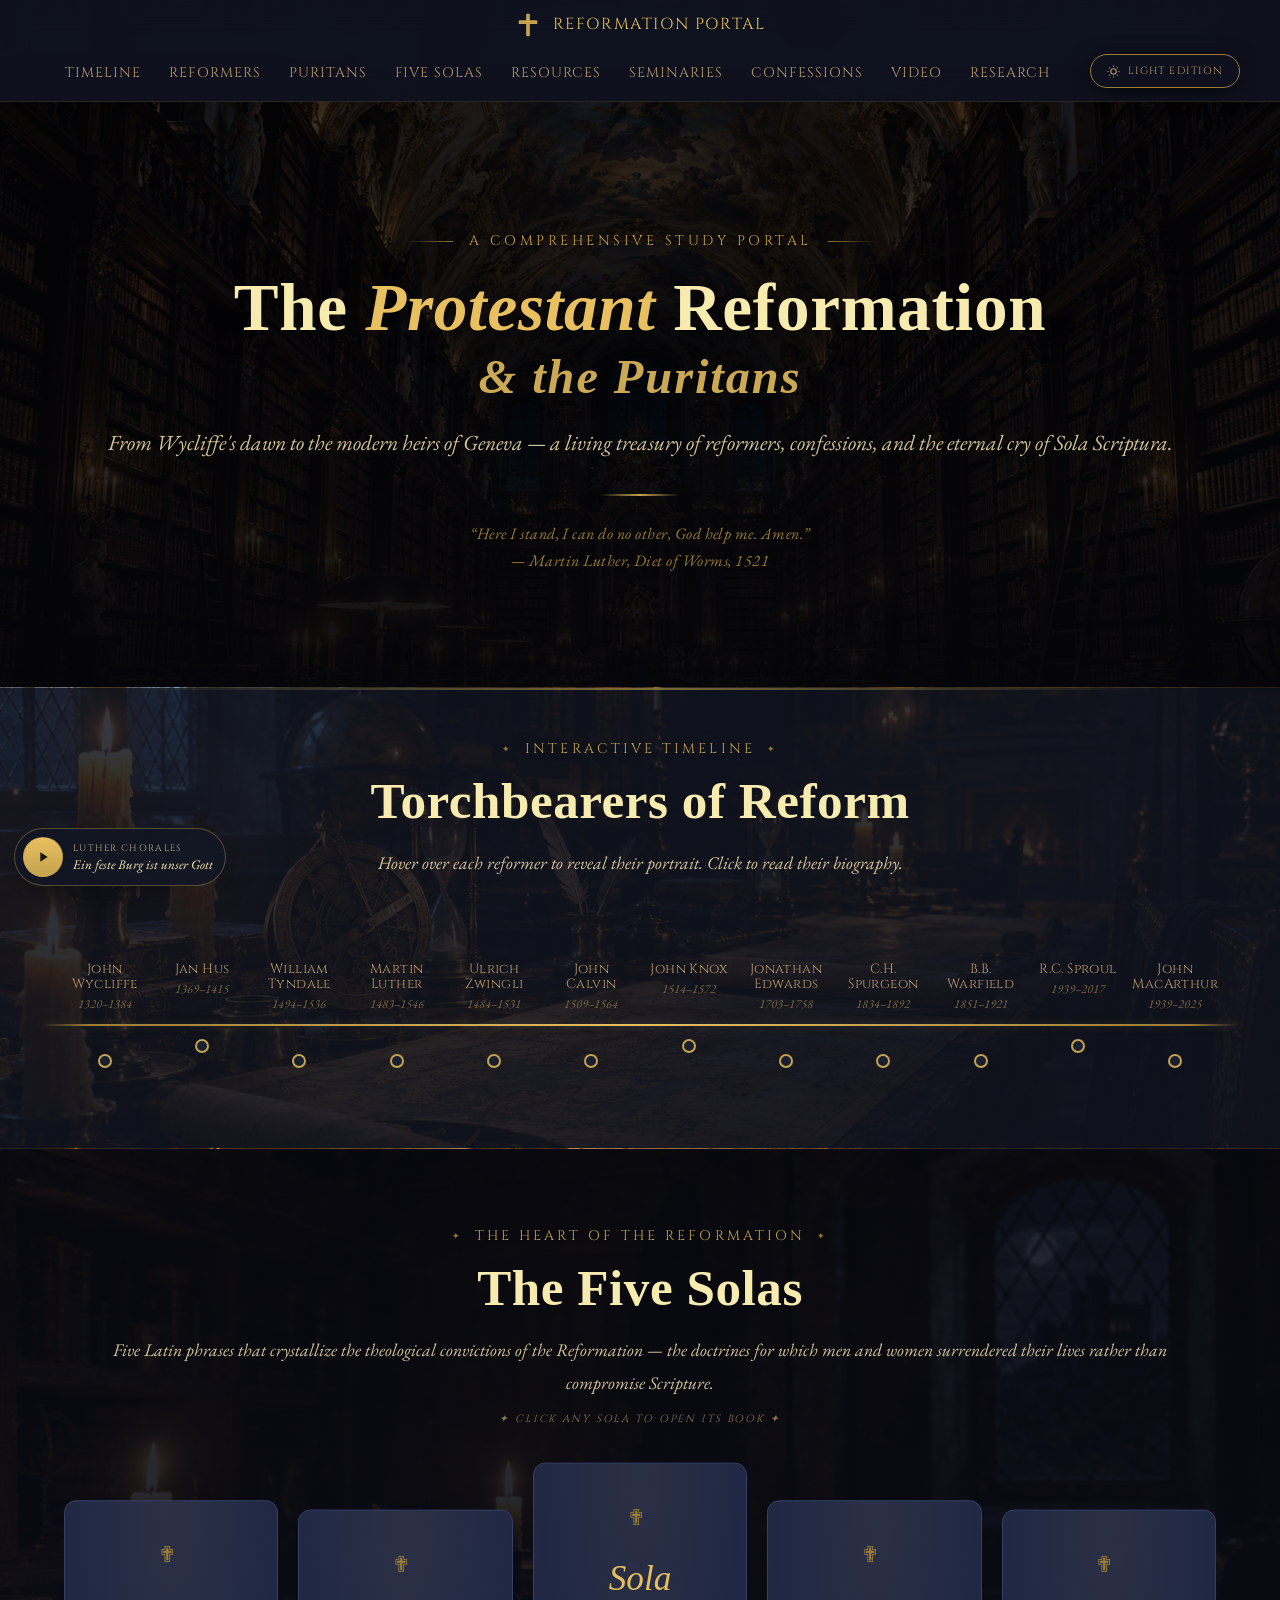
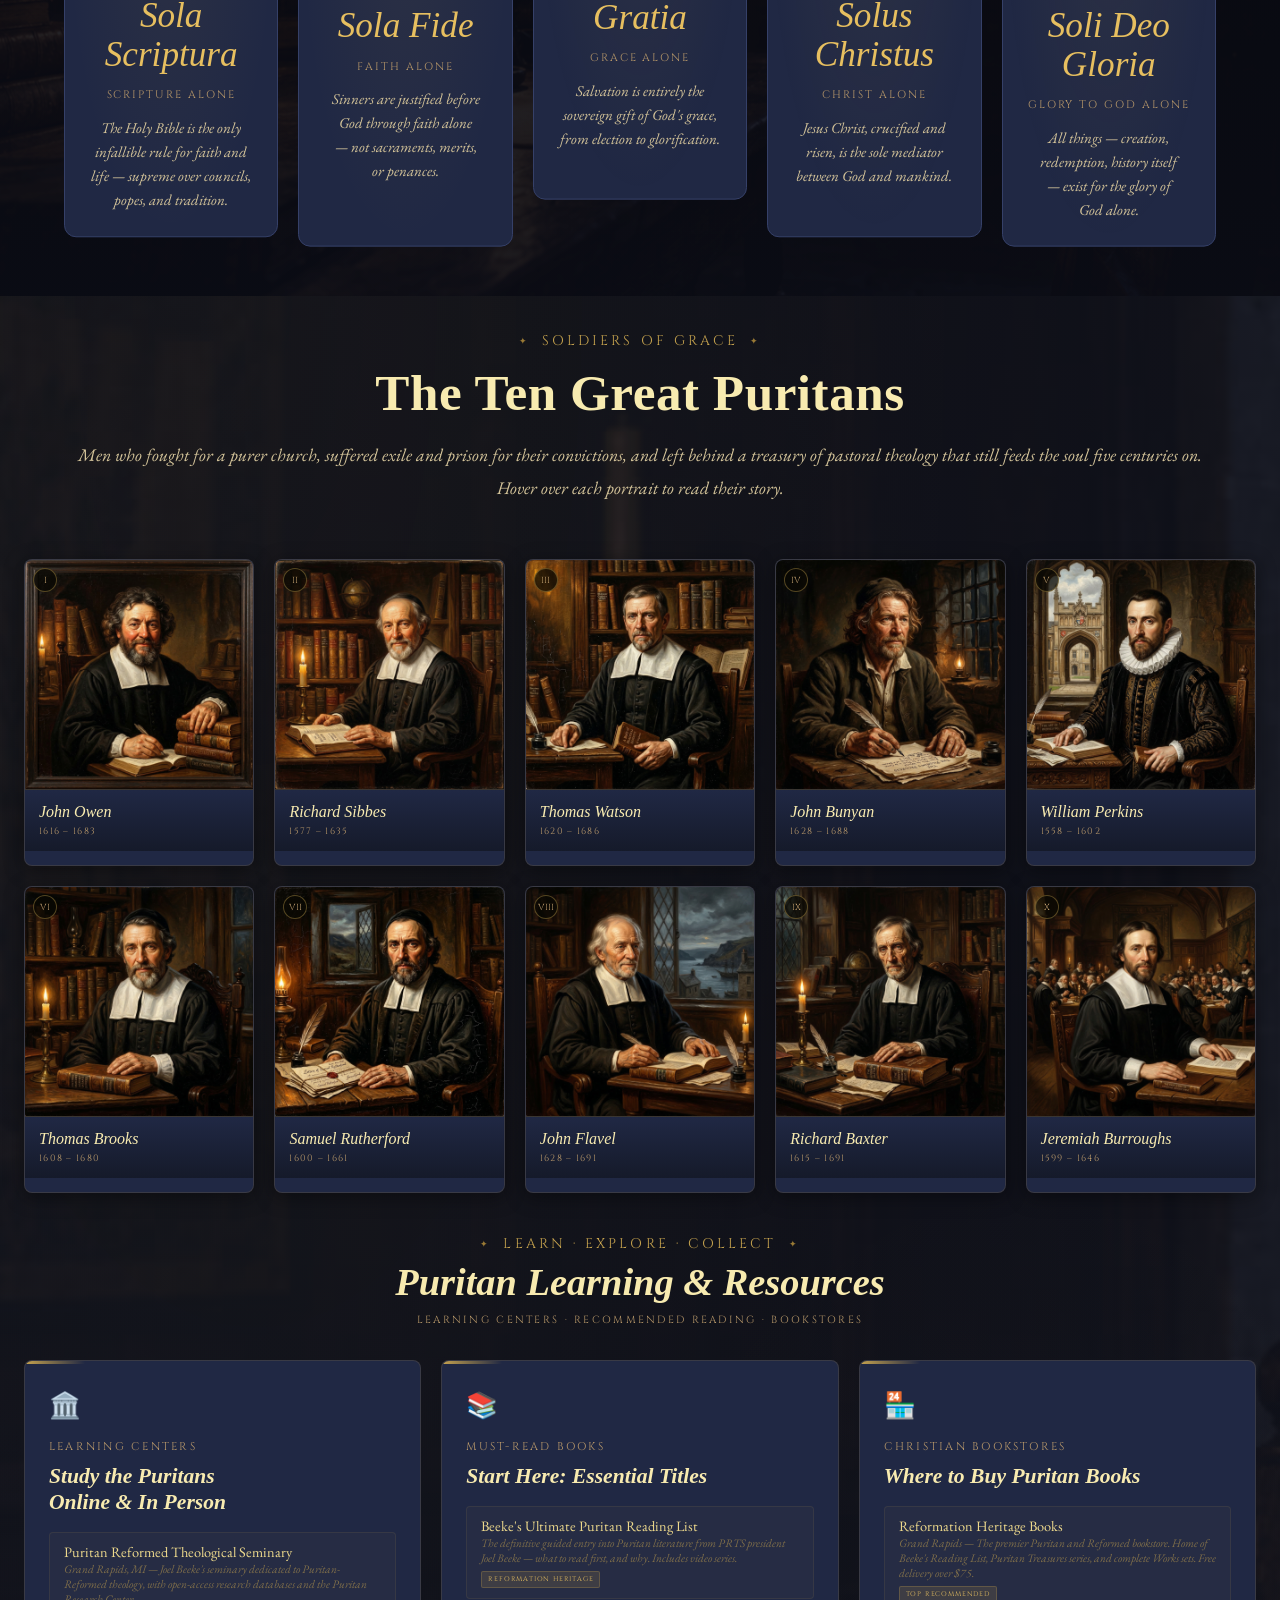
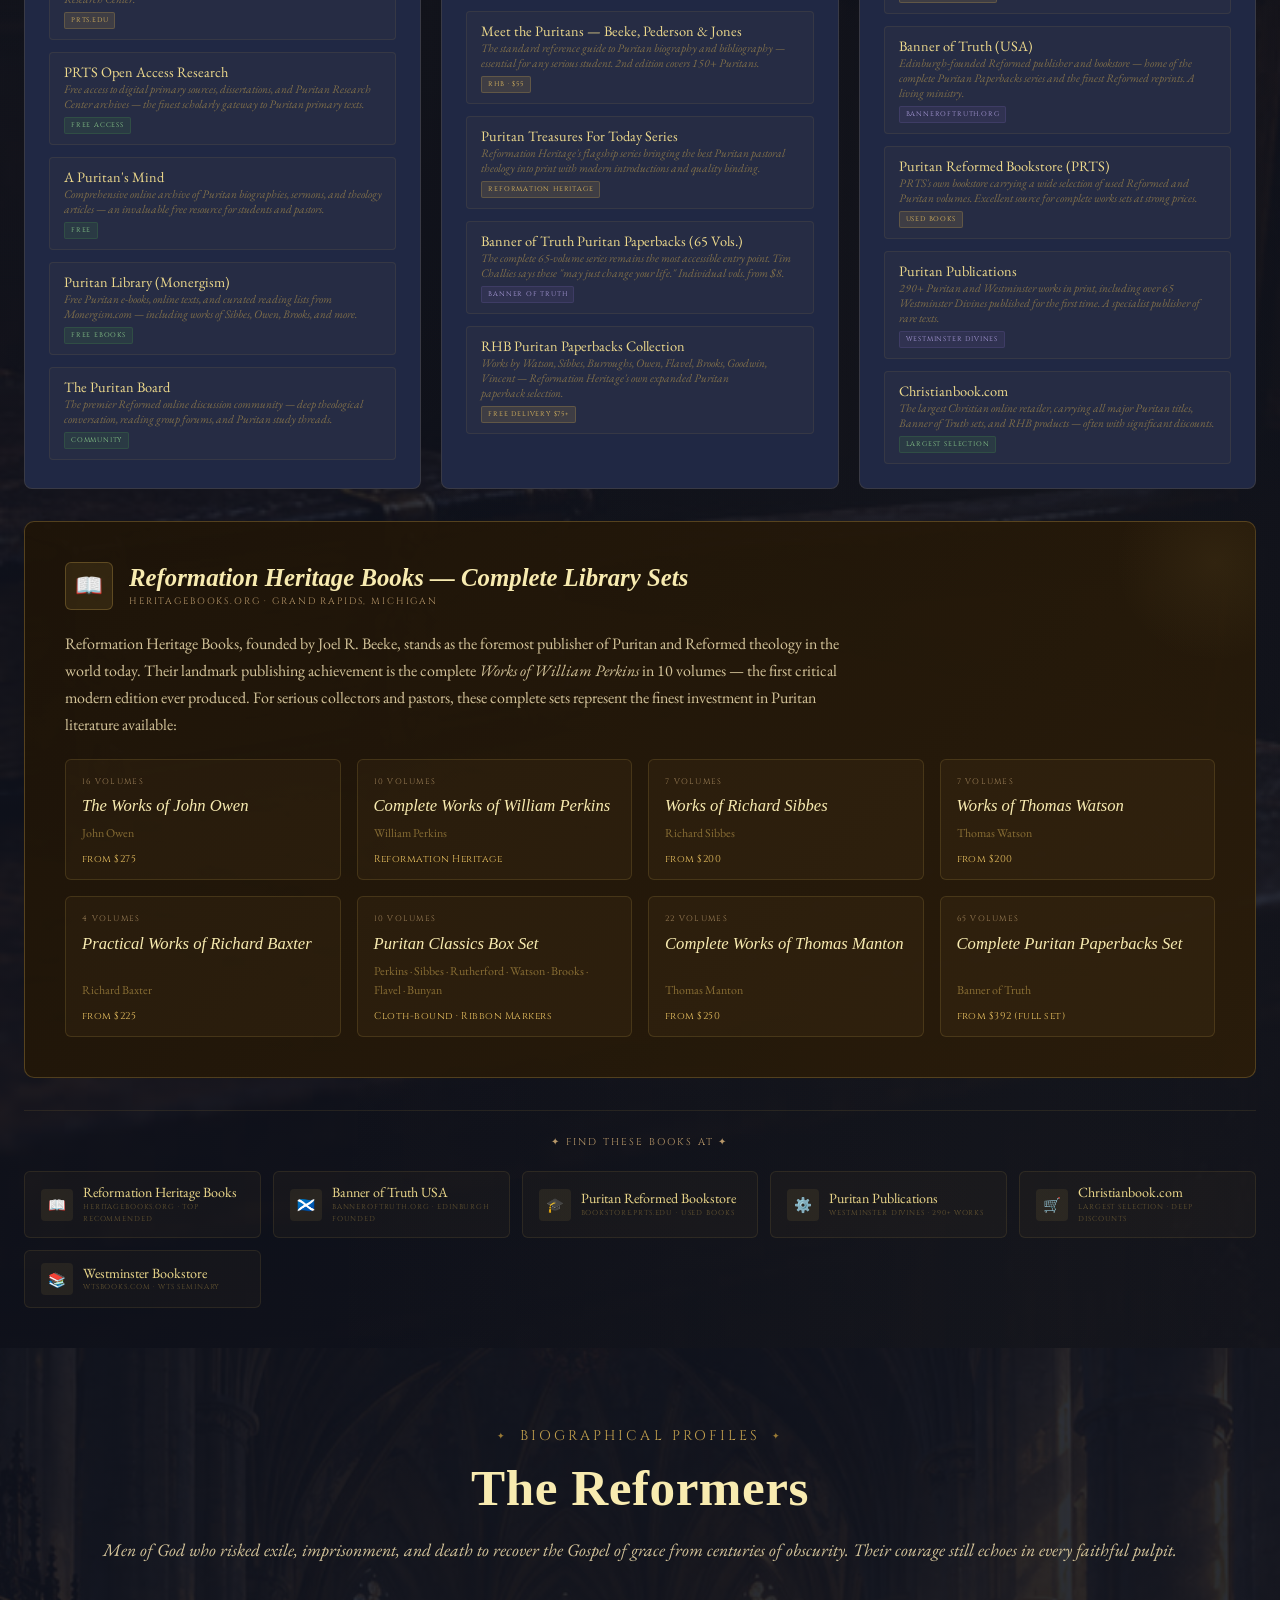
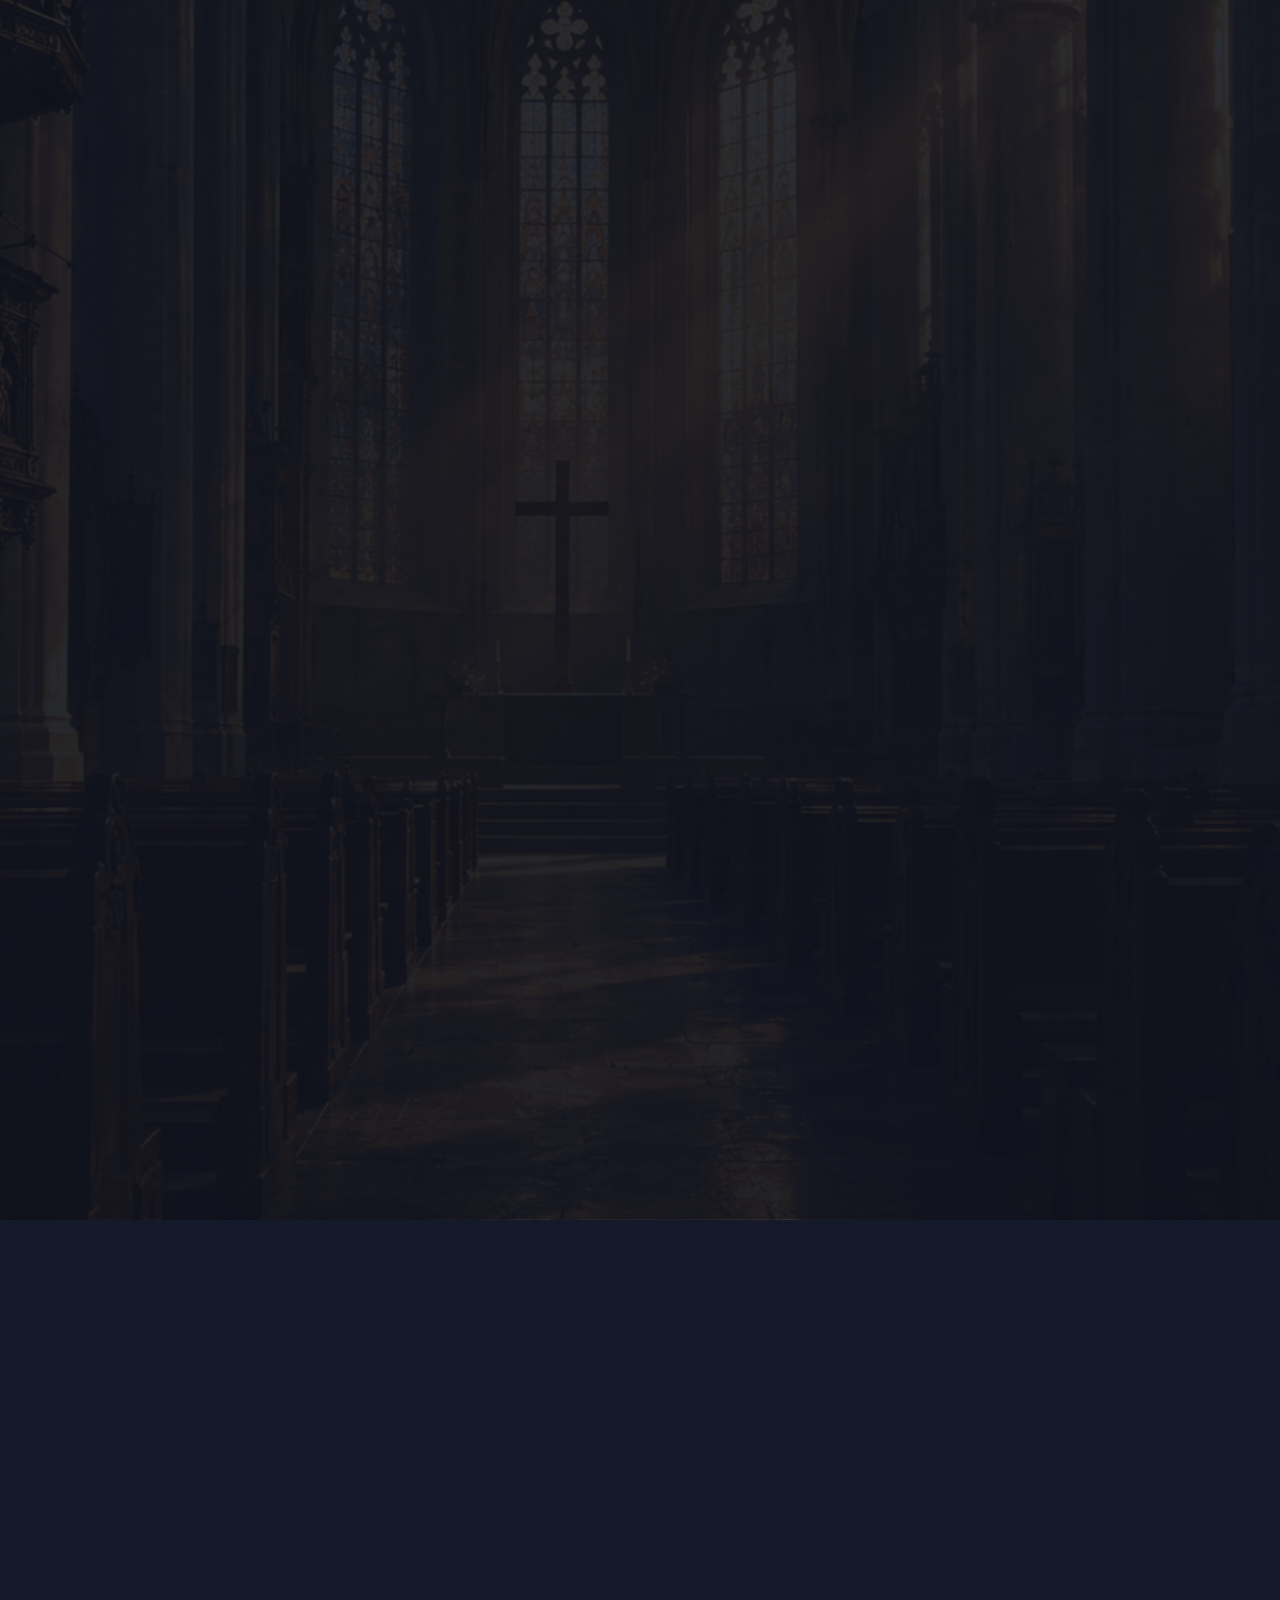
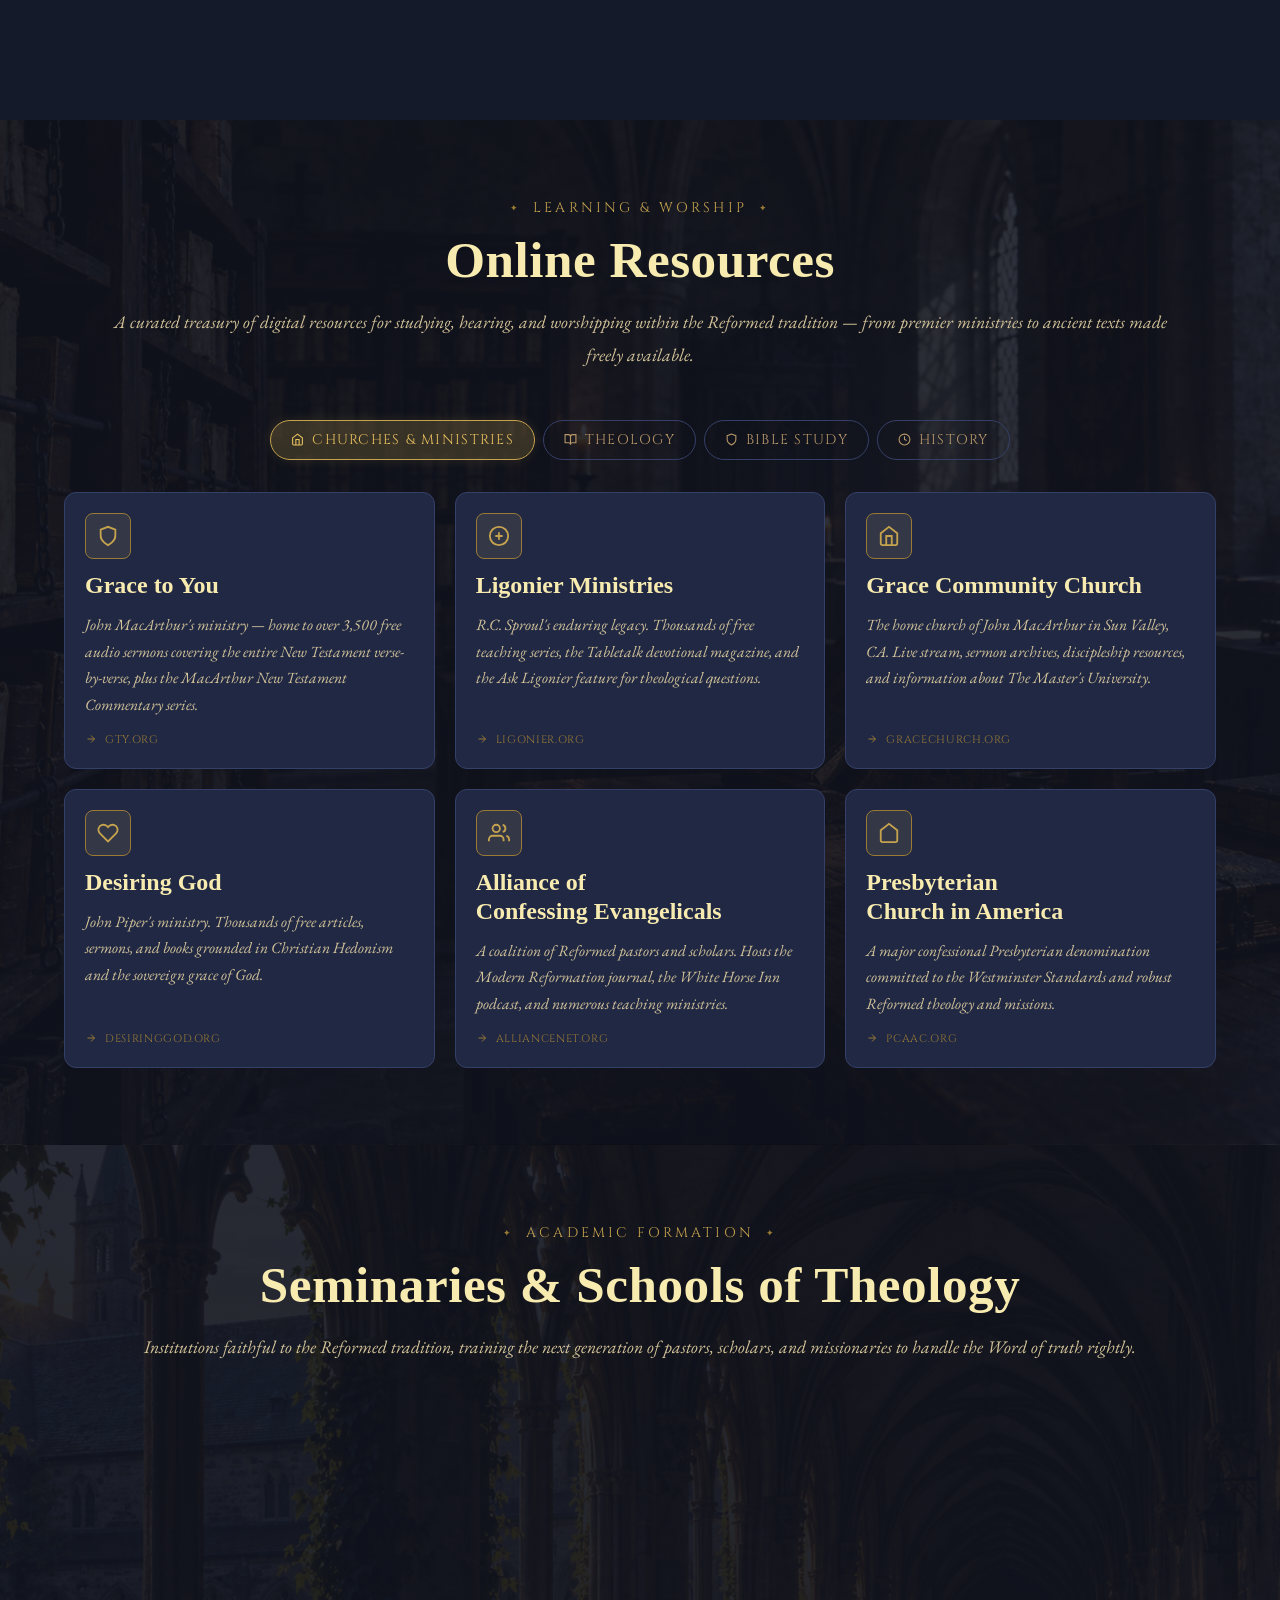
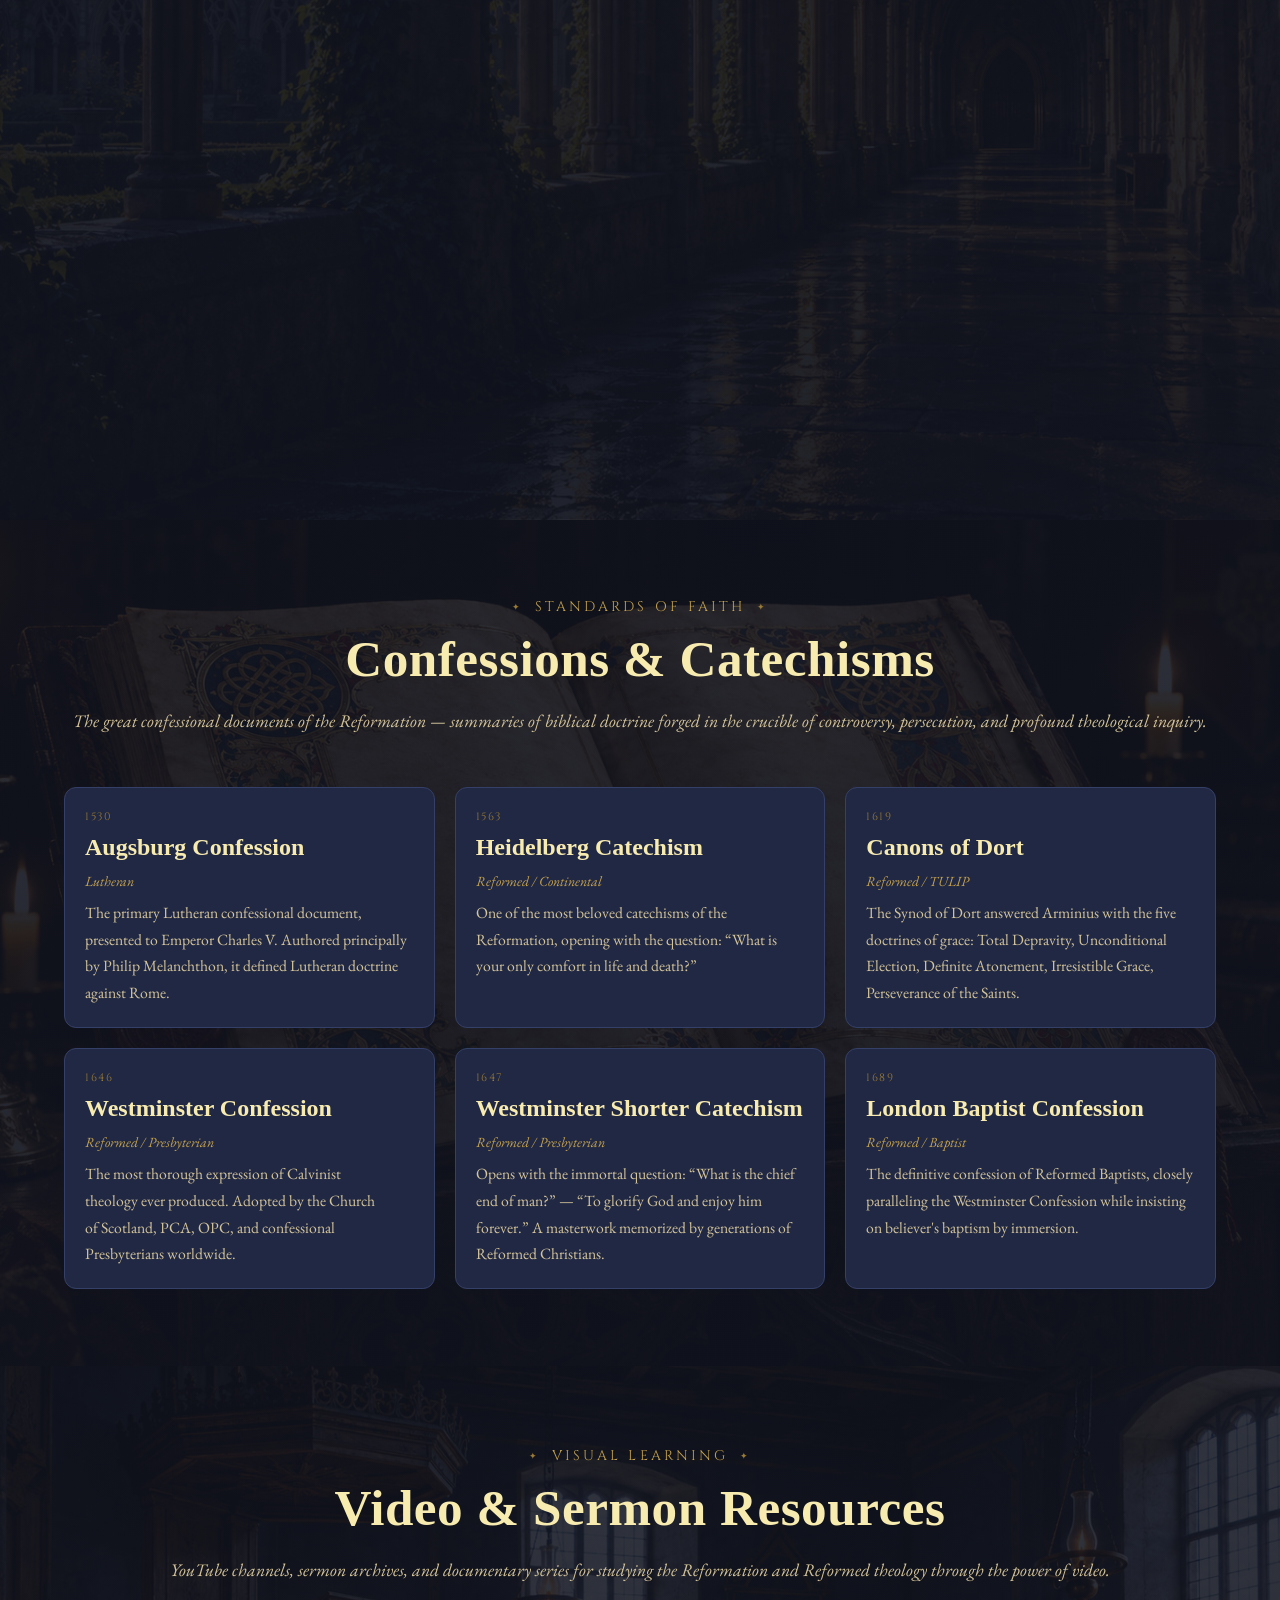
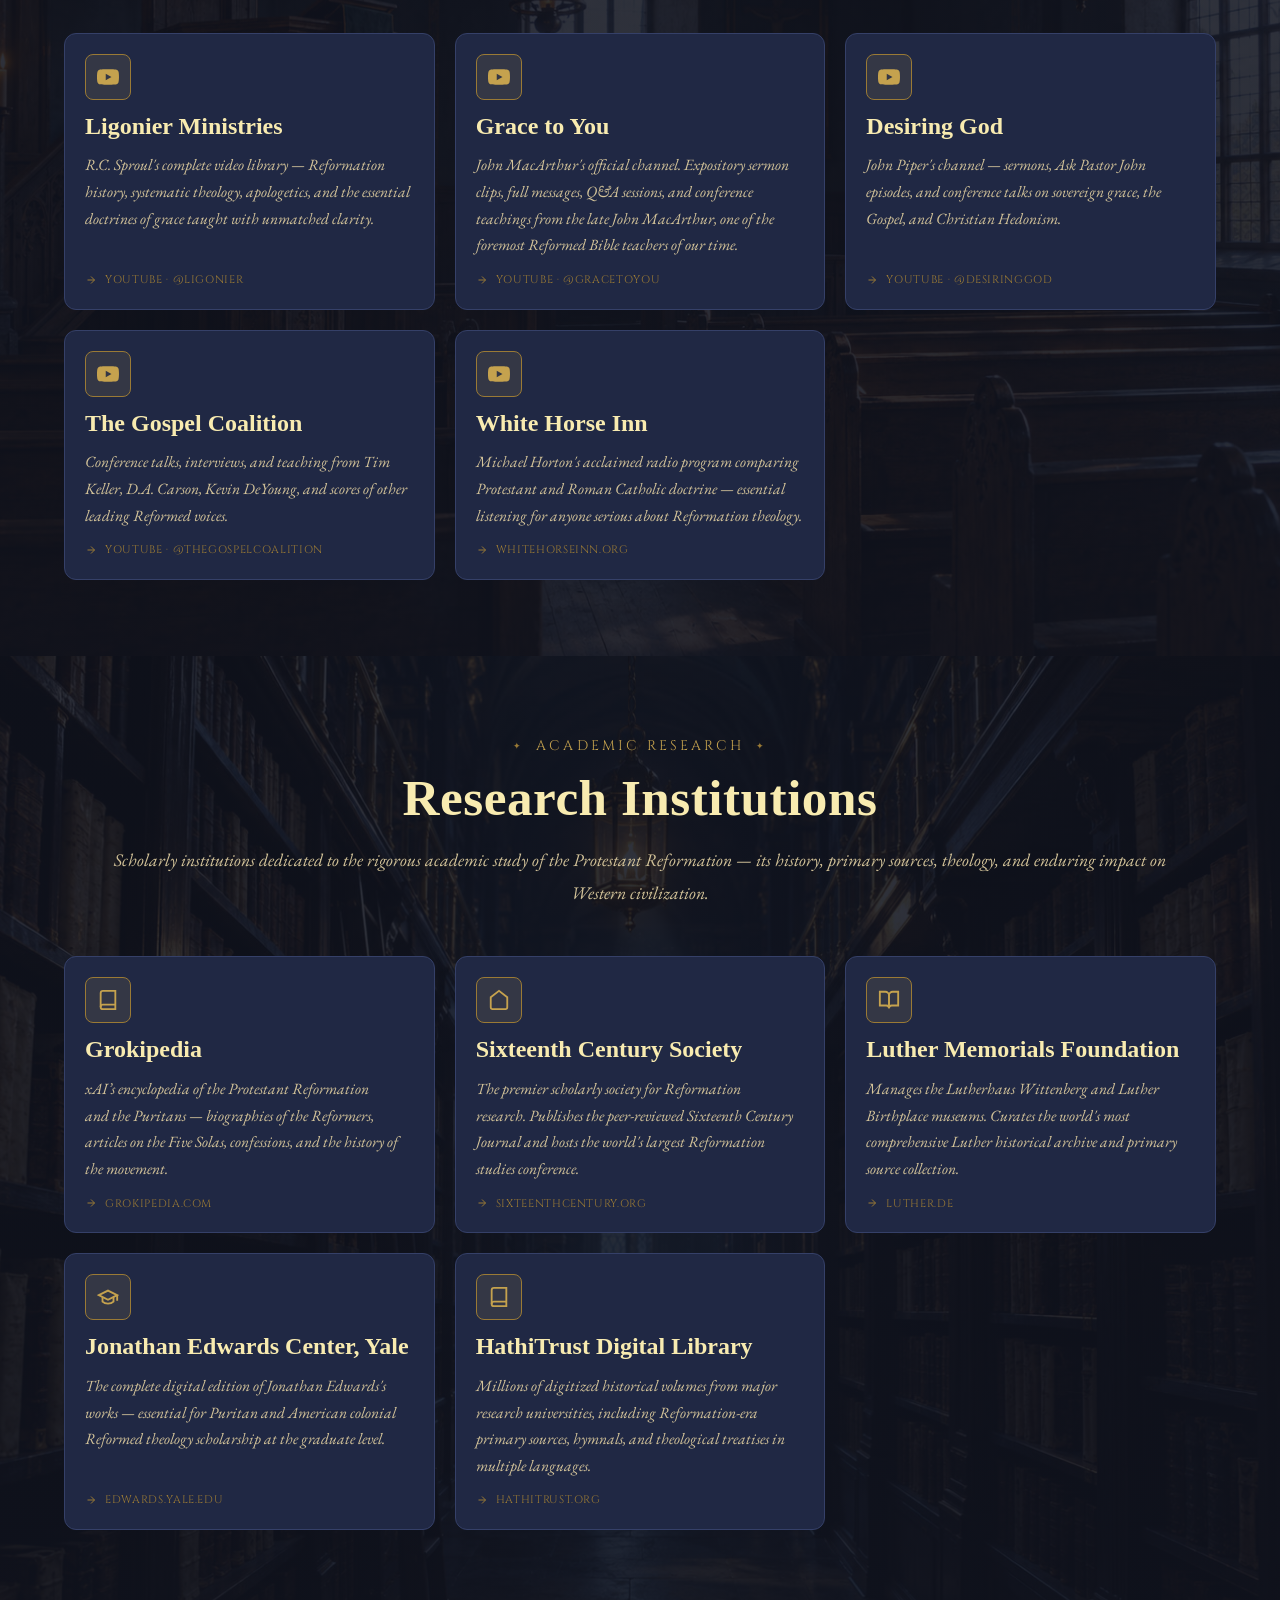
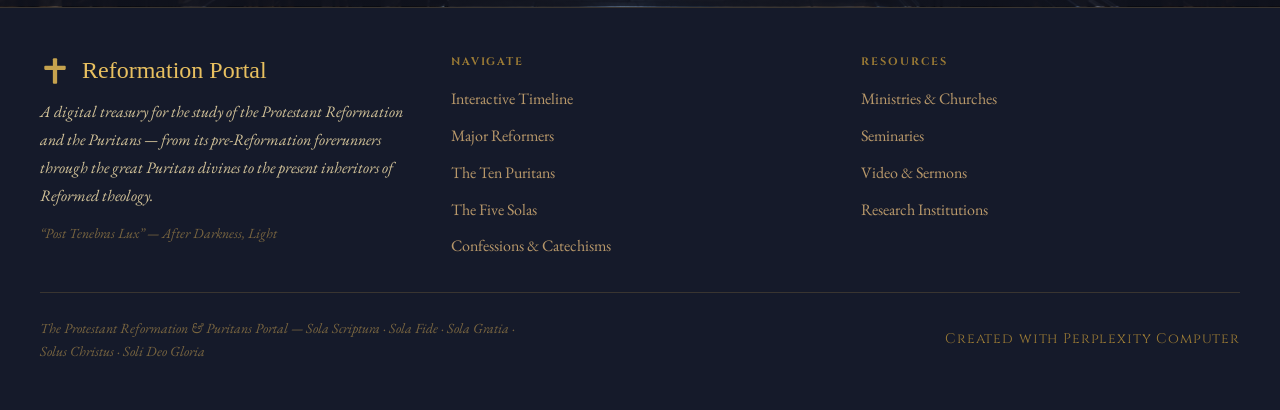
==== index.html @ d80cceb9 "Initial import from reformationportal.pplx.app" ====
<!DOCTYPE html>
<html lang="en" data-theme="dark">
<head>
<!--
   ______                            __
  / ____/___  ____ ___  ____  __  __/ /____  _____
 / /   / __ \/ __ `__ \/ __ \/ / / / __/ _ \/ ___/
/ /___/ /_/ / / / / / / /_/ / /_/ / /_/  __/ /
\____/\____/_/ /_/ /_/ .___/\__,_/\__/\___/_/
                    /_/
        Created with Perplexity Computer
        https://www.perplexity.ai/computer
-->
<meta name="generator" content="Perplexity Computer">
<meta name="author" content="Perplexity Computer">
<meta property="og:see_also" content="https://www.perplexity.ai/computer">
<link rel="author" href="https://www.perplexity.ai/computer">

<meta charset="UTF-8">
<meta name="viewport" content="width=device-width, initial-scale=1.0">
<title>The Protestant Reformation &amp; the Puritans — A Reformed Heritage Portal</title>
<meta name="description" content="A comprehensive portal on the Protestant Reformation and the Puritans — from John Wycliffe to John MacArthur. Interactive timeline, reformers, Puritan fathers, resources, seminaries, and research.">

<link rel="preconnect" href="https://fonts.googleapis.com">
<link rel="preconnect" href="https://fonts.gstatic.com" crossorigin>
<link rel="preconnect" href="https://api.fontshare.com" crossorigin>
<link rel="preconnect" href="https://fonts.googleapis.com">
<link rel="preconnect" href="https://fonts.gstatic.com" crossorigin>
<link href="https://api.fontshare.com/v2/css?f[]=boska@400,500,700&display=swap" rel="stylesheet">
<link href="https://fonts.googleapis.com/css2?family=EB+Garamond:ital,wght@0,400..800;1,400..800&family=Cinzel:wght@400;500;600&display=swap" rel="stylesheet">

<link rel="stylesheet" href="./base.css">
<link rel="stylesheet" href="./style.css">
<link rel="stylesheet" href="./book-modal.css">
<link rel="stylesheet" href="./puritans.css">
<link rel="stylesheet" href="./scene-bgs.css">
</head>
<body class="edition-dark">

<aside class="hymn-player" id="hymn-player" aria-label="Luther chorale background music">
  <button type="button" class="hymn-player-btn" id="hymn-toggle" aria-pressed="false" aria-label="Play Luther hymn strings">
    <svg class="icon-play" viewBox="0 0 24 24" aria-hidden="true"><path d="M8 5v14l11-7z"/></svg>
    <svg class="icon-pause" viewBox="0 0 24 24" aria-hidden="true"><path d="M6 5h4v14H6zm8 0h4v14h-4z"/></svg>
  </button>
  <div class="hymn-player-meta">
    <span class="hymn-player-kicker">Luther chorales</span>
    <span class="hymn-player-title">Ein feste Burg ist unser Gott</span>
  </div>
  <audio id="hymn-audio" autoplay playsinline preload="auto">
    <source src="./assets/hymn-ein-feste-burg.mp3" type="audio/mpeg">
  </audio>
</aside>

<!-- LUTHER ROSE BACKGROUND WATERMARK -->
<div class="luther-rose" aria-hidden="true"></div>

<!-- NAVIGATION -->
<nav class="site-nav" aria-label="Main navigation">
  <div class="nav-inner">
    <a href="#" class="nav-logo" aria-label="Reformation Portal Home">
      <svg width="26" height="26" viewBox="0 0 28 28" fill="none" aria-hidden="true">
        <rect x="12" y="2" width="4" height="24" rx="1" fill="#c5a24e"/>
        <rect x="4" y="9" width="20" height="4" rx="1" fill="#c5a24e"/>
      </svg>
      <span>Reformation Portal</span>
    </a>
    <ul class="nav-links" role="list">
      <li><a href="#timeline">Timeline</a></li>
      <li><a href="#reformers">Reformers</a></li>
      <li><a href="#puritans">Puritans</a></li>
      <li><a href="#five-solas">Five Solas</a></li>
      <li><a href="#resources">Resources</a></li>
      <li><a href="#seminaries">Seminaries</a></li>
      <li><a href="#confessions">Confessions</a></li>
      <li><a href="#youtube">Video</a></li>
      <li><a href="#research">Research</a></li>
    </ul>
    <a class="theme-toggle-dark" href="./index-light.html" aria-label="Switch to light theme">
      <svg width="13" height="13" viewBox="0 0 24 24" fill="none" stroke="currentColor" stroke-width="2"><circle cx="12" cy="12" r="5"/><path d="M12 1v2M12 21v2M4.22 4.22l1.42 1.42M18.36 18.36l1.42 1.42M1 12h2M21 12h2M4.22 19.78l1.42-1.42M18.36 5.64l1.42-1.42"/></svg>
      Light Edition
    </a>
  </div>
</nav>

<!-- HERO -->
<header class="hero" id="home">
  <div class="hero-bg" role="presentation"></div>
  <div class="hero-content">
    <p class="hero-eyebrow">A Comprehensive Study Portal</p>
    <h1 class="hero-title">The <span>Protestant</span> Reformation<br><span class="hero-subtitle-puritans">&amp; the Puritans</span></h1>
    <p class="hero-subtitle">
      From Wycliffe's dawn to the modern heirs of Geneva — a living treasury of reformers,
      confessions, and the eternal cry of <em>Sola Scriptura</em>.
    </p>
    <div class="gold-divider"></div>
    <p class="hero-verse">&ldquo;Here I stand, I can do no other, God help me. Amen.&rdquo;<br>— Martin Luther, Diet of Worms, 1521</p>
  </div>
</header>

<!-- TIMELINE -->
<section class="timeline-section" id="timeline">
  <div class="section-inner" style="padding: var(--space-10) var(--space-6) var(--space-4);">
    <div class="section-header" style="margin-bottom: var(--space-5);">
      <p class="section-eyebrow">Interactive Timeline</p>
      <h2 class="section-title">Torchbearers of Reform</h2>
      <p class="section-desc">Hover over each reformer to reveal their portrait. Click to read their biography.</p>
    </div>
  </div>
  <div class="timeline-container">
    <div class="timeline-track">
      <div class="timeline-items" role="list">

        <!-- 1. Wycliffe -->
        <a class="timeline-item" href="https://en.wikipedia.org/wiki/John_Wycliffe" target="_blank" rel="noopener noreferrer">
          <div class="tl-label"><span class="tl-name">John Wycliffe</span><span class="tl-date">1320–1384</span></div>
          <div class="tl-dot"></div>
          <div class="tl-tooltip">
            <div class="tl-tooltip-img-wrap">
              <span class="tl-era-badge">Pre-Reformation</span>
              <img src="./assets/wycliffe.png" alt="John Wycliffe" loading="lazy">
            </div>
            <div class="tl-tooltip-body">
              <span class="tl-tooltip-name">John Wycliffe</span>
              <p class="tl-tooltip-desc">Morning Star of the Reformation. First English Bible translator.</p>
              <a class="tl-tooltip-link" href="https://en.wikipedia.org/wiki/John_Wycliffe" target="_blank" rel="noopener noreferrer">Read biography →</a>
            </div>
          </div>
        </a>

        <!-- 2. Jan Hus -->
        <a class="timeline-item" href="https://en.wikipedia.org/wiki/Jan_Hus" target="_blank" rel="noopener noreferrer">
          <div class="tl-label"><span class="tl-name">Jan Hus</span><span class="tl-date">1369–1415</span></div>
          <div class="tl-dot"></div>
          <div class="tl-tooltip">
            <div class="tl-tooltip-img-wrap">
              <span class="tl-era-badge">Pre-Reformation</span>
              <img src="./assets/hus.png" alt="Jan Hus" loading="lazy">
            </div>
            <div class="tl-tooltip-body">
              <span class="tl-tooltip-name">Jan Hus</span>
              <p class="tl-tooltip-desc">Czech martyr burned at the Council of Constance.</p>
              <a class="tl-tooltip-link" href="https://en.wikipedia.org/wiki/Jan_Hus" target="_blank" rel="noopener noreferrer">Read biography →</a>
            </div>
          </div>
        </a>

        <!-- 3. Tyndale -->
        <a class="timeline-item" href="https://en.wikipedia.org/wiki/William_Tyndale" target="_blank" rel="noopener noreferrer">
          <div class="tl-label"><span class="tl-name">William Tyndale</span><span class="tl-date">1494–1536</span></div>
          <div class="tl-dot"></div>
          <div class="tl-tooltip">
            <div class="tl-tooltip-img-wrap">
              <span class="tl-era-badge">English Reformation</span>
              <img src="./assets/tyndale.png" alt="William Tyndale" loading="lazy">
            </div>
            <div class="tl-tooltip-body">
              <span class="tl-tooltip-name">William Tyndale</span>
              <p class="tl-tooltip-desc">First printed English New Testament. Martyred for his work.</p>
              <a class="tl-tooltip-link" href="https://en.wikipedia.org/wiki/William_Tyndale" target="_blank" rel="noopener noreferrer">Read biography →</a>
            </div>
          </div>
        </a>

        <!-- 4. Luther -->
        <a class="timeline-item" href="https://en.wikipedia.org/wiki/Martin_Luther" target="_blank" rel="noopener noreferrer">
          <div class="tl-label"><span class="tl-name">Martin Luther</span><span class="tl-date">1483–1546</span></div>
          <div class="tl-dot"></div>
          <div class="tl-tooltip">
            <div class="tl-tooltip-img-wrap">
              <span class="tl-era-badge">German Reformation</span>
              <img src="./assets/luther.png" alt="Martin Luther" loading="lazy">
            </div>
            <div class="tl-tooltip-body">
              <span class="tl-tooltip-name">Martin Luther</span>
              <p class="tl-tooltip-desc">95 Theses ignited the Reformation. Translated the German Bible.</p>
              <a class="tl-tooltip-link" href="https://en.wikipedia.org/wiki/Martin_Luther" target="_blank" rel="noopener noreferrer">Read biography →</a>
            </div>
          </div>
        </a>

        <!-- 5. Zwingli -->
        <a class="timeline-item" href="https://en.wikipedia.org/wiki/Huldrych_Zwingli" target="_blank" rel="noopener noreferrer">
          <div class="tl-label"><span class="tl-name">Ulrich Zwingli</span><span class="tl-date">1484–1531</span></div>
          <div class="tl-dot"></div>
          <div class="tl-tooltip">
            <div class="tl-tooltip-img-wrap">
              <span class="tl-era-badge">Swiss Reformation</span>
              <img src="./assets/zwingli.png" alt="Ulrich Zwingli" loading="lazy">
            </div>
            <div class="tl-tooltip-body">
              <span class="tl-tooltip-name">Ulrich Zwingli</span>
              <p class="tl-tooltip-desc">Led the Reformation in Zurich. Died in battle defending Protestantism.</p>
              <a class="tl-tooltip-link" href="https://en.wikipedia.org/wiki/Huldrych_Zwingli" target="_blank" rel="noopener noreferrer">Read biography →</a>
            </div>
          </div>
        </a>

        <!-- 6. Calvin -->
        <a class="timeline-item" href="https://en.wikipedia.org/wiki/John_Calvin" target="_blank" rel="noopener noreferrer">
          <div class="tl-label"><span class="tl-name">John Calvin</span><span class="tl-date">1509–1564</span></div>
          <div class="tl-dot"></div>
          <div class="tl-tooltip">
            <div class="tl-tooltip-img-wrap">
              <span class="tl-era-badge">Reformed Theology</span>
              <img src="./assets/calvin.png" alt="John Calvin" loading="lazy">
            </div>
            <div class="tl-tooltip-body">
              <span class="tl-tooltip-name">John Calvin</span>
              <p class="tl-tooltip-desc">Institutes of the Christian Religion. Father of Calvinism.</p>
              <a class="tl-tooltip-link" href="https://en.wikipedia.org/wiki/John_Calvin" target="_blank" rel="noopener noreferrer">Read biography →</a>
            </div>
          </div>
        </a>

        <!-- 7. Knox -->
        <a class="timeline-item" href="https://en.wikipedia.org/wiki/John_Knox" target="_blank" rel="noopener noreferrer">
          <div class="tl-label"><span class="tl-name">John Knox</span><span class="tl-date">1514–1572</span></div>
          <div class="tl-dot"></div>
          <div class="tl-tooltip">
            <div class="tl-tooltip-img-wrap">
              <span class="tl-era-badge">Scottish Reformation</span>
              <img src="./assets/knox.png" alt="John Knox" loading="lazy">
            </div>
            <div class="tl-tooltip-body">
              <span class="tl-tooltip-name">John Knox</span>
              <p class="tl-tooltip-desc">Founder of Presbyterianism. Scotland's lion of Reform.</p>
              <a class="tl-tooltip-link" href="https://en.wikipedia.org/wiki/John_Knox" target="_blank" rel="noopener noreferrer">Read biography →</a>
            </div>
          </div>
        </a>

        <!-- 8. Edwards -->
        <a class="timeline-item" href="https://en.wikipedia.org/wiki/Jonathan_Edwards_(theologian)" target="_blank" rel="noopener noreferrer">
          <div class="tl-label"><span class="tl-name">Jonathan Edwards</span><span class="tl-date">1703–1758</span></div>
          <div class="tl-dot"></div>
          <div class="tl-tooltip">
            <div class="tl-tooltip-img-wrap">
              <span class="tl-era-badge">Great Awakening</span>
              <img src="./assets/edwards.png" alt="Jonathan Edwards" loading="lazy">
            </div>
            <div class="tl-tooltip-body">
              <span class="tl-tooltip-name">Jonathan Edwards</span>
              <p class="tl-tooltip-desc">America's greatest Puritan theologian. First Great Awakening.</p>
              <a class="tl-tooltip-link" href="https://en.wikipedia.org/wiki/Jonathan_Edwards_(theologian)" target="_blank" rel="noopener noreferrer">Read biography →</a>
            </div>
          </div>
        </a>

        <!-- 9. Spurgeon -->
        <a class="timeline-item" href="https://en.wikipedia.org/wiki/Charles_Spurgeon" target="_blank" rel="noopener noreferrer">
          <div class="tl-label"><span class="tl-name">C.H. Spurgeon</span><span class="tl-date">1834–1892</span></div>
          <div class="tl-dot"></div>
          <div class="tl-tooltip">
            <div class="tl-tooltip-img-wrap">
              <span class="tl-era-badge">Victorian Era</span>
              <img src="./assets/spurgeon.png" alt="Charles Spurgeon" loading="lazy">
            </div>
            <div class="tl-tooltip-body">
              <span class="tl-tooltip-name">Charles Spurgeon</span>
              <p class="tl-tooltip-desc">Prince of Preachers. Preached to 10 million people.</p>
              <a class="tl-tooltip-link" href="https://en.wikipedia.org/wiki/Charles_Spurgeon" target="_blank" rel="noopener noreferrer">Read biography →</a>
            </div>
          </div>
        </a>

        <!-- 10. Warfield -->
        <a class="timeline-item" href="https://banneroftruth.org/us/about/banner-authors/b-b-warfield/" target="_blank" rel="noopener noreferrer">
          <div class="tl-label"><span class="tl-name">B.B. Warfield</span><span class="tl-date">1851–1921</span></div>
          <div class="tl-dot"></div>
          <div class="tl-tooltip">
            <div class="tl-tooltip-img-wrap">
              <span class="tl-era-badge">Old Princeton</span>
              <img src="./assets/warfield.png" alt="B.B. Warfield" loading="lazy">
            </div>
            <div class="tl-tooltip-body">
              <span class="tl-tooltip-name">B.B. Warfield</span>
              <p class="tl-tooltip-desc">Princeton's defender of biblical inerrancy and sovereignty.</p>
              <a class="tl-tooltip-link" href="https://banneroftruth.org/us/about/banner-authors/b-b-warfield/" target="_blank" rel="noopener noreferrer">Read biography →</a>
            </div>
          </div>
        </a>

        <!-- 11. R.C. Sproul -->
        <a class="timeline-item" href="https://learn.ligonier.org/articles/r-c-sproul-man-called-god" target="_blank" rel="noopener noreferrer">
          <div class="tl-label"><span class="tl-name">R.C. Sproul</span><span class="tl-date">1939–2017</span></div>
          <div class="tl-dot"></div>
          <div class="tl-tooltip">
            <div class="tl-tooltip-img-wrap">
              <span class="tl-era-badge">Modern Reformed</span>
              <img src="./assets/sproul.png" alt="R.C. Sproul" loading="lazy">
            </div>
            <div class="tl-tooltip-body">
              <span class="tl-tooltip-name">R.C. Sproul</span>
              <p class="tl-tooltip-desc">Founder of Ligonier Ministries. Champion of the holiness of God.</p>
              <a class="tl-tooltip-link" href="https://learn.ligonier.org/articles/r-c-sproul-man-called-god" target="_blank" rel="noopener noreferrer">Read biography →</a>
            </div>
          </div>
        </a>

        <!-- 12. MacArthur -->
        <a class="timeline-item" href="https://www.gracechurch.org/leader/macarthur/john" target="_blank" rel="noopener noreferrer">
          <div class="tl-label"><span class="tl-name">John MacArthur</span><span class="tl-date">1939–2025</span></div>
          <div class="tl-dot"></div>
          <div class="tl-tooltip">
            <div class="tl-tooltip-img-wrap">
              <span class="tl-era-badge">Modern Reformed</span>
              <img src="./assets/macarthur.png" alt="John MacArthur" loading="lazy">
            </div>
            <div class="tl-tooltip-body">
              <span class="tl-tooltip-name">John MacArthur</span>
              <p class="tl-tooltip-desc">Pastor, author, president of The Master's Seminary. Grace to You.</p>
              <a class="tl-tooltip-link" href="https://www.gracechurch.org/leader/macarthur/john" target="_blank" rel="noopener noreferrer">Read biography →</a>
            </div>
          </div>
        </a>

      </div><!-- .timeline-items -->
    </div><!-- .timeline-track -->
  </div><!-- .timeline-container -->
</section>

<!-- FIVE SOLAS -->
<section class="section section--dark" id="five-solas">
  <div class="solas-study-bg" aria-hidden="true">
    <video autoplay muted loop playsinline preload="metadata" poster="./assets/luther-study-poster.png">
      <source src="./assets/luther-study.mp4" type="video/mp4">
    </video>
  </div>
  <div class="section-inner">
    <div class="section-header">
      <p class="section-eyebrow">The Heart of the Reformation</p>
      <h2 class="section-title">The Five Solas</h2>
      <p class="section-desc">Five Latin phrases that crystallize the theological convictions of the Reformation — the doctrines for which men and women surrendered their lives rather than compromise Scripture.<br><span style="font-family:'Cinzel',serif;font-size:0.65rem;letter-spacing:0.18em;text-transform:uppercase;color:var(--gold-muted,#b8986a);opacity:0.75;">✦ Click any sola to open its book ✦</span></p>
    </div>
    <div class="solas-grid reveal-stagger">
      <div class="sola-card reveal" data-sola="scriptura" title="Click to open the Book of Sola Scriptura">
        <div class="ornament-cross">✟</div>
        <span class="sola-latin">Sola Scriptura</span>
        <span class="sola-meaning">Scripture Alone</span>
        <p class="sola-desc">The Holy Bible is the only infallible rule for faith and life — supreme over councils, popes, and tradition.</p>
      </div>
      <div class="sola-card reveal" data-sola="fide" title="Click to open the Book of Sola Fide">
        <div class="ornament-cross">✟</div>
        <span class="sola-latin">Sola Fide</span>
        <span class="sola-meaning">Faith Alone</span>
        <p class="sola-desc">Sinners are justified before God through faith alone — not sacraments, merits, or penances.</p>
      </div>
      <div class="sola-card reveal" data-sola="gratia" title="Click to open the Book of Sola Gratia">
        <div class="ornament-cross">✟</div>
        <span class="sola-latin">Sola Gratia</span>
        <span class="sola-meaning">Grace Alone</span>
        <p class="sola-desc">Salvation is entirely the sovereign gift of God's grace, from election to glorification.</p>
      </div>
      <div class="sola-card reveal" data-sola="christus" title="Click to open the Book of Solus Christus">
        <div class="ornament-cross">✟</div>
        <span class="sola-latin">Solus Christus</span>
        <span class="sola-meaning">Christ Alone</span>
        <p class="sola-desc">Jesus Christ, crucified and risen, is the sole mediator between God and mankind.</p>
      </div>
      <div class="sola-card reveal" data-sola="gloria" title="Click to open the Book of Soli Deo Gloria">
        <div class="ornament-cross">✟</div>
        <span class="sola-latin">Soli Deo Gloria</span>
        <span class="sola-meaning">Glory to God Alone</span>
        <p class="sola-desc">All things — creation, redemption, history itself — exist for the glory of God alone.</p>
      </div>
    </div>
  </div>
</section>

<!-- ════════════════════════════════════════════════════════
     TOP 10 PURITANS SECTION
     ════════════════════════════════════════════════════════ -->
<section class="puritans-section section" id="puritans">
  <div class="section-inner">
    <div class="section-header">
      <p class="section-eyebrow">Soldiers of Grace</p>
      <h2 class="section-title">The Ten Great Puritans</h2>
      <p class="section-desc">Men who fought for a purer church, suffered exile and prison for their convictions, and left behind a treasury of pastoral theology that still feeds the soul five centuries on. <em>Hover over each portrait to read their story.</em></p>
    </div>
  </div>

  <!-- Puritan Cards Grid -->
  <div class="puritans-grid reveal-stagger">

    <!-- 1. John Owen -->
    <div class="puritan-card reveal" tabindex="0" aria-label="John Owen — hover to read biography">
      <div class="puritan-card-inner">
        <div class="puritan-card-front">
          <span class="puritan-num-badge">I</span>
          <img src="./assets/puritan-owen.png" alt="John Owen, Puritan theologian" loading="lazy">
          <div class="puritan-front-info">
            <span class="puritan-front-name">John Owen</span>
            <span class="puritan-front-dates">1616 – 1683</span>
          </div>
          <span class="puritan-front-hint">Hover to Explore</span>
        </div>
        <div class="puritan-card-back">
          <div class="puritan-back-rule"><span class="puritan-back-rule-icon">✟</span></div>
          <span class="puritan-back-name">John Owen</span>
          <span class="puritan-back-title">The Prince of the Puritans · Oxford · England</span>
          <p class="puritan-back-bio">Called the Prince of Puritans, Owen served as Vice-Chancellor of Oxford under Cromwell, championed Congregationalism, and wrote over 80 volumes of theology. His works on sin, the Holy Spirit, and Christ remain unequalled in depth and pastoral warmth.</p>
          <blockquote class="puritan-back-quote">"He who has slight thoughts of sin never had great thoughts of God."</blockquote>
          <a class="puritan-back-cta" href="https://en.wikipedia.org/wiki/John_Owen_(theologian)" target="_blank" rel="noopener noreferrer">✦ Read Biography</a>
        </div>
      </div>
    </div>

    <!-- 2. Richard Sibbes -->
    <div class="puritan-card reveal" tabindex="0" aria-label="Richard Sibbes — hover to read biography">
      <div class="puritan-card-inner">
        <div class="puritan-card-front">
          <span class="puritan-num-badge">II</span>
          <img src="./assets/puritan-sibbes.png" alt="Richard Sibbes, Puritan preacher" loading="lazy">
          <div class="puritan-front-info">
            <span class="puritan-front-name">Richard Sibbes</span>
            <span class="puritan-front-dates">1577 – 1635</span>
          </div>
          <span class="puritan-front-hint">Hover to Explore</span>
        </div>
        <div class="puritan-card-back">
          <div class="puritan-back-rule"><span class="puritan-back-rule-icon">✟</span></div>
          <span class="puritan-back-name">Richard Sibbes</span>
          <span class="puritan-back-title">The Sweet Dropper · Cambridge · England</span>
          <p class="puritan-back-bio">Known as "The Sweet Dropper" for his tender, comforting preaching, Sibbes revived Cambridge with his lectures at Holy Trinity. His <em>Bruised Reed</em> converted many and deeply influenced Puritanism's pastoral warmth and evangelical tone.</p>
          <blockquote class="puritan-back-quote">"God loves with a love of compassion; he pities our infirmities."</blockquote>
          <a class="puritan-back-cta" href="https://en.wikipedia.org/wiki/Richard_Sibbes" target="_blank" rel="noopener noreferrer">✦ Read Biography</a>
        </div>
      </div>
    </div>

    <!-- 3. Thomas Watson -->
    <div class="puritan-card reveal" tabindex="0" aria-label="Thomas Watson — hover to read biography">
      <div class="puritan-card-inner">
        <div class="puritan-card-front">
          <span class="puritan-num-badge">III</span>
          <img src="./assets/puritan-watson.png" alt="Thomas Watson, Westminster divine" loading="lazy">
          <div class="puritan-front-info">
            <span class="puritan-front-name">Thomas Watson</span>
            <span class="puritan-front-dates">1620 – 1686</span>
          </div>
          <span class="puritan-front-hint">Hover to Explore</span>
        </div>
        <div class="puritan-card-back">
          <div class="puritan-back-rule"><span class="puritan-back-rule-icon">✟</span></div>
          <span class="puritan-back-name">Thomas Watson</span>
          <span class="puritan-back-title">Westminster Divine · London · England</span>
          <p class="puritan-back-bio">A Westminster Assembly participant ejected in 1662, Watson's <em>A Body of Practical Divinity</em> remains the most accessible exposition of the Westminster Shorter Catechism. His vivid, aphoristic style makes deep theology instantly graspable.</p>
          <blockquote class="puritan-back-quote">"Thankfulness is the tune of heaven."</blockquote>
          <a class="puritan-back-cta" href="https://en.wikipedia.org/wiki/Thomas_Watson_(Puritan)" target="_blank" rel="noopener noreferrer">✦ Read Biography</a>
        </div>
      </div>
    </div>

    <!-- 4. John Bunyan -->
    <div class="puritan-card reveal" tabindex="0" aria-label="John Bunyan — hover to read biography">
      <div class="puritan-card-inner">
        <div class="puritan-card-front">
          <span class="puritan-num-badge">IV</span>
          <img src="./assets/puritan-bunyan.png" alt="John Bunyan, author of Pilgrim's Progress" loading="lazy">
          <div class="puritan-front-info">
            <span class="puritan-front-name">John Bunyan</span>
            <span class="puritan-front-dates">1628 – 1688</span>
          </div>
          <span class="puritan-front-hint">Hover to Explore</span>
        </div>
        <div class="puritan-card-back">
          <div class="puritan-back-rule"><span class="puritan-back-rule-icon">✟</span></div>
          <span class="puritan-back-name">John Bunyan</span>
          <span class="puritan-back-title">Tinker-Preacher · Bedford · England</span>
          <p class="puritan-back-bio">A tinker who became the greatest Puritan storyteller. Imprisoned twelve years for unlicensed preaching, Bunyan wrote <em>The Pilgrim's Progress</em> — the most widely read book after the Bible. His courage and creativity remain an unmatched legacy.</p>
          <blockquote class="puritan-back-quote">"You have not lived today until you have done something for someone who can never repay you."</blockquote>
          <a class="puritan-back-cta" href="https://en.wikipedia.org/wiki/John_Bunyan" target="_blank" rel="noopener noreferrer">✦ Read Biography</a>
        </div>
      </div>
    </div>

    <!-- 5. William Perkins -->
    <div class="puritan-card reveal" tabindex="0" aria-label="William Perkins — hover to read biography">
      <div class="puritan-card-inner">
        <div class="puritan-card-front">
          <span class="puritan-num-badge">V</span>
          <img src="./assets/puritan-perkins.png" alt="William Perkins, Father of Puritanism" loading="lazy">
          <div class="puritan-front-info">
            <span class="puritan-front-name">William Perkins</span>
            <span class="puritan-front-dates">1558 – 1602</span>
          </div>
          <span class="puritan-front-hint">Hover to Explore</span>
        </div>
        <div class="puritan-card-back">
          <div class="puritan-back-rule"><span class="puritan-back-rule-icon">✟</span></div>
          <span class="puritan-back-name">William Perkins</span>
          <span class="puritan-back-title">Father of Puritanism · Cambridge · England</span>
          <p class="puritan-back-bio">Converted from a life of drunkenness at Cambridge, Perkins became the foundational architect of Puritan theology. His <em>Art of Prophesying</em> shaped a generation of preachers; his complete works now run to ten volumes from Reformation Heritage Books.</p>
          <blockquote class="puritan-back-quote">"The Word of God alone is the foundation of all learning."</blockquote>
          <a class="puritan-back-cta" href="https://en.wikipedia.org/wiki/William_Perkins_(theologian)" target="_blank" rel="noopener noreferrer">✦ Read Biography</a>
        </div>
      </div>
    </div>

    <!-- 6. Thomas Brooks -->
    <div class="puritan-card reveal" tabindex="0" aria-label="Thomas Brooks — hover to read biography">
      <div class="puritan-card-inner">
        <div class="puritan-card-front">
          <span class="puritan-num-badge">VI</span>
          <img src="./assets/puritan-brooks.png" alt="Thomas Brooks, Puritan preacher" loading="lazy">
          <div class="puritan-front-info">
            <span class="puritan-front-name">Thomas Brooks</span>
            <span class="puritan-front-dates">1608 – 1680</span>
          </div>
          <span class="puritan-front-hint">Hover to Explore</span>
        </div>
        <div class="puritan-card-back">
          <div class="puritan-back-rule"><span class="puritan-back-rule-icon">✟</span></div>
          <span class="puritan-back-name">Thomas Brooks</span>
          <span class="puritan-back-title">London Preacher · England</span>
          <p class="puritan-back-bio">Beloved London preacher and prolific writer, Brooks excelled in diagnosing the devices of Satan and prescribing gospel remedies. His <em>Precious Remedies Against Satan's Devices</em> is arguably the most practically useful book the Puritans ever wrote.</p>
          <blockquote class="puritan-back-quote">"Satan promises the best but pays with the worst."</blockquote>
          <a class="puritan-back-cta" href="https://en.wikipedia.org/wiki/Thomas_Brooks_(Puritan)" target="_blank" rel="noopener noreferrer">✦ Read Biography</a>
        </div>
      </div>
    </div>

    <!-- 7. Samuel Rutherford -->
    <div class="puritan-card reveal" tabindex="0" aria-label="Samuel Rutherford — hover to read biography">
      <div class="puritan-card-inner">
        <div class="puritan-card-front">
          <span class="puritan-num-badge">VII</span>
          <img src="./assets/puritan-rutherford.png" alt="Samuel Rutherford, Scottish Covenanter" loading="lazy">
          <div class="puritan-front-info">
            <span class="puritan-front-name">Samuel Rutherford</span>
            <span class="puritan-front-dates">1600 – 1661</span>
          </div>
          <span class="puritan-front-hint">Hover to Explore</span>
        </div>
        <div class="puritan-card-back">
          <div class="puritan-back-rule"><span class="puritan-back-rule-icon">✟</span></div>
          <span class="puritan-back-name">Samuel Rutherford</span>
          <span class="puritan-back-title">Scottish Covenanter · St Andrews · Scotland</span>
          <p class="puritan-back-bio">Exiled to Aberdeen for preaching, Rutherford wrote letters from banishment that became among the most treasured spiritual correspondence in Christian history. C.H. Spurgeon said reading his letters felt like walking through a garden of spices.</p>
          <blockquote class="puritan-back-quote">"The cross of Christ is the sweetest burden that ever I bore."</blockquote>
          <a class="puritan-back-cta" href="https://en.wikipedia.org/wiki/Samuel_Rutherford" target="_blank" rel="noopener noreferrer">✦ Read Biography</a>
        </div>
      </div>
    </div>

    <!-- 8. John Flavel -->
    <div class="puritan-card reveal" tabindex="0" aria-label="John Flavel — hover to read biography">
      <div class="puritan-card-inner">
        <div class="puritan-card-front">
          <span class="puritan-num-badge">VIII</span>
          <img src="./assets/puritan-flavel.png" alt="John Flavel, Puritan minister" loading="lazy">
          <div class="puritan-front-info">
            <span class="puritan-front-name">John Flavel</span>
            <span class="puritan-front-dates">1628 – 1691</span>
          </div>
          <span class="puritan-front-hint">Hover to Explore</span>
        </div>
        <div class="puritan-card-back">
          <div class="puritan-back-rule"><span class="puritan-back-rule-icon">✟</span></div>
          <span class="puritan-back-name">John Flavel</span>
          <span class="puritan-back-title">Dartmouth Minister · Devon · England</span>
          <p class="puritan-back-bio">Twice ejected from his Dartmouth parish, Flavel preached in fields and ships and left six volumes of extraordinary pastoral theology. <em>The Mystery of Providence</em> remains Tim Challies' top Puritan Paperback recommendation for its life-changing perspective on God's sovereignty in ordinary events.</p>
          <blockquote class="puritan-back-quote">"The deeper we see into our own hearts, the higher we see God."</blockquote>
          <a class="puritan-back-cta" href="https://en.wikipedia.org/wiki/John_Flavel" target="_blank" rel="noopener noreferrer">✦ Explore Works</a>
        </div>
      </div>
    </div>

    <!-- 9. Richard Baxter -->
    <div class="puritan-card reveal" tabindex="0" aria-label="Richard Baxter — hover to read biography">
      <div class="puritan-card-inner">
        <div class="puritan-card-front">
          <span class="puritan-num-badge">IX</span>
          <img src="./assets/puritan-baxter.png" alt="Richard Baxter, Reformed Pastor" loading="lazy">
          <div class="puritan-front-info">
            <span class="puritan-front-name">Richard Baxter</span>
            <span class="puritan-front-dates">1615 – 1691</span>
          </div>
          <span class="puritan-front-hint">Hover to Explore</span>
        </div>
        <div class="puritan-card-back">
          <div class="puritan-back-rule"><span class="puritan-back-rule-icon">✟</span></div>
          <span class="puritan-back-name">Richard Baxter</span>
          <span class="puritan-back-title">The Reformed Pastor · Kidderminster · England</span>
          <p class="puritan-back-bio">Despite lifelong illness, Baxter transformed Kidderminster from irreligion to a model of gospel-saturated community. <em>The Reformed Pastor</em> remains the gold standard of pastoral theology, and <em>The Saints' Everlasting Rest</em> his meditation on heaven written while ill on horseback.</p>
          <blockquote class="puritan-back-quote">"Preach as a dying man to dying men."</blockquote>
          <a class="puritan-back-cta" href="https://en.wikipedia.org/wiki/Richard_Baxter" target="_blank" rel="noopener noreferrer">✦ Explore Works</a>
        </div>
      </div>
    </div>

    <!-- 10. Jeremiah Burroughs -->
    <div class="puritan-card reveal" tabindex="0" aria-label="Jeremiah Burroughs — hover to read biography">
      <div class="puritan-card-inner">
        <div class="puritan-card-front">
          <span class="puritan-num-badge">X</span>
          <img src="./assets/puritan-burroughs.png" alt="Jeremiah Burroughs, Puritan Independent" loading="lazy">
          <div class="puritan-front-info">
            <span class="puritan-front-name">Jeremiah Burroughs</span>
            <span class="puritan-front-dates">1599 – 1646</span>
          </div>
          <span class="puritan-front-hint">Hover to Explore</span>
        </div>
        <div class="puritan-card-back">
          <div class="puritan-back-rule"><span class="puritan-back-rule-icon">✟</span></div>
          <span class="puritan-back-name">Jeremiah Burroughs</span>
          <span class="puritan-back-title">Westminster Independent · London · England</span>
          <p class="puritan-back-bio">One of the most popular preachers of his age, Burroughs was called "the reconciler" for his irenic spirit amid Puritan controversies. His <em>Rare Jewel of Christian Contentment</em> is among the most personally transformative books the Puritans produced — a masterwork on Philippians 4:11.</p>
          <blockquote class="puritan-back-quote">"Contentment is a sweet, inward, quiet gracious frame of spirit, freely submitting to God's disposal."</blockquote>
          <a class="puritan-back-cta" href="https://en.wikipedia.org/wiki/Jeremiah_Burroughs" target="_blank" rel="noopener noreferrer">✦ Explore Works</a>
        </div>
      </div>
    </div>

  </div><!-- /puritans-grid -->


  <!-- ════ PURITAN RESOURCES ════ -->
  <div class="puritan-resources">

    <p class="section-eyebrow" style="text-align:center;margin-bottom:0.25rem;">Learn · Explore · Collect</p>
    <h3 class="puritan-resources-title">Puritan Learning & Resources</h3>
    <span class="puritan-res-eyebrow">Learning Centers · Recommended Reading · Bookstores</span>

    <!-- Three panels: Learning Centers / Recommended Sets / Bookstores -->
    <div class="puritan-res-grid">

      <!-- Panel 1: Puritan Learning Centers -->
      <div class="puritan-res-panel">
        <span class="puritan-res-panel-icon">🏛️</span>
        <span class="puritan-res-panel-title">Learning Centers</span>
        <h4 class="puritan-res-panel-heading">Study the Puritans Online & In Person</h4>
        <ul class="puritan-res-list">
          <li>
            <a class="puritan-res-link" href="https://prts.edu" target="_blank" rel="noopener noreferrer">
              <span class="puritan-res-link-name">Puritan Reformed Theological Seminary</span>
              <span class="puritan-res-link-desc">Grand Rapids, MI — Joel Beeke's seminary dedicated to Puritan-Reformed theology, with open-access research databases and the Puritan Research Center.</span>
              <span class="puritan-res-link-badge badge-heritage">prts.edu</span>
            </a>
          </li>
          <li>
            <a class="puritan-res-link" href="https://www.prts.edu/library" target="_blank" rel="noopener noreferrer">
              <span class="puritan-res-link-name">PRTS Open Access Research</span>
              <span class="puritan-res-link-desc">Free access to digital primary sources, dissertations, and Puritan Research Center archives — the finest scholarly gateway to Puritan primary texts.</span>
              <span class="puritan-res-link-badge badge-free">Free Access</span>
            </a>
          </li>
          <li>
            <a class="puritan-res-link" href="https://www.apuritansmind.com" target="_blank" rel="noopener noreferrer">
              <span class="puritan-res-link-name">A Puritan's Mind</span>
              <span class="puritan-res-link-desc">Comprehensive online archive of Puritan biographies, sermons, and theology articles — an invaluable free resource for students and pastors.</span>
              <span class="puritan-res-link-badge badge-free">Free</span>
            </a>
          </li>
          <li>
            <a class="puritan-res-link" href="https://www.puritanlibrary.com" target="_blank" rel="noopener noreferrer">
              <span class="puritan-res-link-name">Puritan Library (Monergism)</span>
              <span class="puritan-res-link-desc">Free Puritan e-books, online texts, and curated reading lists from Monergism.com — including works of Sibbes, Owen, Brooks, and more.</span>
              <span class="puritan-res-link-badge badge-free">Free eBooks</span>
            </a>
          </li>
          <li>
            <a class="puritan-res-link" href="https://www.puritanboard.com" target="_blank" rel="noopener noreferrer">
              <span class="puritan-res-link-name">The Puritan Board</span>
              <span class="puritan-res-link-desc">The premier Reformed online discussion community — deep theological conversation, reading group forums, and Puritan study threads.</span>
              <span class="puritan-res-link-badge badge-free">Community</span>
            </a>
          </li>
        </ul>
      </div>

      <!-- Panel 2: Recommended Books & Sets -->
      <div class="puritan-res-panel">
        <span class="puritan-res-panel-icon">📚</span>
        <span class="puritan-res-panel-title">Must-Read Books</span>
        <h4 class="puritan-res-panel-heading">Start Here: Essential Titles</h4>
        <ul class="puritan-res-list">
          <li>
            <a class="puritan-res-link" href="https://heritagebooks.org/categories/beekes-ultimate-puritan-reading-list.html" target="_blank" rel="noopener noreferrer">
              <span class="puritan-res-link-name">Beeke's Ultimate Puritan Reading List</span>
              <span class="puritan-res-link-desc">The definitive guided entry into Puritan literature from PRTS president Joel Beeke — what to read first, and why. Includes video series.</span>
              <span class="puritan-res-link-badge badge-heritage">Reformation Heritage</span>
            </a>
          </li>
          <li>
            <a class="puritan-res-link" href="https://heritagebooks.org/products/meet-the-puritans-hardcover" target="_blank" rel="noopener noreferrer">
              <span class="puritan-res-link-name">Meet the Puritans — Beeke, Pederson & Jones</span>
              <span class="puritan-res-link-desc">The standard reference guide to Puritan biography and bibliography — essential for any serious student. 2nd edition covers 150+ Puritans.</span>
              <span class="puritan-res-link-badge badge-heritage">RHB · $55</span>
            </a>
          </li>
          <li>
            <a class="puritan-res-link" href="https://heritagebooks.org/PuritanTreasures" target="_blank" rel="noopener noreferrer">
              <span class="puritan-res-link-name">Puritan Treasures For Today Series</span>
              <span class="puritan-res-link-desc">Reformation Heritage's flagship series bringing the best Puritan pastoral theology into print with modern introductions and quality binding.</span>
              <span class="puritan-res-link-badge badge-heritage">Reformation Heritage</span>
            </a>
          </li>
          <li>
            <a class="puritan-res-link" href="https://banneroftruth.org/us/store/series/puritan-paperbacks/" target="_blank" rel="noopener noreferrer">
              <span class="puritan-res-link-name">Banner of Truth Puritan Paperbacks (65 Vols.)</span>
              <span class="puritan-res-link-desc">The complete 65-volume series remains the most accessible entry point. Tim Challies says these "may just change your life." Individual vols. from $8.</span>
              <span class="puritan-res-link-badge badge-print">Banner of Truth</span>
            </a>
          </li>
          <li>
            <a class="puritan-res-link" href="https://heritagebooks.org/categories/christian-living/puritan-paperbacks.html" target="_blank" rel="noopener noreferrer">
              <span class="puritan-res-link-name">RHB Puritan Paperbacks Collection</span>
              <span class="puritan-res-link-desc">Works by Watson, Sibbes, Burroughs, Owen, Flavel, Brooks, Goodwin, Vincent — Reformation Heritage's own expanded Puritan paperback selection.</span>
              <span class="puritan-res-link-badge badge-heritage">Free Delivery $75+</span>
            </a>
          </li>
        </ul>
      </div>

      <!-- Panel 3: Bookstores -->
      <div class="puritan-res-panel">
        <span class="puritan-res-panel-icon">🏪</span>
        <span class="puritan-res-panel-title">Christian Bookstores</span>
        <h4 class="puritan-res-panel-heading">Where to Buy Puritan Books</h4>
        <ul class="puritan-res-list">
          <li>
            <a class="puritan-res-link" href="https://heritagebooks.org" target="_blank" rel="noopener noreferrer">
              <span class="puritan-res-link-name">Reformation Heritage Books</span>
              <span class="puritan-res-link-desc">Grand Rapids — The premier Puritan and Reformed bookstore. Home of Beeke's Reading List, Puritan Treasures series, and complete Works sets. Free delivery over $75.</span>
              <span class="puritan-res-link-badge badge-heritage">Top Recommended</span>
            </a>
          </li>
          <li>
            <a class="puritan-res-link" href="https://banneroftruth.org/us/" target="_blank" rel="noopener noreferrer">
              <span class="puritan-res-link-name">Banner of Truth (USA)</span>
              <span class="puritan-res-link-desc">Edinburgh-founded Reformed publisher and bookstore — home of the complete Puritan Paperbacks series and the finest Reformed reprints. A living ministry.</span>
              <span class="puritan-res-link-badge badge-print">banneroftruth.org</span>
            </a>
          </li>
          <li>
            <a class="puritan-res-link" href="https://bookstore.prts.edu" target="_blank" rel="noopener noreferrer">
              <span class="puritan-res-link-name">Puritan Reformed Bookstore (PRTS)</span>
              <span class="puritan-res-link-desc">PRTS's own bookstore carrying a wide selection of used Reformed and Puritan volumes. Excellent source for complete works sets at strong prices.</span>
              <span class="puritan-res-link-badge badge-heritage">Used Books</span>
            </a>
          </li>
          <li>
            <a class="puritan-res-link" href="https://www.puritanpublications.com/shop/" target="_blank" rel="noopener noreferrer">
              <span class="puritan-res-link-name">Puritan Publications</span>
              <span class="puritan-res-link-desc">290+ Puritan and Westminster works in print, including over 65 Westminster Divines published for the first time. A specialist publisher of rare texts.</span>
              <span class="puritan-res-link-badge badge-print">Westminster Divines</span>
            </a>
          </li>
          <li>
            <a class="puritan-res-link" href="https://www.christianbook.com" target="_blank" rel="noopener noreferrer">
              <span class="puritan-res-link-name">Christianbook.com</span>
              <span class="puritan-res-link-desc">The largest Christian online retailer, carrying all major Puritan titles, Banner of Truth sets, and RHB products — often with significant discounts.</span>
              <span class="puritan-res-link-badge badge-free">Largest Selection</span>
            </a>
          </li>
        </ul>
      </div>

    </div><!-- /puritan-res-grid -->

    <!-- Heritage Books Feature Box -->
    <div class="heritage-feature">
      <div class="heritage-feature-top">
        <div class="heritage-logo-mark">📖</div>
        <div>
          <h4 class="heritage-feature-heading">Reformation Heritage Books — Complete Library Sets</h4>
          <span class="heritage-feature-sub">heritagebooks.org · Grand Rapids, Michigan</span>
        </div>
      </div>
      <p class="heritage-feature-desc">
        Reformation Heritage Books, founded by Joel R. Beeke, stands as the foremost publisher of Puritan and Reformed theology in the world today. Their landmark publishing achievement is the complete <em>Works of William Perkins</em> in 10 volumes — the first critical modern edition ever produced. For serious collectors and pastors, these complete sets represent the finest investment in Puritan literature available:
      </p>
      <div class="book-sets-grid">
        <a class="book-set-card" href="https://heritagebooks.org/categories/works-sets.html" target="_blank" rel="noopener noreferrer">
          <span class="book-set-vols">16 Volumes</span>
          <span class="book-set-title">The Works of John Owen</span>
          <span class="book-set-author">John Owen</span>
          <span class="book-set-price">from $275</span>
        </a>
        <a class="book-set-card" href="https://heritagebooks.org/categories/works-sets.html" target="_blank" rel="noopener noreferrer">
          <span class="book-set-vols">10 Volumes</span>
          <span class="book-set-title">Complete Works of William Perkins</span>
          <span class="book-set-author">William Perkins</span>
          <span class="book-set-price">Reformation Heritage</span>
        </a>
        <a class="book-set-card" href="https://heritagebooks.org/categories/works-sets.html" target="_blank" rel="noopener noreferrer">
          <span class="book-set-vols">7 Volumes</span>
          <span class="book-set-title">Works of Richard Sibbes</span>
          <span class="book-set-author">Richard Sibbes</span>
          <span class="book-set-price">from $200</span>
        </a>
        <a class="book-set-card" href="https://heritagebooks.org/categories/works-sets.html" target="_blank" rel="noopener noreferrer">
          <span class="book-set-vols">7 Volumes</span>
          <span class="book-set-title">Works of Thomas Watson</span>
          <span class="book-set-author">Thomas Watson</span>
          <span class="book-set-price">from $200</span>
        </a>
        <a class="book-set-card" href="https://heritagebooks.org/categories/works-sets.html" target="_blank" rel="noopener noreferrer">
          <span class="book-set-vols">4 Volumes</span>
          <span class="book-set-title">Practical Works of Richard Baxter</span>
          <span class="book-set-author">Richard Baxter</span>
          <span class="book-set-price">from $225</span>
        </a>
        <a class="book-set-card" href="https://heritagebooks.org/products/puritan-classics-box-set-10-volume-set.html" target="_blank" rel="noopener noreferrer">
          <span class="book-set-vols">10 Volumes</span>
          <span class="book-set-title">Puritan Classics Box Set</span>
          <span class="book-set-author">Perkins · Sibbes · Rutherford · Watson · Brooks · Flavel · Bunyan</span>
          <span class="book-set-price">Cloth-bound · Ribbon Markers</span>
        </a>
        <a class="book-set-card" href="https://bookstore.prts.edu" target="_blank" rel="noopener noreferrer">
          <span class="book-set-vols">22 Volumes</span>
          <span class="book-set-title">Complete Works of Thomas Manton</span>
          <span class="book-set-author">Thomas Manton</span>
          <span class="book-set-price">from $250</span>
        </a>
        <a class="book-set-card" href="https://banneroftruth.org/us/store/series/puritan-paperbacks/" target="_blank" rel="noopener noreferrer">
          <span class="book-set-vols">65 Volumes</span>
          <span class="book-set-title">Complete Puritan Paperbacks Set</span>
          <span class="book-set-author">Banner of Truth</span>
          <span class="book-set-price">from $392 (full set)</span>
        </a>
      </div>
    </div><!-- /heritage-feature -->

    <!-- Quick bookstores strip -->
    <div class="bookstores-strip">
      <span class="bookstores-eyebrow">✦ Find These Books At ✦</span>
      <div class="bookstores-grid">
        <a class="bookstore-pill" href="https://heritagebooks.org" target="_blank" rel="noopener noreferrer">
          <div class="bookstore-pill-icon">📖</div>
          <div class="bookstore-pill-info">
            <span class="bookstore-pill-name">Reformation Heritage Books</span>
            <span class="bookstore-pill-tag">heritagebooks.org · Top Recommended</span>
          </div>
        </a>
        <a class="bookstore-pill" href="https://banneroftruth.org/us/" target="_blank" rel="noopener noreferrer">
          <div class="bookstore-pill-icon">🏴󠁧󠁢󠁳󠁣󠁴󠁿</div>
          <div class="bookstore-pill-info">
            <span class="bookstore-pill-name">Banner of Truth USA</span>
            <span class="bookstore-pill-tag">banneroftruth.org · Edinburgh Founded</span>
          </div>
        </a>
        <a class="bookstore-pill" href="https://bookstore.prts.edu" target="_blank" rel="noopener noreferrer">
          <div class="bookstore-pill-icon">🎓</div>
          <div class="bookstore-pill-info">
            <span class="bookstore-pill-name">Puritan Reformed Bookstore</span>
            <span class="bookstore-pill-tag">bookstore.prts.edu · Used Books</span>
          </div>
        </a>
        <a class="bookstore-pill" href="https://www.puritanpublications.com/shop/" target="_blank" rel="noopener noreferrer">
          <div class="bookstore-pill-icon">⚙️</div>
          <div class="bookstore-pill-info">
            <span class="bookstore-pill-name">Puritan Publications</span>
            <span class="bookstore-pill-tag">Westminster Divines · 290+ Works</span>
          </div>
        </a>
        <a class="bookstore-pill" href="https://www.christianbook.com" target="_blank" rel="noopener noreferrer">
          <div class="bookstore-pill-icon">🛒</div>
          <div class="bookstore-pill-info">
            <span class="bookstore-pill-name">Christianbook.com</span>
            <span class="bookstore-pill-tag">Largest Selection · Deep Discounts</span>
          </div>
        </a>
        <a class="bookstore-pill" href="https://www.wtsbooks.com" target="_blank" rel="noopener noreferrer">
          <div class="bookstore-pill-icon">📚</div>
          <div class="bookstore-pill-info">
            <span class="bookstore-pill-name">Westminster Bookstore</span>
            <span class="bookstore-pill-tag">wtsbooks.com · WTS Seminary</span>
          </div>
        </a>
      </div>
    </div>

  </div><!-- /puritan-resources -->
</section>


<!-- REFORMERS -->
<section class="section section--medium" id="reformers">
  <div class="section-inner">
    <div class="section-header">
      <p class="section-eyebrow">Biographical Profiles</p>
      <h2 class="section-title">The Reformers</h2>
      <p class="section-desc">Men of God who risked exile, imprisonment, and death to recover the Gospel of grace from centuries of obscurity. Their courage still echoes in every faithful pulpit.</p>
    </div>
    <div class="reformers-grid">
      <div class="reformer-card reveal">
        <div class="reformer-card-inner">
          <div class="reformer-card-front">
            <img class="reformer-card-img" src="./assets/wycliffe.png" alt="John Wycliffe" loading="lazy">
            <div class="reformer-card-front-info">
              <span class="reformer-card-front-era">Pre-Reformation</span>
              <h3 class="reformer-card-front-name">John Wycliffe</h3>
              <span class="reformer-card-front-dates">c. 1320–1384 · England</span>
            </div>
          </div>
          <div class="reformer-card-back">
            <div>
              <span class="reformer-card-back-era">Pre-Reformation</span>
              <h3 class="reformer-card-back-name">John Wycliffe</h3>
              <span class="reformer-card-back-dates">c. 1320–1384 · England</span>
              <p class="reformer-card-back-desc">The &ldquo;Morning Star of the Reformation&rdquo; challenged papal authority and translated the Bible into Middle English so that plowboys might read God's Word for themselves.</p>
            </div>
            <a class="reformer-card-back-link" href="https://en.wikipedia.org/wiki/John_Wycliffe" target="_blank" rel="noopener noreferrer">
              Read Biography
              <svg width="11" height="11" viewBox="0 0 24 24" fill="none" stroke="currentColor" stroke-width="2.5"><path d="M5 12h14M12 5l7 7-7 7"/></svg>
            </a>
          </div>
        </div>
      </div>
      <div class="reformer-card reveal">
        <div class="reformer-card-inner">
          <div class="reformer-card-front">
            <img class="reformer-card-img" src="./assets/hus.png" alt="Jan Hus" loading="lazy">
            <div class="reformer-card-front-info">
              <span class="reformer-card-front-era">Pre-Reformation</span>
              <h3 class="reformer-card-front-name">Jan Hus</h3>
              <span class="reformer-card-front-dates">c. 1369–1415 · Bohemia</span>
            </div>
          </div>
          <div class="reformer-card-back">
            <div>
              <span class="reformer-card-back-era">Pre-Reformation</span>
              <h3 class="reformer-card-back-name">Jan Hus</h3>
              <span class="reformer-card-back-dates">c. 1369–1415 · Bohemia</span>
              <p class="reformer-card-back-desc">Czech theologian and martyr who was burned at the Council of Constance. A century later Luther declared, &ldquo;We are all Hussites without knowing it.&rdquo;</p>
            </div>
            <a class="reformer-card-back-link" href="https://en.wikipedia.org/wiki/Jan_Hus" target="_blank" rel="noopener noreferrer">
              Read Biography
              <svg width="11" height="11" viewBox="0 0 24 24" fill="none" stroke="currentColor" stroke-width="2.5"><path d="M5 12h14M12 5l7 7-7 7"/></svg>
            </a>
          </div>
        </div>
      </div>
      <div class="reformer-card reveal">
        <div class="reformer-card-inner">
          <div class="reformer-card-front">
            <img class="reformer-card-img" src="./assets/tyndale.png" alt="William Tyndale" loading="lazy">
            <div class="reformer-card-front-info">
              <span class="reformer-card-front-era">English Reformation</span>
              <h3 class="reformer-card-front-name">William Tyndale</h3>
              <span class="reformer-card-front-dates">c. 1494–1536 · England</span>
            </div>
          </div>
          <div class="reformer-card-back">
            <div>
              <span class="reformer-card-back-era">English Reformation</span>
              <h3 class="reformer-card-back-name">William Tyndale</h3>
              <span class="reformer-card-back-dates">c. 1494–1536 · England</span>
              <p class="reformer-card-back-desc">Produced the first printed New Testament in English from original Greek sources. Strangled and burned at the stake, his dying prayer was answered within a year.</p>
            </div>
            <a class="reformer-card-back-link" href="https://en.wikipedia.org/wiki/William_Tyndale" target="_blank" rel="noopener noreferrer">
              Read Biography
              <svg width="11" height="11" viewBox="0 0 24 24" fill="none" stroke="currentColor" stroke-width="2.5"><path d="M5 12h14M12 5l7 7-7 7"/></svg>
            </a>
          </div>
        </div>
      </div>
      <div class="reformer-card reveal">
        <div class="reformer-card-inner">
          <div class="reformer-card-front">
            <img class="reformer-card-img" src="./assets/luther.png" alt="Martin Luther" loading="lazy">
            <div class="reformer-card-front-info">
              <span class="reformer-card-front-era">German Reformation</span>
              <h3 class="reformer-card-front-name">Martin Luther</h3>
              <span class="reformer-card-front-dates">1483–1546 · Germany</span>
            </div>
          </div>
          <div class="reformer-card-back">
            <div>
              <span class="reformer-card-back-era">German Reformation</span>
              <h3 class="reformer-card-back-name">Martin Luther</h3>
              <span class="reformer-card-back-dates">1483–1546 · Germany</span>
              <p class="reformer-card-back-desc">Augustinian monk whose 95 Theses (1517) broke open the Reformation. His German Bible translation gave a nation its language and its faith.</p>
            </div>
            <a class="reformer-card-back-link" href="https://en.wikipedia.org/wiki/Martin_Luther" target="_blank" rel="noopener noreferrer">
              Read Biography
              <svg width="11" height="11" viewBox="0 0 24 24" fill="none" stroke="currentColor" stroke-width="2.5"><path d="M5 12h14M12 5l7 7-7 7"/></svg>
            </a>
          </div>
        </div>
      </div>
      <div class="reformer-card reveal">
        <div class="reformer-card-inner">
          <div class="reformer-card-front">
            <img class="reformer-card-img" src="./assets/zwingli.png" alt="Ulrich Zwingli" loading="lazy">
            <div class="reformer-card-front-info">
              <span class="reformer-card-front-era">Swiss Reformation</span>
              <h3 class="reformer-card-front-name">Ulrich Zwingli</h3>
              <span class="reformer-card-front-dates">1484–1531 · Switzerland</span>
            </div>
          </div>
          <div class="reformer-card-back">
            <div>
              <span class="reformer-card-back-era">Swiss Reformation</span>
              <h3 class="reformer-card-back-name">Ulrich Zwingli</h3>
              <span class="reformer-card-back-dates">1484–1531 · Switzerland</span>
              <p class="reformer-card-back-desc">Led the Reformation in Zurich by preaching through entire books of the Bible. Died on the battlefield defending Protestant cantons at Kappel.</p>
            </div>
            <a class="reformer-card-back-link" href="https://en.wikipedia.org/wiki/Huldrych_Zwingli" target="_blank" rel="noopener noreferrer">
              Read Biography
              <svg width="11" height="11" viewBox="0 0 24 24" fill="none" stroke="currentColor" stroke-width="2.5"><path d="M5 12h14M12 5l7 7-7 7"/></svg>
            </a>
          </div>
        </div>
      </div>
      <div class="reformer-card reveal">
        <div class="reformer-card-inner">
          <div class="reformer-card-front">
            <img class="reformer-card-img" src="./assets/calvin.png" alt="John Calvin" loading="lazy">
            <div class="reformer-card-front-info">
              <span class="reformer-card-front-era">Reformed Theology</span>
              <h3 class="reformer-card-front-name">John Calvin</h3>
              <span class="reformer-card-front-dates">1509–1564 · France/Geneva</span>
            </div>
          </div>
          <div class="reformer-card-back">
            <div>
              <span class="reformer-card-back-era">Reformed Theology</span>
              <h3 class="reformer-card-back-name">John Calvin</h3>
              <span class="reformer-card-back-dates">1509–1564 · France/Geneva</span>
              <p class="reformer-card-back-desc">The great systematizer of Reformed theology. His <em>Institutes of the Christian Religion</em> remains the most influential work of Protestant theology ever written.</p>
            </div>
            <a class="reformer-card-back-link" href="https://en.wikipedia.org/wiki/John_Calvin" target="_blank" rel="noopener noreferrer">
              Read Biography
              <svg width="11" height="11" viewBox="0 0 24 24" fill="none" stroke="currentColor" stroke-width="2.5"><path d="M5 12h14M12 5l7 7-7 7"/></svg>
            </a>
          </div>
        </div>
      </div>
      <div class="reformer-card reveal">
        <div class="reformer-card-inner">
          <div class="reformer-card-front">
            <img class="reformer-card-img" src="./assets/knox.png" alt="John Knox" loading="lazy">
            <div class="reformer-card-front-info">
              <span class="reformer-card-front-era">Scottish Reformation</span>
              <h3 class="reformer-card-front-name">John Knox</h3>
              <span class="reformer-card-front-dates">c. 1514–1572 · Scotland</span>
            </div>
          </div>
          <div class="reformer-card-back">
            <div>
              <span class="reformer-card-back-era">Scottish Reformation</span>
              <h3 class="reformer-card-back-name">John Knox</h3>
              <span class="reformer-card-back-dates">c. 1514–1572 · Scotland</span>
              <p class="reformer-card-back-desc">Brought Calvinism to Scotland and founded Presbyterianism. Queen Mary of Scots famously declared she feared Knox's prayers more than a foreign army.</p>
            </div>
            <a class="reformer-card-back-link" href="https://en.wikipedia.org/wiki/John_Knox" target="_blank" rel="noopener noreferrer">
              Read Biography
              <svg width="11" height="11" viewBox="0 0 24 24" fill="none" stroke="currentColor" stroke-width="2.5"><path d="M5 12h14M12 5l7 7-7 7"/></svg>
            </a>
          </div>
        </div>
      </div>
      <div class="reformer-card reveal">
        <div class="reformer-card-inner">
          <div class="reformer-card-front">
            <img class="reformer-card-img" src="./assets/edwards.png" alt="Jonathan Edwards" loading="lazy">
            <div class="reformer-card-front-info">
              <span class="reformer-card-front-era">First Great Awakening</span>
              <h3 class="reformer-card-front-name">Jonathan Edwards</h3>
              <span class="reformer-card-front-dates">1703–1758 · America</span>
            </div>
          </div>
          <div class="reformer-card-back">
            <div>
              <span class="reformer-card-back-era">First Great Awakening</span>
              <h3 class="reformer-card-back-name">Jonathan Edwards</h3>
              <span class="reformer-card-back-dates">1703–1758 · America</span>
              <p class="reformer-card-back-desc">America's greatest theologian-philosopher. His revival preaching sparked the First Great Awakening, and his <em>Religious Affections</em> remains the definitive anatomy of true conversion.</p>
            </div>
            <a class="reformer-card-back-link" href="https://en.wikipedia.org/wiki/Jonathan_Edwards_(theologian)" target="_blank" rel="noopener noreferrer">
              Read Biography
              <svg width="11" height="11" viewBox="0 0 24 24" fill="none" stroke="currentColor" stroke-width="2.5"><path d="M5 12h14M12 5l7 7-7 7"/></svg>
            </a>
          </div>
        </div>
      </div>
      <div class="reformer-card reveal">
        <div class="reformer-card-inner">
          <div class="reformer-card-front">
            <img class="reformer-card-img" src="./assets/spurgeon.png" alt="Charles Spurgeon" loading="lazy">
            <div class="reformer-card-front-info">
              <span class="reformer-card-front-era">Victorian Era</span>
              <h3 class="reformer-card-front-name">Charles Spurgeon</h3>
              <span class="reformer-card-front-dates">1834–1892 · England</span>
            </div>
          </div>
          <div class="reformer-card-back">
            <div>
              <span class="reformer-card-back-era">Victorian Era</span>
              <h3 class="reformer-card-back-name">Charles Spurgeon</h3>
              <span class="reformer-card-back-dates">1834–1892 · England</span>
              <p class="reformer-card-back-desc">The &ldquo;Prince of Preachers.&rdquo; Preached to over ten million souls in his lifetime. His 63 volumes of sermons remain the most widely read preaching in church history.</p>
            </div>
            <a class="reformer-card-back-link" href="https://en.wikipedia.org/wiki/Charles_Spurgeon" target="_blank" rel="noopener noreferrer">
              Read Biography
              <svg width="11" height="11" viewBox="0 0 24 24" fill="none" stroke="currentColor" stroke-width="2.5"><path d="M5 12h14M12 5l7 7-7 7"/></svg>
            </a>
          </div>
        </div>
      </div>
      <div class="reformer-card reveal">
        <div class="reformer-card-inner">
          <div class="reformer-card-front">
            <img class="reformer-card-img" src="./assets/warfield.png" alt="B.B. Warfield" loading="lazy">
            <div class="reformer-card-front-info">
              <span class="reformer-card-front-era">Old Princeton</span>
              <h3 class="reformer-card-front-name">B.B. Warfield</h3>
              <span class="reformer-card-front-dates">1851–1921 · America</span>
            </div>
          </div>
          <div class="reformer-card-back">
            <div>
              <span class="reformer-card-back-era">Old Princeton</span>
              <h3 class="reformer-card-back-name">B.B. Warfield</h3>
              <span class="reformer-card-back-dates">1851–1921 · America</span>
              <p class="reformer-card-back-desc">Princeton Seminary's formidable defender of biblical inerrancy. His writings on inspiration, Calvinism, and soteriology remain standard references in Reformed scholarship.</p>
            </div>
            <a class="reformer-card-back-link" href="https://banneroftruth.org/us/about/banner-authors/b-b-warfield/" target="_blank" rel="noopener noreferrer">
              Read Biography
              <svg width="11" height="11" viewBox="0 0 24 24" fill="none" stroke="currentColor" stroke-width="2.5"><path d="M5 12h14M12 5l7 7-7 7"/></svg>
            </a>
          </div>
        </div>
      </div>
      <div class="reformer-card reveal">
        <div class="reformer-card-inner">
          <div class="reformer-card-front">
            <img class="reformer-card-img" src="./assets/sproul.png" alt="R.C. Sproul" loading="lazy">
            <div class="reformer-card-front-info">
              <span class="reformer-card-front-era">Modern Reformed</span>
              <h3 class="reformer-card-front-name">R.C. Sproul</h3>
              <span class="reformer-card-front-dates">1939–2017 · America</span>
            </div>
          </div>
          <div class="reformer-card-back">
            <div>
              <span class="reformer-card-back-era">Modern Reformed</span>
              <h3 class="reformer-card-back-name">R.C. Sproul</h3>
              <span class="reformer-card-back-dates">1939–2017 · America</span>
              <p class="reformer-card-back-desc">Founder of Ligonier Ministries and one of the 20th century's most gifted theological communicators. His landmark book <em>The Holiness of God</em> has transformed countless lives.</p>
            </div>
            <a class="reformer-card-back-link" href="https://learn.ligonier.org/articles/r-c-sproul-man-called-god" target="_blank" rel="noopener noreferrer">
              Read Biography
              <svg width="11" height="11" viewBox="0 0 24 24" fill="none" stroke="currentColor" stroke-width="2.5"><path d="M5 12h14M12 5l7 7-7 7"/></svg>
            </a>
          </div>
        </div>
      </div>
      <div class="reformer-card reveal">
        <div class="reformer-card-inner">
          <div class="reformer-card-front">
            <img class="reformer-card-img" src="./assets/macarthur.png" alt="John MacArthur" loading="lazy">
            <div class="reformer-card-front-info">
              <span class="reformer-card-front-era">Modern Expository</span>
              <h3 class="reformer-card-front-name">John MacArthur</h3>
              <span class="reformer-card-front-dates">1939–2025 · America</span>
            </div>
          </div>
          <div class="reformer-card-back">
            <div>
              <span class="reformer-card-back-era">Modern Expository</span>
              <h3 class="reformer-card-back-name">John MacArthur</h3>
              <span class="reformer-card-back-dates">1939–2025 · America</span>
              <p class="reformer-card-back-desc">Pastor-teacher of Grace Community Church for over fifty years. Author of the MacArthur Study Bible and more than 150 books. President of The Master's Seminary.</p>
            </div>
            <a class="reformer-card-back-link" href="https://www.gracechurch.org/leader/macarthur/john" target="_blank" rel="noopener noreferrer">
              Read Biography
              <svg width="11" height="11" viewBox="0 0 24 24" fill="none" stroke="currentColor" stroke-width="2.5"><path d="M5 12h14M12 5l7 7-7 7"/></svg>
            </a>
          </div>
        </div>
      </div>
    </div>
  </div>
</section>

<!-- FEATURED QUOTE -->
<section class="section section--dark">
  <div class="section-inner">
    <div class="quote-block reveal">
      <p class="quote-text">Unless I am convinced by the testimony of the Scriptures or by clear reason — for I do not trust either in the pope or in councils alone, since it is well known that they have often erred and contradicted themselves — I am bound by the Scriptures I have quoted and my conscience is captive to the Word of God. I cannot and will not recant anything, since it is neither safe nor right to go against conscience.</p>
      <p class="quote-attribution">— Martin Luther, Diet of Worms, April 18, 1521</p>
    </div>
  </div>
</section>

<!-- RESOURCES (TABBED) -->
<section class="section section--medium" id="resources">
  <div class="section-inner">
    <div class="section-header">
      <p class="section-eyebrow">Learning &amp; Worship</p>
      <h2 class="section-title">Online Resources</h2>
      <p class="section-desc">A curated treasury of digital resources for studying, hearing, and worshipping within the Reformed tradition — from premier ministries to ancient texts made freely available.</p>
    </div>

    <div class="resource-tabs" role="tablist">
      <button class="resource-tab active" role="tab" aria-selected="true" data-tab="churches">
        <svg width="13" height="13" viewBox="0 0 24 24" fill="none" stroke="currentColor" stroke-width="2"><path d="M3 9l9-7 9 7v11a2 2 0 0 1-2 2H5a2 2 0 0 1-2-2z"/><polyline points="9 22 9 12 15 12 15 22"/></svg>
        Churches &amp; Ministries
      </button>
      <button class="resource-tab" role="tab" aria-selected="false" data-tab="theology">
        <svg width="13" height="13" viewBox="0 0 24 24" fill="none" stroke="currentColor" stroke-width="2"><path d="M2 3h6a4 4 0 0 1 4 4v14a3 3 0 0 0-3-3H2z"/><path d="M22 3h-6a4 4 0 0 0-4 4v14a3 3 0 0 1 3-3h7z"/></svg>
        Theology
      </button>
      <button class="resource-tab" role="tab" aria-selected="false" data-tab="bible">
        <svg width="13" height="13" viewBox="0 0 24 24" fill="none" stroke="currentColor" stroke-width="2"><path d="M12 22s8-4 8-10V5l-8-3-8 3v7c0 6 8 10 8 10z"/></svg>
        Bible Study
      </button>
      <button class="resource-tab" role="tab" aria-selected="false" data-tab="history">
        <svg width="13" height="13" viewBox="0 0 24 24" fill="none" stroke="currentColor" stroke-width="2"><circle cx="12" cy="12" r="10"/><polyline points="12 6 12 12 16 14"/></svg>
        History
      </button>
    </div>

    <!-- Churches Panel — gty.org and ligonier.org featured first -->
    <div id="panel-churches" class="resource-panel active" role="tabpanel">

      <a class="resource-card" href="https://www.gty.org" target="_blank" rel="noopener noreferrer">
        <div class="resource-card-icon"><svg width="22" height="22" viewBox="0 0 24 24" fill="none" stroke="currentColor" stroke-width="2"><path d="M12 22s8-4 8-10V5l-8-3-8 3v7c0 6 8 10 8 10z"/></svg></div>
        <h3 class="resource-card-title">Grace to You</h3>
        <p class="resource-card-desc">John MacArthur's ministry — home to over 3,500 free audio sermons covering the entire New Testament verse-by-verse, plus the MacArthur New Testament Commentary series.</p>
        <span class="resource-card-url"><svg width="12" height="12" viewBox="0 0 24 24" fill="none" stroke="currentColor" stroke-width="2"><path d="M5 12h14M12 5l7 7-7 7"/></svg> gty.org</span>
      </a>

      <a class="resource-card" href="https://www.ligonier.org" target="_blank" rel="noopener noreferrer">
        <div class="resource-card-icon"><svg width="22" height="22" viewBox="0 0 24 24" fill="none" stroke="currentColor" stroke-width="2"><circle cx="12" cy="12" r="10"/><line x1="12" y1="8" x2="12" y2="16"/><line x1="8" y1="12" x2="16" y2="12"/></svg></div>
        <h3 class="resource-card-title">Ligonier Ministries</h3>
        <p class="resource-card-desc">R.C. Sproul's enduring legacy. Thousands of free teaching series, the Tabletalk devotional magazine, and the Ask Ligonier feature for theological questions.</p>
        <span class="resource-card-url"><svg width="12" height="12" viewBox="0 0 24 24" fill="none" stroke="currentColor" stroke-width="2"><path d="M5 12h14M12 5l7 7-7 7"/></svg> ligonier.org</span>
      </a>

      <a class="resource-card" href="https://www.gracechurch.org" target="_blank" rel="noopener noreferrer">
        <div class="resource-card-icon"><svg width="22" height="22" viewBox="0 0 24 24" fill="none" stroke="currentColor" stroke-width="2"><path d="M3 9l9-7 9 7v11a2 2 0 0 1-2 2H5a2 2 0 0 1-2-2z"/><polyline points="9 22 9 12 15 12 15 22"/></svg></div>
        <h3 class="resource-card-title">Grace Community Church</h3>
        <p class="resource-card-desc">The home church of John MacArthur in Sun Valley, CA. Live stream, sermon archives, discipleship resources, and information about The Master's University.</p>
        <span class="resource-card-url"><svg width="12" height="12" viewBox="0 0 24 24" fill="none" stroke="currentColor" stroke-width="2"><path d="M5 12h14M12 5l7 7-7 7"/></svg> gracechurch.org</span>
      </a>

      <a class="resource-card" href="https://www.desiringgod.org" target="_blank" rel="noopener noreferrer">
        <div class="resource-card-icon"><svg width="22" height="22" viewBox="0 0 24 24" fill="none" stroke="currentColor" stroke-width="2"><path d="M20.84 4.61a5.5 5.5 0 0 0-7.78 0L12 5.67l-1.06-1.06a5.5 5.5 0 0 0-7.78 7.78l1.06 1.06L12 21.23l7.78-7.78 1.06-1.06a5.5 5.5 0 0 0 0-7.78z"/></svg></div>
        <h3 class="resource-card-title">Desiring God</h3>
        <p class="resource-card-desc">John Piper's ministry. Thousands of free articles, sermons, and books grounded in Christian Hedonism and the sovereign grace of God.</p>
        <span class="resource-card-url"><svg width="12" height="12" viewBox="0 0 24 24" fill="none" stroke="currentColor" stroke-width="2"><path d="M5 12h14M12 5l7 7-7 7"/></svg> desiringgod.org</span>
      </a>

      <a class="resource-card" href="https://www.alliancenet.org" target="_blank" rel="noopener noreferrer">
        <div class="resource-card-icon"><svg width="22" height="22" viewBox="0 0 24 24" fill="none" stroke="currentColor" stroke-width="2"><path d="M17 21v-2a4 4 0 0 0-4-4H5a4 4 0 0 0-4 4v2"/><circle cx="9" cy="7" r="4"/><path d="M23 21v-2a4 4 0 0 0-3-3.87M16 3.13a4 4 0 0 1 0 7.75"/></svg></div>
        <h3 class="resource-card-title">Alliance of Confessing Evangelicals</h3>
        <p class="resource-card-desc">A coalition of Reformed pastors and scholars. Hosts the Modern Reformation journal, the White Horse Inn podcast, and numerous teaching ministries.</p>
        <span class="resource-card-url"><svg width="12" height="12" viewBox="0 0 24 24" fill="none" stroke="currentColor" stroke-width="2"><path d="M5 12h14M12 5l7 7-7 7"/></svg> alliancenet.org</span>
      </a>

      <a class="resource-card" href="https://www.pcaac.org" target="_blank" rel="noopener noreferrer">
        <div class="resource-card-icon"><svg width="22" height="22" viewBox="0 0 24 24" fill="none" stroke="currentColor" stroke-width="2"><path d="M3 9l9-7 9 7v11a2 2 0 0 1-2 2H5a2 2 0 0 1-2-2z"/></svg></div>
        <h3 class="resource-card-title">Presbyterian Church in America</h3>
        <p class="resource-card-desc">A major confessional Presbyterian denomination committed to the Westminster Standards and robust Reformed theology and missions.</p>
        <span class="resource-card-url"><svg width="12" height="12" viewBox="0 0 24 24" fill="none" stroke="currentColor" stroke-width="2"><path d="M5 12h14M12 5l7 7-7 7"/></svg> pcaac.org</span>
      </a>

    </div>

    <!-- Theology Panel -->
    <div id="panel-theology" class="resource-panel" role="tabpanel">
      <a class="resource-card" href="https://www.monergism.com" target="_blank" rel="noopener noreferrer">
        <div class="resource-card-icon"><svg width="22" height="22" viewBox="0 0 24 24" fill="none" stroke="currentColor" stroke-width="2"><path d="M2 3h6a4 4 0 0 1 4 4v14a3 3 0 0 0-3-3H2z"/><path d="M22 3h-6a4 4 0 0 0-4 4v14a3 3 0 0 1 3-3h7z"/></svg></div>
        <h3 class="resource-card-title">Monergism</h3>
        <p class="resource-card-desc">The largest free repository of Reformed and Calvinist theology online. Thousands of articles, books, and audio by the finest Reformed scholars ever assembled in one place.</p>
        <span class="resource-card-url"><svg width="12" height="12" viewBox="0 0 24 24" fill="none" stroke="currentColor" stroke-width="2"><path d="M5 12h14M12 5l7 7-7 7"/></svg> monergism.com</span>
      </a>
      <a class="resource-card" href="https://www.ccel.org" target="_blank" rel="noopener noreferrer">
        <div class="resource-card-icon"><svg width="22" height="22" viewBox="0 0 24 24" fill="none" stroke="currentColor" stroke-width="2"><path d="M4 19.5A2.5 2.5 0 0 1 6.5 17H20"/><path d="M6.5 2H20v20H6.5A2.5 2.5 0 0 1 4 19.5v-15A2.5 2.5 0 0 1 6.5 2z"/></svg></div>
        <h3 class="resource-card-title">Christian Classics Ethereal Library</h3>
        <p class="resource-card-desc">Free access to thousands of classic Christian books — Calvin's Institutes, Luther's Works, Puritan writings, church fathers, and centuries of devotional literature.</p>
        <span class="resource-card-url"><svg width="12" height="12" viewBox="0 0 24 24" fill="none" stroke="currentColor" stroke-width="2"><path d="M5 12h14M12 5l7 7-7 7"/></svg> ccel.org</span>
      </a>
      <a class="resource-card" href="https://www.thegospelcoalition.org" target="_blank" rel="noopener noreferrer">
        <div class="resource-card-icon"><svg width="22" height="22" viewBox="0 0 24 24" fill="none" stroke="currentColor" stroke-width="2"><polygon points="12 2 2 7 12 12 22 7 12 2"/><polyline points="2 17 12 22 22 17"/><polyline points="2 12 12 17 22 12"/></svg></div>
        <h3 class="resource-card-title">The Gospel Coalition</h3>
        <p class="resource-card-desc">A network of Reformed evangelical churches. Thousands of articles, conference messages, and resources from Tim Keller, D.A. Carson, Kevin DeYoung, and many others.</p>
        <span class="resource-card-url"><svg width="12" height="12" viewBox="0 0 24 24" fill="none" stroke="currentColor" stroke-width="2"><path d="M5 12h14M12 5l7 7-7 7"/></svg> thegospelcoalition.org</span>
      </a>
      <a class="resource-card" href="https://www.reformed.org" target="_blank" rel="noopener noreferrer">
        <div class="resource-card-icon"><svg width="22" height="22" viewBox="0 0 24 24" fill="none" stroke="currentColor" stroke-width="2"><rect x="3" y="3" width="7" height="7"/><rect x="14" y="3" width="7" height="7"/><rect x="14" y="14" width="7" height="7"/><rect x="3" y="14" width="7" height="7"/></svg></div>
        <h3 class="resource-card-title">The Reformed Reader</h3>
        <p class="resource-card-desc">Extensive archive of Reformed theology articles, book reviews, and links to confessional Reformed resources including creeds and catechisms.</p>
        <span class="resource-card-url"><svg width="12" height="12" viewBox="0 0 24 24" fill="none" stroke="currentColor" stroke-width="2"><path d="M5 12h14M12 5l7 7-7 7"/></svg> reformed.org</span>
      </a>
    </div>

    <!-- Bible Study Panel -->
    <div id="panel-bible" class="resource-panel" role="tabpanel">
      <a class="resource-card" href="https://www.biblegateway.com" target="_blank" rel="noopener noreferrer">
        <div class="resource-card-icon"><svg width="22" height="22" viewBox="0 0 24 24" fill="none" stroke="currentColor" stroke-width="2"><path d="M4 19.5A2.5 2.5 0 0 1 6.5 17H20"/><path d="M6.5 2H20v20H6.5A2.5 2.5 0 0 1 4 19.5v-15A2.5 2.5 0 0 1 6.5 2z"/></svg></div>
        <h3 class="resource-card-title">Bible Gateway</h3>
        <p class="resource-card-desc">Online Bible in over 200 versions. Search the Reformation-era KJV, the ESV, NASB, and even Luther's German Bible — with powerful search and cross-reference tools.</p>
        <span class="resource-card-url"><svg width="12" height="12" viewBox="0 0 24 24" fill="none" stroke="currentColor" stroke-width="2"><path d="M5 12h14M12 5l7 7-7 7"/></svg> biblegateway.com</span>
      </a>
      <a class="resource-card" href="https://www.esv.org" target="_blank" rel="noopener noreferrer">
        <div class="resource-card-icon"><svg width="22" height="22" viewBox="0 0 24 24" fill="none" stroke="currentColor" stroke-width="2"><path d="M12 22s8-4 8-10V5l-8-3-8 3v7c0 6 8 10 8 10z"/></svg></div>
        <h3 class="resource-card-title">ESV Bible Online</h3>
        <p class="resource-card-desc">The English Standard Version — a word-for-word translation widely used in Reformed churches worldwide. Free reading plans, audio Bible, and study notes.</p>
        <span class="resource-card-url"><svg width="12" height="12" viewBox="0 0 24 24" fill="none" stroke="currentColor" stroke-width="2"><path d="M5 12h14M12 5l7 7-7 7"/></svg> esv.org</span>
      </a>
      <a class="resource-card" href="https://www.blueletterbible.org" target="_blank" rel="noopener noreferrer">
        <div class="resource-card-icon"><svg width="22" height="22" viewBox="0 0 24 24" fill="none" stroke="currentColor" stroke-width="2"><circle cx="11" cy="11" r="8"/><line x1="21" y1="21" x2="16.65" y2="16.65"/></svg></div>
        <h3 class="resource-card-title">Blue Letter Bible</h3>
        <p class="resource-card-desc">The gold standard for original language study. Hebrew and Greek lexicons, Strong's concordance, and commentaries by Spurgeon, Calvin, and Matthew Henry.</p>
        <span class="resource-card-url"><svg width="12" height="12" viewBox="0 0 24 24" fill="none" stroke="currentColor" stroke-width="2"><path d="M5 12h14M12 5l7 7-7 7"/></svg> blueletterbible.org</span>
      </a>
      <a class="resource-card" href="https://www.studylight.org" target="_blank" rel="noopener noreferrer">
        <div class="resource-card-icon"><svg width="22" height="22" viewBox="0 0 24 24" fill="none" stroke="currentColor" stroke-width="2"><circle cx="12" cy="12" r="5"/><path d="M12 1v2M12 21v2M4.22 4.22l1.42 1.42M18.36 18.36l1.42 1.42M1 12h2M21 12h2M4.22 19.78l1.42-1.42M18.36 5.64l1.42-1.42"/></svg></div>
        <h3 class="resource-card-title">Study Light</h3>
        <p class="resource-card-desc">Cross-references, parallel Bibles, and 40+ commentaries. Excellent for Reformed expository study with access to classic Puritan and Reformation commentators.</p>
        <span class="resource-card-url"><svg width="12" height="12" viewBox="0 0 24 24" fill="none" stroke="currentColor" stroke-width="2"><path d="M5 12h14M12 5l7 7-7 7"/></svg> studylight.org</span>
      </a>
    </div>

    <!-- History Panel -->
    <div id="panel-history" class="resource-panel" role="tabpanel">
      <a class="resource-card" href="https://grokipedia.com/page/Protestant_Reformation" target="_blank" rel="noopener noreferrer">
        <div class="resource-card-icon"><svg width="22" height="22" viewBox="0 0 24 24" fill="none" stroke="currentColor" stroke-width="2"><circle cx="12" cy="12" r="10"/><polyline points="12 6 12 12 16 14"/></svg></div>
        <h3 class="resource-card-title">Britannica — The Reformation</h3>
        <p class="resource-card-desc">Encyclopædia Britannica's comprehensive historical overview, with scholarly articles on every key reformer, event, and theological controversy of the 16th century.</p>
        <span class="resource-card-url"><svg width="12" height="12" viewBox="0 0 24 24" fill="none" stroke="currentColor" stroke-width="2"><path d="M5 12h14M12 5l7 7-7 7"/></svg> britannica.com</span>
      </a>
      <a class="resource-card" href="https://www.spurgeon.org" target="_blank" rel="noopener noreferrer">
        <div class="resource-card-icon"><svg width="22" height="22" viewBox="0 0 24 24" fill="none" stroke="currentColor" stroke-width="2"><path d="M2 3h6a4 4 0 0 1 4 4v14a3 3 0 0 0-3-3H2z"/><path d="M22 3h-6a4 4 0 0 0-4 4v14a3 3 0 0 1 3-3h7z"/></svg></div>
        <h3 class="resource-card-title">Spurgeon Archive</h3>
        <p class="resource-card-desc">The most comprehensive Spurgeon resource on the internet. Over 3,000 sermons, his autobiography, letters, and the complete Metropolitan Tabernacle Pulpit.</p>
        <span class="resource-card-url"><svg width="12" height="12" viewBox="0 0 24 24" fill="none" stroke="currentColor" stroke-width="2"><path d="M5 12h14M12 5l7 7-7 7"/></svg> spurgeon.org</span>
      </a>
      <a class="resource-card" href="https://edwards.yale.edu" target="_blank" rel="noopener noreferrer">
        <div class="resource-card-icon"><svg width="22" height="22" viewBox="0 0 24 24" fill="none" stroke="currentColor" stroke-width="2"><path d="M22 10v6M2 10l10-5 10 5-10 5z"/><path d="M6 12v5c3 3 9 3 12 0v-5"/></svg></div>
        <h3 class="resource-card-title">Jonathan Edwards Center at Yale</h3>
        <p class="resource-card-desc">The complete digital works of Jonathan Edwards — including unpublished sermons, personal notebooks, and the definitive 26-volume Yale edition online.</p>
        <span class="resource-card-url"><svg width="12" height="12" viewBox="0 0 24 24" fill="none" stroke="currentColor" stroke-width="2"><path d="M5 12h14M12 5l7 7-7 7"/></svg> edwards.yale.edu</span>
      </a>
      <a class="resource-card" href="https://archive.org/search?query=protestant+reformation" target="_blank" rel="noopener noreferrer">
        <div class="resource-card-icon"><svg width="22" height="22" viewBox="0 0 24 24" fill="none" stroke="currentColor" stroke-width="2"><rect x="2" y="3" width="20" height="14" rx="2"/><path d="M8 21h8M12 17v4"/></svg></div>
        <h3 class="resource-card-title">Internet Archive — Reformation</h3>
        <p class="resource-card-desc">Thousands of freely downloadable books on the Protestant Reformation — rare 16th-century texts, Luther's complete works, and Puritan classics.</p>
        <span class="resource-card-url"><svg width="12" height="12" viewBox="0 0 24 24" fill="none" stroke="currentColor" stroke-width="2"><path d="M5 12h14M12 5l7 7-7 7"/></svg> archive.org</span>
      </a>
    </div>

  </div>
</section>

<!-- SEMINARIES -->
<section class="section section--dark" id="seminaries">
  <div class="section-inner">
    <div class="section-header">
      <p class="section-eyebrow">Academic Formation</p>
      <h2 class="section-title">Seminaries &amp; Schools of Theology</h2>
      <p class="section-desc">Institutions faithful to the Reformed tradition, training the next generation of pastors, scholars, and missionaries to handle the Word of truth rightly.</p>
    </div>
    <div class="resource-panel active" style="display:grid;grid-template-columns:repeat(auto-fill,minmax(300px,1fr));gap:var(--space-5);">
      <a class="resource-card reveal" href="https://www.tms.edu" target="_blank" rel="noopener noreferrer">
        <div class="resource-card-icon"><svg width="22" height="22" viewBox="0 0 24 24" fill="none" stroke="currentColor" stroke-width="2"><path d="M22 10v6M2 10l10-5 10 5-10 5z"/><path d="M6 12v5c3 3 9 3 12 0v-5"/></svg></div>
        <h3 class="resource-card-title">The Master's Seminary</h3>
        <p class="resource-card-desc">Founded by John MacArthur in Sun Valley, CA. World-class graduate theological education focused on expository preaching and Reformed biblical theology.</p>
        <span class="resource-card-url"><svg width="12" height="12" viewBox="0 0 24 24" fill="none" stroke="currentColor" stroke-width="2"><path d="M5 12h14M12 5l7 7-7 7"/></svg> tms.edu</span>
      </a>
      <a class="resource-card reveal" href="https://www.rts.edu" target="_blank" rel="noopener noreferrer">
        <div class="resource-card-icon"><svg width="22" height="22" viewBox="0 0 24 24" fill="none" stroke="currentColor" stroke-width="2"><path d="M22 10v6M2 10l10-5 10 5-10 5z"/><path d="M6 12v5c3 3 9 3 12 0v-5"/></svg></div>
        <h3 class="resource-card-title">Reformed Theological Seminary</h3>
        <p class="resource-card-desc">Multi-campus Reformed seminary committed to the Westminster Standards. A premier institution for confessional Presbyterian and Reformed ministry training.</p>
        <span class="resource-card-url"><svg width="12" height="12" viewBox="0 0 24 24" fill="none" stroke="currentColor" stroke-width="2"><path d="M5 12h14M12 5l7 7-7 7"/></svg> rts.edu</span>
      </a>
      <a class="resource-card reveal" href="https://www.wts.edu" target="_blank" rel="noopener noreferrer">
        <div class="resource-card-icon"><svg width="22" height="22" viewBox="0 0 24 24" fill="none" stroke="currentColor" stroke-width="2"><path d="M22 10v6M2 10l10-5 10 5-10 5z"/><path d="M6 12v5c3 3 9 3 12 0v-5"/></svg></div>
        <h3 class="resource-card-title">Westminster Theological Seminary</h3>
        <p class="resource-card-desc">Philadelphia's bastion of Reformed orthodoxy, founded by J. Gresham Machen. Home of presuppositional apologetics and the biblical theology tradition of Geerhardus Vos.</p>
        <span class="resource-card-url"><svg width="12" height="12" viewBox="0 0 24 24" fill="none" stroke="currentColor" stroke-width="2"><path d="M5 12h14M12 5l7 7-7 7"/></svg> wts.edu</span>
      </a>
      <a class="resource-card reveal" href="https://www.calvinseminary.edu" target="_blank" rel="noopener noreferrer">
        <div class="resource-card-icon"><svg width="22" height="22" viewBox="0 0 24 24" fill="none" stroke="currentColor" stroke-width="2"><path d="M22 10v6M2 10l10-5 10 5-10 5z"/><path d="M6 12v5c3 3 9 3 12 0v-5"/></svg></div>
        <h3 class="resource-card-title">Calvin Theological Seminary</h3>
        <p class="resource-card-desc">Seminary of the Christian Reformed Church in Grand Rapids, MI. A distinguished tradition in Dutch Reformed theology, named for John Calvin himself.</p>
        <span class="resource-card-url"><svg width="12" height="12" viewBox="0 0 24 24" fill="none" stroke="currentColor" stroke-width="2"><path d="M5 12h14M12 5l7 7-7 7"/></svg> calvinseminary.edu</span>
      </a>
      <a class="resource-card reveal" href="https://www.covenantseminary.edu" target="_blank" rel="noopener noreferrer">
        <div class="resource-card-icon"><svg width="22" height="22" viewBox="0 0 24 24" fill="none" stroke="currentColor" stroke-width="2"><path d="M22 10v6M2 10l10-5 10 5-10 5z"/><path d="M6 12v5c3 3 9 3 12 0v-5"/></svg></div>
        <h3 class="resource-card-title">Covenant Theological Seminary</h3>
        <p class="resource-card-desc">Official seminary of the PCA in St. Louis. Emphasizes covenant theology and hermeneutics in service of confessional Presbyterian ministry and world missions.</p>
        <span class="resource-card-url"><svg width="12" height="12" viewBox="0 0 24 24" fill="none" stroke="currentColor" stroke-width="2"><path d="M5 12h14M12 5l7 7-7 7"/></svg> covenantseminary.edu</span>
      </a>
      <a class="resource-card reveal" href="https://www.sbts.edu" target="_blank" rel="noopener noreferrer">
        <div class="resource-card-icon"><svg width="22" height="22" viewBox="0 0 24 24" fill="none" stroke="currentColor" stroke-width="2"><path d="M22 10v6M2 10l10-5 10 5-10 5z"/><path d="M6 12v5c3 3 9 3 12 0v-5"/></svg></div>
        <h3 class="resource-card-title">Southern Baptist Theological Seminary</h3>
        <p class="resource-card-desc">Under Al Mohler's leadership, returned to confessional Reformed Baptist theology. One of the most consequential theological turnarounds in modern evangelical history.</p>
        <span class="resource-card-url"><svg width="12" height="12" viewBox="0 0 24 24" fill="none" stroke="currentColor" stroke-width="2"><path d="M5 12h14M12 5l7 7-7 7"/></svg> sbts.edu</span>
      </a>
    </div>
  </div>
</section>

<!-- CONFESSIONS -->
<section class="section section--medium" id="confessions">
  <div class="section-inner">
    <div class="section-header">
      <p class="section-eyebrow">Standards of Faith</p>
      <h2 class="section-title">Confessions &amp; Catechisms</h2>
      <p class="section-desc">The great confessional documents of the Reformation — summaries of biblical doctrine forged in the crucible of controversy, persecution, and profound theological inquiry.</p>
    </div>
    <div class="confessions-grid">
      <a class="confession-card reveal" href="https://grokipedia.com/page/Augsburg_Confession" target="_blank" rel="noopener noreferrer">
        <span class="confession-year">1530</span>
        <h3 class="confession-name">Augsburg Confession</h3>
        <span class="confession-tradition">Lutheran</span>
        <p class="confession-desc">The primary Lutheran confessional document, presented to Emperor Charles V. Authored principally by Philip Melanchthon, it defined Lutheran doctrine against Rome.</p>
      </a>
      <a class="confession-card reveal" href="https://grokipedia.com/page/Heidelberg_Catechism" target="_blank" rel="noopener noreferrer">
        <span class="confession-year">1563</span>
        <h3 class="confession-name">Heidelberg Catechism</h3>
        <span class="confession-tradition">Reformed / Continental</span>
        <p class="confession-desc">One of the most beloved catechisms of the Reformation, opening with the question: &ldquo;What is your only comfort in life and death?&rdquo;</p>
      </a>
      <a class="confession-card reveal" href="https://grokipedia.com/page/Canons_of_Dort" target="_blank" rel="noopener noreferrer">
        <span class="confession-year">1619</span>
        <h3 class="confession-name">Canons of Dort</h3>
        <span class="confession-tradition">Reformed / TULIP</span>
        <p class="confession-desc">The Synod of Dort answered Arminius with the five doctrines of grace: Total Depravity, Unconditional Election, Definite Atonement, Irresistible Grace, Perseverance of the Saints.</p>
      </a>
      <a class="confession-card reveal" href="https://grokipedia.com/page/Westminster_Confession_of_Faith" target="_blank" rel="noopener noreferrer">
        <span class="confession-year">1646</span>
        <h3 class="confession-name">Westminster Confession</h3>
        <span class="confession-tradition">Reformed / Presbyterian</span>
        <p class="confession-desc">The most thorough expression of Calvinist theology ever produced. Adopted by the Church of Scotland, PCA, OPC, and confessional Presbyterians worldwide.</p>
      </a>
      <a class="confession-card reveal" href="https://grokipedia.com/page/Westminster_Shorter_Catechism" target="_blank" rel="noopener noreferrer">
        <span class="confession-year">1647</span>
        <h3 class="confession-name">Westminster Shorter Catechism</h3>
        <span class="confession-tradition">Reformed / Presbyterian</span>
        <p class="confession-desc">Opens with the immortal question: &ldquo;What is the chief end of man?&rdquo; — &ldquo;To glorify God and enjoy him forever.&rdquo; A masterwork memorized by generations of Reformed Christians.</p>
      </a>
      <a class="confession-card reveal" href="https://www.the1689confession.com/" target="_blank" rel="noopener noreferrer">
        <span class="confession-year">1689</span>
        <h3 class="confession-name">London Baptist Confession</h3>
        <span class="confession-tradition">Reformed / Baptist</span>
        <p class="confession-desc">The definitive confession of Reformed Baptists, closely paralleling the Westminster Confession while insisting on believer's baptism by immersion.</p>
      </a>
    </div>
  </div>
</section>

<!-- YOUTUBE -->
<section class="section section--dark" id="youtube">
  <div class="section-inner">
    <div class="section-header">
      <p class="section-eyebrow">Visual Learning</p>
      <h2 class="section-title">Video &amp; Sermon Resources</h2>
      <p class="section-desc">YouTube channels, sermon archives, and documentary series for studying the Reformation and Reformed theology through the power of video.</p>
    </div>
    <div class="resource-panel active" style="display:grid;grid-template-columns:repeat(auto-fill,minmax(300px,1fr));gap:var(--space-5);">
      <a class="resource-card reveal" href="https://www.youtube.com/@ligonier" target="_blank" rel="noopener noreferrer">
        <div class="resource-card-icon"><svg width="22" height="22" viewBox="0 0 24 24" fill="currentColor" style="color:var(--color-accent)"><path d="M23.498 6.186a3.016 3.016 0 0 0-2.122-2.136C19.505 3.545 12 3.545 12 3.545s-7.505 0-9.377.505A3.017 3.017 0 0 0 .502 6.186C0 8.07 0 12 0 12s0 3.93.502 5.814a3.016 3.016 0 0 0 2.122 2.136c1.871.505 9.376.505 9.376.505s7.505 0 9.377-.505a3.015 3.015 0 0 0 2.122-2.136C24 15.93 24 12 24 12s0-3.93-.502-5.814zM9.545 15.568V8.432L15.818 12l-6.273 3.568z"/></svg></div>
        <h3 class="resource-card-title">Ligonier Ministries</h3>
        <p class="resource-card-desc">R.C. Sproul's complete video library — Reformation history, systematic theology, apologetics, and the essential doctrines of grace taught with unmatched clarity.</p>
        <span class="resource-card-url"><svg width="12" height="12" viewBox="0 0 24 24" fill="none" stroke="currentColor" stroke-width="2"><path d="M5 12h14M12 5l7 7-7 7"/></svg> YouTube · @ligonier</span>
      </a>
      <a class="resource-card reveal" href="https://www.youtube.com/@gracetoyou" target="_blank" rel="noopener noreferrer">
        <div class="resource-card-icon"><svg width="22" height="22" viewBox="0 0 24 24" fill="currentColor" style="color:var(--color-accent)"><path d="M23.498 6.186a3.016 3.016 0 0 0-2.122-2.136C19.505 3.545 12 3.545 12 3.545s-7.505 0-9.377.505A3.017 3.017 0 0 0 .502 6.186C0 8.07 0 12 0 12s0 3.93.502 5.814a3.016 3.016 0 0 0 2.122 2.136c1.871.505 9.376.505 9.376.505s7.505 0 9.377-.505a3.015 3.015 0 0 0 2.122-2.136C24 15.93 24 12 24 12s0-3.93-.502-5.814zM9.545 15.568V8.432L15.818 12l-6.273 3.568z"/></svg></div>
        <h3 class="resource-card-title">Grace to You</h3>
        <p class="resource-card-desc">John MacArthur's official channel. Expository sermon clips, full messages, Q&amp;A sessions, and conference teachings from the late John MacArthur, one of the foremost Reformed Bible teachers of our time.</p>
        <span class="resource-card-url"><svg width="12" height="12" viewBox="0 0 24 24" fill="none" stroke="currentColor" stroke-width="2"><path d="M5 12h14M12 5l7 7-7 7"/></svg> YouTube · @gracetoyou</span>
      </a>
      <a class="resource-card reveal" href="https://www.youtube.com/@desiringGod" target="_blank" rel="noopener noreferrer">
        <div class="resource-card-icon"><svg width="22" height="22" viewBox="0 0 24 24" fill="currentColor" style="color:var(--color-accent)"><path d="M23.498 6.186a3.016 3.016 0 0 0-2.122-2.136C19.505 3.545 12 3.545 12 3.545s-7.505 0-9.377.505A3.017 3.017 0 0 0 .502 6.186C0 8.07 0 12 0 12s0 3.93.502 5.814a3.016 3.016 0 0 0 2.122 2.136c1.871.505 9.376.505 9.376.505s7.505 0 9.377-.505a3.015 3.015 0 0 0 2.122-2.136C24 15.93 24 12 24 12s0-3.93-.502-5.814zM9.545 15.568V8.432L15.818 12l-6.273 3.568z"/></svg></div>
        <h3 class="resource-card-title">Desiring God</h3>
        <p class="resource-card-desc">John Piper's channel — sermons, Ask Pastor John episodes, and conference talks on sovereign grace, the Gospel, and Christian Hedonism.</p>
        <span class="resource-card-url"><svg width="12" height="12" viewBox="0 0 24 24" fill="none" stroke="currentColor" stroke-width="2"><path d="M5 12h14M12 5l7 7-7 7"/></svg> YouTube · @desiringGod</span>
      </a>
      <a class="resource-card reveal" href="https://www.youtube.com/@TheGospelCoalition" target="_blank" rel="noopener noreferrer">
        <div class="resource-card-icon"><svg width="22" height="22" viewBox="0 0 24 24" fill="currentColor" style="color:var(--color-accent)"><path d="M23.498 6.186a3.016 3.016 0 0 0-2.122-2.136C19.505 3.545 12 3.545 12 3.545s-7.505 0-9.377.505A3.017 3.017 0 0 0 .502 6.186C0 8.07 0 12 0 12s0 3.93.502 5.814a3.016 3.016 0 0 0 2.122 2.136c1.871.505 9.376.505 9.376.505s7.505 0 9.377-.505a3.015 3.015 0 0 0 2.122-2.136C24 15.93 24 12 24 12s0-3.93-.502-5.814zM9.545 15.568V8.432L15.818 12l-6.273 3.568z"/></svg></div>
        <h3 class="resource-card-title">The Gospel Coalition</h3>
        <p class="resource-card-desc">Conference talks, interviews, and teaching from Tim Keller, D.A. Carson, Kevin DeYoung, and scores of other leading Reformed voices.</p>
        <span class="resource-card-url"><svg width="12" height="12" viewBox="0 0 24 24" fill="none" stroke="currentColor" stroke-width="2"><path d="M5 12h14M12 5l7 7-7 7"/></svg> YouTube · @TheGospelCoalition</span>
      </a>
      <a class="resource-card reveal" href="https://www.whitehorseinn.org/" target="_blank" rel="noopener noreferrer">
        <div class="resource-card-icon"><svg width="22" height="22" viewBox="0 0 24 24" fill="currentColor" style="color:var(--color-accent)"><path d="M23.498 6.186a3.016 3.016 0 0 0-2.122-2.136C19.505 3.545 12 3.545 12 3.545s-7.505 0-9.377.505A3.017 3.017 0 0 0 .502 6.186C0 8.07 0 12 0 12s0 3.93.502 5.814a3.016 3.016 0 0 0 2.122 2.136c1.871.505 9.376.505 9.376.505s7.505 0 9.377-.505a3.015 3.015 0 0 0 2.122-2.136C24 15.93 24 12 24 12s0-3.93-.502-5.814zM9.545 15.568V8.432L15.818 12l-6.273 3.568z"/></svg></div>
        <h3 class="resource-card-title">White Horse Inn</h3>
        <p class="resource-card-desc">Michael Horton's acclaimed radio program comparing Protestant and Roman Catholic doctrine — essential listening for anyone serious about Reformation theology.</p>
        <span class="resource-card-url"><svg width="12" height="12" viewBox="0 0 24 24" fill="none" stroke="currentColor" stroke-width="2"><path d="M5 12h14M12 5l7 7-7 7"/></svg> whitehorseinn.org</span>
      </a>
    </div>
  </div>
</section>

<!-- RESEARCH -->
<section class="section section--medium" id="research">
  <div class="section-inner">
    <div class="section-header">
      <p class="section-eyebrow">Academic Research</p>
      <h2 class="section-title">Research Institutions</h2>
      <p class="section-desc">Scholarly institutions dedicated to the rigorous academic study of the Protestant Reformation — its history, primary sources, theology, and enduring impact on Western civilization.</p>
    </div>
    <div class="resource-panel active" style="display:grid;grid-template-columns:repeat(auto-fill,minmax(300px,1fr));gap:var(--space-5);">
            <a class="resource-card reveal" href="https://grokipedia.com/page/Protestant_Reformation" target="_blank" rel="noopener noreferrer">
        <div class="resource-card-icon"><svg width="22" height="22" viewBox="0 0 24 24" fill="none" stroke="currentColor" stroke-width="2"><path d="M4 19.5A2.5 2.5 0 0 1 6.5 17H20"/><path d="M6.5 2H20v20H6.5A2.5 2.5 0 0 1 4 19.5v-15A2.5 2.5 0 0 1 6.5 2z"/></svg></div>
        <h3 class="resource-card-title">Grokipedia</h3>
        <p class="resource-card-desc">xAI&rsquo;s encyclopedia of the Protestant Reformation and the Puritans &mdash; biographies of the Reformers, articles on the Five Solas, confessions, and the history of the movement.</p>
        <span class="resource-card-url"><svg width="12" height="12" viewBox="0 0 24 24" fill="none" stroke="currentColor" stroke-width="2"><path d="M5 12h14M12 5l7 7-7 7"/></svg> grokipedia.com</span>
      </a>
<a class="resource-card reveal" href="https://www.sixteenthcentury.org" target="_blank" rel="noopener noreferrer">
        <div class="resource-card-icon"><svg width="22" height="22" viewBox="0 0 24 24" fill="none" stroke="currentColor" stroke-width="2"><path d="M3 9l9-7 9 7v11a2 2 0 0 1-2 2H5a2 2 0 0 1-2-2z"/></svg></div>
        <h3 class="resource-card-title">Sixteenth Century Society</h3>
        <p class="resource-card-desc">The premier scholarly society for Reformation research. Publishes the peer-reviewed <em>Sixteenth Century Journal</em> and hosts the world's largest Reformation studies conference.</p>
        <span class="resource-card-url"><svg width="12" height="12" viewBox="0 0 24 24" fill="none" stroke="currentColor" stroke-width="2"><path d="M5 12h14M12 5l7 7-7 7"/></svg> sixteenthcentury.org</span>
      </a>
      <a class="resource-card reveal" href="https://www.luther.de" target="_blank" rel="noopener noreferrer">
        <div class="resource-card-icon"><svg width="22" height="22" viewBox="0 0 24 24" fill="none" stroke="currentColor" stroke-width="2"><path d="M2 3h6a4 4 0 0 1 4 4v14a3 3 0 0 0-3-3H2z"/><path d="M22 3h-6a4 4 0 0 0-4 4v14a3 3 0 0 1 3-3h7z"/></svg></div>
        <h3 class="resource-card-title">Luther Memorials Foundation</h3>
        <p class="resource-card-desc">Manages the Lutherhaus Wittenberg and Luther Birthplace museums. Curates the world's most comprehensive Luther historical archive and primary source collection.</p>
        <span class="resource-card-url"><svg width="12" height="12" viewBox="0 0 24 24" fill="none" stroke="currentColor" stroke-width="2"><path d="M5 12h14M12 5l7 7-7 7"/></svg> luther.de</span>
      </a>
      <a class="resource-card reveal" href="https://edwards.yale.edu" target="_blank" rel="noopener noreferrer">
        <div class="resource-card-icon"><svg width="22" height="22" viewBox="0 0 24 24" fill="none" stroke="currentColor" stroke-width="2"><path d="M22 10v6M2 10l10-5 10 5-10 5z"/><path d="M6 12v5c3 3 9 3 12 0v-5"/></svg></div>
        <h3 class="resource-card-title">Jonathan Edwards Center, Yale</h3>
        <p class="resource-card-desc">The complete digital edition of Jonathan Edwards's works — essential for Puritan and American colonial Reformed theology scholarship at the graduate level.</p>
        <span class="resource-card-url"><svg width="12" height="12" viewBox="0 0 24 24" fill="none" stroke="currentColor" stroke-width="2"><path d="M5 12h14M12 5l7 7-7 7"/></svg> edwards.yale.edu</span>
      </a>
      <a class="resource-card reveal" href="https://www.hathitrust.org" target="_blank" rel="noopener noreferrer">
        <div class="resource-card-icon"><svg width="22" height="22" viewBox="0 0 24 24" fill="none" stroke="currentColor" stroke-width="2"><path d="M4 19.5A2.5 2.5 0 0 1 6.5 17H20"/><path d="M6.5 2H20v20H6.5A2.5 2.5 0 0 1 4 19.5v-15A2.5 2.5 0 0 1 6.5 2z"/></svg></div>
        <h3 class="resource-card-title">HathiTrust Digital Library</h3>
        <p class="resource-card-desc">Millions of digitized historical volumes from major research universities, including Reformation-era primary sources, hymnals, and theological treatises in multiple languages.</p>
        <span class="resource-card-url"><svg width="12" height="12" viewBox="0 0 24 24" fill="none" stroke="currentColor" stroke-width="2"><path d="M5 12h14M12 5l7 7-7 7"/></svg> hathitrust.org</span>
      </a>
    </div>
  </div>
</section>

<!-- FOOTER -->
<footer class="site-footer">
  <div class="footer-inner">
    <div class="footer-brand">
      <div style="display:flex;align-items:center;gap:0.75rem;">
        <svg width="30" height="30" viewBox="0 0 28 28" fill="none" aria-hidden="true">
          <rect x="12" y="2" width="4" height="24" rx="1" fill="#c5a24e"/>
          <rect x="4" y="9" width="20" height="4" rx="1" fill="#c5a24e"/>
        </svg>
        <span class="footer-brand-name">Reformation Portal</span>
      </div>
      <p class="footer-brand-desc">A digital treasury for the study of the Protestant Reformation and the Puritans — from its pre-Reformation forerunners through the great Puritan divines to the present inheritors of Reformed theology.</p>
      <p style="font-family:var(--font-body);font-size:var(--text-xs);color:var(--color-text-faint);font-style:italic;">&ldquo;Post Tenebras Lux&rdquo; — After Darkness, Light</p>
    </div>
    <div class="footer-col">
      <h4>Navigate</h4>
      <ul role="list">
        <li><a href="#timeline">Interactive Timeline</a></li>
        <li><a href="#reformers">Major Reformers</a></li>
        <li><a href="#puritans">The Ten Puritans</a></li>
                <li><a href="#five-solas">The Five Solas</a></li>
        <li><a href="#confessions">Confessions &amp; Catechisms</a></li>
      </ul>
    </div>
    <div class="footer-col">
      <h4>Resources</h4>
      <ul role="list">
        <li><a href="#resources">Ministries &amp; Churches</a></li>
        <li><a href="#seminaries">Seminaries</a></li>
        <li><a href="#youtube">Video &amp; Sermons</a></li>
        <li><a href="#research">Research Institutions</a></li>
      </ul>
    </div>
  </div>
  <div class="footer-bottom">
    <p class="footer-bottom-text">The Protestant Reformation &amp; Puritans Portal — <em>Sola Scriptura · Sola Fide · Sola Gratia · Solus Christus · Soli Deo Gloria</em></p>
    <p class="footer-credit"><a href="https://www.perplexity.ai/computer" target="_blank" rel="noopener noreferrer">Created with Perplexity Computer</a></p>
  </div>
</footer>

<!-- JAVASCRIPT -->
<script>
(function () {
  'use strict';

  // ---- Tab switching ----
  document.querySelectorAll('.resource-tab').forEach(tab => {
    tab.addEventListener('click', () => {
      document.querySelectorAll('.resource-tab').forEach(t => {
        t.classList.remove('active');
        t.setAttribute('aria-selected', 'false');
      });
      document.querySelectorAll('.resource-panel').forEach(p => p.classList.remove('active'));
      tab.classList.add('active');
      tab.setAttribute('aria-selected', 'true');
      const panel = document.getElementById('panel-' + tab.dataset.tab);
      if (panel) panel.classList.add('active');
    });
  });

  // ---- Scroll reveal ----
  if ('IntersectionObserver' in window) {
    const observer = new IntersectionObserver(entries => {
      entries.forEach(entry => {
        if (entry.isIntersecting) {
          entry.target.classList.add('visible');
          observer.unobserve(entry.target);
        }
      });
    }, { threshold: 0.08, rootMargin: '0px 0px -30px 0px' });
    document.querySelectorAll('.reveal').forEach(el => observer.observe(el));
  } else {
    document.querySelectorAll('.reveal').forEach(el => el.classList.add('visible'));
  }

  // ---- Timeline: entry animation ----
  const tlItems = document.querySelectorAll('.timeline-item');
  tlItems.forEach((item, i) => {
    item.style.opacity = '0';
    item.style.transform = 'translateY(12px)';
    setTimeout(() => {
      item.style.transition = 'opacity 450ms ease, transform 450ms ease';
      item.style.opacity = '1';
      item.style.transform = 'translateY(0)';
    }, 300 + i * 55);
  });

  // ---- Timeline tooltip: edge-clamp to prevent off-screen ----
  tlItems.forEach(item => {
    const tooltip = item.querySelector('.tl-tooltip');
    if (!tooltip) return;

    const clampTooltip = () => {
      const rect = item.getBoundingClientRect();
      const containerRect = item.closest('.timeline-container').getBoundingClientRect();
      const ttW = 170;
      const half = ttW / 2;
      const center = rect.left + rect.width / 2;
      const minX = containerRect.left + 8;
      const maxX = containerRect.right - 8;
      let shift = 0;
      if (center - half < minX) shift = -(center - half - minX);
      else if (center + half > maxX) shift = -(center + half - maxX);
      tooltip.style.transform = `translateX(calc(-50% + ${shift}px)) translateY(0) scale(1)`;
    };

    item.addEventListener('mouseenter', () => { requestAnimationFrame(clampTooltip); });
    item.addEventListener('mouseleave', () => { tooltip.style.transform = ''; });
  });

  // ---- PARALLAX ENGINE ----
  const prefersReducedMotion = window.matchMedia('(prefers-reduced-motion: reduce)').matches;
  if (!prefersReducedMotion) {
    const heroBg     = document.querySelector('.hero-bg');
    const lutherRose = document.querySelector('.luther-rose');
    const sectionHeaders = document.querySelectorAll('.section-header');
    const solaCards  = document.querySelectorAll('.sola-card');

    let ticking = false;
    let lastY = window.scrollY;

    function applyParallax() {
      const scrollY = window.scrollY;

      // Hero background — moves up at 40% of scroll speed (Ken Burns feel)
      if (heroBg) {
        const offset = scrollY * 0.42;
        heroBg.style.transform = `scale(1.12) translateY(${offset * 0.55}px)`;
      }

      // Luther Rose — slow counter-scroll + gentle rotation
      if (lutherRose) {
        const roseY   = scrollY * 0.18;
        const roseRot = scrollY * 0.012;
        lutherRose.style.transform =
          `translate(-50%, calc(-50% + ${roseY}px)) rotate(${roseRot}deg)`;
      }

      // Section headers — subtle upward drift as section enters view
      sectionHeaders.forEach(header => {
        const rect = header.getBoundingClientRect();
        const vh   = window.innerHeight;
        if (rect.top < vh && rect.bottom > 0) {
          const progress = (vh - rect.top) / (vh + rect.height);
          const drift = (progress - 0.5) * -28;
          header.style.transform = `translateY(${drift}px)`;
        }
      });

      // Sola cards — staggered depth parallax
      solaCards.forEach((card, i) => {
        const rect = card.getBoundingClientRect();
        const vh   = window.innerHeight;
        if (rect.top < vh && rect.bottom > 0) {
          const depth   = 0.03 + (i % 3) * 0.015;
          const centerY = rect.top + rect.height / 2 - vh / 2;
          card.style.transform = `translateY(${centerY * depth * -1}px)`;
        }
      });

      // Luther study video — scroll with the Five Solas section; hide the rose
      const fiveSolas = document.getElementById('five-solas');
      const studyVid  = document.querySelector('#five-solas .solas-study-bg video');
      if (fiveSolas) {
        const rect = fiveSolas.getBoundingClientRect();
        const vh   = window.innerHeight;
        const inView = rect.top < vh && rect.bottom > 0;
        if (lutherRose) lutherRose.style.opacity = inView ? '0' : '';
        if (studyVid && inView) {
          const progress = (vh - rect.top) / (vh + rect.height);
          studyVid.style.transform = `translateY(${(progress - 0.5) * 48}px) scale(1.14)`;
        }
      }

      ticking = false;
    }

    window.addEventListener('scroll', () => {
      if (!ticking) {
        requestAnimationFrame(applyParallax);
        ticking = true;
      }
    }, { passive: true });

    // Initial call
    applyParallax();
  }

})();
</script>

<!-- BOOK MODAL -->
<script src="./solas-content.js"></script>
<script src="./book-modal.js"></script>


  <!-- Mobile tap-to-flip for reformer cards -->
  <script>
  (function() {
    if (window.matchMedia('(hover: none)').matches) {
      document.querySelectorAll('.reformer-card').forEach(function(card) {
        card.addEventListener('click', function(e) {
          // If clicking the back link, allow navigation
          if (e.target.closest('.reformer-card-back-link')) return;
          e.preventDefault();
          card.classList.toggle('flipped');
        });
      });
    }
  })();
  </script>
<script src="./hymn-player.js"></script>
</body>
</html>
---- base.css ----
*, *::before, *::after { box-sizing: border-box; margin: 0; padding: 0; }

html {
  -moz-text-size-adjust: none;
  -webkit-text-size-adjust: none;
  text-size-adjust: none;
  -webkit-font-smoothing: antialiased;
  -moz-osx-font-smoothing: grayscale;
  text-rendering: optimizeLegibility;
  scroll-behavior: smooth;
  hanging-punctuation: first last;
  scroll-padding-top: 4rem;
}

body {
  min-height: 100dvh;
  line-height: 1.6;
  font-family: var(--font-body, serif);
  font-size: var(--text-base);
  color: var(--color-text);
  background-color: var(--color-bg);
}

img, picture, video, canvas, svg { display: block; max-width: 100%; height: auto; }
ul[role="list"], ol[role="list"] { list-style: none; }
input, button, textarea, select { font: inherit; color: inherit; }

h1, h2, h3, h4, h5, h6 { text-wrap: balance; line-height: 1.15; }
p, li, figcaption { text-wrap: pretty; max-width: 72ch; }

::selection {
  background: oklch(from var(--color-accent) l c h / 0.3);
  color: var(--color-text);
}

:focus-visible {
  outline: 2px solid var(--color-accent);
  outline-offset: 3px;
  border-radius: 3px;
}

@media (prefers-reduced-motion: reduce) {
  *, *::before, *::after {
    animation-duration: 0.01ms !important;
    animation-iteration-count: 1 !important;
    transition-duration: 0.01ms !important;
    scroll-behavior: auto !important;
  }
}

button { cursor: pointer; background: none; border: none; }
table { border-collapse: collapse; width: 100%; }

a, button, [role="button"], [role="link"], input, textarea, select {
  transition: color 180ms cubic-bezier(0.16, 1, 0.3, 1),
              background 180ms cubic-bezier(0.16, 1, 0.3, 1),
              border-color 180ms cubic-bezier(0.16, 1, 0.3, 1),
              box-shadow 180ms cubic-bezier(0.16, 1, 0.3, 1),
              opacity 180ms cubic-bezier(0.16, 1, 0.3, 1),
              transform 180ms cubic-bezier(0.16, 1, 0.3, 1);
}

.sr-only {
  position: absolute; width: 1px; height: 1px; padding: 0; margin: -1px;
  overflow: hidden; clip: rect(0, 0, 0, 0); white-space: nowrap; border-width: 0;
}
---- style.css ----
/* ============================================================
   PROTESTANT REFORMATION PORTAL — Design Tokens & Styles
   Palette: Slate Blue + Gold (Illuminated Medieval Bible)
   ============================================================ */

:root {
  /* Type Scale */
  --text-xs:   clamp(0.75rem,  0.7rem  + 0.25vw, 0.875rem);
  --text-sm:   clamp(0.875rem, 0.8rem  + 0.35vw, 1rem);
  --text-base: clamp(1rem,     0.95rem + 0.25vw, 1.125rem);
  --text-lg:   clamp(1.125rem, 1rem    + 0.75vw, 1.5rem);
  --text-xl:   clamp(1.5rem,   1.2rem  + 1.25vw, 2.25rem);
  --text-2xl:  clamp(2rem,     1.2rem  + 2.5vw,  3.5rem);
  --text-3xl:  clamp(2.5rem,   1rem    + 4vw,    5rem);

  /* Spacing */
  --space-1:  0.25rem;
  --space-2:  0.5rem;
  --space-3:  0.75rem;
  --space-4:  1rem;
  --space-5:  1.25rem;
  --space-6:  1.5rem;
  --space-8:  2rem;
  --space-10: 2.5rem;
  --space-12: 3rem;
  --space-16: 4rem;
  --space-20: 5rem;
  --space-24: 6rem;

  /* Palette — Slate Blue + Gold */
  --color-bg:             #191e30;
  --color-surface:        #202844;
  --color-surface-2:      #273054;
  --color-surface-3:      #151a2a;
  --color-border:         #354068;
  --color-divider:        rgba(197, 162, 78, 0.2);

  /* Gold Text */
  --color-text:           #edd98c;
  --color-text-bright:    #f8ebb0;
  --color-text-muted:     #b8986a;
  --color-text-faint:     #7a6640;
  --color-text-body:      #d4c49a;

  /* Accent Gold */
  --color-accent:         #c5a24e;
  --color-accent-bright:  #e8c060;
  --color-accent-dim:     #9a7a35;
  --color-accent-glow:    rgba(197, 162, 78, 0.12);
  --color-accent-glow-strong: rgba(197, 162, 78, 0.22);

  /* Radius */
  --radius-sm: 0.25rem;
  --radius-md: 0.5rem;
  --radius-lg: 0.75rem;
  --radius-xl: 1rem;

  /* Transitions */
  --ease: cubic-bezier(0.16, 1, 0.3, 1);
  --ease-bounce: cubic-bezier(0.34, 1.56, 0.64, 1);

  /* Shadows */
  --shadow-sm: 0 1px 3px rgba(0,0,0,0.4);
  --shadow-md: 0 4px 20px rgba(0,0,0,0.55);
  --shadow-lg: 0 12px 48px rgba(0,0,0,0.65);
  --shadow-gold: 0 0 24px rgba(197, 162, 78, 0.18);
  --shadow-gold-strong: 0 0 40px rgba(197, 162, 78, 0.35);

  /* Fonts */
  --font-display: 'Boska', 'Cormorant Garamond', Georgia, serif;
  --font-body: 'EB Garamond', 'Palatino Linotype', Georgia, serif;
  --font-ui: 'Cinzel', 'Trajan Pro', Georgia, serif;

  /* Content */
  --content-default: 1200px;
}

/* ============================================================
   THEME TOGGLE
   ============================================================ */

.theme-toggle-dark {
  position: static;
  flex-shrink: 0;
  z-index: 999;
  display: flex;
  align-items: center;
  gap: 8px;
  padding: 8px 16px;
  background: rgba(15, 18, 30, 0.92);
  backdrop-filter: blur(12px);
  border: 1.5px solid var(--color-accent-dim);
  border-radius: 999px;
  font-family: var(--font-ui);
  font-size: 0.65rem;
  letter-spacing: 0.1em;
  text-transform: uppercase;
  color: var(--color-text-muted);
  cursor: pointer;
  box-shadow: var(--shadow-md);
  transition: all 220ms var(--ease);
  text-decoration: none;
}
.theme-toggle-dark:hover {
  background: var(--color-accent-dim);
  color: var(--color-bg);
  border-color: var(--color-accent);
  transform: translateY(-1px);
  box-shadow: var(--shadow-gold-strong);
}
.theme-toggle-dark svg { flex-shrink: 0; }

/* ============================================================
   NAVIGATION
   ============================================================ */

.site-nav {
  position: sticky;
  top: 0;
  z-index: 100;
  background: rgba(15, 18, 30, 0.97);
  backdrop-filter: blur(16px);
  border-bottom: 1px solid rgba(197, 162, 78, 0.15);
  padding: var(--space-3) var(--space-6);
}

.nav-inner {
  max-width: var(--content-default);
  margin: 0 auto;
  display: flex;
  align-items: center;
  justify-content: center;
  flex-wrap: wrap;
  gap: var(--space-4);
}

.nav-logo {
  display: flex;
  align-items: center;
  gap: var(--space-3);
  text-decoration: none;
  color: var(--color-accent-bright);
  font-family: var(--font-ui);
  font-size: var(--text-sm);
  letter-spacing: 0.1em;
  text-transform: uppercase;
}

.nav-links {
  display: flex;
  align-items: center;
  justify-content: center;
  gap: var(--space-1);
  list-style: none;
  flex-wrap: wrap;
  flex: 1 1 auto;
}

.nav-links a {
  text-decoration: none;
  color: var(--color-text-muted);
  font-family: var(--font-ui);
  font-size: var(--text-xs);
  letter-spacing: 0.07em;
  text-transform: uppercase;
  padding: var(--space-2) var(--space-3);
  border-radius: var(--radius-sm);
  transition: color 200ms var(--ease), background 200ms var(--ease);
}

.nav-links a:hover {
  color: var(--color-accent-bright);
  background: var(--color-accent-glow);
}

/* ============================================================
   HERO SECTION
   ============================================================ */

/* ============================================================
   LUTHER ROSE — fixed watermark behind all content
   ============================================================ */

.luther-rose {
  position: fixed;
  top: 50%;
  left: 50%;
  width: min(700px, 80vw);
  height: min(700px, 80vw);
  transform: translate(-50%, -50%);
  background-image: url('./assets/luther-rose-dark.png');
  background-size: contain;
  background-repeat: no-repeat;
  background-position: center;
  opacity: 0.055;
  pointer-events: none;
  z-index: 0;
  will-change: transform;
  transition: opacity 0.3s ease;
}

/* Parallax layers */
.parallax-bg   { will-change: transform; }
.parallax-slow { will-change: transform; }
.parallax-med  { will-change: transform; }

/* Section headers get subtle upward drift */
.section-header { will-change: transform; }

.hero {
  position: relative;
  min-height: 65vh;
  display: flex;
  align-items: center;
  overflow: hidden;
}

.hero-bg {
  position: absolute;
  inset: 0;
  background-image: url('./assets/hero.png');
  background-size: cover;
  background-position: center top;
  filter: brightness(0.42) saturate(0.85);
  transform: scale(1.05);
  transition: transform 8s ease;
}

.hero:hover .hero-bg {
  transform: scale(1.08);
}

.hero-bg::after {
  content: '';
  position: absolute;
  inset: 0;
  background: linear-gradient(
    to bottom,
    rgba(12, 14, 24, 0.42) 0%,
    rgba(12, 14, 24, 0.62) 55%,
    rgba(12, 14, 24, 0.96) 100%
  );
}

.hero-content {
  position: relative;
  z-index: 2;
  max-width: var(--content-default);
  margin: 0 auto;
  padding: var(--space-20) var(--space-6) var(--space-16);
  text-align: center;
}

.hero-eyebrow {
  font-family: var(--font-ui);
  font-size: var(--text-xs);
  letter-spacing: 0.25em;
  text-transform: uppercase;
  color: var(--color-accent);
  margin-bottom: var(--space-5);
  display: flex;
  align-items: center;
  justify-content: center;
  gap: var(--space-4);
}

.hero-eyebrow::before,
.hero-eyebrow::after {
  content: '';
  display: block;
  width: 48px;
  height: 1px;
  background: linear-gradient(90deg, transparent, var(--color-accent));
  opacity: 0.7;
}

.hero-eyebrow::after {
  background: linear-gradient(90deg, var(--color-accent), transparent);
}

.hero-title {
  font-family: var(--font-display);
  font-size: var(--text-3xl);
  color: var(--color-text-bright);
  margin-bottom: var(--space-5);
  line-height: 1.08;
  text-shadow: 0 2px 30px rgba(0,0,0,0.6);
  letter-spacing: 0.01em;
}

.hero-title span {
  color: var(--color-accent-bright);
  font-style: italic;
}

.hero-subtitle {
  font-family: var(--font-body);
  font-size: clamp(1.1rem, 1rem + 0.5vw, 1.35rem);
  color: var(--color-text-body);
  max-width: 60ch;
  margin: 0 auto var(--space-8);
  font-style: italic;
  line-height: 1.8;
}

.hero-verse {
  font-family: var(--font-body);
  font-size: var(--text-sm);
  color: var(--color-accent-dim);
  font-style: italic;
  letter-spacing: 0.03em;
  line-height: 1.7;
}

/* ============================================================
   SECTION LAYOUT
   ============================================================ */

.section {
  padding: clamp(var(--space-12), 6vw, var(--space-20)) var(--space-6);
}

.section-inner {
  max-width: var(--content-default);
  margin: 0 auto;
  padding-left: var(--space-6);
  padding-right: var(--space-6);
}

.section-header {
  display: flex;
  flex-direction: column;
  align-items: center;
  text-align: center;
  width: 100%;
  margin-left: auto;
  margin-right: auto;
  margin-bottom: var(--space-12);
}

.section-eyebrow {
  font-family: var(--font-ui);
  font-size: var(--text-xs);
  letter-spacing: 0.22em;
  text-transform: uppercase;
  color: var(--color-accent);
  margin-bottom: var(--space-3);
  display: flex;
  align-items: center;
  justify-content: center;
  gap: var(--space-3);
}

.section-eyebrow::before,
.section-eyebrow::after {
  content: '✦';
  color: var(--color-accent-dim);
  font-size: 0.65em;
}

.section-title {
  font-family: var(--font-display);
  font-size: var(--text-2xl);
  color: var(--color-text-bright);
  margin-bottom: var(--space-4);
  line-height: 1.15;
  letter-spacing: 0.01em;
  text-align: center;
  width: 100%;
}

.section-desc {
  font-family: var(--font-body);
  font-size: clamp(1rem, 0.95rem + 0.2vw, 1.15rem);
  color: var(--color-text-body);
  max-width: 62ch;
  margin: 0 auto;
  font-style: italic;
  line-height: 1.85;
}

.section--dark  { background: var(--color-surface-3); }
.section--medium { background: var(--color-surface); }

.gold-divider {
  width: 80px;
  height: 2px;
  background: linear-gradient(90deg, transparent, var(--color-accent), transparent);
  margin: var(--space-6) auto;
}

/* ============================================================
   TIMELINE — ENHANCED WITH PARALLAX + HOVER EFFECTS
   ============================================================ */

.timeline-section {
  background: var(--color-surface-3);
  border-top: 1px solid var(--color-divider);
  border-bottom: 1px solid var(--color-divider);
  overflow: visible;
  position: relative;
}

/* Atmospheric glow behind whole section */
.timeline-section::before {
  content: '';
  position: absolute;
  top: 0; left: 50%; transform: translateX(-50%);
  width: 80%;
  height: 2px;
  background: linear-gradient(90deg, transparent, var(--color-accent-bright), transparent);
  opacity: 0.5;
}

.timeline-container {
  position: relative;
  padding: var(--space-6) var(--space-6) var(--space-16);
  overflow-x: hidden;
  overflow-y: visible;
  display: flex;
  flex-direction: column;
  align-items: center;
}

.timeline-scroll-hint { display: none; }

.timeline-track {
  position: relative;
  width: 100%;
  max-width: var(--content-default);
  min-width: 0;
  margin: 0 auto;
  padding: var(--space-8) var(--space-4) var(--space-4);
}

/* The horizontal line */
.timeline-track::before {
  content: '';
  position: absolute;
  top: 50%;
  left: 0;
  right: 0;
  height: 2px;
  background: linear-gradient(90deg,
    transparent,
    var(--color-accent-dim) 4%,
    var(--color-accent) 30%,
    var(--color-accent-bright) 50%,
    var(--color-accent) 70%,
    var(--color-accent-dim) 96%,
    transparent
  );
  transform: translateY(-50%);
  margin-top: 18px;
  box-shadow: 0 0 8px rgba(197,162,78,0.25);
}

.timeline-items {
  display: flex;
  align-items: flex-start;
  justify-content: space-between;
  position: relative;
}

/* ---- TIMELINE ITEM ---- */
.timeline-item {
  display: flex;
  flex-direction: column;
  align-items: center;
  position: relative;
  flex: 1;
  cursor: pointer;
  text-decoration: none;
  padding: 0 4px;
}

/* Dot */
.timeline-item .tl-dot {
  width: 14px;
  height: 14px;
  border-radius: 50%;
  border: 2px solid var(--color-accent);
  background: var(--color-bg);
  margin-top: var(--space-8);
  position: relative;
  z-index: 2;
  transition: transform 280ms var(--ease-bounce), background 220ms var(--ease), box-shadow 220ms var(--ease);
  flex-shrink: 0;
}

/* Pulse ring on dot */
.timeline-item .tl-dot::after {
  content: '';
  position: absolute;
  inset: -5px;
  border-radius: 50%;
  border: 1px solid var(--color-accent);
  opacity: 0;
  transform: scale(0.8);
  transition: opacity 280ms var(--ease), transform 280ms var(--ease);
}

.timeline-item:hover .tl-dot {
  transform: scale(1.6);
  background: var(--color-accent);
  box-shadow: 0 0 16px rgba(197,162,78,0.7), 0 0 32px rgba(197,162,78,0.3);
}

.timeline-item:hover .tl-dot::after {
  opacity: 0.4;
  transform: scale(1.6);
}

/* Label above */
.timeline-item .tl-label {
  order: -1;
  text-align: center;
  margin-bottom: var(--space-2);
  transition: transform 280ms var(--ease);
}

.timeline-item:hover .tl-label {
  transform: translateY(-3px);
}

.tl-name {
  display: block;
  font-family: var(--font-ui);
  font-size: clamp(0.78rem, 0.57rem + 0.33vw, 0.975rem);
  color: var(--color-text-muted);
  letter-spacing: 0.03em;
  white-space: normal;
  max-width: 6.6rem;
  line-height: 1.15;
  margin-bottom: 2px;
  transition: color 220ms var(--ease);
}

.tl-date {
  display: block;
  font-family: var(--font-body);
  font-size: clamp(0.75rem, 0.6rem + 0.225vw, 0.9rem);
  color: var(--color-text-faint);
  white-space: nowrap;
  font-style: italic;
}

.timeline-item:hover .tl-name {
  color: var(--color-accent-bright);
}

/* ---- TOOLTIP CARD — Dramatic reveal with parallax lift ---- */
.tl-tooltip {
  position: absolute;
  top: calc(100% + 16px);
  left: 50%;
  transform: translateX(-50%) translateY(12px) scale(0.95);
  width: 170px;
  background: var(--color-surface-2);
  border: 1px solid var(--color-accent-dim);
  border-radius: var(--radius-lg);
  overflow: hidden;
  opacity: 0;
  pointer-events: none;
  transition:
    opacity 280ms var(--ease),
    transform 320ms var(--ease-bounce),
    box-shadow 280ms var(--ease);
  z-index: 200;
  box-shadow: var(--shadow-lg), 0 0 0 rgba(197,162,78,0);
}

.timeline-item:hover .tl-tooltip {
  opacity: 1;
  transform: translateX(-50%) translateY(0) scale(1);
  box-shadow: var(--shadow-lg), var(--shadow-gold-strong);
}

/* Portrait: parallax zoom on hover */
.tl-tooltip-img-wrap {
  position: relative;
  width: 100%;
  height: 145px;
  overflow: hidden;
}

.tl-tooltip img {
  width: 100%;
  height: 100%;
  object-fit: cover;
  object-position: top center;
  transform: scale(1.08);
  transition: transform 600ms var(--ease), filter 300ms var(--ease);
  filter: saturate(0.8) brightness(0.95);
}

.timeline-item:hover .tl-tooltip img {
  transform: scale(1);
  filter: saturate(1) brightness(1);
}

/* Gold shimmer sweep across image on hover */
.tl-tooltip-img-wrap::after {
  content: '';
  position: absolute;
  top: 0; left: -100%; width: 60%; height: 100%;
  background: linear-gradient(105deg, transparent 40%, rgba(255,220,120,0.15) 50%, transparent 60%);
  transition: left 600ms var(--ease);
  pointer-events: none;
}

.timeline-item:hover .tl-tooltip-img-wrap::after {
  left: 150%;
}

.tl-tooltip-body {
  padding: var(--space-3) var(--space-3) var(--space-2);
  border-top: 1px solid var(--color-divider);
  background: linear-gradient(to bottom, var(--color-surface-2), var(--color-surface-3));
}

.tl-tooltip-name {
  font-family: var(--font-display);
  font-size: clamp(0.85rem, 0.75rem + 0.3vw, 1rem);
  color: var(--color-text-bright);
  display: block;
  margin-bottom: 3px;
  line-height: 1.2;
}

.tl-tooltip-desc {
  font-family: var(--font-body);
  font-size: 0.72rem;
  color: var(--color-text-muted);
  line-height: 1.5;
  font-style: italic;
  max-width: 100%;
}

.tl-tooltip-link {
  display: inline-flex;
  align-items: center;
  gap: 3px;
  margin-top: var(--space-2);
  font-family: var(--font-ui);
  font-size: 0.58rem;
  letter-spacing: 0.1em;
  text-transform: uppercase;
  color: var(--color-accent);
  text-decoration: none;
  transition: color 200ms var(--ease), gap 200ms var(--ease);
}

.tl-tooltip-link:hover { color: var(--color-accent-bright); gap: 5px; }

/* Era badge on tooltip */
.tl-era-badge {
  position: absolute;
  top: var(--space-2);
  right: var(--space-2);
  background: rgba(15,18,30,0.75);
  border: 1px solid var(--color-accent-dim);
  border-radius: 9999px;
  padding: 2px 7px;
  font-family: var(--font-ui);
  font-size: 0.55rem;
  letter-spacing: 0.08em;
  text-transform: uppercase;
  color: var(--color-accent);
  backdrop-filter: blur(4px);
}

/* ============================================================
   REFORMERS GRID
   ============================================================ */

.reformers-grid {
  display: grid;
  grid-template-columns: repeat(auto-fill, minmax(260px, 1fr));
  gap: var(--space-6);
}

.reformer-card {
  background: var(--color-surface);
  border: 1px solid var(--color-border);
  border-radius: var(--radius-lg);
  overflow: hidden;
  text-decoration: none;
  display: flex;
  flex-direction: column;
  transition: transform 240ms var(--ease), box-shadow 240ms var(--ease), border-color 240ms var(--ease);
  position: relative;
}

.reformer-card:hover {
  transform: translateY(-5px);
  box-shadow: var(--shadow-lg), var(--shadow-gold);
  border-color: var(--color-accent-dim);
}

.reformer-card-img-wrap {
  position: relative;
  overflow: hidden;
  height: 225px;
}

.reformer-card-img {
  width: 100%;
  height: 100%;
  object-fit: cover;
  object-position: top center;
  filter: saturate(0.82);
  transition: filter 300ms var(--ease), transform 400ms var(--ease);
}

.reformer-card:hover .reformer-card-img {
  filter: saturate(1);
  transform: scale(1.04);
}

/* Gradient overlay on image bottom */
.reformer-card-img-wrap::after {
  content: '';
  position: absolute;
  bottom: 0; left: 0; right: 0;
  height: 60%;
  background: linear-gradient(to bottom, transparent, rgba(15,18,30,0.6));
  pointer-events: none;
}

.reformer-card-body {
  padding: var(--space-4) var(--space-5);
  flex: 1;
  display: flex;
  flex-direction: column;
  gap: var(--space-2);
  border-top: 1px solid var(--color-divider);
}

.reformer-card-era {
  font-family: var(--font-ui);
  font-size: 0.68rem;
  letter-spacing: 0.12em;
  text-transform: uppercase;
  color: var(--color-accent-dim);
}

.reformer-card-name {
  font-family: var(--font-display);
  font-size: var(--text-lg);
  color: var(--color-text-bright);
  line-height: 1.2;
}

.reformer-card-dates {
  font-family: var(--font-body);
  font-size: var(--text-xs);
  color: var(--color-text-faint);
  font-style: italic;
}

.reformer-card-desc {
  font-family: var(--font-body);
  font-size: clamp(0.875rem, 0.82rem + 0.2vw, 1rem);
  color: var(--color-text-body);
  line-height: 1.7;
  margin-top: var(--space-1);
  max-width: 100%;
}

.reformer-card-link {
  display: inline-flex;
  align-items: center;
  gap: var(--space-2);
  margin-top: auto;
  padding-top: var(--space-3);
  font-family: var(--font-ui);
  font-size: 0.68rem;
  letter-spacing: 0.1em;
  text-transform: uppercase;
  color: var(--color-accent);
  text-decoration: none;
  border-top: 1px solid var(--color-divider);
  transition: color 200ms var(--ease), gap 200ms var(--ease);
}

.reformer-card:hover .reformer-card-link {
  color: var(--color-accent-bright);
  gap: var(--space-3);
}

.reformer-card-link svg {
  transition: transform 220ms var(--ease);
}

.reformer-card:hover .reformer-card-link svg {
  transform: translateX(4px);
}

/* ============================================================
   RESOURCE CARDS
   ============================================================ */

.resource-card {
  background: var(--color-surface);
  border: 1px solid var(--color-border);
  border-radius: var(--radius-lg);
  padding: var(--space-5);
  display: flex;
  flex-direction: column;
  gap: var(--space-3);
  text-decoration: none;
  transition: transform 220ms var(--ease), border-color 220ms var(--ease), box-shadow 220ms var(--ease);
  position: relative;
  overflow: hidden;
}

.resource-card::after {
  content: '';
  position: absolute;
  bottom: 0; left: 0; right: 0;
  height: 2px;
  background: linear-gradient(90deg, transparent, var(--color-accent-dim), transparent);
  opacity: 0;
  transition: opacity 220ms var(--ease);
}

.resource-card:hover {
  transform: translateY(-3px);
  border-color: var(--color-accent-dim);
  box-shadow: var(--shadow-md), var(--shadow-gold);
}

.resource-card:hover::after { opacity: 1; }

.resource-card-icon {
  width: 46px;
  height: 46px;
  border-radius: var(--radius-md);
  background: var(--color-accent-glow);
  border: 1px solid var(--color-accent-dim);
  display: flex;
  align-items: center;
  justify-content: center;
  flex-shrink: 0;
  transition: background 220ms var(--ease);
}

.resource-card:hover .resource-card-icon {
  background: var(--color-accent-glow-strong);
}

.resource-card-icon svg { color: var(--color-accent); }

.resource-card-title {
  font-family: var(--font-display);
  font-size: var(--text-lg);
  color: var(--color-text-bright);
  line-height: 1.2;
}

.resource-card-desc {
  font-family: var(--font-body);
  font-size: clamp(0.875rem, 0.82rem + 0.2vw, 1rem);
  color: var(--color-text-body);
  line-height: 1.7;
  font-style: italic;
  max-width: 100%;
}

.resource-card-url {
  font-family: var(--font-ui);
  font-size: 0.68rem;
  color: var(--color-accent-dim);
  letter-spacing: 0.06em;
  text-transform: uppercase;
  margin-top: auto;
  display: flex;
  align-items: center;
  gap: var(--space-2);
  transition: color 200ms var(--ease);
}

.resource-card:hover .resource-card-url { color: var(--color-accent); }

.resource-card-url svg {
  transition: transform 220ms var(--ease);
}
.resource-card:hover .resource-card-url svg { transform: translateX(4px); }

/* ============================================================
   RESOURCE TABS
   ============================================================ */

.resource-tabs {
  display: flex;
  gap: var(--space-2);
  flex-wrap: wrap;
  margin-bottom: var(--space-8);
  justify-content: center;
}

.resource-tab {
  display: flex;
  align-items: center;
  gap: var(--space-2);
  padding: var(--space-2) var(--space-5);
  border-radius: 9999px;
  border: 1px solid var(--color-border);
  background: transparent;
  font-family: var(--font-ui);
  font-size: var(--text-xs);
  letter-spacing: 0.09em;
  text-transform: uppercase;
  color: var(--color-text-muted);
  cursor: pointer;
  transition: all 220ms var(--ease);
}

.resource-tab:hover {
  border-color: var(--color-accent-dim);
  color: var(--color-text);
  background: var(--color-accent-glow);
}

.resource-tab.active {
  border-color: var(--color-accent);
  color: var(--color-accent-bright);
  background: var(--color-accent-glow-strong);
  box-shadow: 0 0 12px rgba(197,162,78,0.15);
}

.resource-panel { display: none; }

.resource-panel.active {
  display: grid;
  grid-template-columns: repeat(auto-fill, minmax(300px, 1fr));
  gap: var(--space-5);
  animation: panelFadeIn 320ms var(--ease);
}

@keyframes panelFadeIn {
  from { opacity: 0; transform: translateY(12px); }
  to   { opacity: 1; transform: translateY(0); }
}

/* ============================================================
   FIVE SOLAS
   ============================================================ */

.solas-grid {
  display: grid;
  grid-template-columns: repeat(auto-fill, minmax(200px, 1fr));
  gap: var(--space-5);
}

.sola-card {
  background: var(--color-surface);
  border: 1px solid var(--color-border);
  border-radius: var(--radius-lg);
  padding: var(--space-6);
  text-align: center;
  display: flex;
  flex-direction: column;
  align-items: center;
  gap: var(--space-3);
  position: relative;
  overflow: hidden;
  transition: transform 240ms var(--ease), box-shadow 240ms var(--ease), border-color 240ms var(--ease);
}

.sola-card::before {
  content: '';
  position: absolute;
  inset: 0;
  background: radial-gradient(ellipse at 50% 0%, rgba(197,162,78,0.07), transparent 70%);
  pointer-events: none;
}

.sola-card:hover {
  transform: translateY(-5px);
  box-shadow: var(--shadow-md), var(--shadow-gold);
  border-color: var(--color-accent-dim);
}

.sola-latin {
  font-family: var(--font-display);
  font-size: var(--text-xl);
  font-style: italic;
  color: var(--color-accent-bright);
  line-height: 1.1;
}

.sola-meaning {
  font-family: var(--font-ui);
  font-size: 0.68rem;
  letter-spacing: 0.18em;
  text-transform: uppercase;
  color: var(--color-text-muted);
}

.sola-desc {
  font-family: var(--font-body);
  font-size: clamp(0.875rem, 0.82rem + 0.15vw, 0.95rem);
  color: var(--color-text-body);
  font-style: italic;
  line-height: 1.6;
  max-width: 100%;
}

/* ============================================================
   CONFESSIONS
   ============================================================ */

.confessions-grid {
  display: grid;
  grid-template-columns: repeat(auto-fill, minmax(280px, 1fr));
  gap: var(--space-5);
}

.confession-card {
  background: var(--color-surface);
  border: 1px solid var(--color-border);
  border-radius: var(--radius-lg);
  padding: var(--space-5);
  text-decoration: none;
  display: flex;
  flex-direction: column;
  gap: var(--space-2);
  transition: transform 220ms var(--ease), border-color 220ms var(--ease), box-shadow 220ms var(--ease);
}

.confession-card:hover {
  transform: translateY(-3px);
  border-color: var(--color-accent-dim);
  box-shadow: var(--shadow-md), var(--shadow-gold);
}

.confession-year {
  font-family: var(--font-ui);
  font-size: 0.68rem;
  letter-spacing: 0.14em;
  text-transform: uppercase;
  color: var(--color-accent-dim);
}

.confession-name {
  font-family: var(--font-display);
  font-size: var(--text-lg);
  color: var(--color-text-bright);
  line-height: 1.2;
}

.confession-tradition {
  font-family: var(--font-body);
  font-size: var(--text-xs);
  color: var(--color-accent);
  font-style: italic;
}

.confession-desc {
  font-family: var(--font-body);
  font-size: clamp(0.875rem, 0.82rem + 0.2vw, 1rem);
  color: var(--color-text-body);
  line-height: 1.7;
  max-width: 100%;
}

/* ============================================================
   QUOTE BLOCK
   ============================================================ */

.quote-block {
  background: linear-gradient(135deg, var(--color-surface) 0%, var(--color-surface-3) 100%);
  border-left: 3px solid var(--color-accent);
  padding: var(--space-10) var(--space-12);
  max-width: 820px;
  margin: 0 auto;
  border-radius: 0 var(--radius-xl) var(--radius-xl) 0;
  position: relative;
}

.quote-block::before {
  content: '\201C';
  position: absolute;
  top: -20px;
  left: 24px;
  font-family: var(--font-display);
  font-size: 8rem;
  color: var(--color-accent);
  opacity: 0.18;
  line-height: 1;
}

.quote-text {
  font-family: var(--font-display);
  font-size: clamp(1.1rem, 0.95rem + 0.6vw, 1.4rem);
  font-style: italic;
  color: var(--color-text-bright);
  line-height: 1.7;
  margin-bottom: var(--space-5);
}

.quote-attribution {
  font-family: var(--font-ui);
  font-size: 0.7rem;
  letter-spacing: 0.14em;
  text-transform: uppercase;
  color: var(--color-accent-dim);
}

/* ============================================================
   FOOTER
   ============================================================ */

.site-footer {
  background: var(--color-surface-3);
  border-top: 1px solid var(--color-divider);
  padding: var(--space-12) var(--space-6);
}

.footer-inner {
  max-width: var(--content-default);
  margin: 0 auto;
  display: grid;
  grid-template-columns: 1fr 1fr 1fr;
  gap: var(--space-8);
}

.footer-brand {
  display: flex;
  flex-direction: column;
  gap: var(--space-3);
}

.footer-brand-name {
  font-family: var(--font-display);
  font-size: var(--text-lg);
  color: var(--color-accent-bright);
  line-height: 1.2;
}

.footer-brand-desc {
  font-family: var(--font-body);
  font-size: var(--text-sm);
  color: var(--color-text-body);
  font-style: italic;
  line-height: 1.75;
  max-width: 100%;
}

.footer-col h4 {
  font-family: var(--font-ui);
  font-size: 0.68rem;
  letter-spacing: 0.18em;
  text-transform: uppercase;
  color: var(--color-accent-dim);
  margin-bottom: var(--space-4);
}

.footer-col ul { list-style: none; display: flex; flex-direction: column; gap: var(--space-2); }

.footer-col ul a {
  text-decoration: none;
  font-family: var(--font-body);
  font-size: var(--text-sm);
  color: var(--color-text-muted);
  transition: color 180ms var(--ease);
}

.footer-col ul a:hover { color: var(--color-accent); }

.footer-bottom {
  max-width: var(--content-default);
  margin: var(--space-8) auto 0;
  padding-top: var(--space-6);
  border-top: 1px solid var(--color-divider);
  display: flex;
  justify-content: space-between;
  align-items: center;
  flex-wrap: wrap;
  gap: var(--space-4);
}

.footer-bottom-text {
  font-family: var(--font-body);
  font-size: var(--text-xs);
  color: var(--color-text-faint);
  font-style: italic;
}

.footer-credit {
  font-family: var(--font-ui);
  font-size: var(--text-xs);
  letter-spacing: 0.06em;
  color: var(--color-text-faint);
}

.footer-credit a {
  color: var(--color-accent-dim);
  text-decoration: none;
  transition: color 180ms var(--ease);
}

.footer-credit a:hover { color: var(--color-accent); }

/* ============================================================
   SCROLL REVEAL
   ============================================================ */

.reveal {
  opacity: 0;
  transform: translateY(22px);
  transition: opacity 650ms var(--ease), transform 650ms var(--ease);
}

.reveal.visible {
  opacity: 1;
  transform: translateY(0);
}

/* Stagger children of a grid */
.reveal-stagger > *:nth-child(1) { transition-delay: 0ms; }
.reveal-stagger > *:nth-child(2) { transition-delay: 60ms; }
.reveal-stagger > *:nth-child(3) { transition-delay: 120ms; }
.reveal-stagger > *:nth-child(4) { transition-delay: 180ms; }
.reveal-stagger > *:nth-child(5) { transition-delay: 240ms; }
.reveal-stagger > *:nth-child(6) { transition-delay: 300ms; }

/* ============================================================
   RESPONSIVE
   ============================================================ */

@media (max-width: 768px) {
  .nav-links { display: none; }
  .footer-inner { grid-template-columns: 1fr; }
  .tl-tooltip { display: none; }
  .quote-block { padding: var(--space-8) var(--space-6); }
}

@media (max-width: 480px) {
  .solas-grid { grid-template-columns: 1fr 1fr; }
  .resource-tab { padding: var(--space-2) var(--space-3); font-size: 0.62rem; }
}

/* ============================================================
   UTILITIES
   ============================================================ */

.ornament-cross {
  text-align: center;
  font-size: 1.4rem;
  color: var(--color-accent-dim);
  margin: var(--space-3) 0;
  letter-spacing: 0.4em;
}

/* ============================================================
   HERO SUBTITLE — Puritans line
   ============================================================ */
.hero-subtitle-puritans {
  display: block;
  font-size: 0.72em;
  letter-spacing: 0.04em;
  opacity: 0.88;
  color: #f8ebb0;
  line-height: 1.1;
  margin-top: 0.1em;
}

/* ============================================================
   REFORMER CARDS — 3D Flip on Hover (matches Puritan pattern)
   ============================================================ */

/* Override old anchor tag to become a flip wrapper */
.reformer-card {
  position: relative;
  aspect-ratio: 3/4;
  perspective: 1200px;
  cursor: pointer;
  text-decoration: none;
  /* Remove old styles */
  background: transparent !important;
  border: none !important;
  box-shadow: none !important;
  padding: 0 !important;
  display: block;
}

.reformer-card-inner {
  position: relative;
  width: 100%;
  height: 100%;
  transform-style: preserve-3d;
  transition: transform 0.65s cubic-bezier(0.34, 1.2, 0.64, 1);
  border-radius: 8px;
}

.reformer-card:hover .reformer-card-inner,
.reformer-card:focus-within .reformer-card-inner {
  transform: rotateY(180deg);
}

/* Front & Back shared */
.reformer-card-front,
.reformer-card-back {
  position: absolute;
  inset: 0;
  border-radius: 8px;
  backface-visibility: hidden;
  -webkit-backface-visibility: hidden;
  overflow: hidden;
}

/* Front face — portrait image */
.reformer-card-front {
  background: var(--color-surface, #202844);
  border: 1px solid rgba(197,162,78,0.18);
  box-shadow: 0 4px 24px rgba(0,0,0,0.45);
}

.reformer-card-front img {
  width: 100%;
  height: 72%;
  object-fit: cover;
  object-position: top center;
  display: block;
  transition: transform 0.4s ease;
}

.reformer-card:hover .reformer-card-front img {
  transform: scale(1.06);
}

.reformer-card-front-info {
  padding: 0.7rem 0.9rem 0.8rem;
  background: linear-gradient(to bottom, rgba(21,26,42,0.0) 0%, #151a2a 100%);
}

.reformer-card-front-era {
  display: block;
  font-family: 'Cinzel', serif;
  font-size: 0.6rem;
  letter-spacing: 0.1em;
  text-transform: uppercase;
  color: #c5a24e;
  margin-bottom: 0.2rem;
}

.reformer-card-front-name {
  font-family: 'Boska', serif;
  font-size: 1.05rem;
  color: #f8ebb0;
  margin: 0 0 0.1rem;
  line-height: 1.15;
}

.reformer-card-front-dates {
  font-family: 'EB Garamond', serif;
  font-size: 0.75rem;
  color: #b8986a;
  font-style: italic;
}

/* Back face — bio info */
.reformer-card-back {
  transform: rotateY(180deg);
  background: linear-gradient(160deg, #202844 0%, #151a2a 100%);
  border: 1px solid rgba(197,162,78,0.35);
  box-shadow: 0 8px 32px rgba(0,0,0,0.6);
  display: flex;
  flex-direction: column;
  justify-content: space-between;
  padding: 1.1rem 1.05rem 1rem;
}

/* Ornamental top line */
.reformer-card-back::before {
  content: '';
  position: absolute;
  top: 0; left: 0; right: 0;
  height: 2px;
  background: linear-gradient(90deg, transparent, #c5a24e, transparent);
}

.reformer-card-back-era {
  display: block;
  font-family: 'Cinzel', serif;
  font-size: 0.58rem;
  letter-spacing: 0.12em;
  text-transform: uppercase;
  color: #c5a24e;
  margin-bottom: 0.3rem;
}

.reformer-card-back-name {
  font-family: 'Boska', serif;
  font-size: 1.1rem;
  color: #f8ebb0;
  margin: 0 0 0.15rem;
  line-height: 1.2;
}

.reformer-card-back-dates {
  font-family: 'EB Garamond', serif;
  font-size: 0.72rem;
  color: #b8986a;
  font-style: italic;
  margin-bottom: 0.65rem;
}

.reformer-card-back-desc {
  font-family: 'EB Garamond', serif;
  font-size: 0.82rem;
  line-height: 1.55;
  color: #d4c49a;
  flex: 1;
  overflow: hidden;
  display: -webkit-box;
  -webkit-line-clamp: 5;
  -webkit-box-orient: vertical;
}

.reformer-card-back-link {
  display: inline-flex;
  align-items: center;
  gap: 0.35rem;
  margin-top: 0.75rem;
  padding: 0.4rem 0.8rem;
  background: rgba(197,162,78,0.12);
  border: 1px solid rgba(197,162,78,0.4);
  border-radius: 4px;
  font-family: 'Cinzel', serif;
  font-size: 0.62rem;
  letter-spacing: 0.08em;
  text-transform: uppercase;
  color: #e8c060;
  text-decoration: none;
  transition: background 0.2s, border-color 0.2s, color 0.2s;
  align-self: flex-start;
}

.reformer-card-back-link:hover {
  background: rgba(197,162,78,0.22);
  border-color: rgba(197,162,78,0.7);
  color: #f8ebb0;
}

/* Responsive — mobile: touch tap triggers flip */
@media (max-width: 600px) {
  .reformer-card:hover .reformer-card-inner {
    transform: none;
  }
  .reformer-card.flipped .reformer-card-inner {
    transform: rotateY(180deg);
  }
}

.book-grok-link {
  margin-top: 1.1em;
  font-family: Cinzel, serif;
  font-size: 0.78rem;
  letter-spacing: 0.04em;
}
.book-grok-link a {
  color: #c5a24e;
  text-decoration: none;
  border-bottom: 1px solid rgba(197,162,78,0.45);
}
.book-grok-link a:hover { color: #f8ebb0; }


/* ============================================================
   LIBRARY ATMOSPHERE + CENTERED GOLDEN HEADERS
   ============================================================ */
body {
  background-image:
    linear-gradient(180deg, rgba(16,19,30,0.90) 0%, rgba(16,19,30,0.86) 45%, rgba(16,19,30,0.93) 100%),
    url('./assets/library-bg-dark.png');
  background-attachment: fixed;
  background-size: cover;
  background-position: center top;
}

.hero-content p,
.section-header p,
.hero-title,
.section-title,
.hero-eyebrow,
.section-eyebrow,
.hero-verse {
  max-width: none;
  margin-left: auto;
  margin-right: auto;
  text-align: center;
}

.section-desc,
.hero-subtitle {
  max-width: 62ch;
}

.hero-title {
  width: 100%;
}

/* ============================================================
   FIVE SOLAS — Luther's study video background
   ============================================================ */
#five-solas {
  position: relative;
  overflow: hidden;
  background: #0c0e16;
  isolation: isolate;
}
.solas-study-bg {
  position: absolute;
  inset: 0;
  z-index: 0;
  pointer-events: none;
  overflow: hidden;
}
.solas-study-bg video {
  width: 100%;
  height: 120%;
  object-fit: cover;
  object-position: center;
  display: block;
  filter: brightness(0.42) saturate(0.8);
  transform: scale(1.14);
  will-change: transform;
}
.solas-study-bg::after {
  content: '';
  position: absolute;
  inset: 0;
  background: linear-gradient(
    180deg,
    rgba(12, 14, 24, 0.58) 0%,
    rgba(12, 14, 24, 0.70) 45%,
    rgba(12, 14, 24, 0.82) 100%
  );
}
#five-solas .section-inner {
  position: relative;
  z-index: 1;
}
@media (prefers-reduced-motion: reduce) {
  .solas-study-bg video { display: none; }
  .solas-study-bg {
    background: url('./assets/luther-study-poster.png') center / cover no-repeat;
    filter: brightness(0.45);
  }
}
---- book-modal.css ----
/* ============================================================
   BOOK MODAL — Animated Scripture Book
   Dark Theme variant (overrides for light theme in book-modal-light.css)
   ============================================================ */

/* ── Variables ─────────────────────────────────────── */
:root {
  --book-cover-dark:   #1a1208;
  --book-cover-mid:    #2a1e0a;
  --book-cover-light:  #3a2c12;
  --book-gold:         #c5a24e;
  --book-gold-bright:  #f0d080;
  --book-gold-dim:     #8a6a28;
  --book-page:         #f5eedc;
  --book-page-dark:    #e8dfc8;
  --book-ink:          #1a120a;
  --book-ink-mid:      #3a2c1e;
  --book-spine-w:      48px;
  --book-open-w:       min(900px, 94vw);
  --book-h:            min(620px, 85vh);
  --ease-spring:       cubic-bezier(0.34, 1.56, 0.64, 1);
  --ease-out:          cubic-bezier(0.16, 1, 0.3, 1);
}

/* ── Backdrop ──────────────────────────────────────── */
.book-backdrop {
  position: fixed;
  inset: 0;
  z-index: 9000;
  background: rgba(8, 6, 3, 0);
  backdrop-filter: blur(0px) brightness(1);
  -webkit-backdrop-filter: blur(0px) brightness(1);
  transition: background 0.55s var(--ease-out),
              backdrop-filter 0.55s var(--ease-out),
              -webkit-backdrop-filter 0.55s var(--ease-out);
  display: flex;
  align-items: center;
  justify-content: center;
  pointer-events: none;
  opacity: 0;
}

.book-backdrop.is-open {
  pointer-events: all;
  opacity: 1;
  background: rgba(8, 6, 3, 0.82);
  backdrop-filter: blur(12px) brightness(0.4);
  -webkit-backdrop-filter: blur(12px) brightness(0.4);
}

/* ── Book Container ────────────────────────────────── */
.book-container {
  position: relative;
  width: var(--book-open-w);
  height: var(--book-h);
  perspective: 2000px;
  transform-style: preserve-3d;
  /* initial: closed book = narrow spine width, centered */
  transform: scale(0.6) translateY(40px);
  opacity: 0;
  transition: transform 0.65s var(--ease-spring),
              opacity 0.45s var(--ease-out);
}

.book-backdrop.is-open .book-container {
  transform: scale(1) translateY(0);
  opacity: 1;
}

/* Close button */
.book-close {
  position: absolute;
  top: -18px;
  right: -18px;
  z-index: 9100;
  width: 40px;
  height: 40px;
  border-radius: 50%;
  background: var(--book-cover-dark);
  border: 2px solid var(--book-gold);
  color: var(--book-gold);
  font-size: 1.2rem;
  cursor: pointer;
  display: flex;
  align-items: center;
  justify-content: center;
  transition: background 0.2s, transform 0.2s;
  line-height: 1;
}
.book-close:hover {
  background: var(--book-gold);
  color: var(--book-cover-dark);
  transform: rotate(90deg) scale(1.1);
}

/* ── Book Structure ────────────────────────────────── */
.book {
  width: 100%;
  height: 100%;
  position: relative;
  transform-style: preserve-3d;
  display: grid;
  grid-template-columns: var(--book-spine-w) 1fr 1fr;
  border-radius: 4px 6px 6px 4px;
  box-shadow:
    -8px 4px 40px rgba(0,0,0,0.7),
     4px 8px 60px rgba(0,0,0,0.6),
     0 0 0 1px rgba(197,162,78,0.15);
}

/* ── Spine ─────────────────────────────────────────── */
.book-spine {
  background: linear-gradient(180deg,
    var(--book-cover-light) 0%,
    var(--book-cover-dark) 40%,
    #0e0b05 60%,
    var(--book-cover-dark) 100%
  );
  border-radius: 4px 0 0 4px;
  display: flex;
  flex-direction: column;
  align-items: center;
  justify-content: center;
  gap: 6px;
  padding: 20px 0;
  position: relative;
  overflow: hidden;
  /* Spine ribbing */
  box-shadow:
    inset -3px 0 8px rgba(0,0,0,0.6),
    inset 2px 0 4px rgba(197,162,78,0.1);
}

/* Spine ribs */
.book-spine::before,
.book-spine::after {
  content: '';
  position: absolute;
  left: 4px; right: 4px;
  height: 2px;
  background: linear-gradient(90deg, transparent, var(--book-gold-dim), transparent);
  border-radius: 1px;
}
.book-spine::before { top: 24px; }
.book-spine::after  { bottom: 24px; }

.spine-title {
  writing-mode: vertical-rl;
  text-orientation: mixed;
  transform: rotate(180deg);
  font-family: 'IM Fell English', serif;
  font-size: 0.62rem;
  letter-spacing: 0.18em;
  color: var(--book-gold);
  text-transform: uppercase;
  opacity: 0.85;
  max-height: 160px;
  overflow: hidden;
}

.spine-cross {
  font-size: 1rem;
  color: var(--book-gold);
  opacity: 0.6;
}

/* ── Left Page (Summary) ────────────────────────────── */
.book-page-left,
.book-page-right {
  background: linear-gradient(160deg, var(--book-page) 0%, var(--book-page-dark) 100%);
  position: relative;
  overflow: hidden;
  padding: 36px 32px 36px 28px;
  display: flex;
  flex-direction: column;
}

/* Parchment texture overlay */
.book-page-left::before,
.book-page-right::before {
  content: '';
  position: absolute;
  inset: 0;
  background-image:
    url("data:image/svg+xml,%3Csvg xmlns='http://www.w3.org/2000/svg' width='300' height='300'%3E%3Cfilter id='n'%3E%3CfeTurbulence type='fractalNoise' baseFrequency='0.9' numOctaves='4' stitchTiles='stitch'/%3E%3CfeColorMatrix type='saturate' values='0'/%3E%3C/filter%3E%3Crect width='300' height='300' filter='url(%23n)' opacity='0.04'/%3E%3C/svg%3E");
  opacity: 0.5;
  pointer-events: none;
}

/* Page inner margin rule */
.book-page-left::after {
  content: '';
  position: absolute;
  top: 32px; bottom: 32px;
  right: 0;
  width: 1px;
  background: linear-gradient(180deg, transparent, rgba(160,130,80,0.25) 20%, rgba(160,130,80,0.25) 80%, transparent);
}

/* Left page gutter shadow (spine-side) */
.book-page-left {
  padding-left: 36px;
  box-shadow: inset 8px 0 16px -8px rgba(0,0,0,0.18);
}

/* Right page gutter shadow */
.book-page-right {
  padding-right: 36px;
  box-shadow: inset -4px 0 12px -6px rgba(0,0,0,0.12);
  border-radius: 0 6px 6px 0;
}

/* Page numbers */
.page-num {
  position: absolute;
  bottom: 16px;
  font-family: 'EB Garamond', serif;
  font-size: 0.72rem;
  color: var(--book-ink-mid);
  opacity: 0.5;
  letter-spacing: 0.05em;
}
.book-page-left  .page-num { right: 18px; }
.book-page-right .page-num { left: 18px; }

/* ── Left Page Content ──────────────────────────────── */
.book-sola-title-wrap {
  margin-bottom: 18px;
  text-align: center;
  flex-shrink: 0;
}

.book-sola-icon {
  font-size: 1.4rem;
  color: var(--book-gold-dim);
  display: block;
  margin-bottom: 6px;
  opacity: 0.7;
}

.book-sola-latin {
  display: block;
  font-family: 'IM Fell English', serif;
  font-style: italic;
  font-size: clamp(1.25rem, 2.2vw, 1.65rem);
  color: var(--book-ink);
  line-height: 1.1;
  letter-spacing: 0.01em;
}

.book-sola-english {
  display: block;
  font-family: 'Cinzel', serif;
  font-size: clamp(0.58rem, 1vw, 0.72rem);
  letter-spacing: 0.22em;
  text-transform: uppercase;
  color: var(--book-gold-dim);
  margin-top: 4px;
}

.book-title-rule {
  width: 60%;
  height: 1px;
  background: linear-gradient(90deg, transparent, var(--book-gold-dim), transparent);
  margin: 10px auto 0;
  opacity: 0.5;
}

/* Summary text — scroll if overflow */
.book-summary-scroll {
  flex: 1;
  overflow-y: auto;
  scrollbar-width: thin;
  scrollbar-color: rgba(160,130,80,0.3) transparent;
  padding-right: 4px;
}
.book-summary-scroll::-webkit-scrollbar { width: 4px; }
.book-summary-scroll::-webkit-scrollbar-track { background: transparent; }
.book-summary-scroll::-webkit-scrollbar-thumb { background: rgba(160,130,80,0.3); border-radius: 2px; }

.book-summary {
  font-family: 'EB Garamond', serif;
  font-size: clamp(0.78rem, 1.2vw, 0.93rem);
  line-height: 1.75;
  color: var(--book-ink);
  text-align: justify;
  hyphens: auto;
}

.book-summary p + p { margin-top: 0.9em; }
.book-summary em { font-style: italic; color: var(--book-ink-mid); }

/* Drop cap */
.book-summary .drop-cap::first-letter {
  float: left;
  font-family: 'IM Fell English', serif;
  font-size: 3.6em;
  line-height: 0.78;
  padding-right: 5px;
  padding-top: 4px;
  color: var(--book-gold-dim);
}

/* ── Right Page Content (Verses) ───────────────────── */
.book-verses-header {
  text-align: center;
  margin-bottom: 16px;
  flex-shrink: 0;
}

.book-verses-eyebrow {
  font-family: 'Cinzel', serif;
  font-size: 0.58rem;
  letter-spacing: 0.25em;
  text-transform: uppercase;
  color: var(--book-gold-dim);
  opacity: 0.7;
}

.book-verses-title {
  font-family: 'IM Fell English', serif;
  font-size: clamp(0.9rem, 1.5vw, 1.1rem);
  color: var(--book-ink);
  margin-top: 4px;
  font-style: italic;
}

.book-verses-rule {
  width: 50%;
  height: 1px;
  background: linear-gradient(90deg, transparent, var(--book-gold-dim), transparent);
  margin: 8px auto 0;
  opacity: 0.45;
}

.book-verses-scroll {
  flex: 1;
  overflow-y: auto;
  scrollbar-width: thin;
  scrollbar-color: rgba(160,130,80,0.3) transparent;
  padding-right: 2px;
}
.book-verses-scroll::-webkit-scrollbar { width: 4px; }
.book-verses-scroll::-webkit-scrollbar-thumb { background: rgba(160,130,80,0.3); border-radius: 2px; }

.book-verse {
  margin-bottom: 20px;
  padding-left: 14px;
  border-left: 2px solid rgba(160,130,80,0.35);
  position: relative;
  /* Animate in with a quill-writing effect */
  opacity: 0;
  transform: translateY(6px);
}

.book-verse.verse-appear {
  animation: verseAppear 0.5s var(--ease-out) forwards;
}

@keyframes verseAppear {
  to { opacity: 1; transform: translateY(0); }
}

.verse-ref {
  display: block;
  font-family: 'Cinzel', serif;
  font-size: 0.62rem;
  letter-spacing: 0.15em;
  text-transform: uppercase;
  color: var(--book-gold-dim);
  margin-bottom: 5px;
}

.verse-text {
  font-family: 'EB Garamond', serif;
  font-size: clamp(0.8rem, 1.2vw, 0.92rem);
  line-height: 1.7;
  color: var(--book-ink);
  font-style: italic;
  text-align: justify;
  hyphens: auto;
}

/* LSB translation note */
.verse-translation {
  display: block;
  margin-top: 5px;
  font-family: 'Cinzel', serif;
  font-size: 0.52rem;
  letter-spacing: 0.1em;
  color: var(--book-gold-dim);
  opacity: 0.55;
  text-transform: uppercase;
}

/* ── Page-turn animation on open ───────────────────── */
.book-page-left,
.book-page-right {
  transform-origin: left center;
  opacity: 0;
  transform: rotateY(-25deg) scaleX(0.8);
  transition:
    opacity 0.5s var(--ease-out),
    transform 0.65s var(--ease-out);
}

.book-backdrop.is-open .book-page-left {
  opacity: 1;
  transform: rotateY(0deg) scaleX(1);
  transition-delay: 0.15s;
}

.book-backdrop.is-open .book-page-right {
  opacity: 1;
  transform: rotateY(0deg) scaleX(1);
  transition-delay: 0.25s;
  transform-origin: right center;
}

/* ── Sola card — indicate clickability ──────────────── */
.sola-card {
  cursor: pointer;
}

.sola-card::after {
  content: 'Open Book';
  position: absolute;
  bottom: 14px;
  right: 16px;
  font-family: 'Cinzel', serif;
  font-size: 0.52rem;
  letter-spacing: 0.18em;
  text-transform: uppercase;
  color: var(--gold-bright, #e8c060);
  opacity: 0;
  transition: opacity 0.3s;
}

.sola-card:hover::after {
  opacity: 0.65;
}

/* ── Candlelight / ink-writing shimmer on text ──────── */
@keyframes inkWrite {
  from { clip-path: inset(0 100% 0 0); }
  to   { clip-path: inset(0 0% 0 0); }
}

.book-summary .ink-write {
  display: inline;
  animation: inkWrite 1.4s var(--ease-out) forwards;
  animation-delay: 0.3s;
}

/* ── Sola card hover glow pulse (open hint) ─────────── */
@keyframes bookPulse {
  0%, 100% { box-shadow: 0 0 0 0 rgba(197,162,78,0); }
  50%       { box-shadow: 0 0 18px 4px rgba(197,162,78,0.18); }
}

.sola-card:focus-visible {
  outline: 2px solid var(--book-gold);
  outline-offset: 3px;
}

/* ── Responsive: stack on small screens ─────────────── */
@media (max-width: 700px) {
  :root {
    --book-spine-w: 28px;
    --book-h: min(90vh, 680px);
  }

  .book {
    grid-template-columns: var(--book-spine-w) 1fr;
    grid-template-rows: 1fr 1fr;
    overflow: hidden;
  }

  .book-spine {
    grid-column: 1;
    grid-row: 1 / span 2;
  }

  .book-page-left  { grid-column: 2; grid-row: 1; }
  .book-page-right { grid-column: 2; grid-row: 2; border-radius: 0 0 6px 0; }

  .book-page-left,
  .book-page-right {
    padding: 20px 16px 20px 16px;
  }

  .book-summary, .verse-text {
    font-size: 0.78rem;
  }
}
---- puritans.css ----
/* ============================================================
   PURITANS SECTION — Interactive Cards + Resources
   ============================================================ */

/* ── Section layout ─────────────────────────────────── */
.puritans-section {
  background: var(--color-dark, #151a2a);
  padding: var(--space-10, 5rem) 0;
  position: relative;
  overflow: hidden;
}

/* Subtle aged parchment pattern overlay */
.puritans-section::before {
  content: '';
  position: absolute;
  inset: 0;
  background-image: radial-gradient(ellipse at 20% 0%, rgba(197,162,78,0.04) 0%, transparent 50%),
                    radial-gradient(ellipse at 80% 100%, rgba(197,162,78,0.03) 0%, transparent 50%);
  pointer-events: none;
}

/* ── Grid of 10 Puritan cards ───────────────────────── */
.puritans-grid {
  display: grid;
  grid-template-columns: repeat(auto-fill, minmax(220px, 1fr));
  gap: var(--space-5, 1.5rem);
  max-width: 1280px;
  margin: 0 auto;
  padding: 0 var(--space-6, 2rem);
}

@media (min-width: 900px) {
  .puritans-grid {
    grid-template-columns: repeat(5, 1fr);
  }
}
@media (min-width: 1200px) {
  .puritans-grid {
    grid-template-columns: repeat(5, 1fr);
  }
}
@media (max-width: 700px) {
  .puritans-grid {
    grid-template-columns: repeat(2, 1fr);
    gap: var(--space-4, 1rem);
    padding: 0 var(--space-4, 1rem);
  }
}

/* ── Puritan Card — flip on hover ───────────────────── */
.puritan-card {
  position: relative;
  aspect-ratio: 3/4;
  perspective: 1200px;
  cursor: pointer;
}

.puritan-card-inner {
  position: relative;
  width: 100%;
  height: 100%;
  transform-style: preserve-3d;
  transition: transform 0.65s cubic-bezier(0.34, 1.2, 0.64, 1);
  border-radius: 8px;
}

.puritan-card:hover .puritan-card-inner,
.puritan-card:focus-within .puritan-card-inner {
  transform: rotateY(180deg);
}

/* Front face */
.puritan-card-front,
.puritan-card-back {
  position: absolute;
  inset: 0;
  border-radius: 8px;
  backface-visibility: hidden;
  -webkit-backface-visibility: hidden;
  overflow: hidden;
}

/* Front: portrait image */
.puritan-card-front {
  background: var(--color-surface, #202844);
  border: 1px solid rgba(197,162,78,0.15);
  box-shadow: 0 4px 20px rgba(0,0,0,0.4);
}

.puritan-card-front img {
  width: 100%;
  height: 75%;
  object-fit: cover;
  object-position: top center;
  display: block;
  transition: transform 0.4s ease;
}

.puritan-card:hover .puritan-card-front img {
  transform: scale(1.04);
}

/* Front: name plate */
.puritan-front-info {
  padding: 12px 14px;
  background: linear-gradient(180deg, var(--color-surface, #202844) 0%, var(--color-dark, #151a2a) 100%);
  border-top: 1px solid rgba(197,162,78,0.2);
}

.puritan-front-name {
  display: block;
  font-family: 'Boska', serif;
  font-style: italic;
  font-size: clamp(0.8rem, 1.3vw, 1rem);
  color: var(--gold-bright, #f8ebb0);
  line-height: 1.2;
}

.puritan-front-dates {
  display: block;
  font-family: 'Cinzel', serif;
  font-size: 0.58rem;
  letter-spacing: 0.14em;
  color: var(--gold-muted, #b8986a);
  margin-top: 3px;
  text-transform: uppercase;
}

/* Hover hint badge */
.puritan-front-hint {
  position: absolute;
  top: 10px;
  right: 10px;
  background: rgba(197,162,78,0.85);
  color: #0e0a04;
  font-family: 'Cinzel', serif;
  font-size: 0.45rem;
  letter-spacing: 0.12em;
  text-transform: uppercase;
  padding: 3px 7px;
  border-radius: 2px;
  opacity: 0;
  transform: translateY(-4px);
  transition: opacity 0.25s, transform 0.25s;
}

.puritan-card:hover .puritan-front-hint {
  opacity: 1;
  transform: translateY(0);
}

/* Back face */
.puritan-card-back {
  transform: rotateY(180deg);
  background: linear-gradient(160deg, #1e1508 0%, #2a1c0a 50%, #1a1206 100%);
  border: 1px solid rgba(197,162,78,0.35);
  box-shadow: 0 4px 30px rgba(0,0,0,0.5), inset 0 0 40px rgba(197,162,78,0.04);
  display: flex;
  flex-direction: column;
  padding: 16px 14px 12px;
  gap: 8px;
}

/* Back: decorative top rule */
.puritan-back-rule {
  display: flex;
  align-items: center;
  gap: 6px;
  margin-bottom: 2px;
}
.puritan-back-rule::before,
.puritan-back-rule::after {
  content: '';
  flex: 1;
  height: 1px;
  background: linear-gradient(90deg, transparent, rgba(197,162,78,0.4));
}
.puritan-back-rule::after {
  background: linear-gradient(90deg, rgba(197,162,78,0.4), transparent);
}
.puritan-back-rule-icon {
  font-size: 0.7rem;
  color: var(--gold-muted, #b8986a);
}

.puritan-back-name {
  font-family: 'Boska', serif;
  font-style: italic;
  font-size: clamp(0.85rem, 1.4vw, 1.05rem);
  color: var(--gold-bright, #f8ebb0);
  line-height: 1.15;
  text-align: center;
}

.puritan-back-title {
  font-family: 'Cinzel', serif;
  font-size: 0.5rem;
  letter-spacing: 0.18em;
  text-transform: uppercase;
  color: var(--gold-muted, #b8986a);
  text-align: center;
  opacity: 0.8;
}

.puritan-back-bio {
  font-family: 'EB Garamond', serif;
  font-size: clamp(0.68rem, 1vw, 0.82rem);
  line-height: 1.6;
  color: #d4c49a;
  flex: 1;
  overflow: hidden;
  /* Fade out bottom if overflow */
  -webkit-mask-image: linear-gradient(180deg, black 70%, transparent 100%);
  mask-image: linear-gradient(180deg, black 70%, transparent 100%);
}

.puritan-back-quote {
  font-family: 'EB Garamond', serif;
  font-style: italic;
  font-size: 0.68rem;
  color: rgba(197,162,78,0.75);
  line-height: 1.4;
  border-left: 2px solid rgba(197,162,78,0.3);
  padding-left: 8px;
  margin: 2px 0;
}

.puritan-back-cta {
  display: inline-flex;
  align-items: center;
  gap: 5px;
  font-family: 'Cinzel', serif;
  font-size: 0.5rem;
  letter-spacing: 0.14em;
  text-transform: uppercase;
  color: var(--gold-bright, #e8c060);
  text-decoration: none;
  padding: 5px 10px;
  border: 1px solid rgba(197,162,78,0.3);
  border-radius: 2px;
  margin-top: auto;
  align-self: center;
  transition: background 0.2s, color 0.2s;
}
.puritan-back-cta:hover {
  background: rgba(197,162,78,0.15);
  border-color: rgba(197,162,78,0.6);
}

/* ── Resources sections ─────────────────────────────── */
.puritan-resources {
  max-width: 1280px;
  margin: var(--space-10, 5rem) auto 0;
  padding: 0 var(--space-6, 2rem);
}

.puritan-resources-title {
  font-family: 'Boska', serif;
  font-style: italic;
  font-size: clamp(1.6rem, 3vw, 2.4rem);
  color: var(--gold-bright, #f8ebb0);
  text-align: center;
  margin-bottom: var(--space-2, 0.5rem);
}

.puritan-res-eyebrow {
  font-family: 'Cinzel', serif;
  font-size: 0.65rem;
  letter-spacing: 0.22em;
  text-transform: uppercase;
  color: var(--gold-muted, #b8986a);
  text-align: center;
  display: block;
  margin-bottom: var(--space-8, 3rem);
}

/* Three-column resource panels */
.puritan-res-grid {
  display: grid;
  grid-template-columns: repeat(3, 1fr);
  gap: var(--space-5, 1.5rem);
}

@media (max-width: 900px) {
  .puritan-res-grid {
    grid-template-columns: 1fr;
  }
}

.puritan-res-panel {
  background: var(--color-surface, #202844);
  border: 1px solid rgba(197,162,78,0.15);
  border-radius: 8px;
  padding: var(--space-6, 2rem);
  position: relative;
  overflow: hidden;
  transition: border-color 0.3s, box-shadow 0.3s;
}

.puritan-res-panel:hover {
  border-color: rgba(197,162,78,0.35);
  box-shadow: 0 8px 40px rgba(0,0,0,0.3), 0 0 0 1px rgba(197,162,78,0.1);
}

/* Accent corner decoration */
.puritan-res-panel::before {
  content: '';
  position: absolute;
  top: 0; left: 0;
  width: 60px; height: 3px;
  background: linear-gradient(90deg, var(--color-accent, #c5a24e), transparent);
}

.puritan-res-panel-icon {
  font-size: 1.6rem;
  margin-bottom: var(--space-3, 0.75rem);
  display: block;
}

.puritan-res-panel-title {
  font-family: 'Cinzel', serif;
  font-size: 0.7rem;
  letter-spacing: 0.2em;
  text-transform: uppercase;
  color: var(--gold-muted, #b8986a);
  margin-bottom: var(--space-2, 0.5rem);
  display: block;
}

.puritan-res-panel-heading {
  font-family: 'Boska', serif;
  font-style: italic;
  font-size: clamp(1.1rem, 1.8vw, 1.35rem);
  color: var(--gold-bright, #f8ebb0);
  margin-bottom: var(--space-4, 1rem);
  line-height: 1.2;
}

/* Resource link list */
.puritan-res-list {
  list-style: none;
  padding: 0;
  margin: 0;
  display: flex;
  flex-direction: column;
  gap: var(--space-3, 0.75rem);
}

.puritan-res-list li {
  position: relative;
}

.puritan-res-link {
  display: flex;
  flex-direction: column;
  gap: 2px;
  padding: 10px 12px 10px 14px;
  background: rgba(197,162,78,0.04);
  border: 1px solid rgba(197,162,78,0.1);
  border-radius: 4px;
  text-decoration: none;
  transition: background 0.2s, border-color 0.2s, transform 0.15s;
  position: relative;
  overflow: hidden;
}

.puritan-res-link::before {
  content: '';
  position: absolute;
  left: 0; top: 0; bottom: 0;
  width: 2px;
  background: var(--color-accent, #c5a24e);
  transform: scaleY(0);
  transform-origin: bottom;
  transition: transform 0.25s var(--ease-out, ease);
}

.puritan-res-link:hover {
  background: rgba(197,162,78,0.09);
  border-color: rgba(197,162,78,0.3);
  transform: translateX(3px);
}

.puritan-res-link:hover::before {
  transform: scaleY(1);
}

.puritan-res-link-name {
  font-family: 'EB Garamond', serif;
  font-size: 0.9rem;
  color: var(--gold-text, #edd98c);
  line-height: 1.2;
}

.puritan-res-link-desc {
  font-family: 'EB Garamond', serif;
  font-size: 0.72rem;
  font-style: italic;
  color: rgba(197,162,78,0.55);
  line-height: 1.3;
}

.puritan-res-link-badge {
  display: inline-block;
  font-family: 'Cinzel', serif;
  font-size: 0.42rem;
  letter-spacing: 0.12em;
  text-transform: uppercase;
  padding: 2px 6px;
  border-radius: 2px;
  margin-top: 3px;
  align-self: flex-start;
}

.badge-heritage {
  background: rgba(197,162,78,0.15);
  color: var(--gold-bright, #e8c060);
  border: 1px solid rgba(197,162,78,0.25);
}

.badge-free {
  background: rgba(74,160,74,0.12);
  color: #8ecf8e;
  border: 1px solid rgba(74,160,74,0.2);
}

.badge-print {
  background: rgba(120,100,180,0.12);
  color: #b0a0e0;
  border: 1px solid rgba(120,100,180,0.2);
}

/* ── Heritage Books highlight box ───────────────────── */
.heritage-feature {
  margin-top: var(--space-8, 3rem);
  background: linear-gradient(135deg, rgba(30,20,8,0.95) 0%, rgba(42,28,10,0.95) 100%);
  border: 1px solid rgba(197,162,78,0.3);
  border-radius: 10px;
  padding: var(--space-7, 2.5rem);
  position: relative;
  overflow: hidden;
}

.heritage-feature::before {
  content: '';
  position: absolute;
  top: -60px; right: -60px;
  width: 200px; height: 200px;
  background: radial-gradient(circle, rgba(197,162,78,0.08) 0%, transparent 70%);
  pointer-events: none;
}

.heritage-feature-top {
  display: flex;
  align-items: center;
  gap: var(--space-4, 1rem);
  margin-bottom: var(--space-5, 1.5rem);
}

.heritage-logo-mark {
  width: 48px;
  height: 48px;
  background: rgba(197,162,78,0.12);
  border: 1px solid rgba(197,162,78,0.3);
  border-radius: 6px;
  display: flex;
  align-items: center;
  justify-content: center;
  font-size: 1.4rem;
  flex-shrink: 0;
}

.heritage-feature-heading {
  font-family: 'Boska', serif;
  font-style: italic;
  font-size: clamp(1.2rem, 2vw, 1.55rem);
  color: var(--gold-bright, #f8ebb0);
  line-height: 1.2;
}

.heritage-feature-sub {
  font-family: 'Cinzel', serif;
  font-size: 0.58rem;
  letter-spacing: 0.2em;
  text-transform: uppercase;
  color: var(--gold-muted, #b8986a);
  display: block;
  margin-top: 2px;
}

.heritage-feature-desc {
  font-family: 'EB Garamond', serif;
  font-size: clamp(0.88rem, 1.3vw, 1rem);
  line-height: 1.7;
  color: #d4c49a;
  margin-bottom: var(--space-5, 1.5rem);
  max-width: 800px;
}

/* Book sets grid */
.book-sets-grid {
  display: grid;
  grid-template-columns: repeat(auto-fill, minmax(220px, 1fr));
  gap: var(--space-4, 1rem);
}

.book-set-card {
  background: rgba(197,162,78,0.05);
  border: 1px solid rgba(197,162,78,0.18);
  border-radius: 6px;
  padding: var(--space-4, 1rem) var(--space-4, 1rem) var(--space-3, 0.75rem);
  display: flex;
  flex-direction: column;
  gap: var(--space-2, 0.5rem);
  transition: background 0.2s, border-color 0.2s, transform 0.2s;
  text-decoration: none;
}

.book-set-card:hover {
  background: rgba(197,162,78,0.1);
  border-color: rgba(197,162,78,0.4);
  transform: translateY(-3px);
  box-shadow: 0 8px 24px rgba(0,0,0,0.3);
}

.book-set-vols {
  font-family: 'Cinzel', serif;
  font-size: 0.5rem;
  letter-spacing: 0.16em;
  text-transform: uppercase;
  color: var(--gold-muted, #b8986a);
  opacity: 0.8;
}

.book-set-title {
  font-family: 'Boska', serif;
  font-style: italic;
  font-size: clamp(0.88rem, 1.3vw, 1.05rem);
  color: var(--gold-bright, #f8ebb0);
  line-height: 1.2;
  flex: 1;
}

.book-set-author {
  font-family: 'EB Garamond', serif;
  font-size: 0.75rem;
  color: rgba(197,162,78,0.6);
}

.book-set-price {
  font-family: 'Cinzel', serif;
  font-size: 0.62rem;
  color: var(--gold-bright, #e8c060);
  letter-spacing: 0.05em;
}

/* ── Bookstores section ─────────────────────────────── */
.bookstores-strip {
  margin-top: var(--space-8, 3rem);
  padding-top: var(--space-6, 2rem);
  border-top: 1px solid rgba(197,162,78,0.12);
}

.bookstores-eyebrow {
  font-family: 'Cinzel', serif;
  font-size: 0.62rem;
  letter-spacing: 0.22em;
  text-transform: uppercase;
  color: var(--gold-muted, #b8986a);
  text-align: center;
  display: block;
  margin-bottom: var(--space-5, 1.5rem);
}

.bookstores-grid {
  display: grid;
  grid-template-columns: repeat(auto-fill, minmax(200px, 1fr));
  gap: var(--space-3, 0.75rem);
}

.bookstore-pill {
  display: flex;
  align-items: center;
  gap: 10px;
  padding: 12px 16px;
  background: rgba(197,162,78,0.04);
  border: 1px solid rgba(197,162,78,0.12);
  border-radius: 6px;
  text-decoration: none;
  transition: background 0.2s, border-color 0.2s, transform 0.15s;
}

.bookstore-pill:hover {
  background: rgba(197,162,78,0.1);
  border-color: rgba(197,162,78,0.35);
  transform: translateY(-2px);
}

.bookstore-pill-icon {
  width: 32px;
  height: 32px;
  background: rgba(197,162,78,0.1);
  border-radius: 4px;
  display: flex;
  align-items: center;
  justify-content: center;
  font-size: 0.9rem;
  flex-shrink: 0;
}

.bookstore-pill-info {
  flex: 1;
  min-width: 0;
}

.bookstore-pill-name {
  display: block;
  font-family: 'EB Garamond', serif;
  font-size: 0.88rem;
  color: var(--gold-text, #edd98c);
  line-height: 1.2;
  white-space: nowrap;
  overflow: hidden;
  text-overflow: ellipsis;
}

.bookstore-pill-tag {
  display: block;
  font-family: 'Cinzel', serif;
  font-size: 0.45rem;
  letter-spacing: 0.12em;
  text-transform: uppercase;
  color: rgba(197,162,78,0.45);
  margin-top: 1px;
}

/* ── Number badge on puritan card ───────────────────── */
.puritan-num-badge {
  position: absolute;
  top: 8px;
  left: 8px;
  width: 24px;
  height: 24px;
  background: rgba(10,8,3,0.75);
  border: 1px solid rgba(197,162,78,0.4);
  border-radius: 50%;
  display: flex;
  align-items: center;
  justify-content: center;
  font-family: 'Cinzel', serif;
  font-size: 0.55rem;
  color: var(--gold-muted, #b8986a);
  z-index: 2;
}
---- scene-bgs.css ----
/* Section scene plates + Luther chorale player */

.edition-dark #timeline,
.edition-dark #reformers,
.edition-dark #puritans,
.edition-dark #resources,
.edition-dark #seminaries,
.edition-dark #confessions,
.edition-dark #youtube,
.edition-dark #research,
.edition-light #timeline,
.edition-light #reformers,
.edition-light #puritans,
.edition-light #resources,
.edition-light #seminaries,
.edition-light #confessions,
.edition-light #youtube,
.edition-light #research {
  position: relative;
  isolation: isolate;
  background-repeat: no-repeat;
  background-size: cover;
  background-position: center;
  background-attachment: scroll;
}

.edition-dark #timeline {
  background-image:
    linear-gradient(180deg, rgba(16,19,30,0.84) 0%, rgba(16,19,30,0.90) 100%),
    url('./assets/bg-timeline.jpg');
}
.edition-dark #reformers {
  background-image:
    linear-gradient(180deg, rgba(16,19,30,0.88) 0%, rgba(16,19,30,0.92) 100%),
    url('./assets/bg-reformers.jpg');
}
.edition-dark #puritans {
  background-image:
    linear-gradient(180deg, rgba(16,19,30,0.82) 0%, rgba(16,19,30,0.88) 100%),
    url('./assets/bg-puritans.jpg');
}
.edition-dark #resources {
  background-image:
    linear-gradient(180deg, rgba(16,19,30,0.86) 0%, rgba(16,19,30,0.90) 100%),
    url('./assets/bg-resources.jpg');
}
.edition-dark #seminaries {
  background-image:
    linear-gradient(180deg, rgba(16,19,30,0.90) 0%, rgba(16,19,30,0.93) 100%),
    url('./assets/bg-seminaries.jpg');
}
.edition-dark #confessions {
  background-image:
    linear-gradient(180deg, rgba(16,19,30,0.88) 0%, rgba(16,19,30,0.92) 100%),
    url('./assets/bg-confessions.jpg');
}
.edition-dark #youtube {
  background-image:
    linear-gradient(180deg, rgba(16,19,30,0.86) 0%, rgba(16,19,30,0.90) 100%),
    url('./assets/bg-youtube.jpg');
}
.edition-dark #research {
  background-image:
    linear-gradient(180deg, rgba(16,19,30,0.86) 0%, rgba(16,19,30,0.91) 100%),
    url('./assets/bg-research.jpg');
}

.edition-light #timeline {
  background-image:
    linear-gradient(180deg, rgba(242,237,227,0.86) 0%, rgba(236,228,210,0.90) 100%),
    url('./assets/bg-timeline.jpg');
}
.edition-light #reformers {
  background-image:
    linear-gradient(180deg, rgba(242,237,227,0.88) 0%, rgba(236,228,210,0.92) 100%),
    url('./assets/bg-reformers.jpg');
}
.edition-light #puritans {
  background-image:
    linear-gradient(180deg, rgba(242,237,227,0.84) 0%, rgba(236,228,210,0.90) 100%),
    url('./assets/bg-puritans.jpg');
}
.edition-light #resources {
  background-image:
    linear-gradient(180deg, rgba(242,237,227,0.86) 0%, rgba(236,228,210,0.90) 100%),
    url('./assets/bg-resources.jpg');
}
.edition-light #seminaries {
  background-image:
    linear-gradient(180deg, rgba(242,237,227,0.90) 0%, rgba(236,228,210,0.93) 100%),
    url('./assets/bg-seminaries.jpg');
}
.edition-light #confessions {
  background-image:
    linear-gradient(180deg, rgba(242,237,227,0.88) 0%, rgba(236,228,210,0.92) 100%),
    url('./assets/bg-confessions.jpg');
}
.edition-light #youtube {
  background-image:
    linear-gradient(180deg, rgba(242,237,227,0.86) 0%, rgba(236,228,210,0.90) 100%),
    url('./assets/bg-youtube.jpg');
}
.edition-light #research {
  background-image:
    linear-gradient(180deg, rgba(242,237,227,0.86) 0%, rgba(236,228,210,0.91) 100%),
    url('./assets/bg-research.jpg');
}

/* Hymn player */
.hymn-player {
  position: fixed;
  left: max(14px, env(safe-area-inset-left, 0px));
  bottom: max(14px, env(safe-area-inset-bottom, 0px));
  z-index: 240;
  display: flex;
  align-items: center;
  gap: 10px;
  max-width: min(340px, calc(100vw - 28px));
  padding: 8px 12px 8px 8px;
  border-radius: 999px;
  backdrop-filter: blur(14px);
  -webkit-backdrop-filter: blur(14px);
  box-shadow: 0 8px 28px rgba(0,0,0,0.28);
}
.edition-dark .hymn-player {
  background: rgba(18, 22, 36, 0.88);
  border: 1px solid rgba(197, 162, 78, 0.38);
  color: #f8ebb0;
}
.edition-light .hymn-player {
  background: rgba(255, 254, 249, 0.92);
  border: 1px solid rgba(160, 120, 50, 0.35);
  color: #2c2010;
}

.hymn-player-btn {
  flex: 0 0 auto;
  width: 40px;
  height: 40px;
  border-radius: 50%;
  border: 1px solid rgba(197, 162, 78, 0.55);
  background: linear-gradient(180deg, #e8c060, #c5a24e);
  color: #1a1408;
  cursor: pointer;
  display: grid;
  place-items: center;
  padding: 0;
}
.hymn-player-btn:focus-visible {
  outline: 2px solid #edd98c;
  outline-offset: 2px;
}
.hymn-player-btn svg {
  width: 16px;
  height: 16px;
  fill: currentColor;
}
.hymn-player-btn .icon-pause { display: none; }
.hymn-player.is-playing .icon-play { display: none; }
.hymn-player.is-playing .icon-pause { display: block; }

.hymn-player-meta {
  min-width: 0;
  display: flex;
  flex-direction: column;
  gap: 1px;
}
.hymn-player-kicker {
  font-family: Cinzel, serif;
  font-size: 0.58rem;
  letter-spacing: 0.14em;
  text-transform: uppercase;
  opacity: 0.72;
}
.hymn-player-title {
  font-family: "EB Garamond", serif;
  font-size: 0.82rem;
  font-style: italic;
  line-height: 1.25;
  white-space: nowrap;
  overflow: hidden;
  text-overflow: ellipsis;
}
.edition-dark .hymn-player-title { color: #f8ebb0; }
.edition-light .hymn-player-title { color: #5a4a30; }

@media (max-width: 480px) {
  .hymn-player {
    max-width: calc(100vw - 24px);
    padding: 7px 10px 7px 7px;
  }
  .hymn-player-title { font-size: 0.76rem; }
}

@media (prefers-reduced-motion: reduce) {
  .hymn-player { backdrop-filter: none; }
}
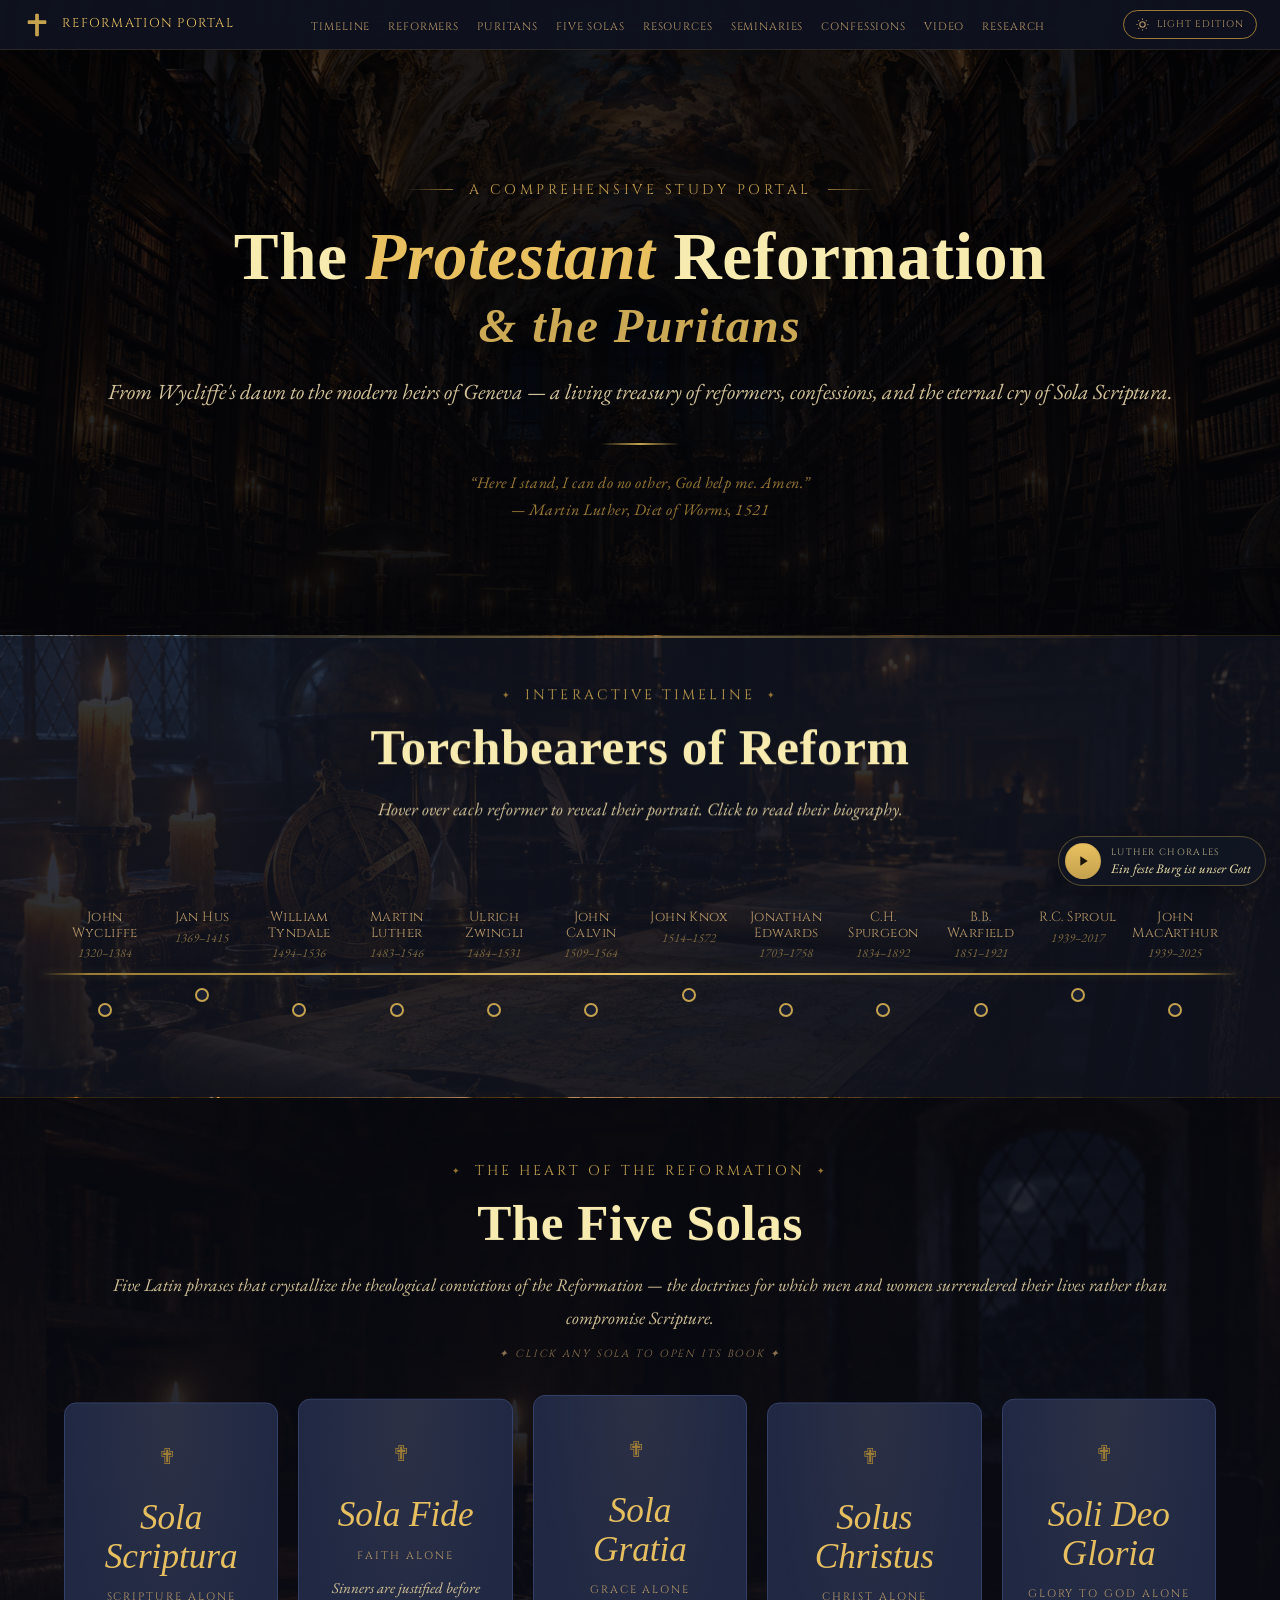
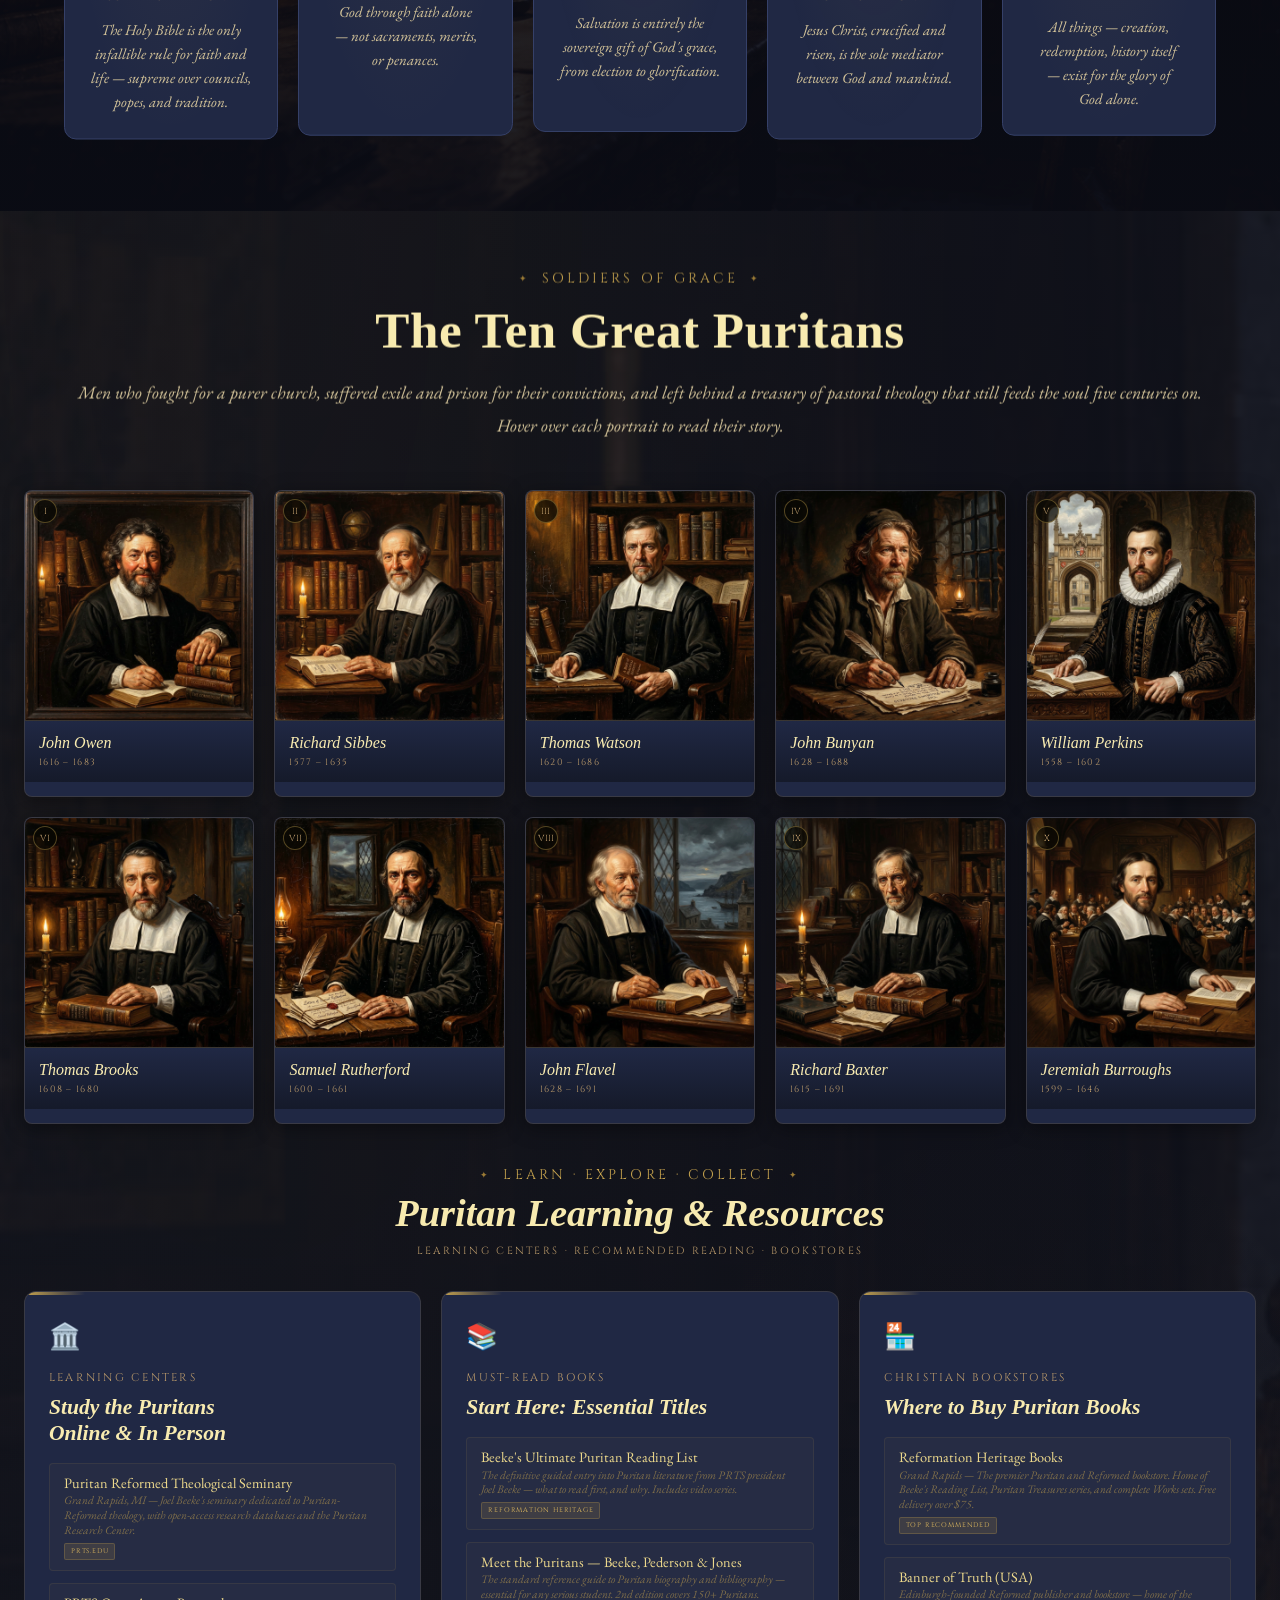
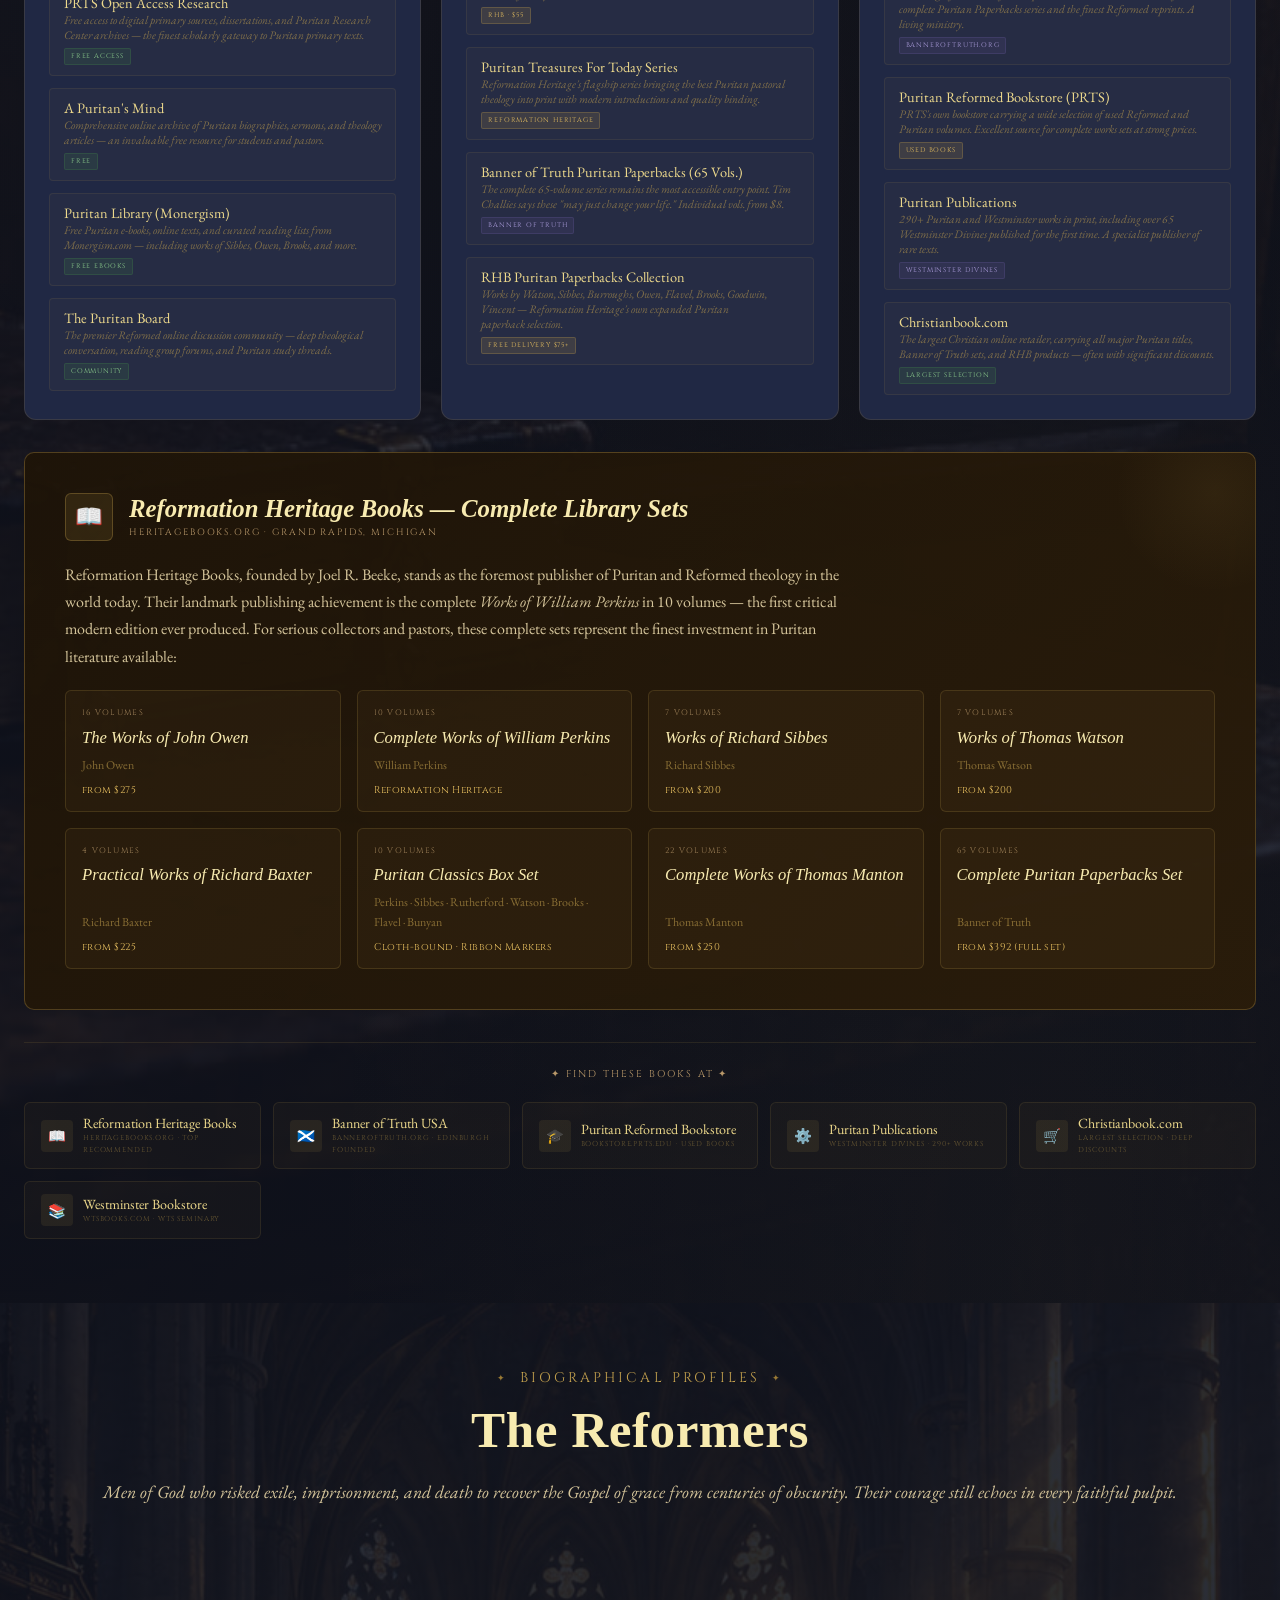
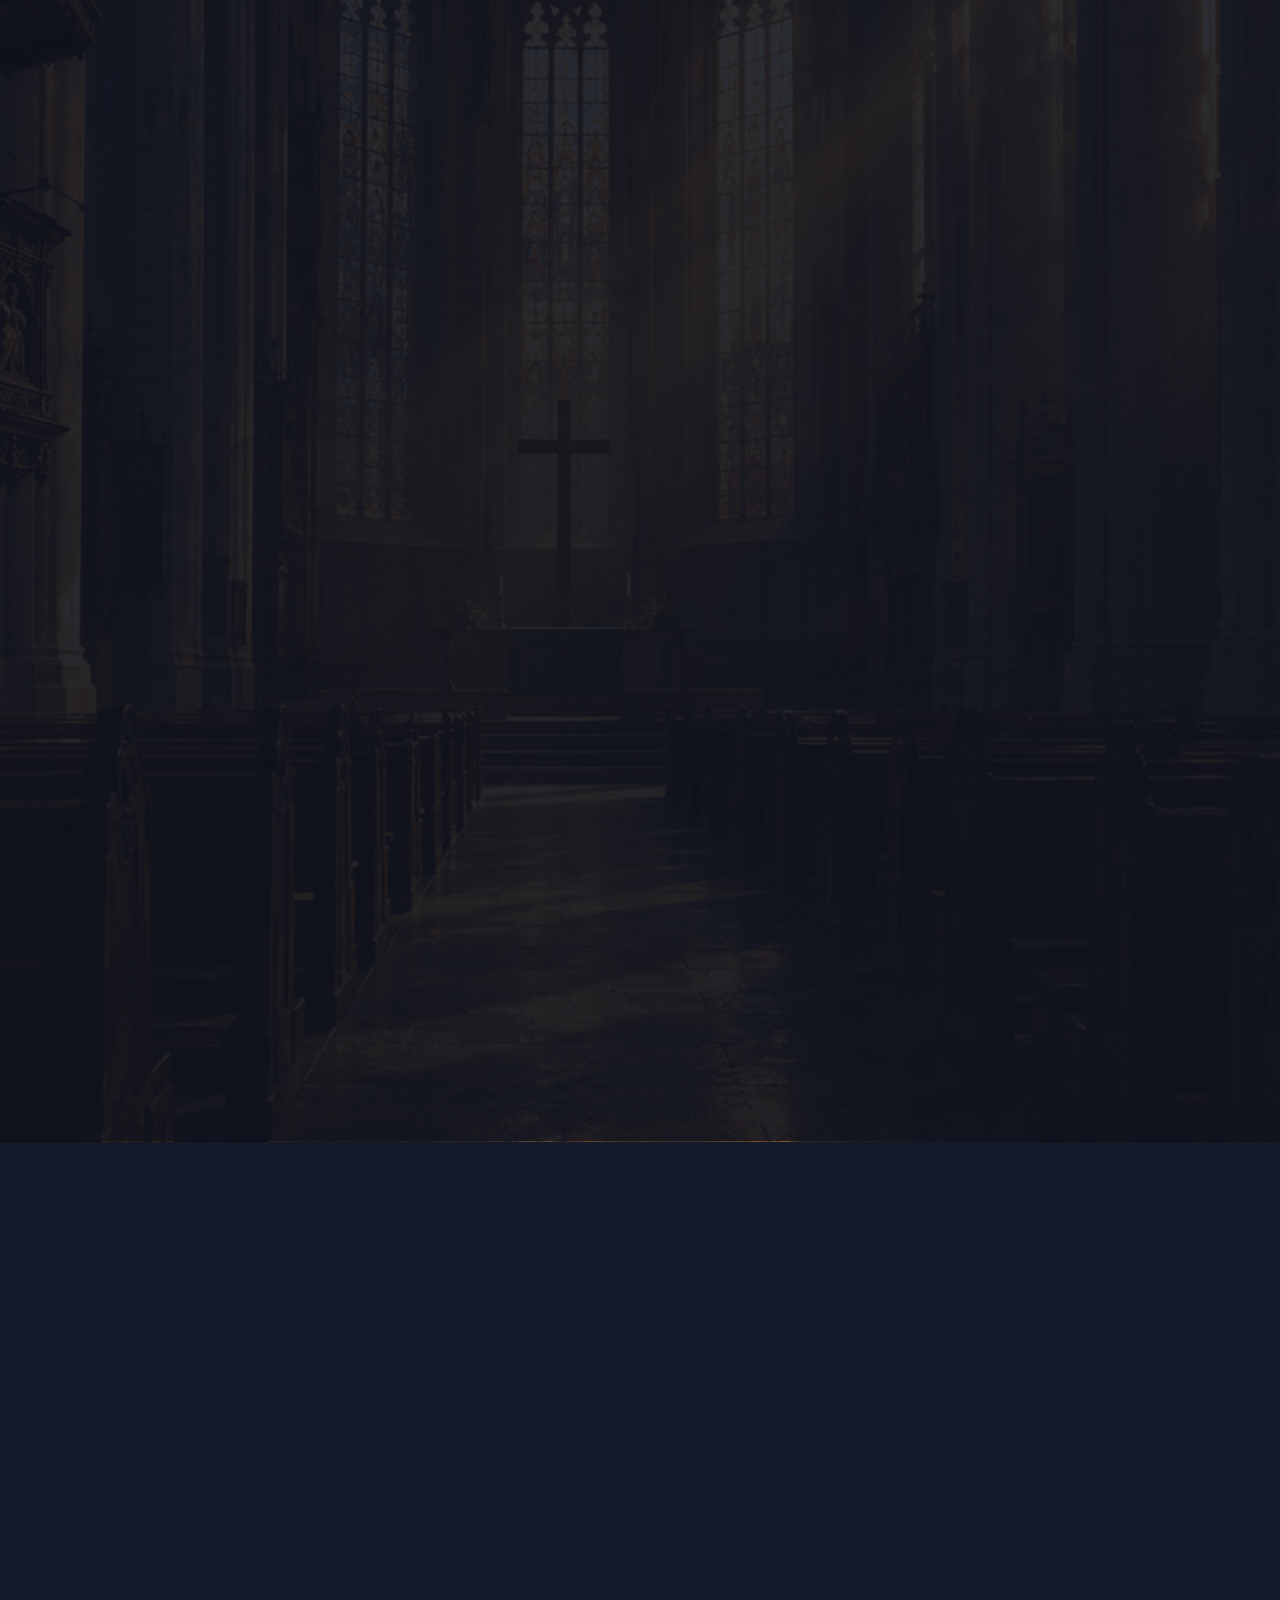
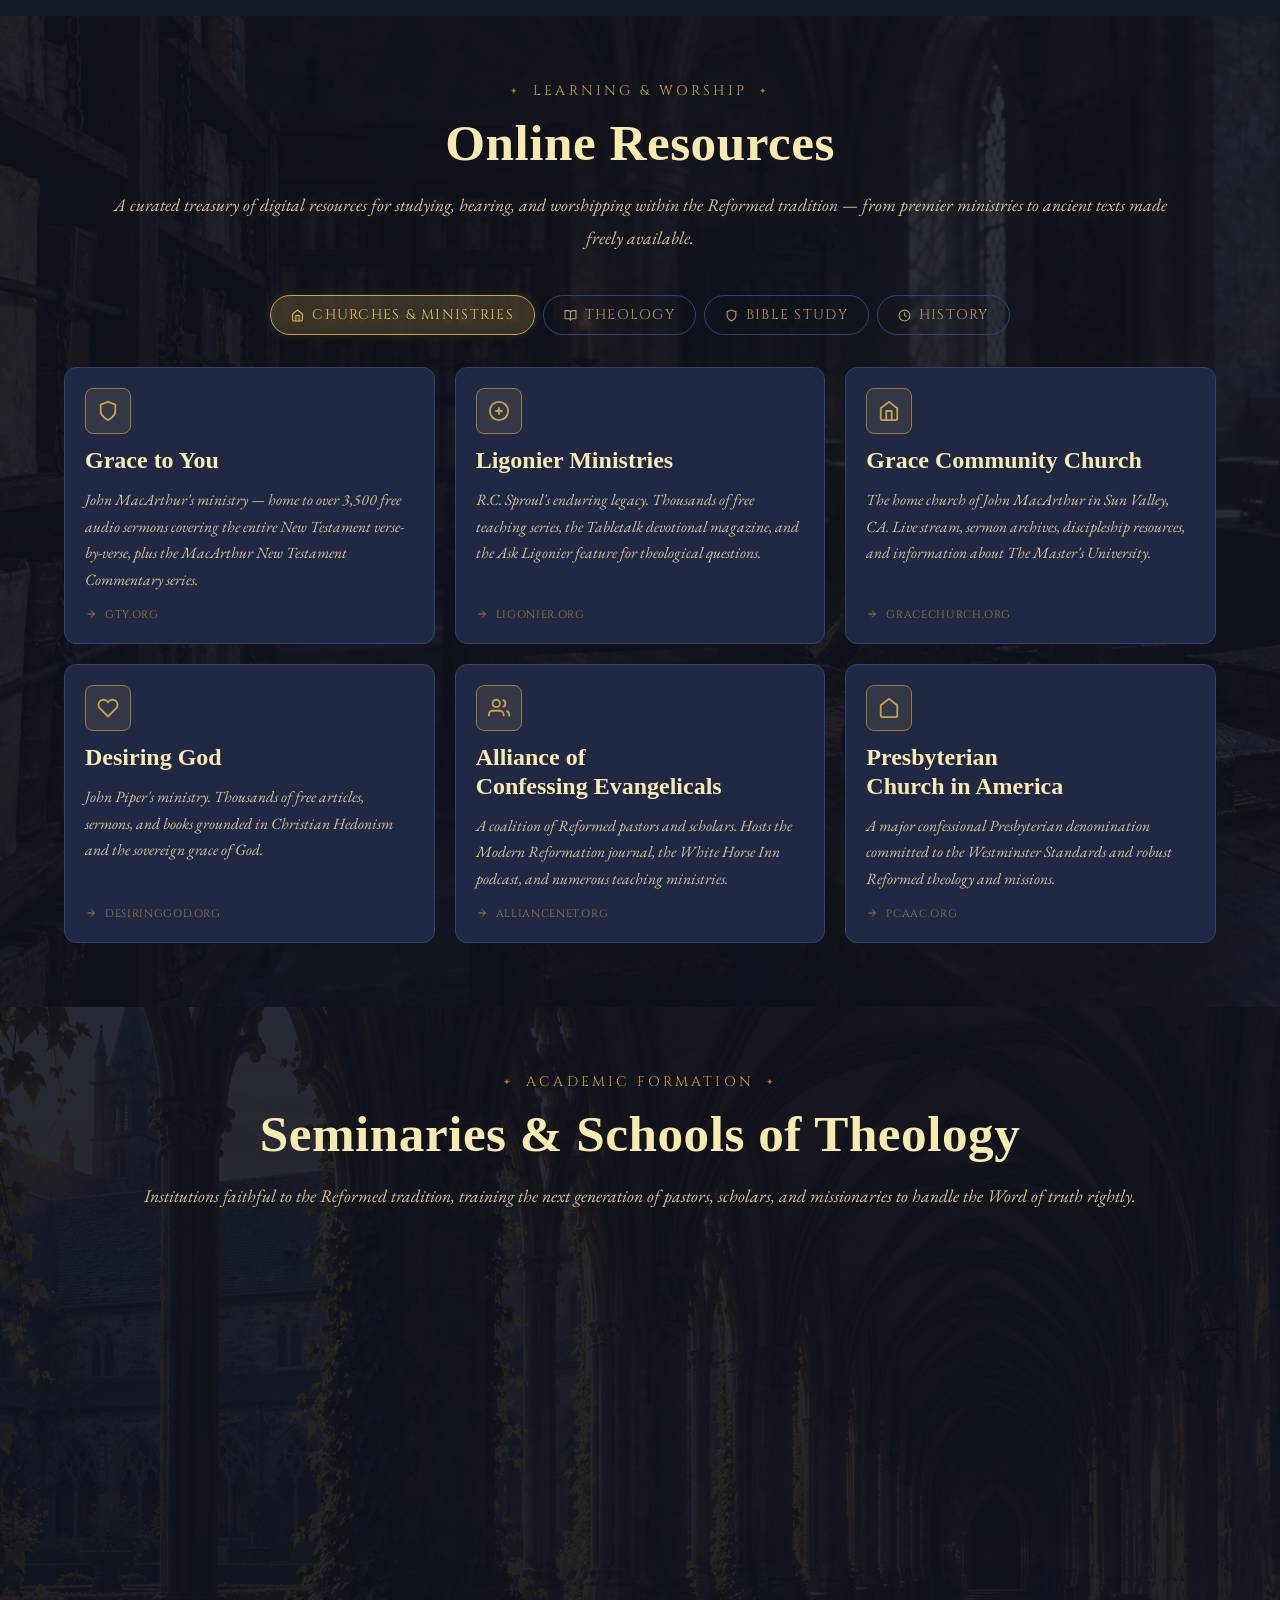
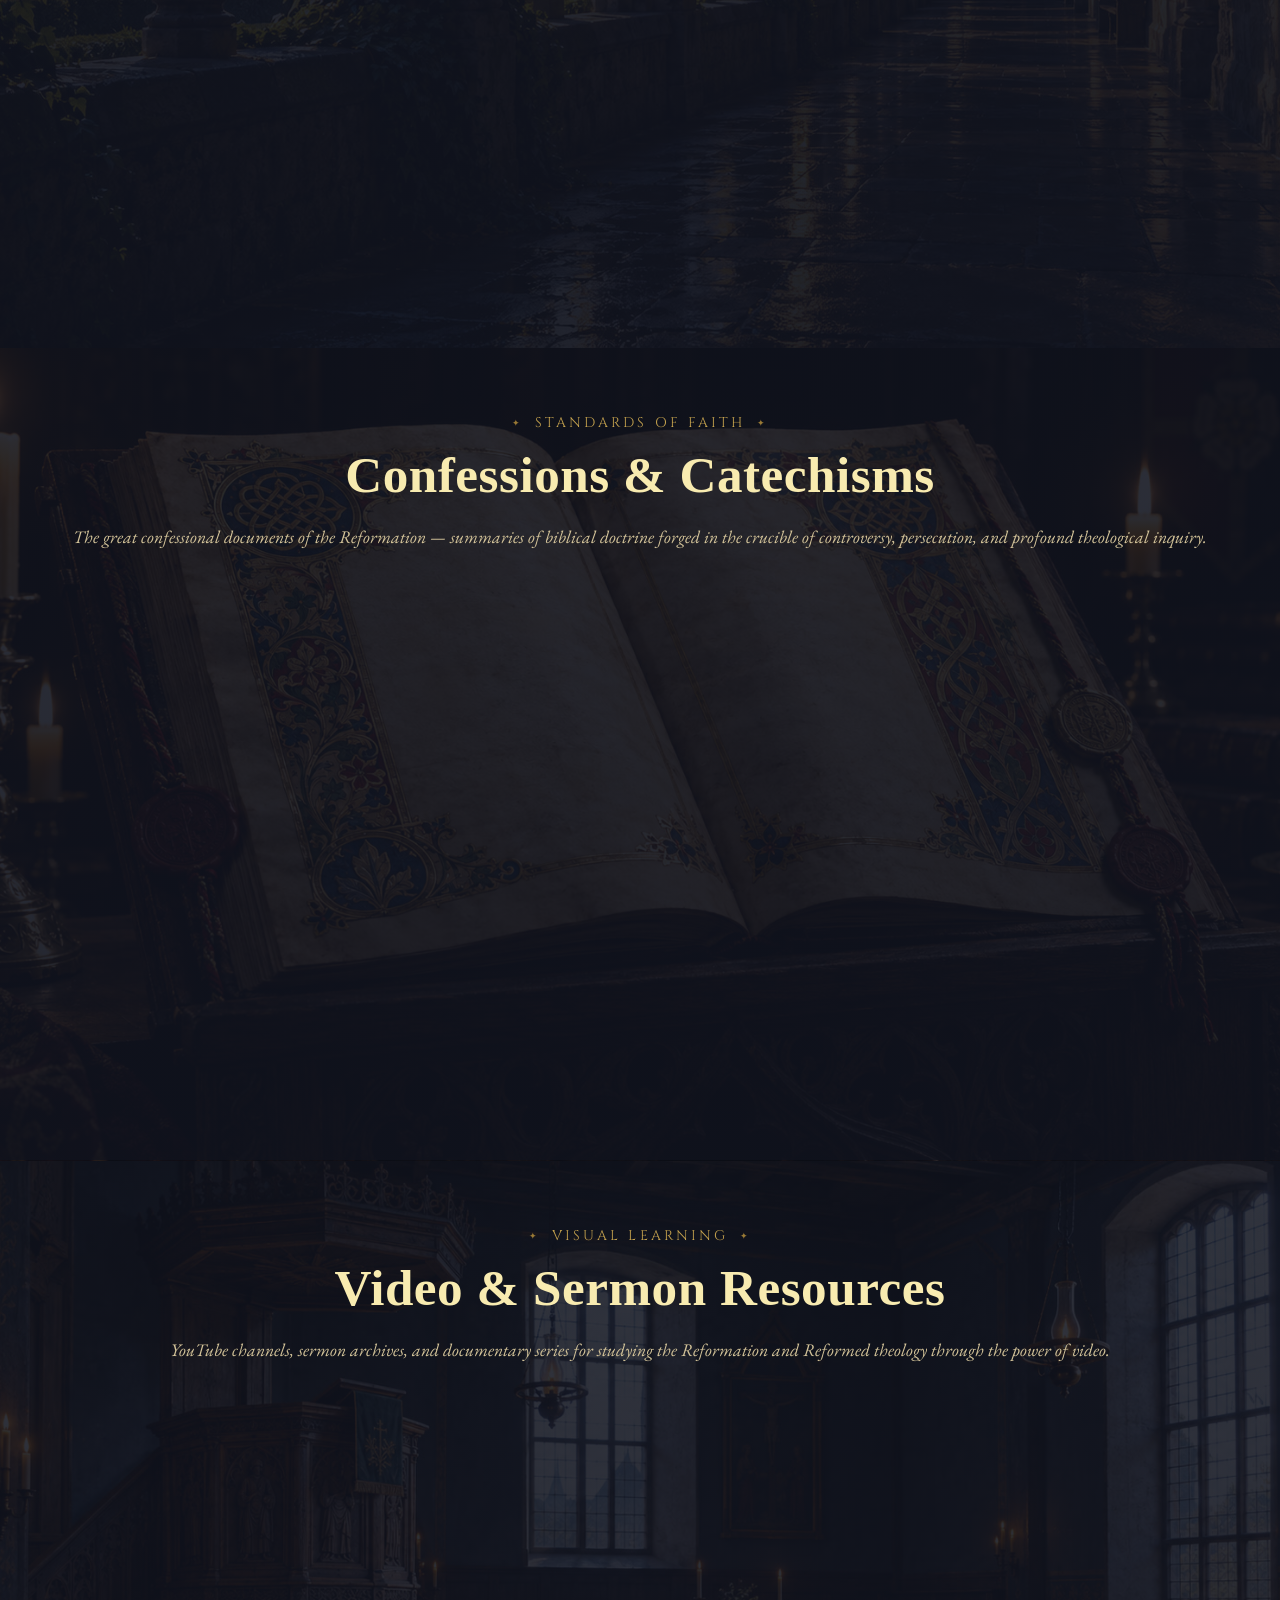
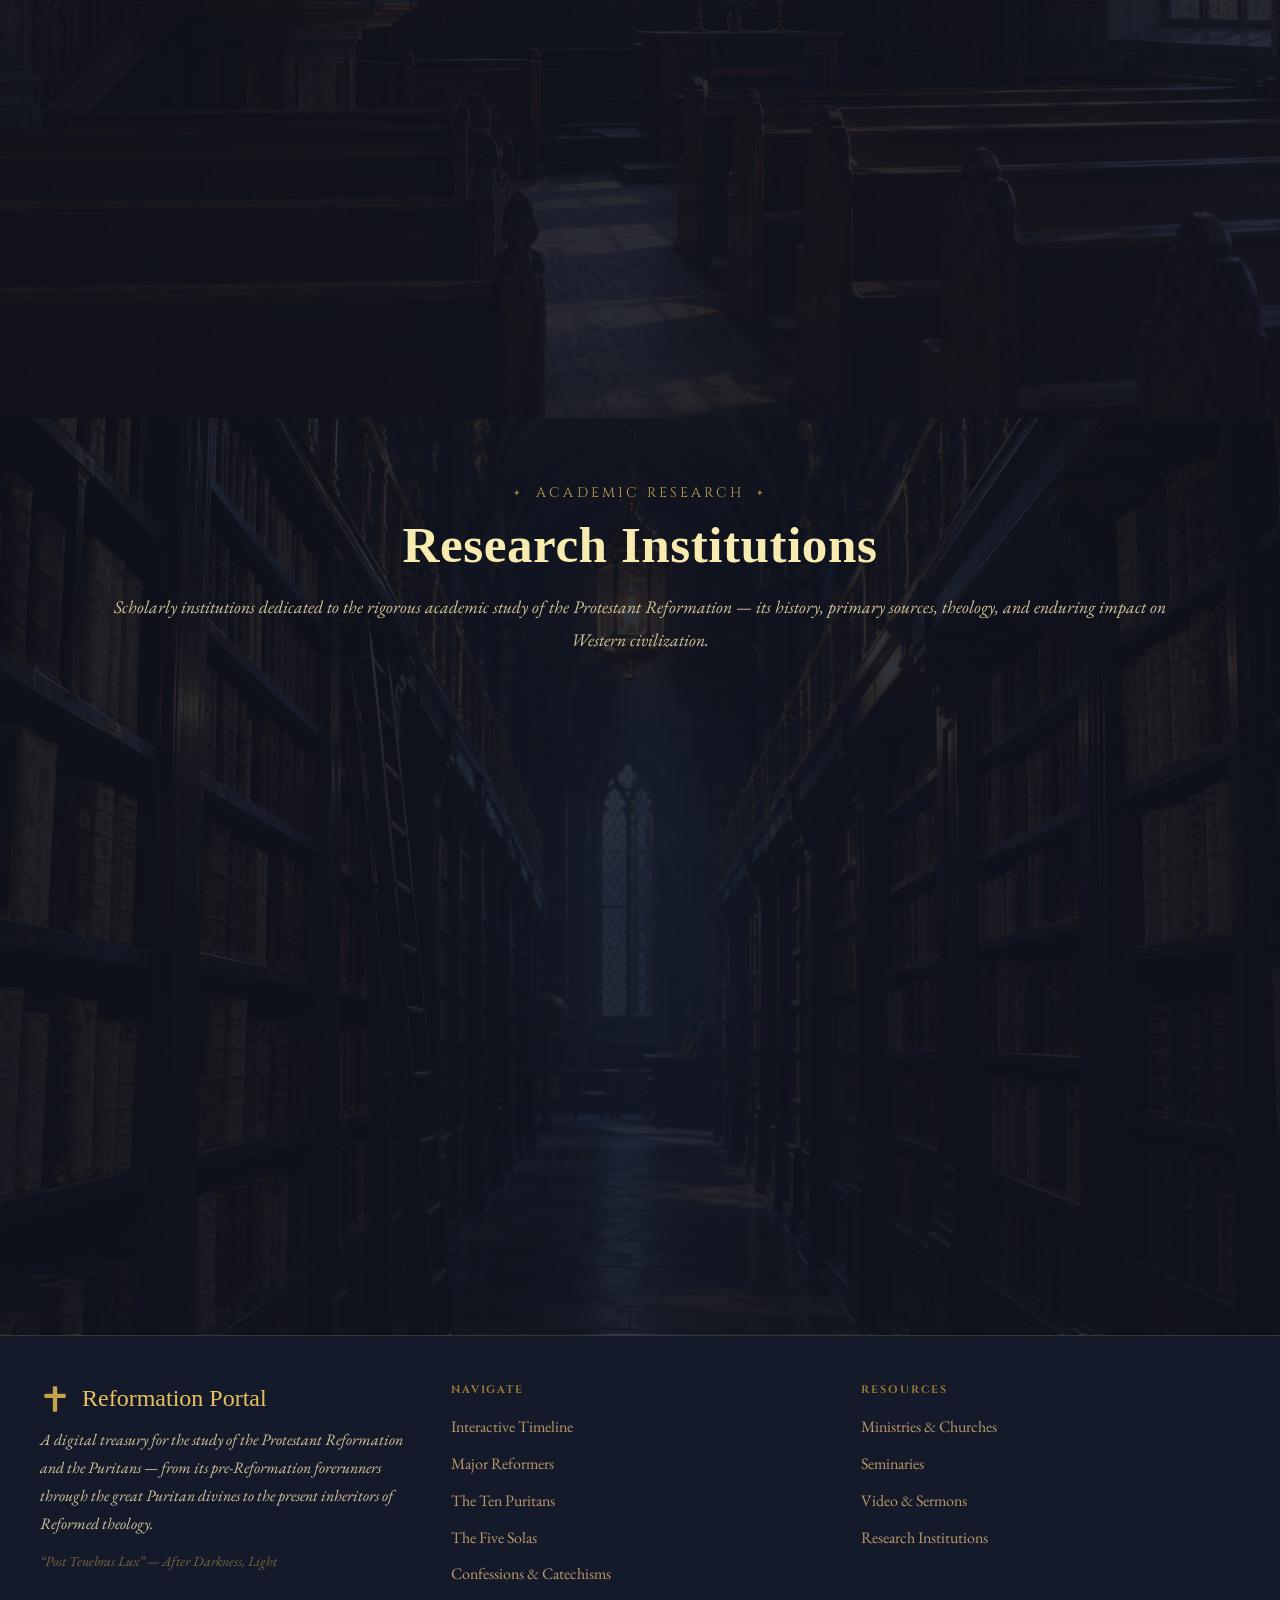
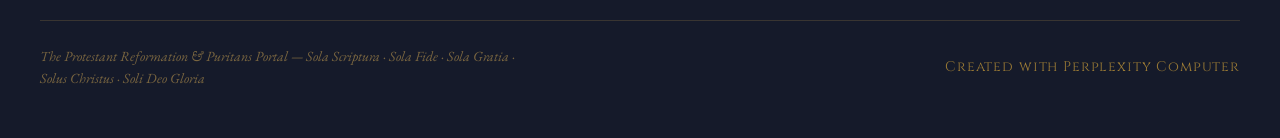
==== commit cf2208b6: "Streamline layout (one-row nav, tighter sections, light-edition legibility), fix timeline tooltips, " ====
--- a/index.html
+++ b/index.html
@@ -34,6 +34,7 @@
 <link rel="stylesheet" href="./book-modal.css">
 <link rel="stylesheet" href="./puritans.css">
 <link rel="stylesheet" href="./scene-bgs.css">
+<link rel="stylesheet" href="./streamline.css">
 </head>
 <body class="edition-dark">
 
@@ -46,9 +47,7 @@
     <span class="hymn-player-kicker">Luther chorales</span>
     <span class="hymn-player-title">Ein feste Burg ist unser Gott</span>
   </div>
-  <audio id="hymn-audio" autoplay playsinline preload="auto">
-    <source src="./assets/hymn-ein-feste-burg.mp3" type="audio/mpeg">
-  </audio>
+  <audio id="hymn-audio" playsinline preload="none"></audio>
 </aside>
 
 <!-- LUTHER ROSE BACKGROUND WATERMARK -->
@@ -122,7 +121,7 @@
             <div class="tl-tooltip-body">
               <span class="tl-tooltip-name">John Wycliffe</span>
               <p class="tl-tooltip-desc">Morning Star of the Reformation. First English Bible translator.</p>
-              <a class="tl-tooltip-link" href="https://en.wikipedia.org/wiki/John_Wycliffe" target="_blank" rel="noopener noreferrer">Read biography →</a>
+              <span class="tl-tooltip-link">Read biography →</span>
             </div>
           </div>
         </a>
@@ -139,7 +138,7 @@
             <div class="tl-tooltip-body">
               <span class="tl-tooltip-name">Jan Hus</span>
               <p class="tl-tooltip-desc">Czech martyr burned at the Council of Constance.</p>
-              <a class="tl-tooltip-link" href="https://en.wikipedia.org/wiki/Jan_Hus" target="_blank" rel="noopener noreferrer">Read biography →</a>
+              <span class="tl-tooltip-link">Read biography →</span>
             </div>
           </div>
         </a>
@@ -156,7 +155,7 @@
             <div class="tl-tooltip-body">
               <span class="tl-tooltip-name">William Tyndale</span>
               <p class="tl-tooltip-desc">First printed English New Testament. Martyred for his work.</p>
-              <a class="tl-tooltip-link" href="https://en.wikipedia.org/wiki/William_Tyndale" target="_blank" rel="noopener noreferrer">Read biography →</a>
+              <span class="tl-tooltip-link">Read biography →</span>
             </div>
           </div>
         </a>
@@ -173,7 +172,7 @@
             <div class="tl-tooltip-body">
               <span class="tl-tooltip-name">Martin Luther</span>
               <p class="tl-tooltip-desc">95 Theses ignited the Reformation. Translated the German Bible.</p>
-              <a class="tl-tooltip-link" href="https://en.wikipedia.org/wiki/Martin_Luther" target="_blank" rel="noopener noreferrer">Read biography →</a>
+              <span class="tl-tooltip-link">Read biography →</span>
             </div>
           </div>
         </a>
@@ -190,7 +189,7 @@
             <div class="tl-tooltip-body">
               <span class="tl-tooltip-name">Ulrich Zwingli</span>
               <p class="tl-tooltip-desc">Led the Reformation in Zurich. Died in battle defending Protestantism.</p>
-              <a class="tl-tooltip-link" href="https://en.wikipedia.org/wiki/Huldrych_Zwingli" target="_blank" rel="noopener noreferrer">Read biography →</a>
+              <span class="tl-tooltip-link">Read biography →</span>
             </div>
           </div>
         </a>
@@ -207,7 +206,7 @@
             <div class="tl-tooltip-body">
               <span class="tl-tooltip-name">John Calvin</span>
               <p class="tl-tooltip-desc">Institutes of the Christian Religion. Father of Calvinism.</p>
-              <a class="tl-tooltip-link" href="https://en.wikipedia.org/wiki/John_Calvin" target="_blank" rel="noopener noreferrer">Read biography →</a>
+              <span class="tl-tooltip-link">Read biography →</span>
             </div>
           </div>
         </a>
@@ -224,7 +223,7 @@
             <div class="tl-tooltip-body">
               <span class="tl-tooltip-name">John Knox</span>
               <p class="tl-tooltip-desc">Founder of Presbyterianism. Scotland's lion of Reform.</p>
-              <a class="tl-tooltip-link" href="https://en.wikipedia.org/wiki/John_Knox" target="_blank" rel="noopener noreferrer">Read biography →</a>
+              <span class="tl-tooltip-link">Read biography →</span>
             </div>
           </div>
         </a>
@@ -241,7 +240,7 @@
             <div class="tl-tooltip-body">
               <span class="tl-tooltip-name">Jonathan Edwards</span>
               <p class="tl-tooltip-desc">America's greatest Puritan theologian. First Great Awakening.</p>
-              <a class="tl-tooltip-link" href="https://en.wikipedia.org/wiki/Jonathan_Edwards_(theologian)" target="_blank" rel="noopener noreferrer">Read biography →</a>
+              <span class="tl-tooltip-link">Read biography →</span>
             </div>
           </div>
         </a>
@@ -258,7 +257,7 @@
             <div class="tl-tooltip-body">
               <span class="tl-tooltip-name">Charles Spurgeon</span>
               <p class="tl-tooltip-desc">Prince of Preachers. Preached to 10 million people.</p>
-              <a class="tl-tooltip-link" href="https://en.wikipedia.org/wiki/Charles_Spurgeon" target="_blank" rel="noopener noreferrer">Read biography →</a>
+              <span class="tl-tooltip-link">Read biography →</span>
             </div>
           </div>
         </a>
@@ -275,7 +274,7 @@
             <div class="tl-tooltip-body">
               <span class="tl-tooltip-name">B.B. Warfield</span>
               <p class="tl-tooltip-desc">Princeton's defender of biblical inerrancy and sovereignty.</p>
-              <a class="tl-tooltip-link" href="https://banneroftruth.org/us/about/banner-authors/b-b-warfield/" target="_blank" rel="noopener noreferrer">Read biography →</a>
+              <span class="tl-tooltip-link">Read biography →</span>
             </div>
           </div>
         </a>
@@ -292,7 +291,7 @@
             <div class="tl-tooltip-body">
               <span class="tl-tooltip-name">R.C. Sproul</span>
               <p class="tl-tooltip-desc">Founder of Ligonier Ministries. Champion of the holiness of God.</p>
-              <a class="tl-tooltip-link" href="https://learn.ligonier.org/articles/r-c-sproul-man-called-god" target="_blank" rel="noopener noreferrer">Read biography →</a>
+              <span class="tl-tooltip-link">Read biography →</span>
             </div>
           </div>
         </a>
@@ -309,7 +308,7 @@
             <div class="tl-tooltip-body">
               <span class="tl-tooltip-name">John MacArthur</span>
               <p class="tl-tooltip-desc">Pastor, author, president of The Master's Seminary. Grace to You.</p>
-              <a class="tl-tooltip-link" href="https://www.gracechurch.org/leader/macarthur/john" target="_blank" rel="noopener noreferrer">Read biography →</a>
+              <span class="tl-tooltip-link">Read biography →</span>
             </div>
           </div>
         </a>
@@ -1744,6 +1743,6 @@
     }
   })();
   </script>
-<script src="./hymn-player.js"></script>
+<script src="./hymn-player.js" defer></script>
 </body>
 </html>
--- a/streamline.css
+++ b/streamline.css
@@ -0,0 +1,79 @@
+/* ============================================================
+   STREAMLINE — cleaner layout layer (loaded last on both editions).
+   Reuses each edition's existing palette variables; no new colors.
+   ============================================================ */
+
+/* Navigation: one tidy row on desktop (logo · links · edition toggle) */
+.site-nav { padding: 10px var(--space-6); }
+.nav-inner {
+  justify-content: space-between;
+  gap: var(--space-4);
+}
+.nav-logo { flex: 0 0 auto; font-size: 0.8rem; }
+.nav-links { gap: 0; flex: 1 1 auto; }
+.nav-links a {
+  font-size: 0.68rem;
+  letter-spacing: 0.08em;
+  padding: 6px 9px;
+}
+.theme-toggle, .theme-toggle-dark {
+  position: static;
+  flex: 0 0 auto;
+  padding: 6px 12px;
+  font-size: 0.6rem;
+  box-shadow: none;
+}
+@media (min-width: 1100px) {
+  .nav-inner { flex-wrap: nowrap; max-width: 1280px; }
+  .nav-links { flex-wrap: nowrap; }
+}
+@media (max-width: 1099px) {
+  .nav-inner { justify-content: center; }
+}
+
+/* Calmer rhythm: slightly tighter sections and headers */
+.section { padding-top: clamp(3rem, 5vw, 4.5rem); padding-bottom: clamp(3rem, 5vw, 4.5rem); }
+.section-header { margin-bottom: var(--space-10); }
+.section-desc { max-width: 64ch; margin-left: auto; margin-right: auto; }
+
+/* Cards: consistent radius, softer chrome, aligned rows */
+.reformer-card, .resource-card, .confession-card, .sola-card, .puritan-res-panel {
+  border-radius: var(--radius-lg);
+}
+.solas-grid, .reformers-grid, .confessions-grid { align-items: stretch; }
+.sola-card { height: 100%; }
+.resource-tabs { gap: var(--space-2); margin-bottom: var(--space-8); }
+
+/* Hymn player: bottom-right, compact, theme-aware */
+.hymn-player {
+  left: auto;
+  right: max(14px, env(safe-area-inset-right, 0px));
+  max-width: min(290px, calc(100vw - 28px));
+  padding: 6px 14px 6px 6px;
+}
+.hymn-player-btn { width: 36px; height: 36px; }
+
+/* ---------- Light edition fixes (legibility) ---------- */
+.edition-light .hero-bg::after {
+  background:
+    radial-gradient(ellipse 60% 55% at 50% 46%, rgba(247,244,239,0.82) 0%, rgba(247,244,239,0.35) 70%, transparent 100%),
+    linear-gradient(to bottom, rgba(243,240,234,0.25) 0%, rgba(243,240,234,0.55) 100%);
+}
+.edition-light .hero-verse,
+.edition-light .hero-eyebrow { color: var(--color-text-muted); }
+
+.edition-light .puritan-res-panel {
+  background: var(--color-surface);
+  border-color: var(--color-border);
+  box-shadow: 0 2px 14px rgba(60, 40, 10, 0.06);
+}
+.edition-light .puritan-res-panel-title { color: var(--color-accent-dim); }
+.edition-light .puritan-res-panel-heading { color: var(--color-text-bright); }
+.edition-light .puritan-res-link {
+  background: var(--color-bg);
+  border-color: var(--color-border);
+}
+.edition-light .puritan-res-link:hover { background: var(--color-surface-2); }
+.edition-light .puritan-res-link-name { color: var(--color-text); }
+.edition-light .puritan-res-link-desc { color: var(--color-text-muted); }
+.edition-light .puritan-res-link-badge { color: var(--color-accent-dim); }
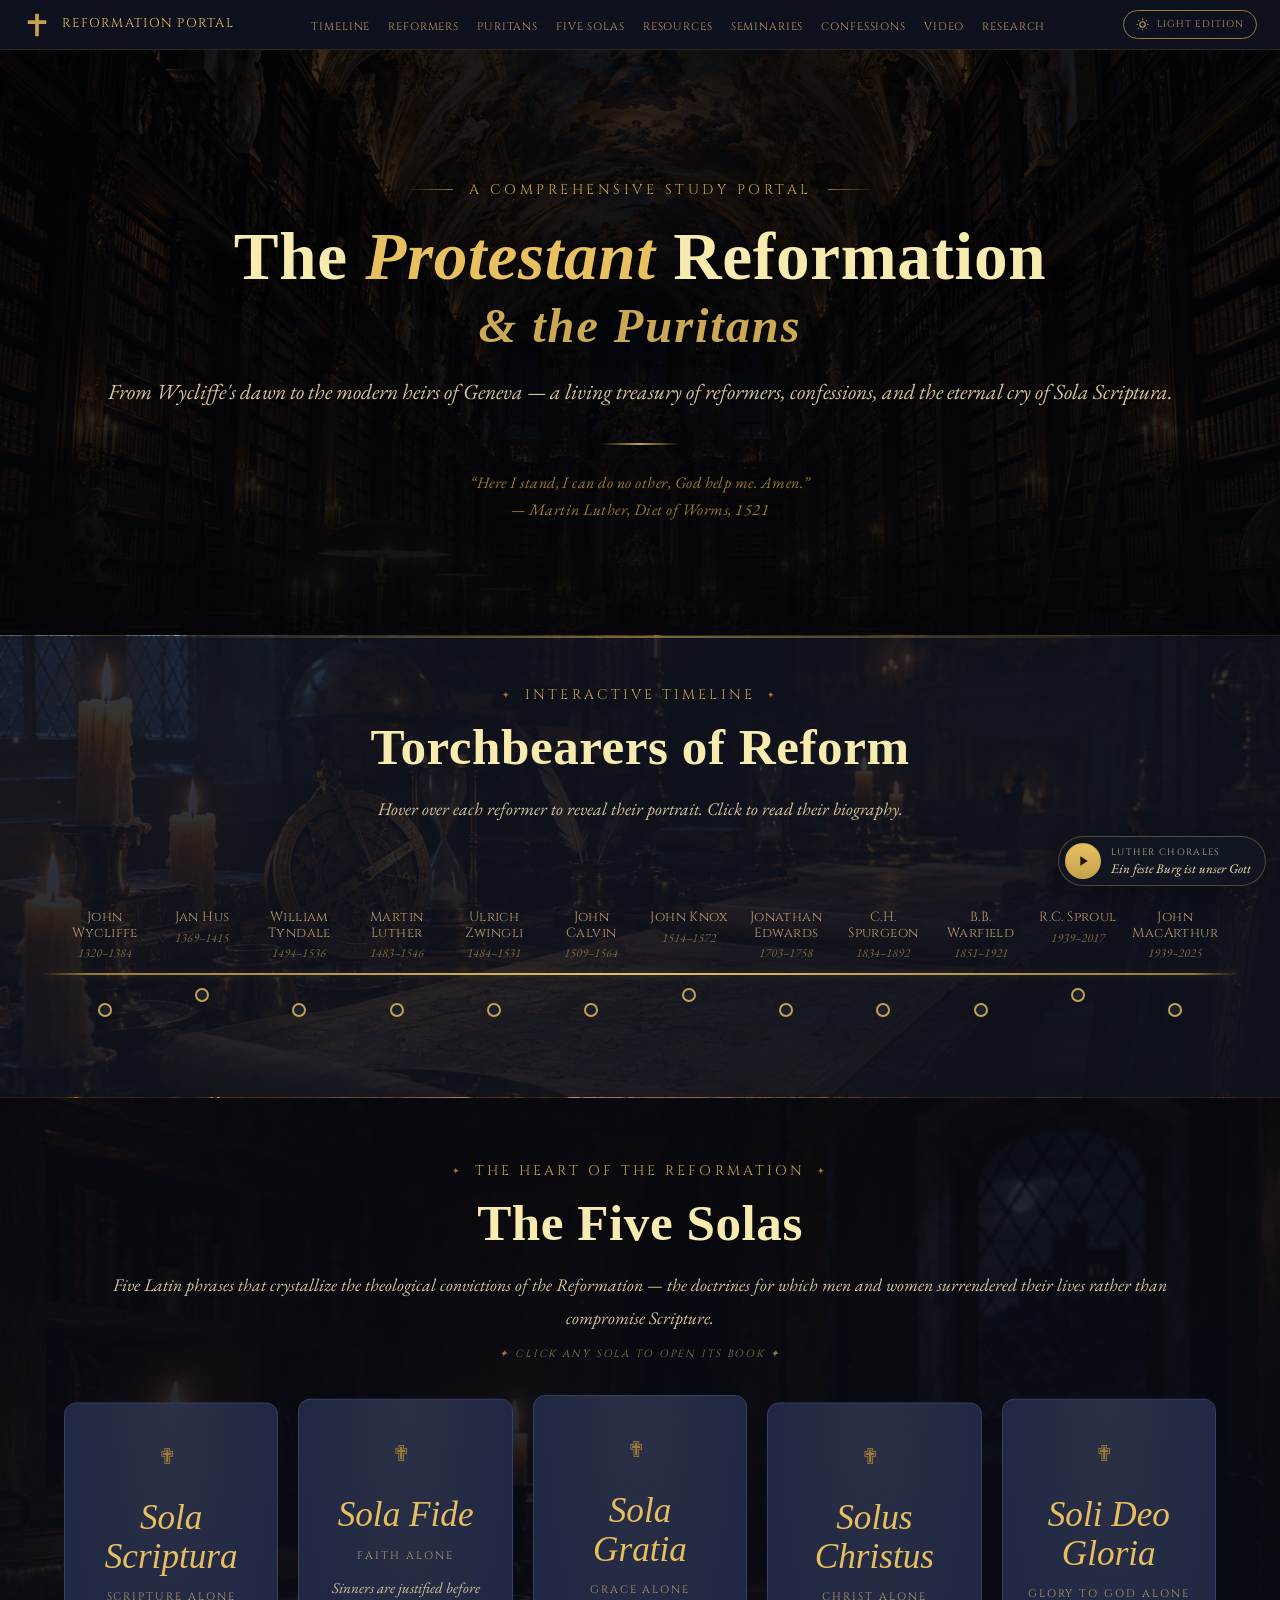
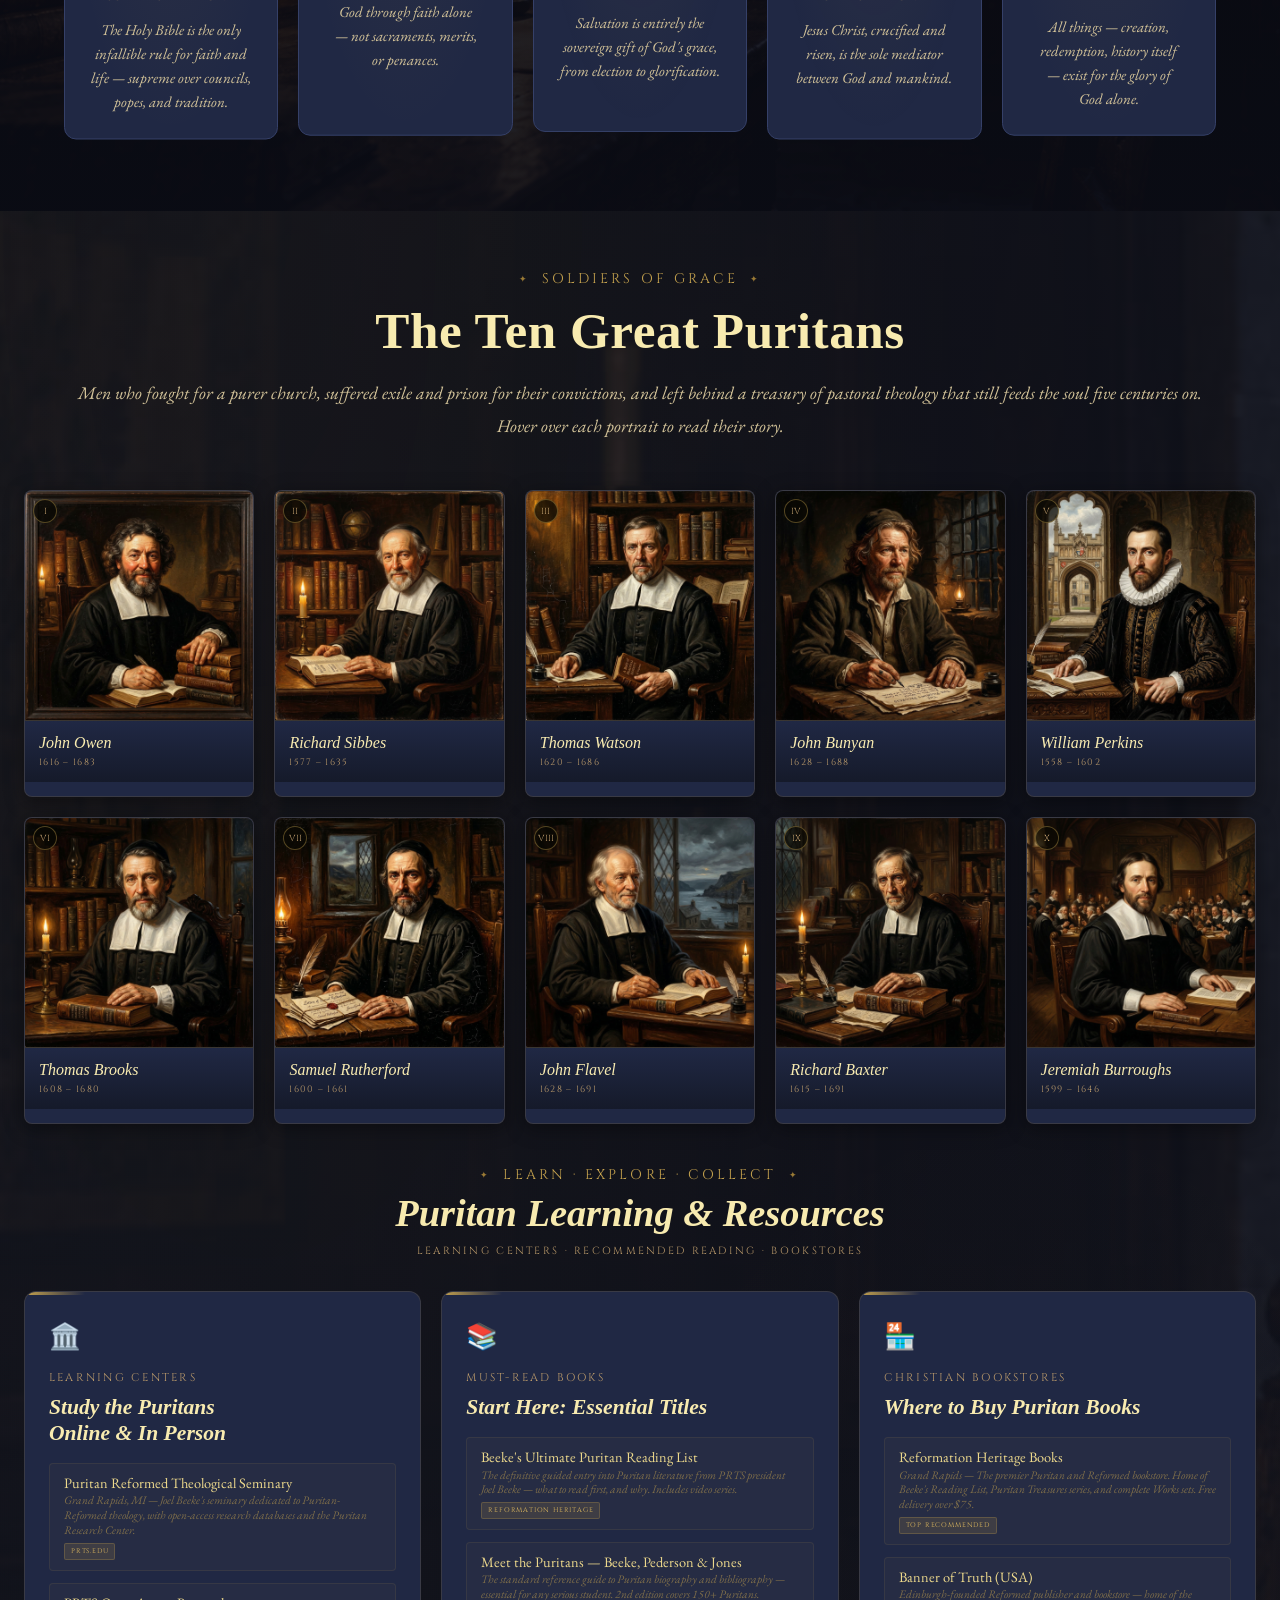
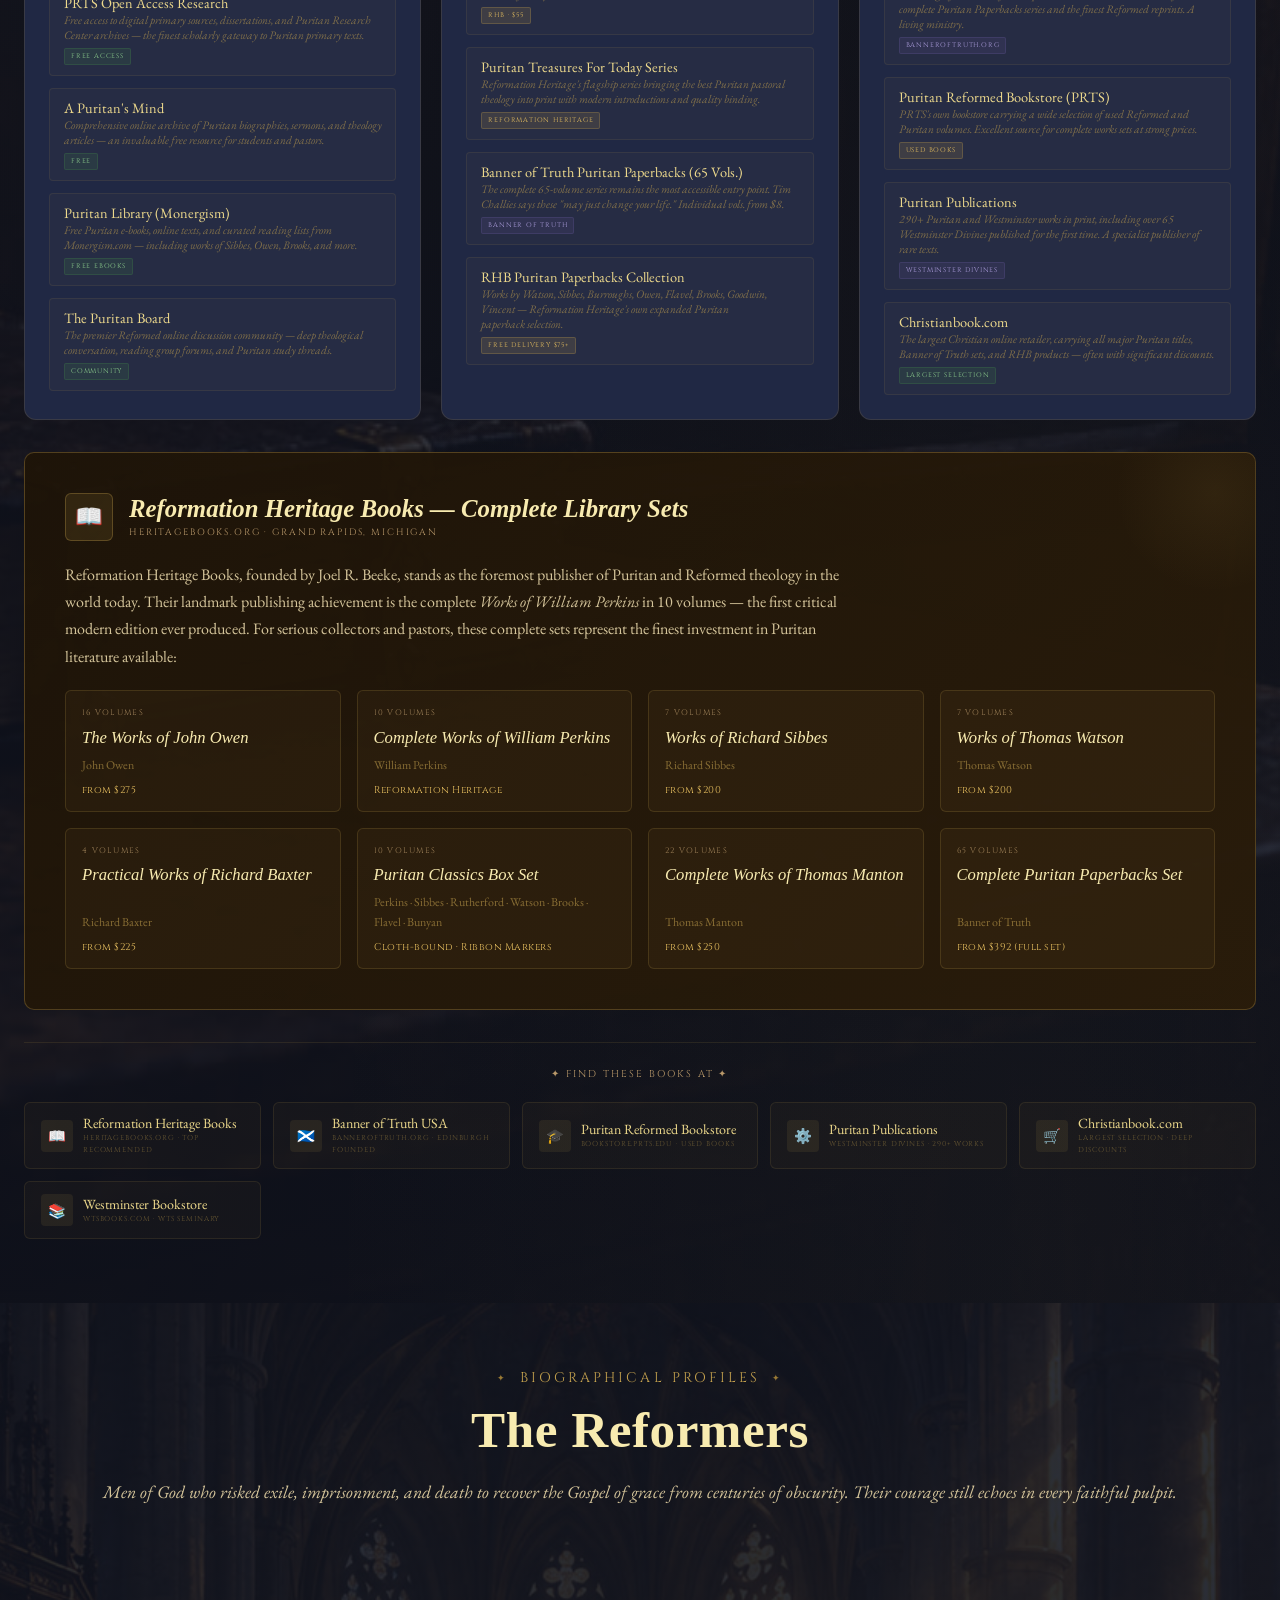
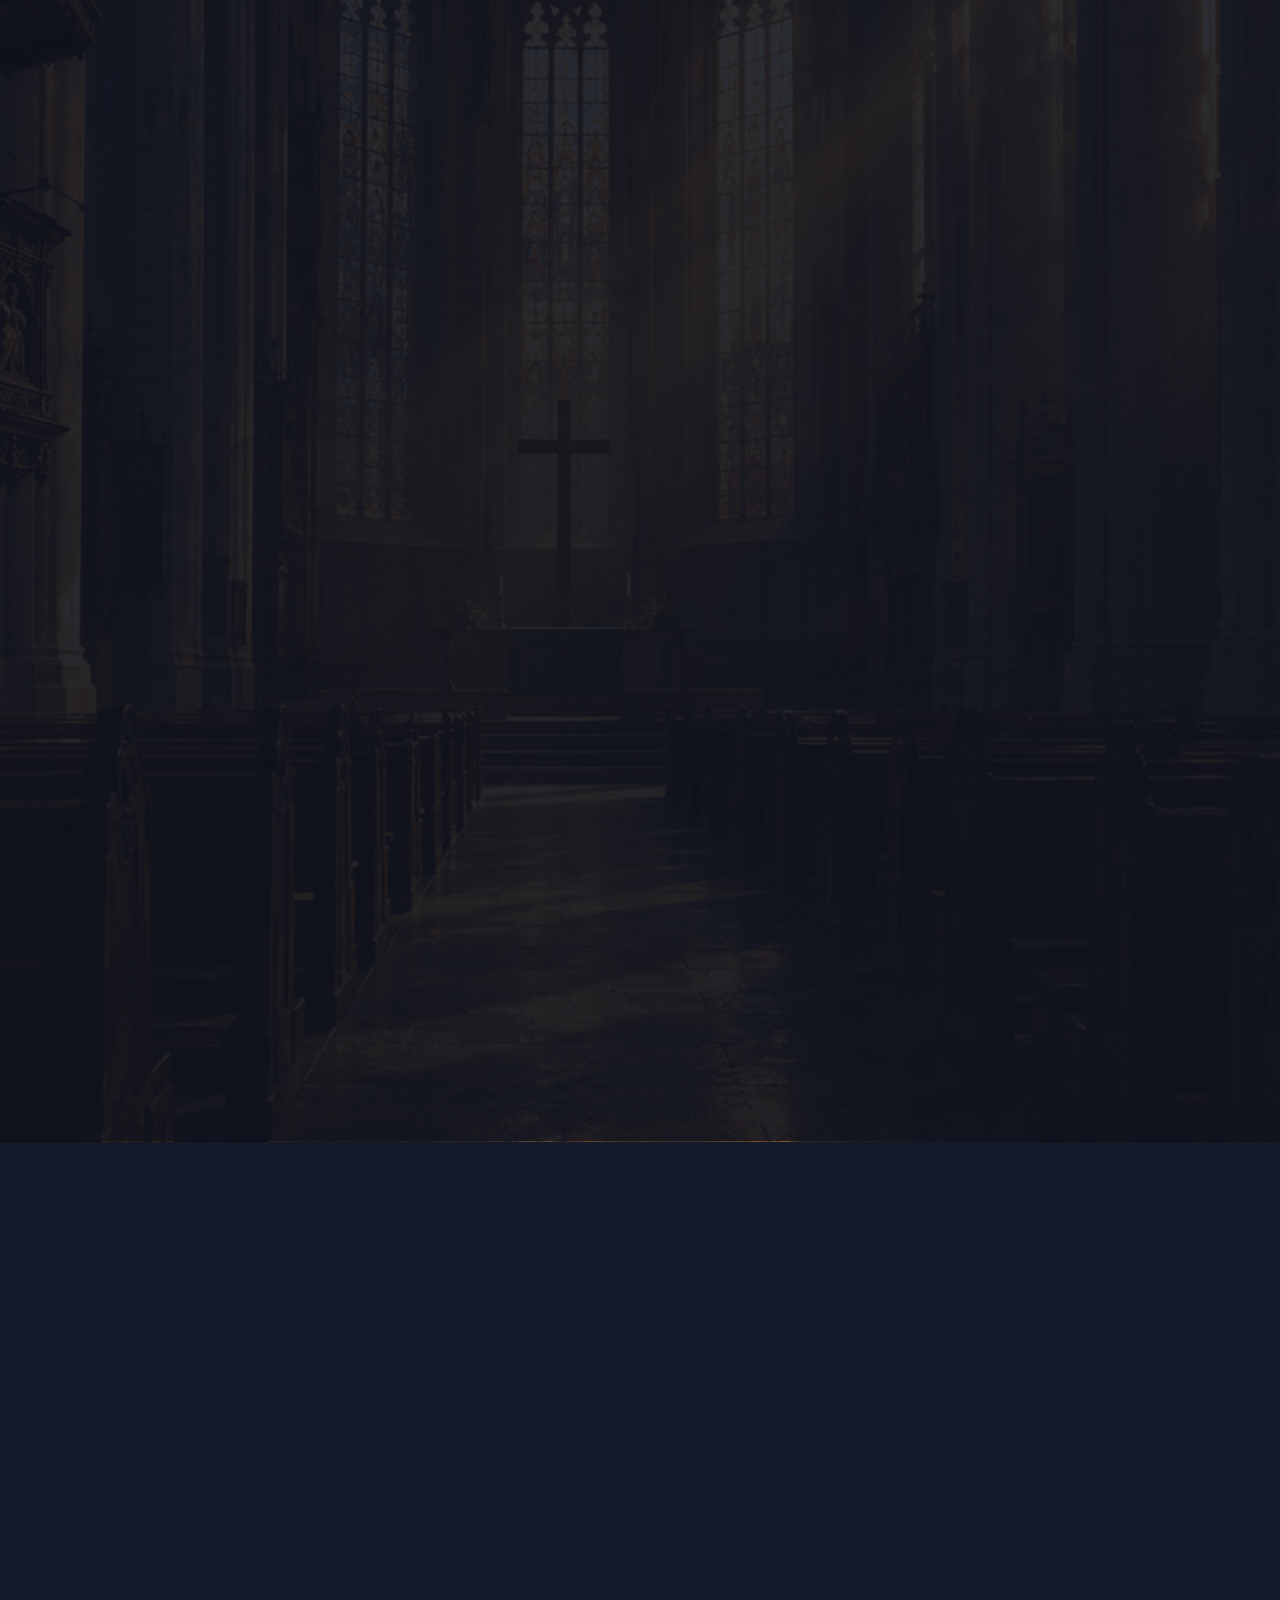
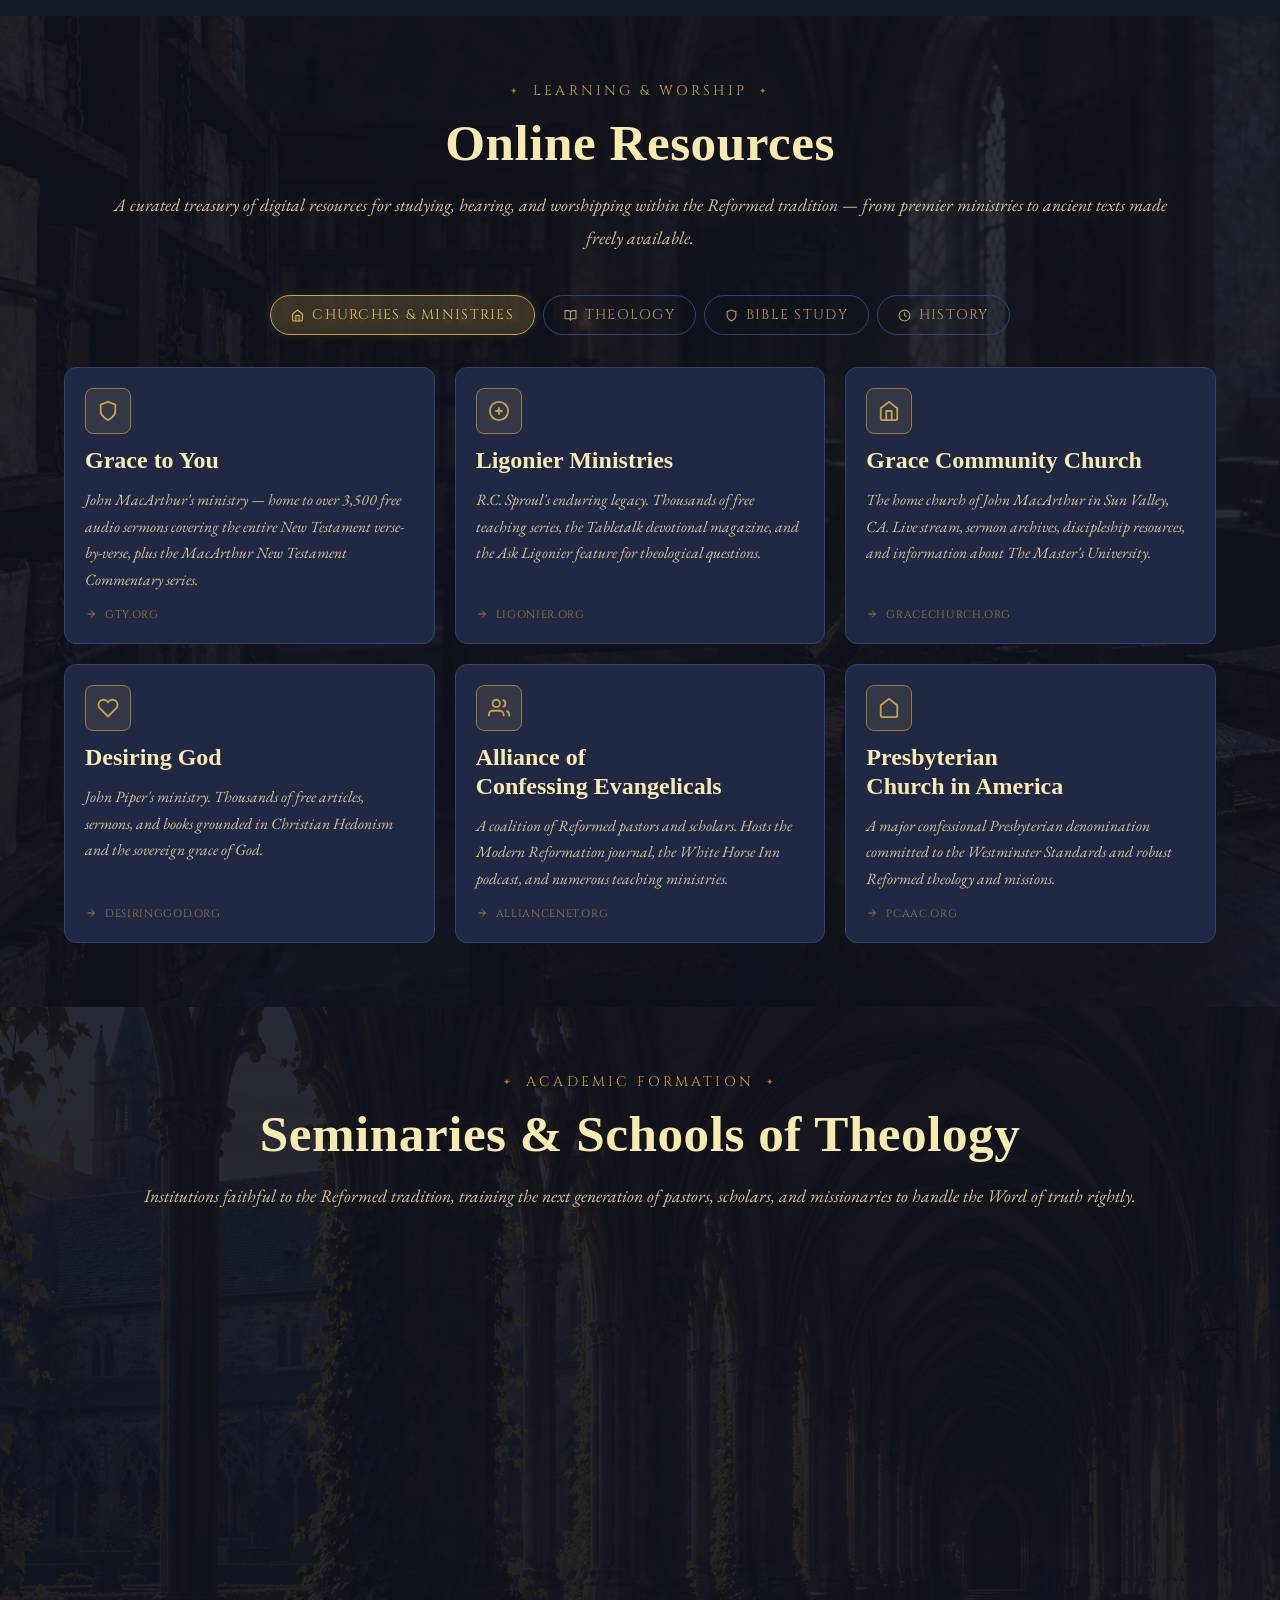
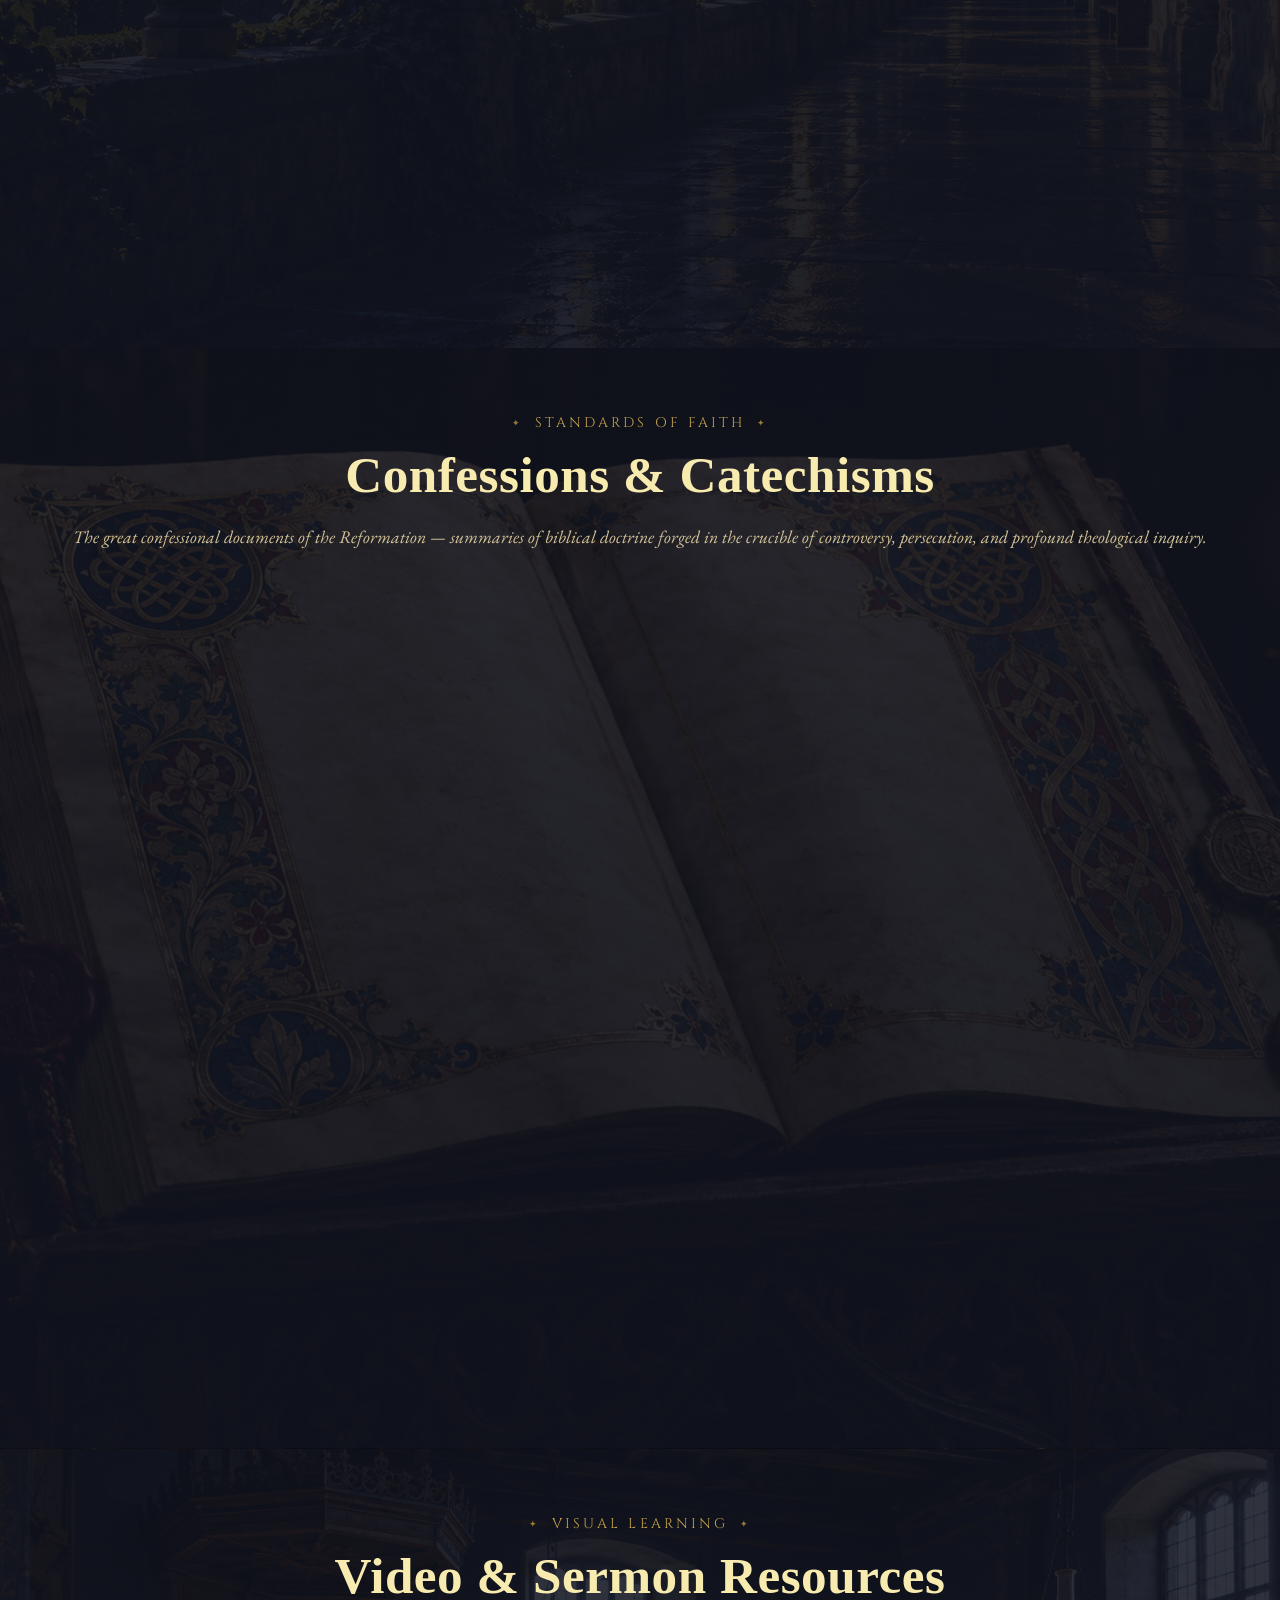
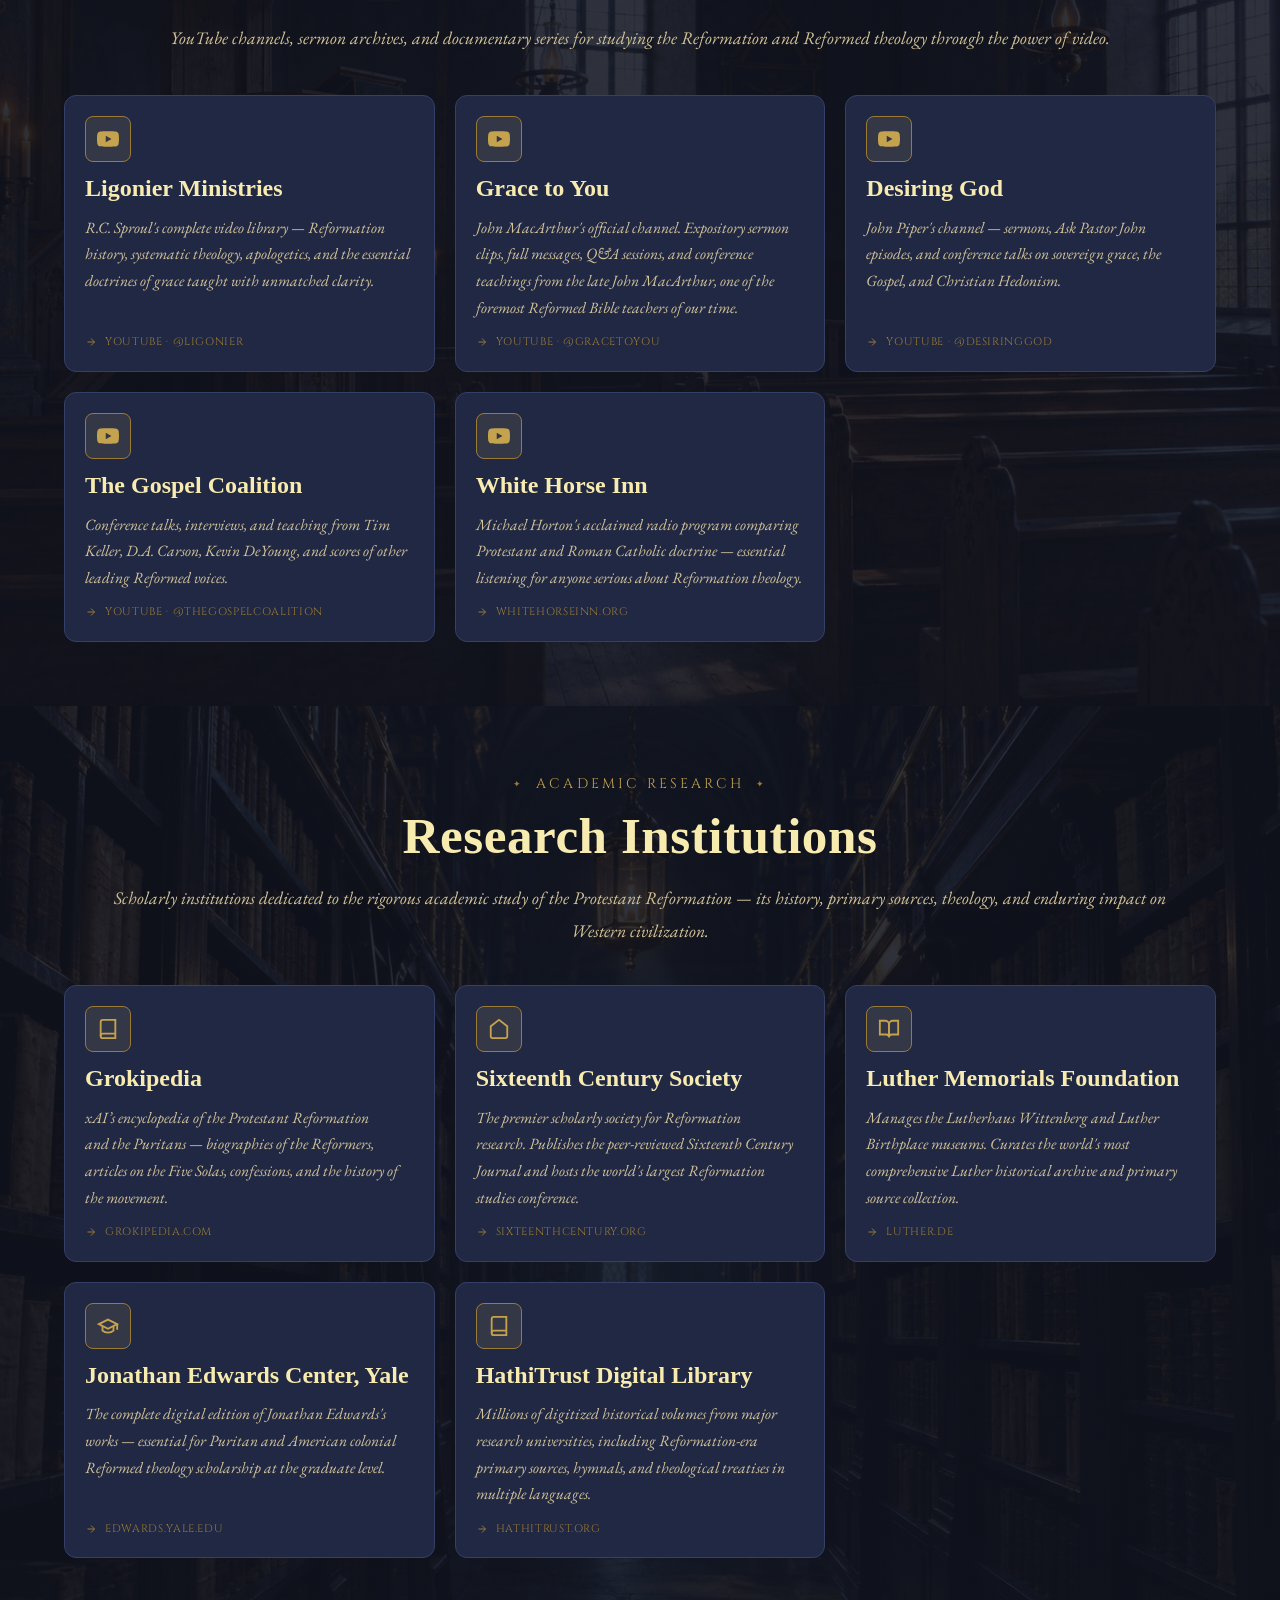
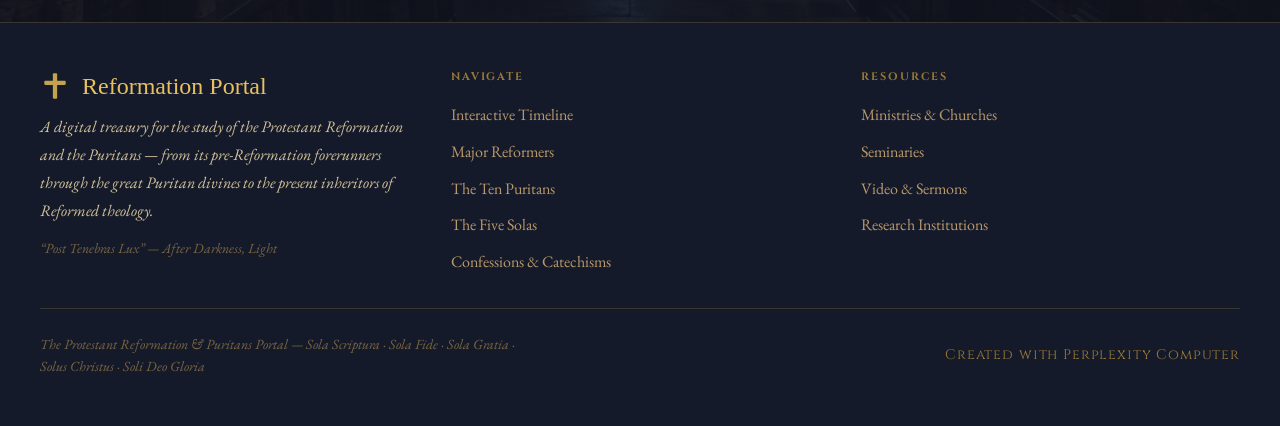
==== commit 84f84221: "Add Belgic Confession card (dark and light pages)" ====
--- a/index.html
+++ b/index.html
@@ -1412,6 +1412,12 @@
         <span class="confession-tradition">Lutheran</span>
         <p class="confession-desc">The primary Lutheran confessional document, presented to Emperor Charles V. Authored principally by Philip Melanchthon, it defined Lutheran doctrine against Rome.</p>
       </a>
+      <a class="confession-card reveal" href="https://www.crcna.org/welcome/beliefs/confessions/belgic-confession" target="_blank" rel="noopener noreferrer">
+        <span class="confession-year">1561</span>
+        <h3 class="confession-name">Belgic Confession</h3>
+        <span class="confession-tradition">Reformed / Dutch</span>
+        <p class="confession-desc">Written by Guido de Brès to show Philip II that the persecuted Reformed churches of the Low Countries held the historic Christian faith. De Brès was martyred in 1567. Revised at the Synod of Dort (1618–19), it stands with the Heidelberg Catechism and Canons of Dort as one of the three Standards of Unity.</p>
+      </a>
       <a class="confession-card reveal" href="https://grokipedia.com/page/Heidelberg_Catechism" target="_blank" rel="noopener noreferrer">
         <span class="confession-year">1563</span>
         <h3 class="confession-name">Heidelberg Catechism</h3>
--- a/streamline.css
+++ b/streamline.css
@@ -77,3 +77,7 @@
 .edition-light .puritan-res-link-name { color: var(--color-text); }
 .edition-light .puritan-res-link-desc { color: var(--color-text-muted); }
 .edition-light .puritan-res-link-badge { color: var(--color-accent-dim); }
+
+/* Light page: darken faint hero quote and "& the Puritans" heading */
+.edition-light .hero-verse { color: var(--color-text); opacity: 1; }
+.edition-light .hero-subtitle-puritans { color: var(--color-accent-dim); opacity: 1; }
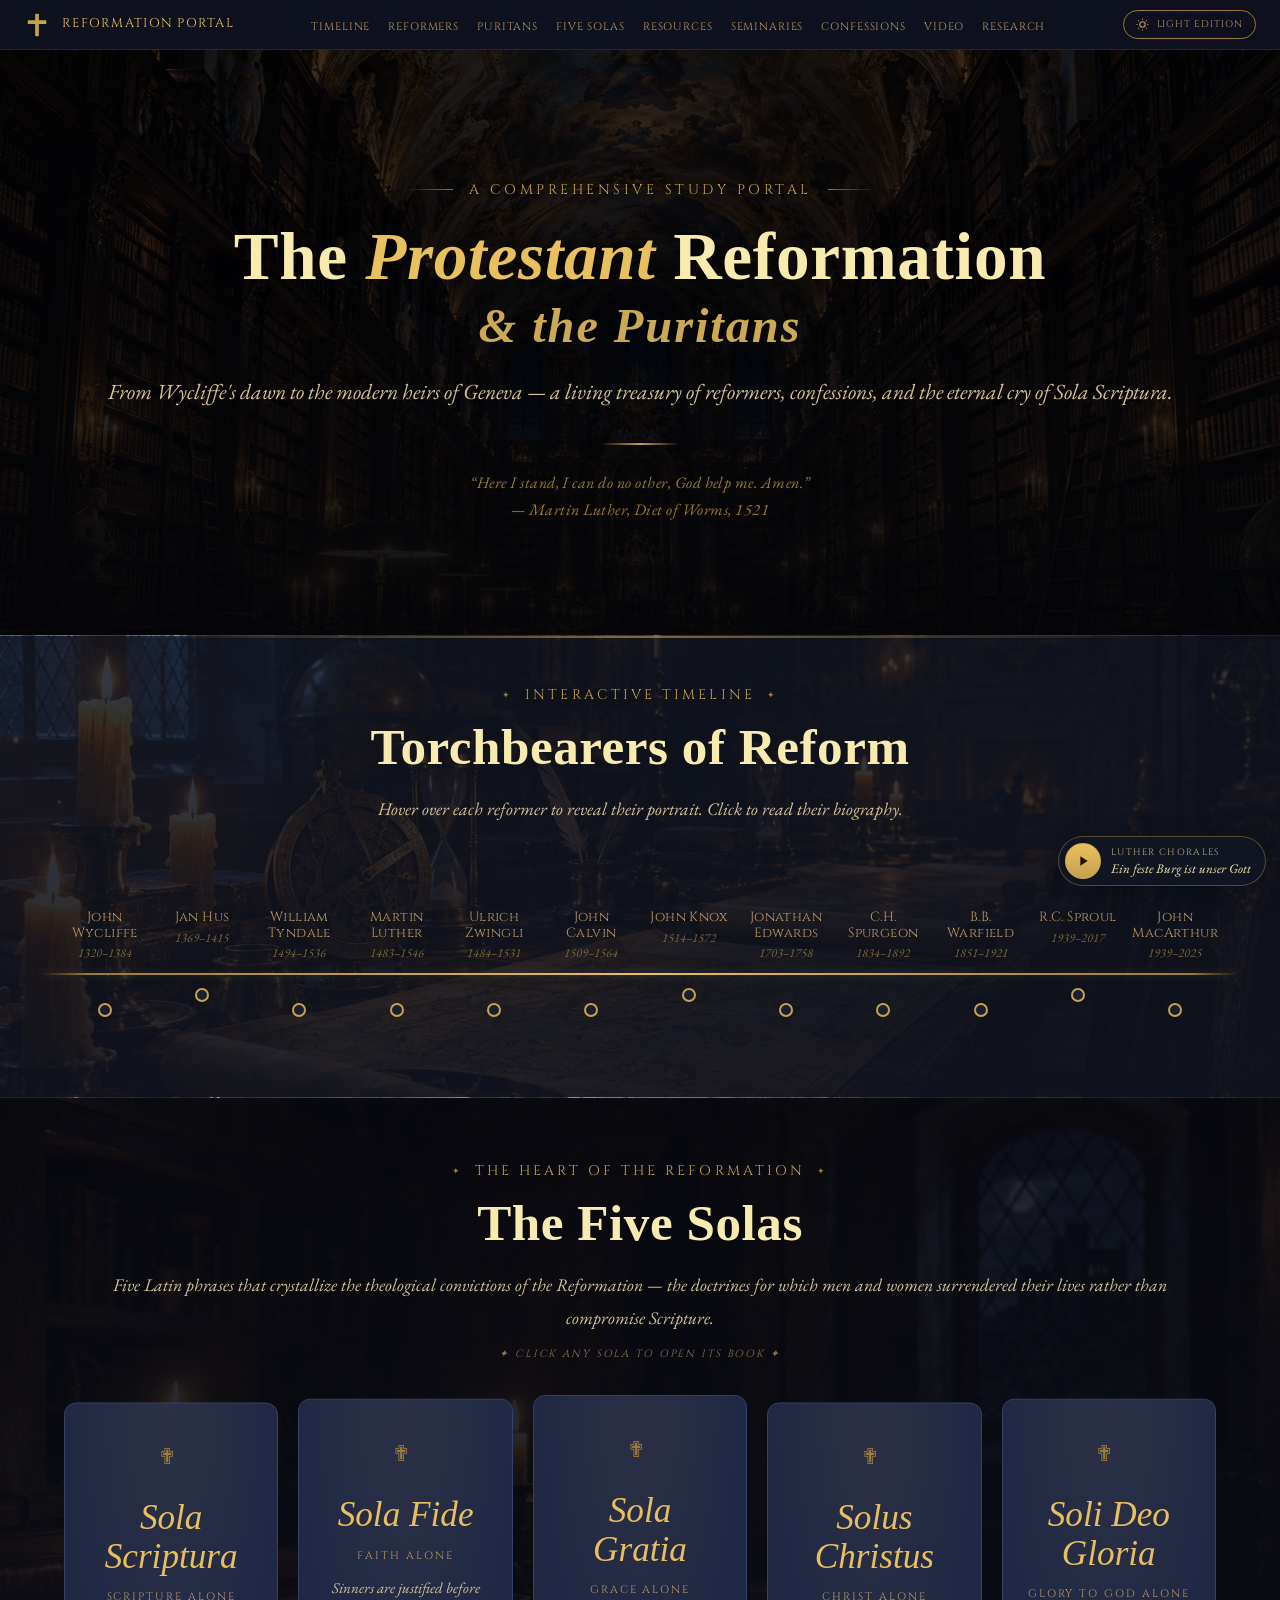
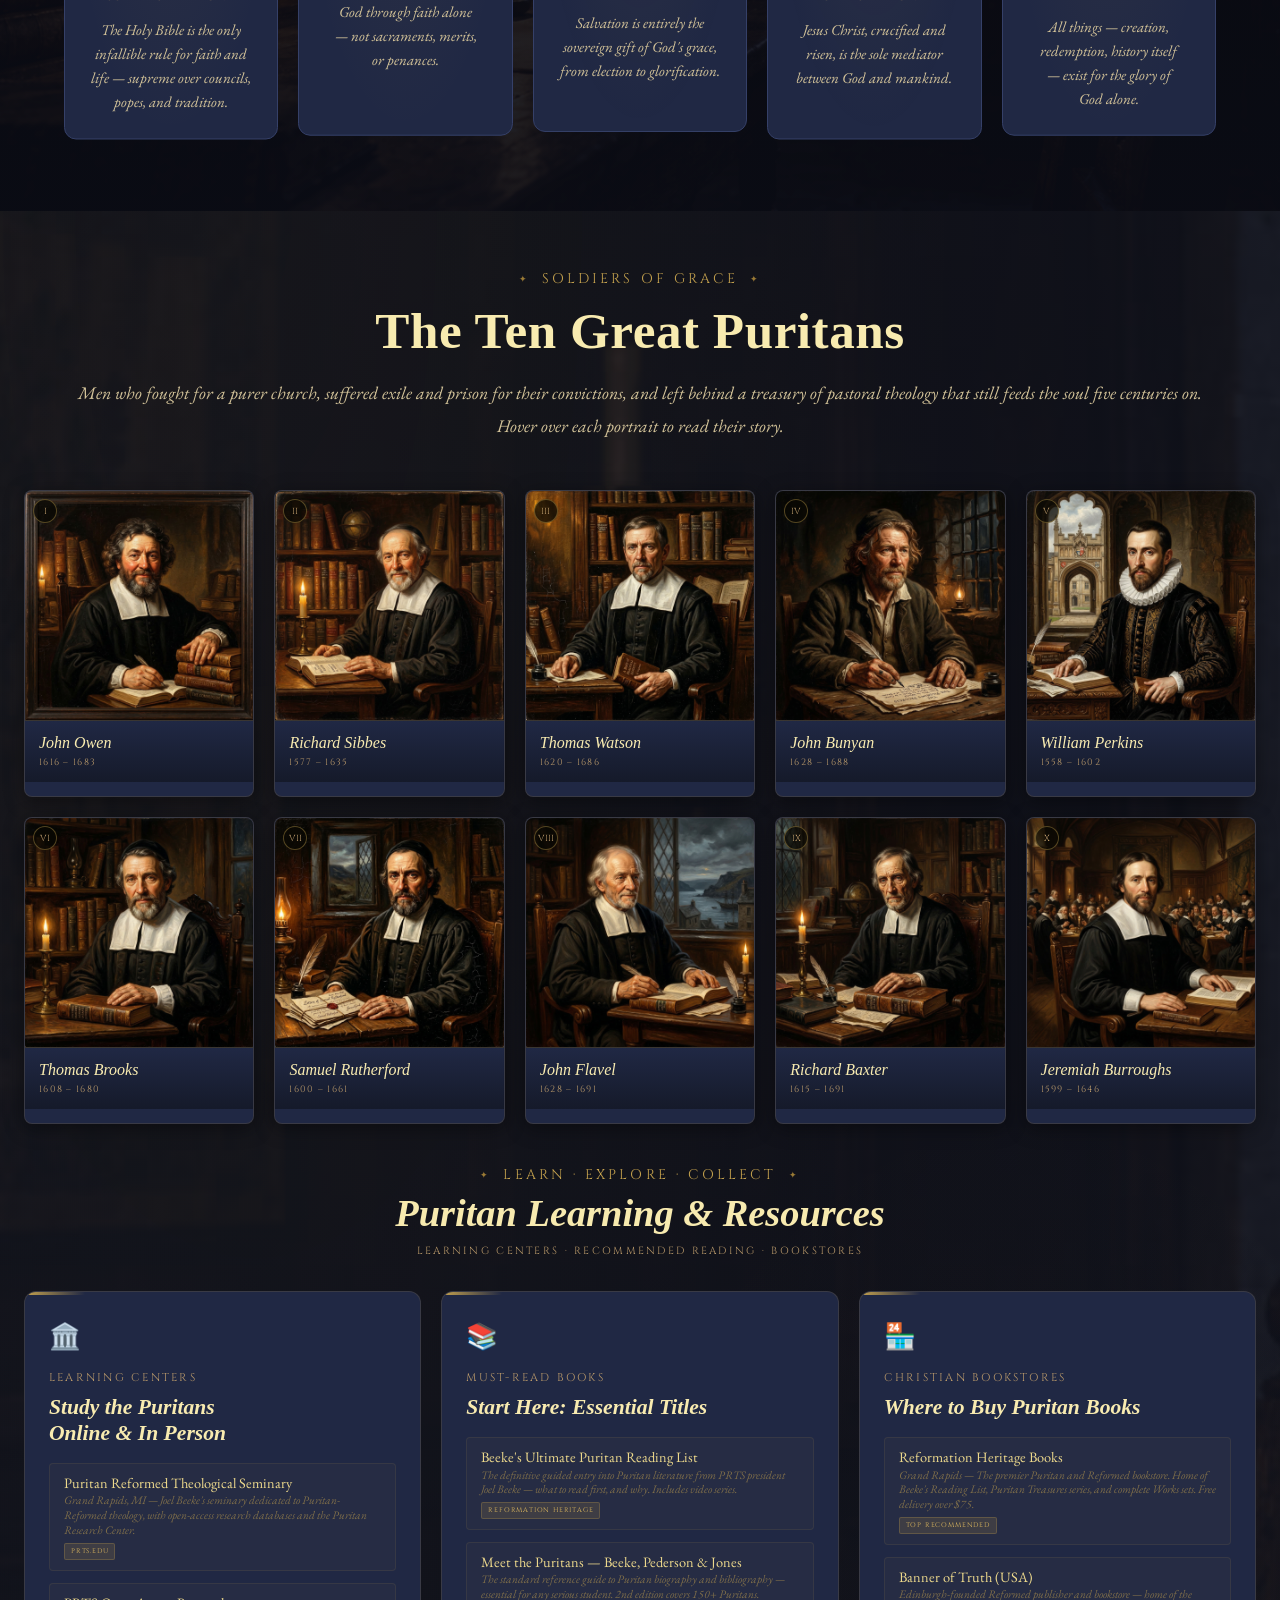
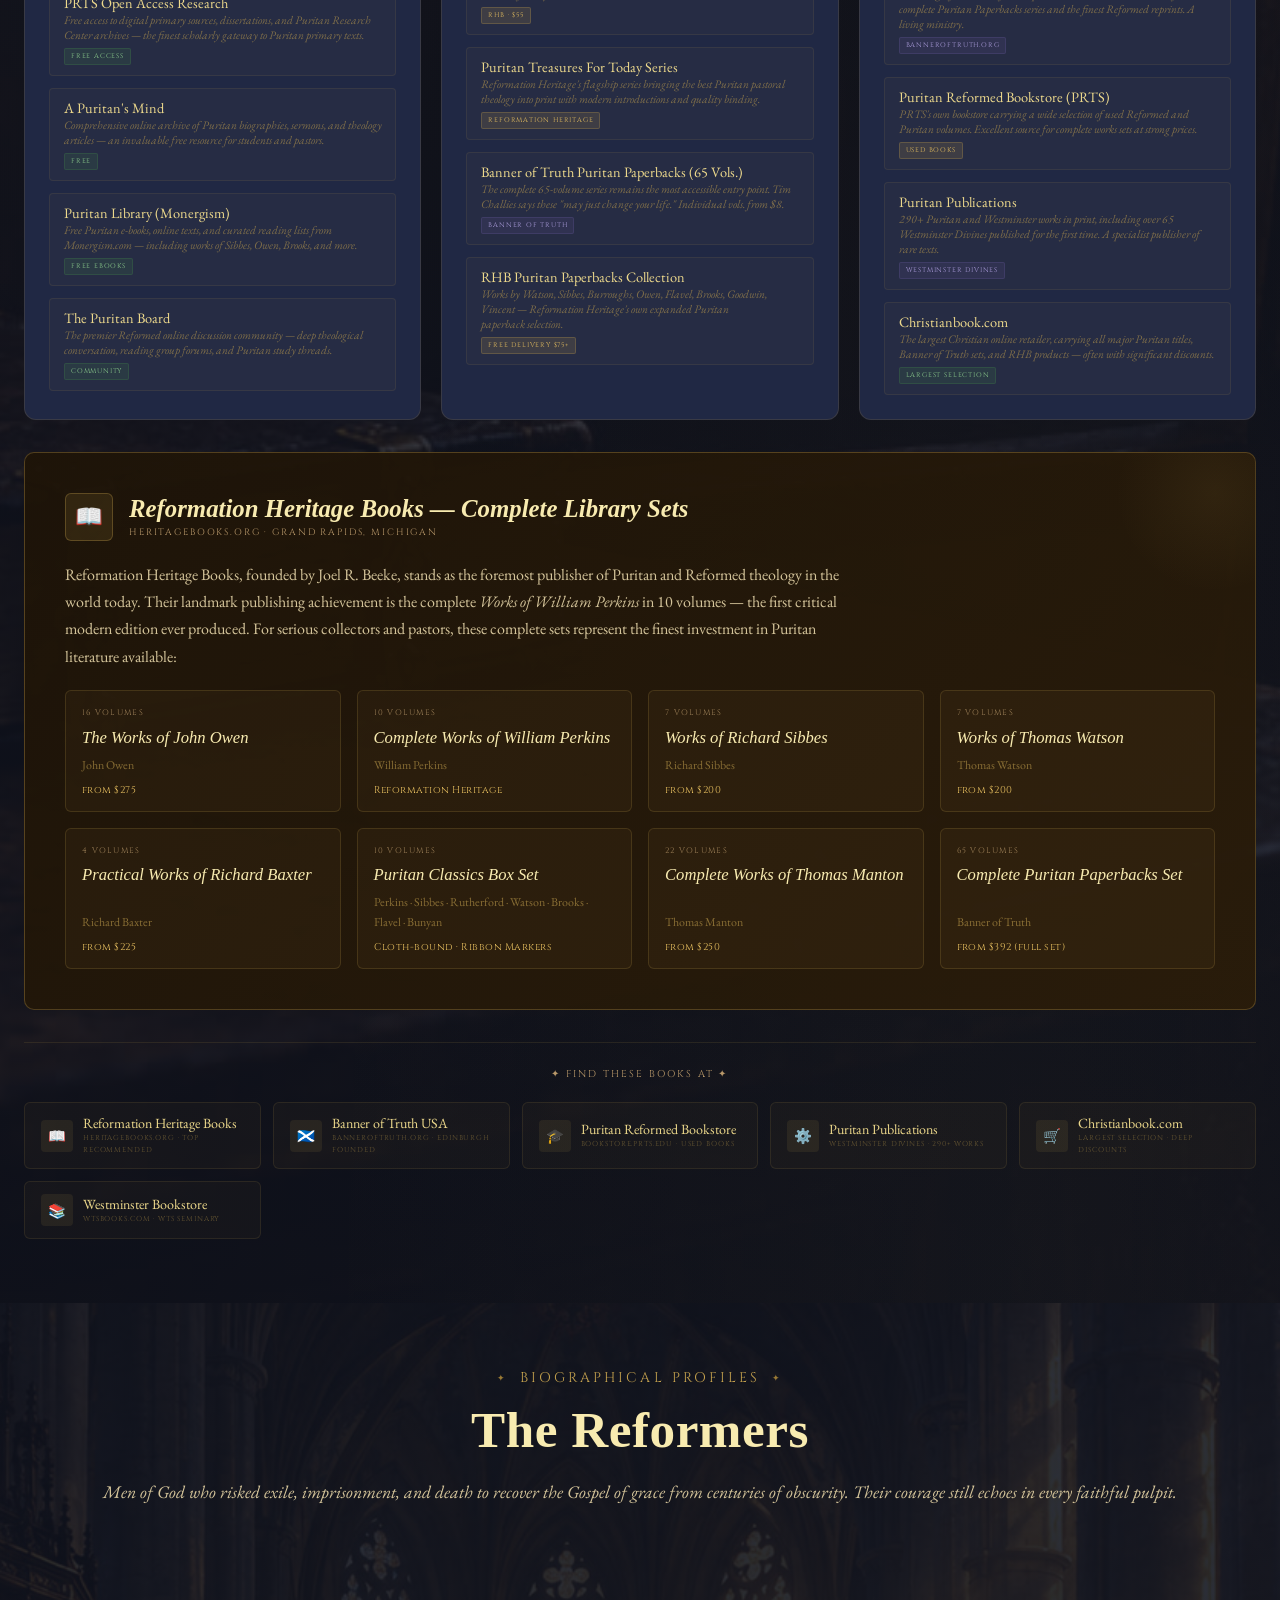
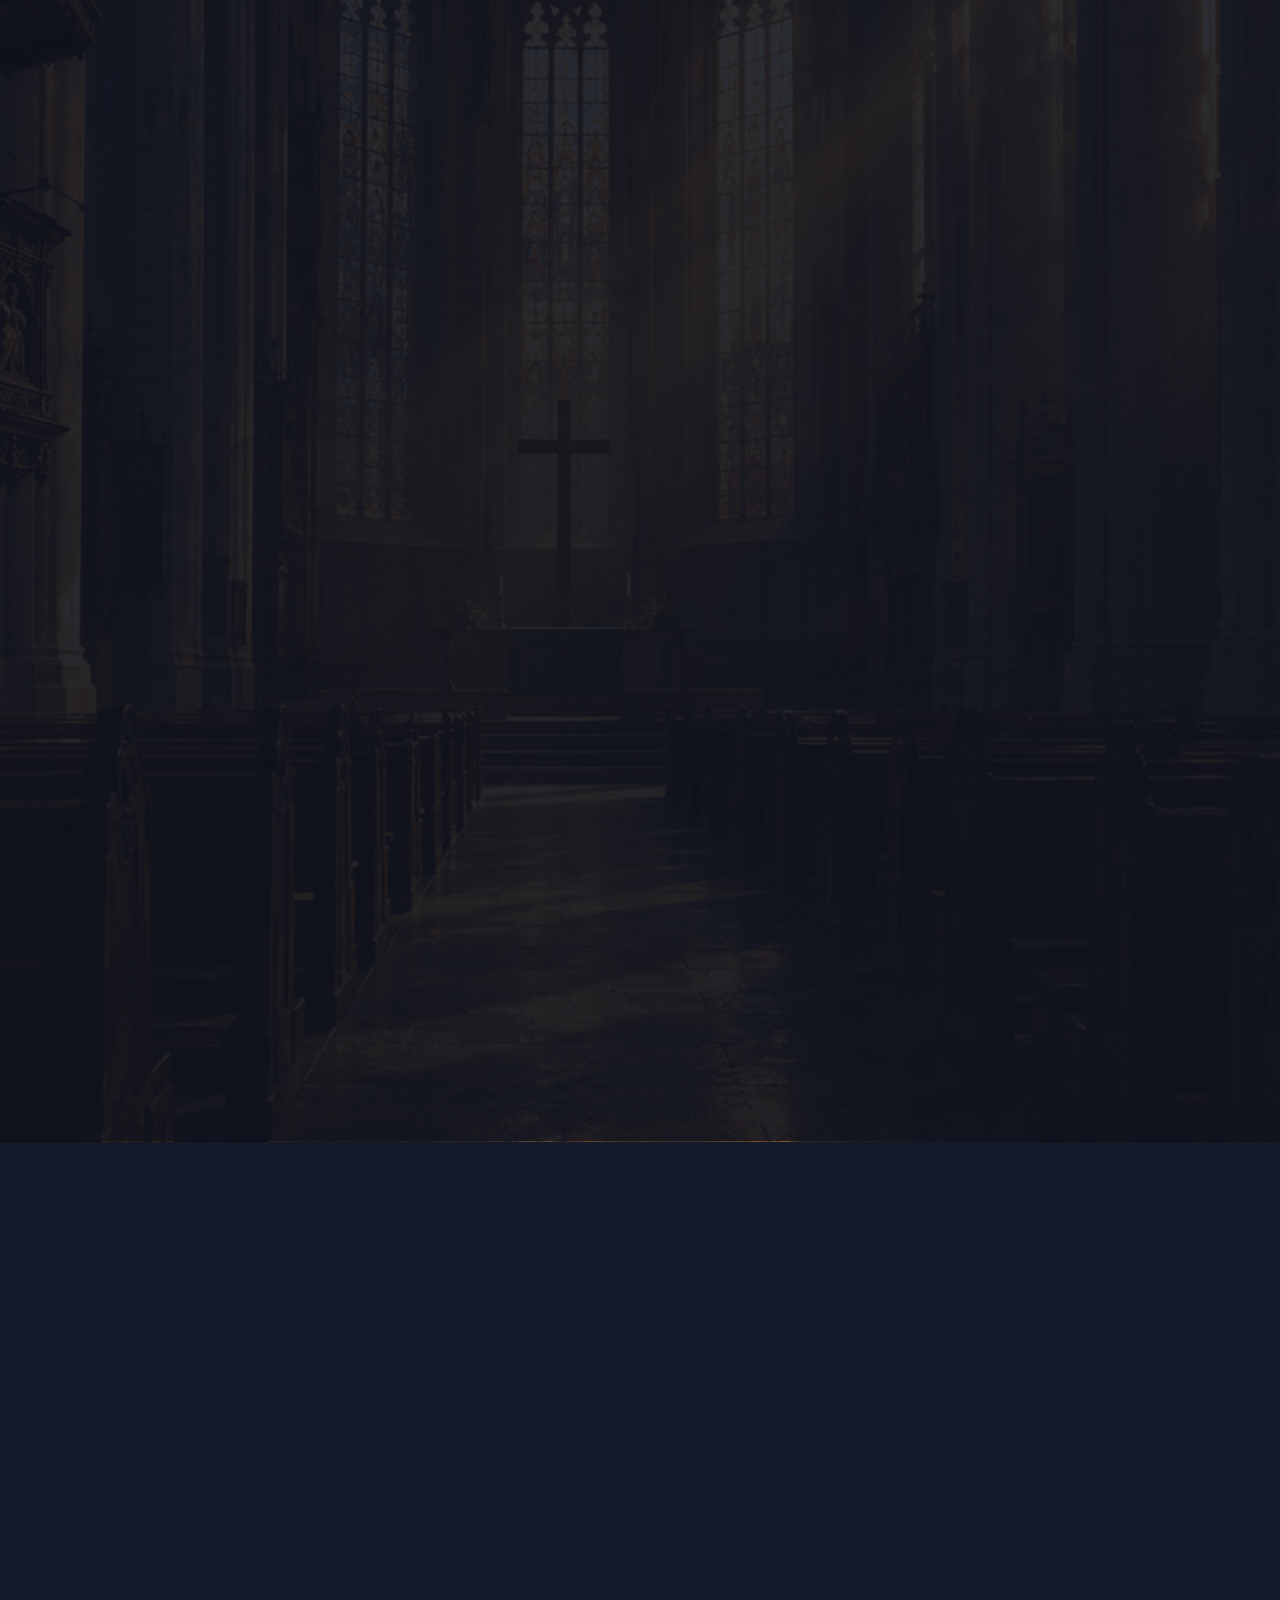
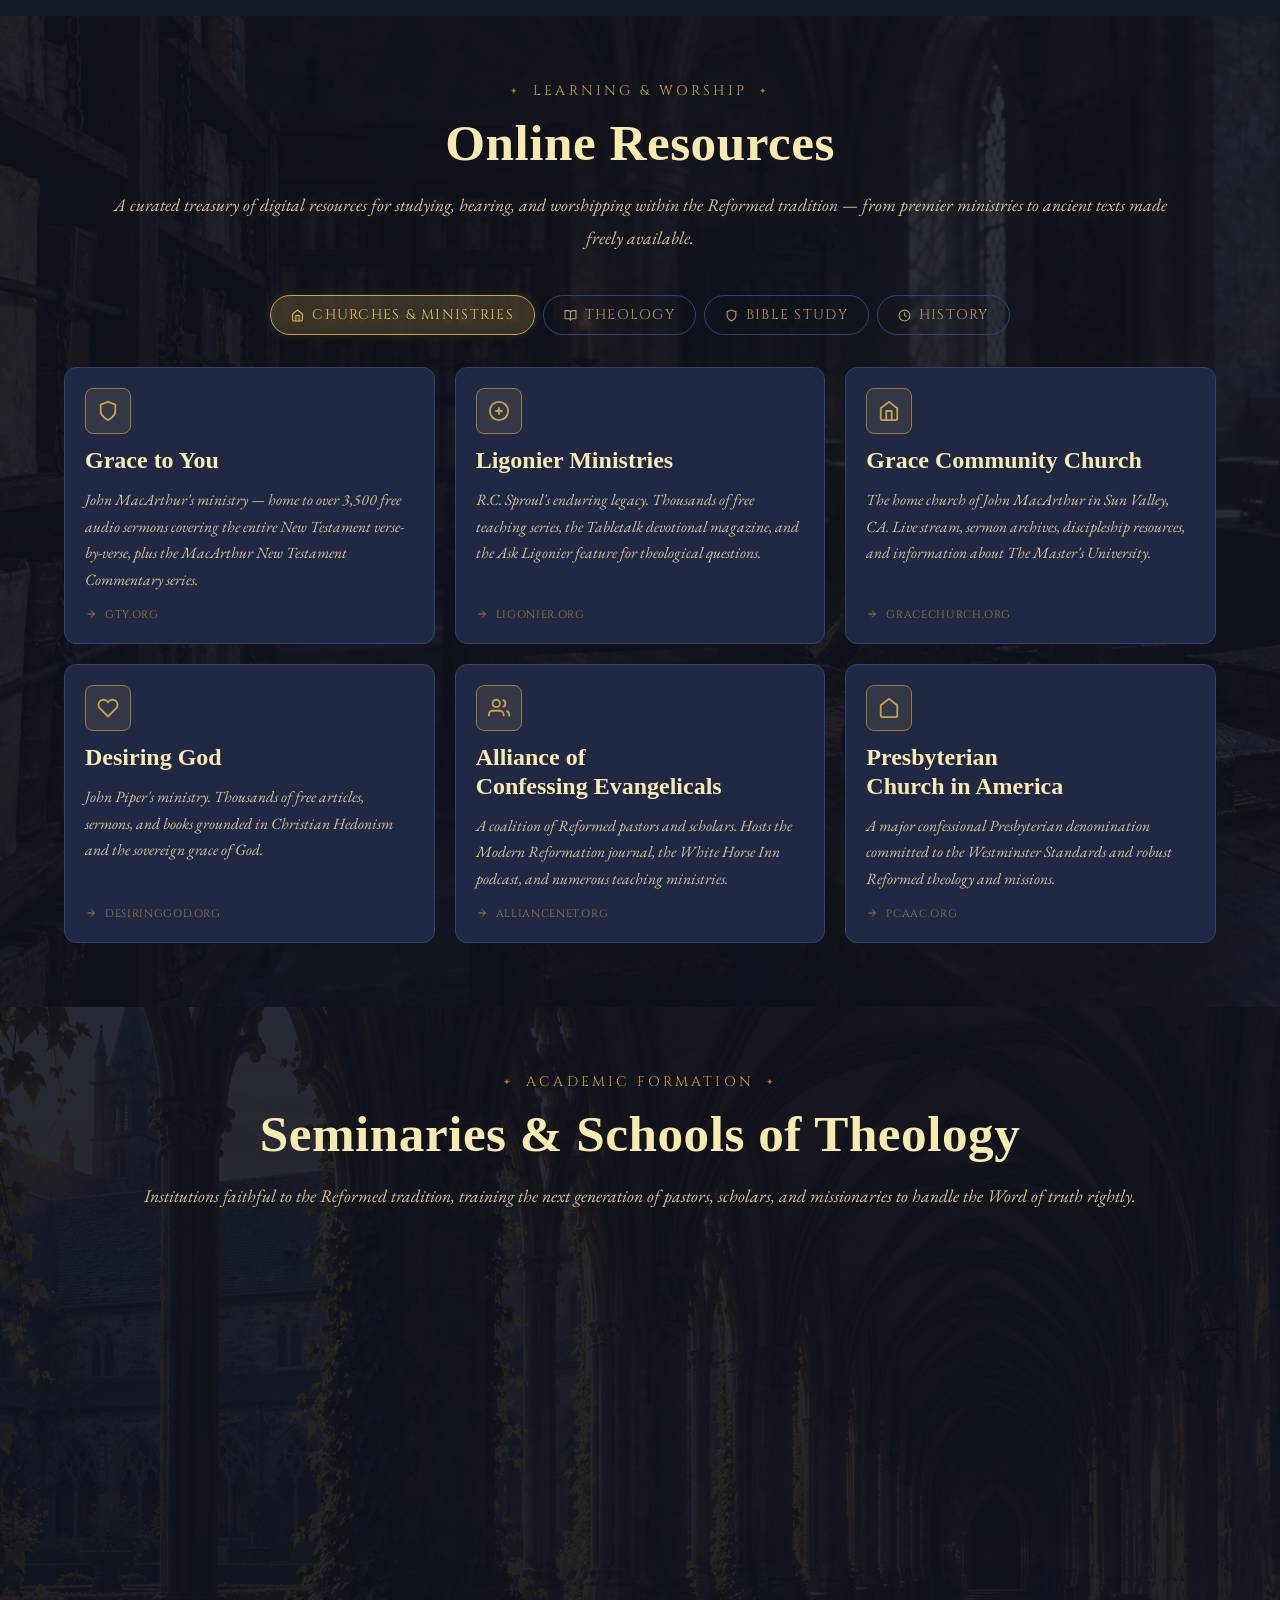
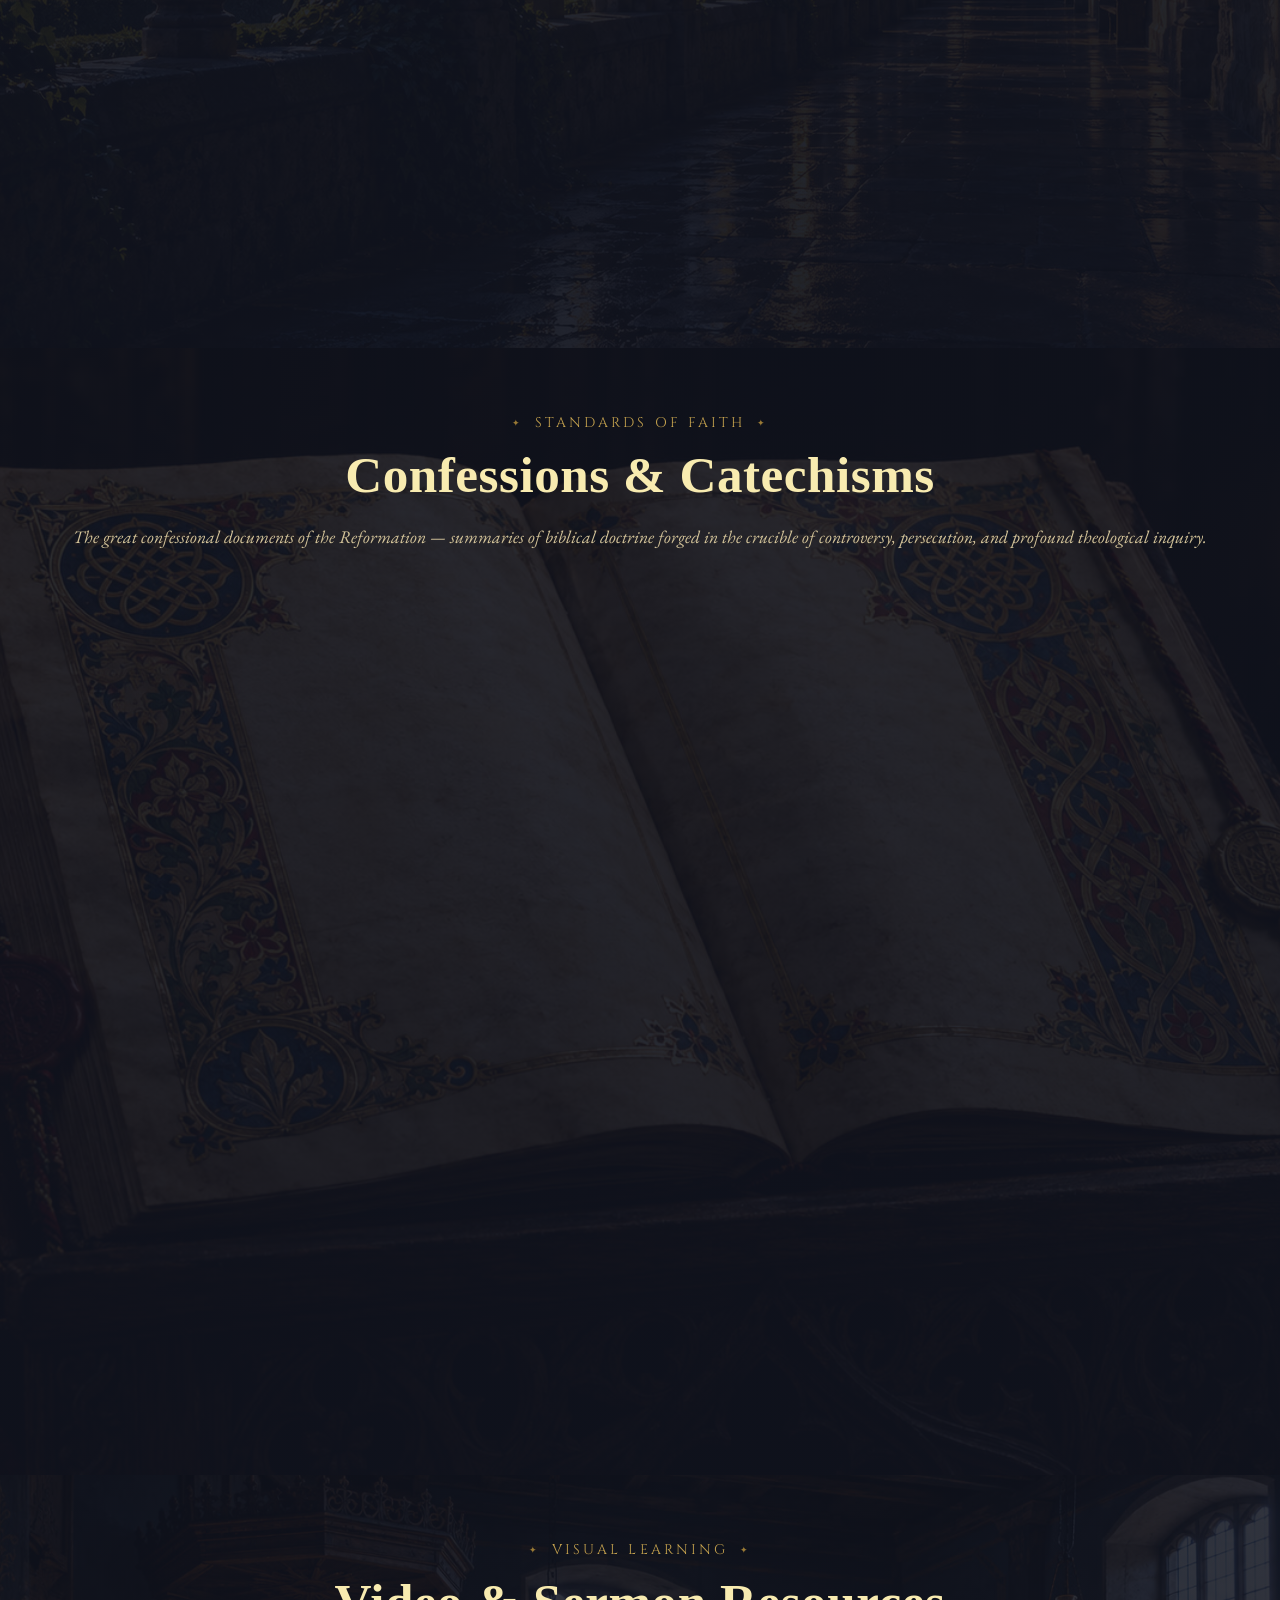
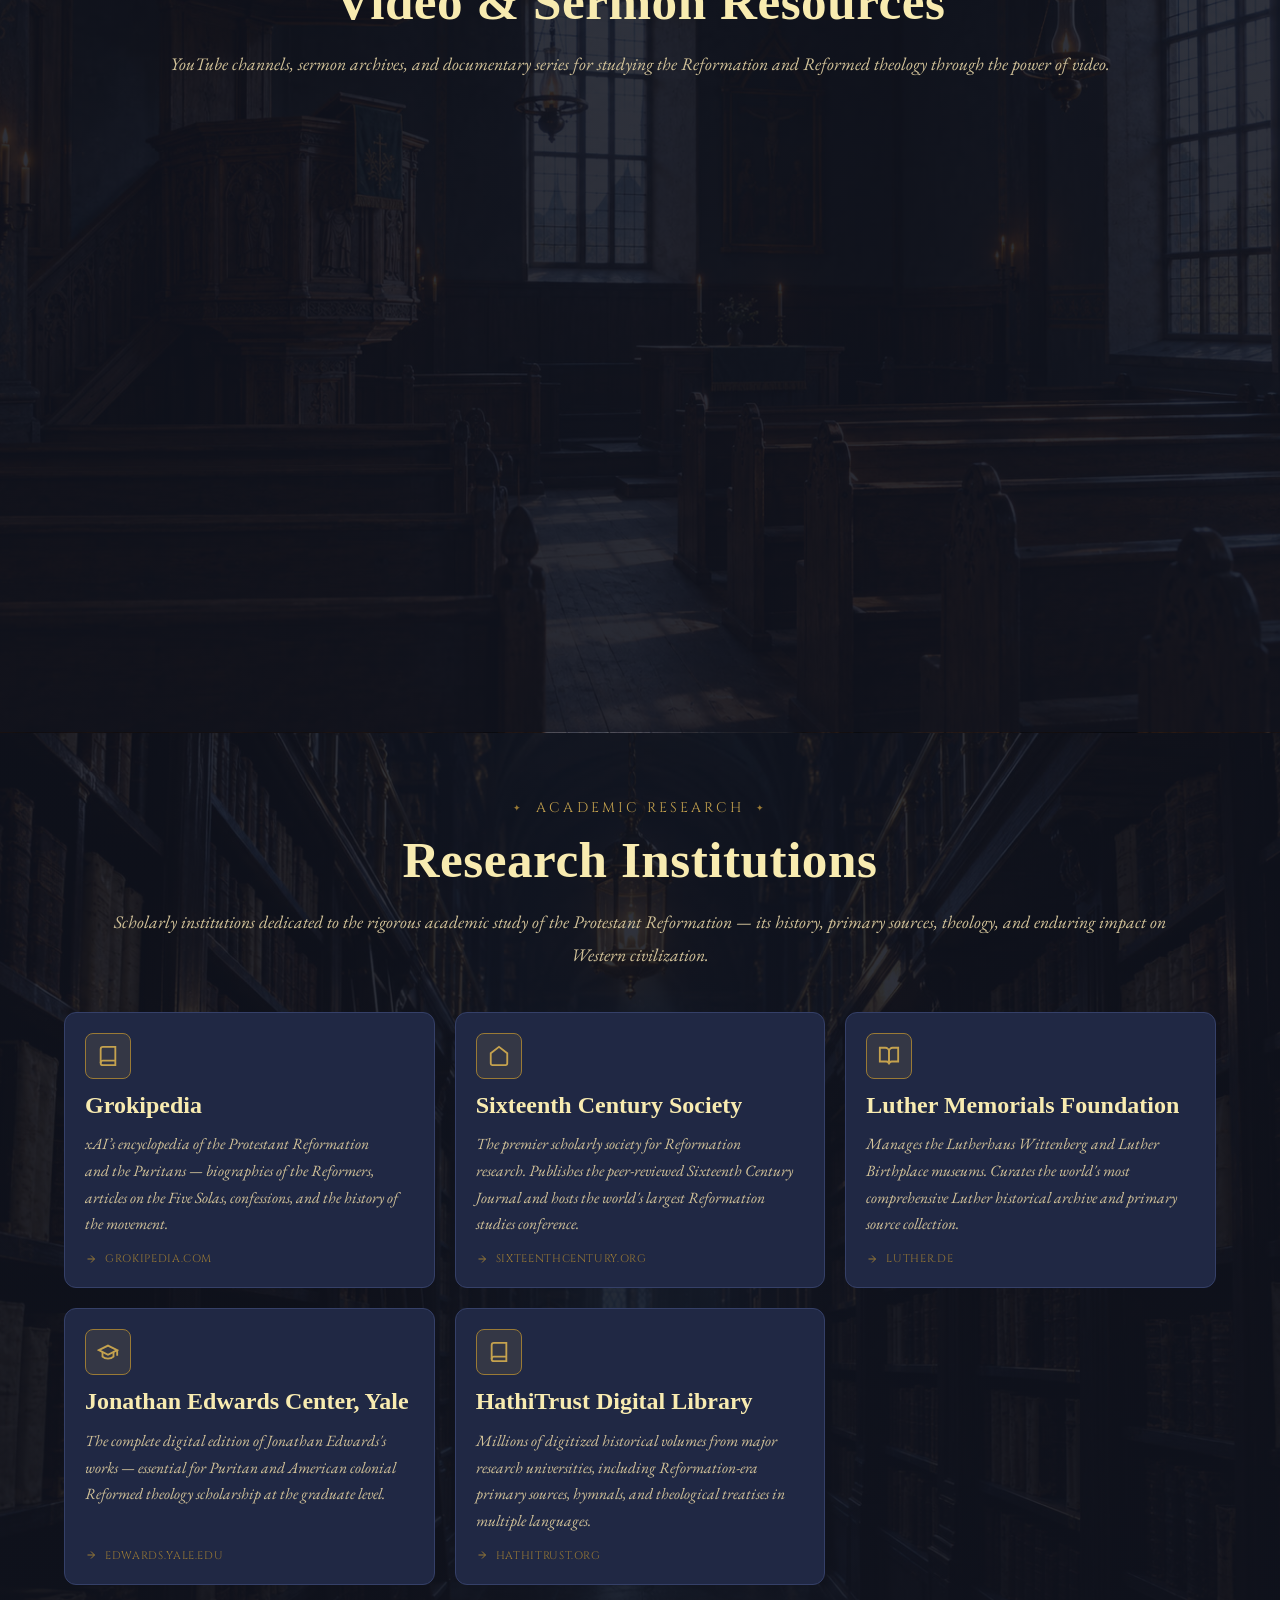
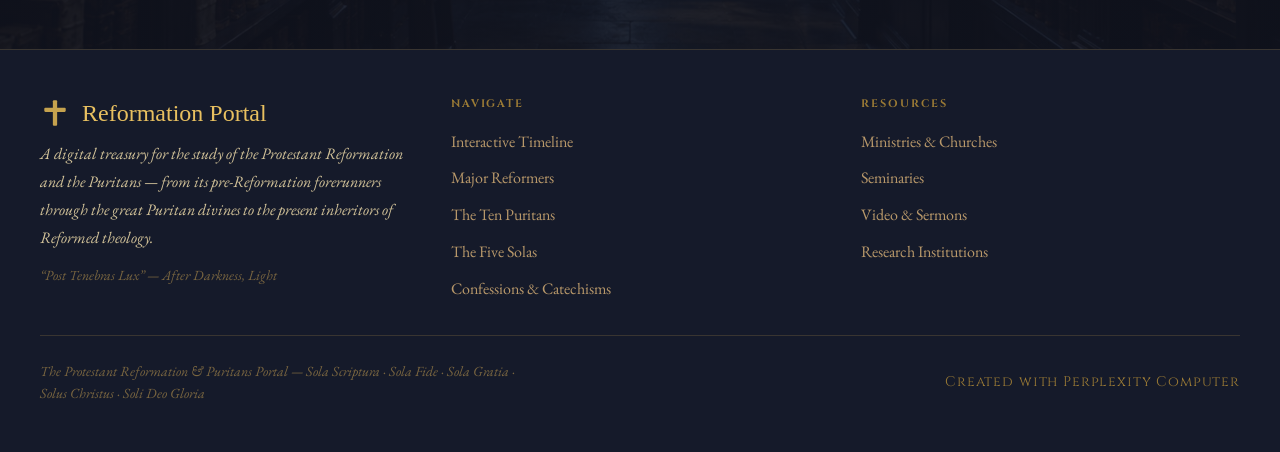
==== commit b9098f4b: "Add Scots Confession card (dark and light pages)" ====
--- a/index.html
+++ b/index.html
@@ -1412,6 +1412,12 @@
         <span class="confession-tradition">Lutheran</span>
         <p class="confession-desc">The primary Lutheran confessional document, presented to Emperor Charles V. Authored principally by Philip Melanchthon, it defined Lutheran doctrine against Rome.</p>
       </a>
+      <a class="confession-card reveal" href="https://en.wikipedia.org/wiki/Scots_Confession" target="_blank" rel="noopener noreferrer">
+        <span class="confession-year">1560</span>
+        <h3 class="confession-name">Scots Confession</h3>
+        <span class="confession-tradition">Reformed / Scottish</span>
+        <p class="confession-desc">Written in four days by John Knox and five colleagues, &ldquo;the Six Johns,&rdquo; after Scotland&rsquo;s Parliament agreed to reform the nation&rsquo;s religion. Parliament approved it on 27 August 1560, and it remained the Church of Scotland&rsquo;s confession until the Westminster Confession replaced it in 1647.</p>
+      </a>
       <a class="confession-card reveal" href="https://www.crcna.org/welcome/beliefs/confessions/belgic-confession" target="_blank" rel="noopener noreferrer">
         <span class="confession-year">1561</span>
         <h3 class="confession-name">Belgic Confession</h3>
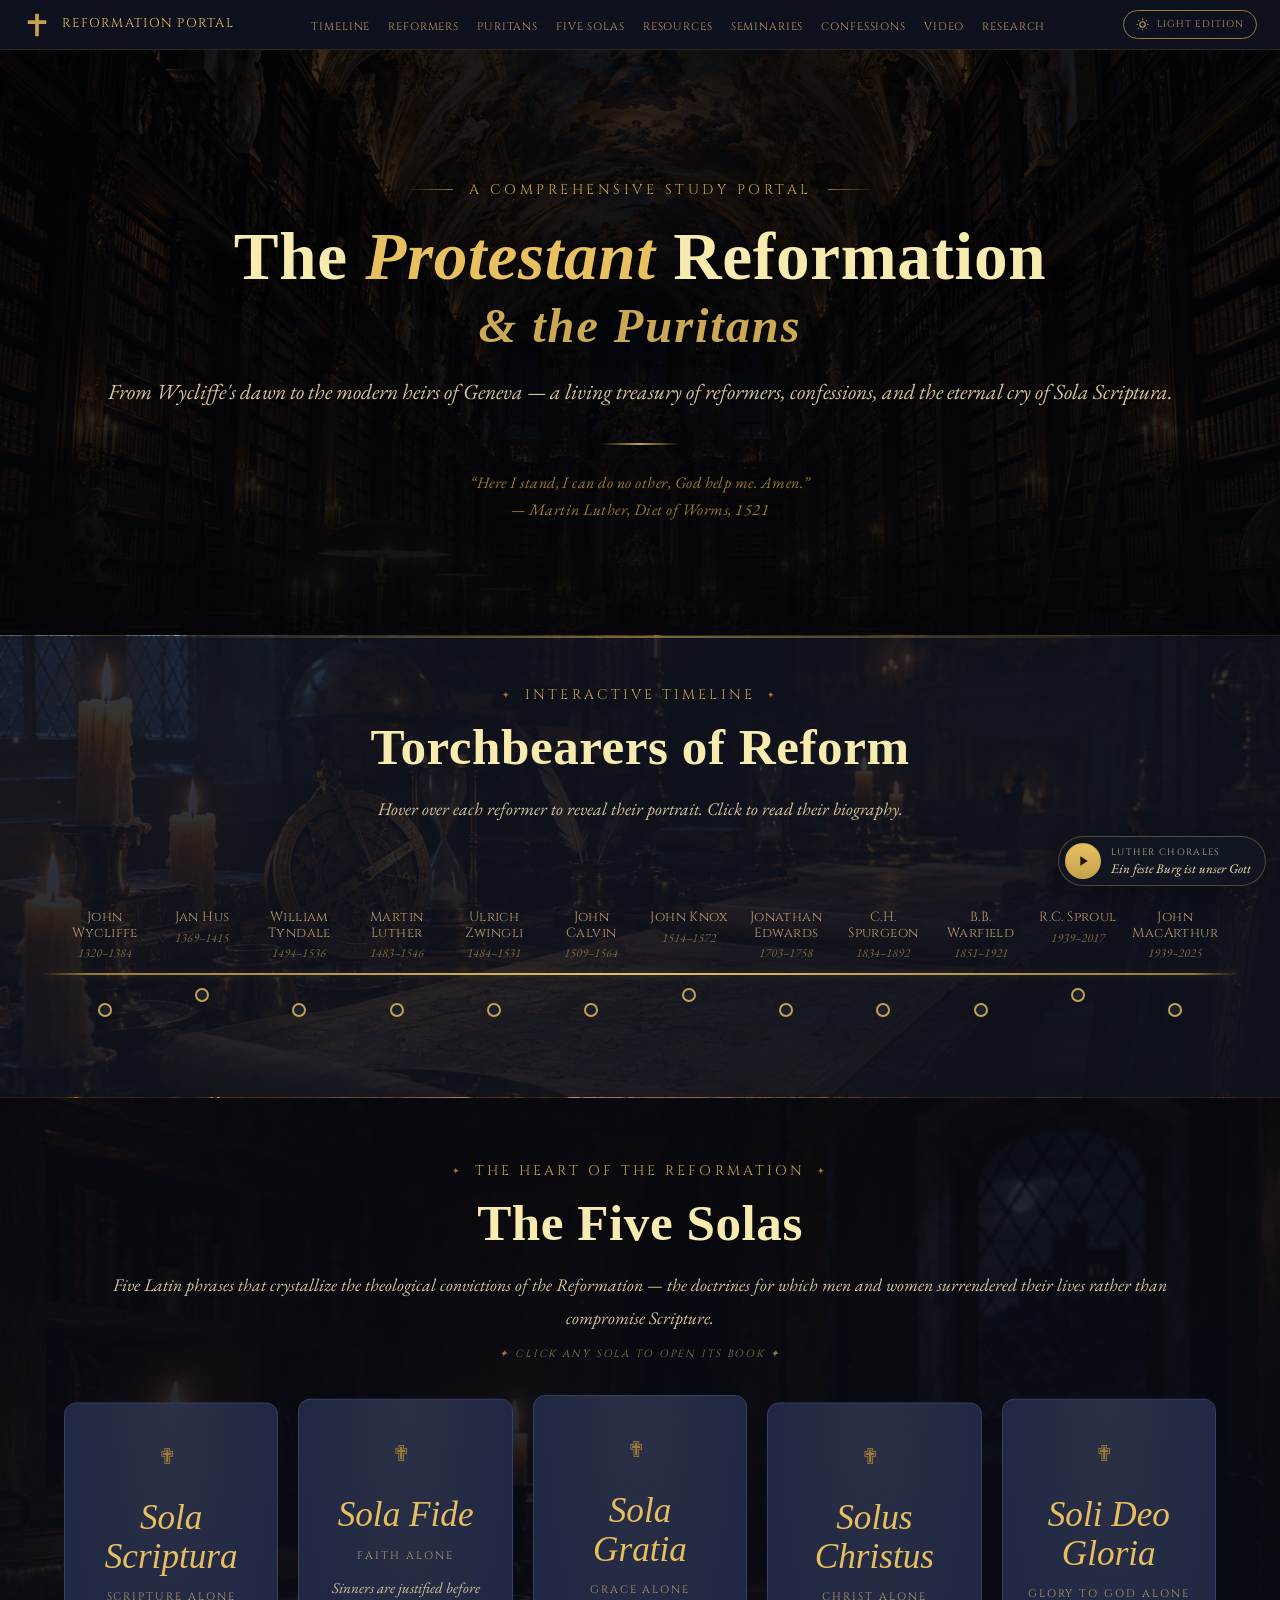
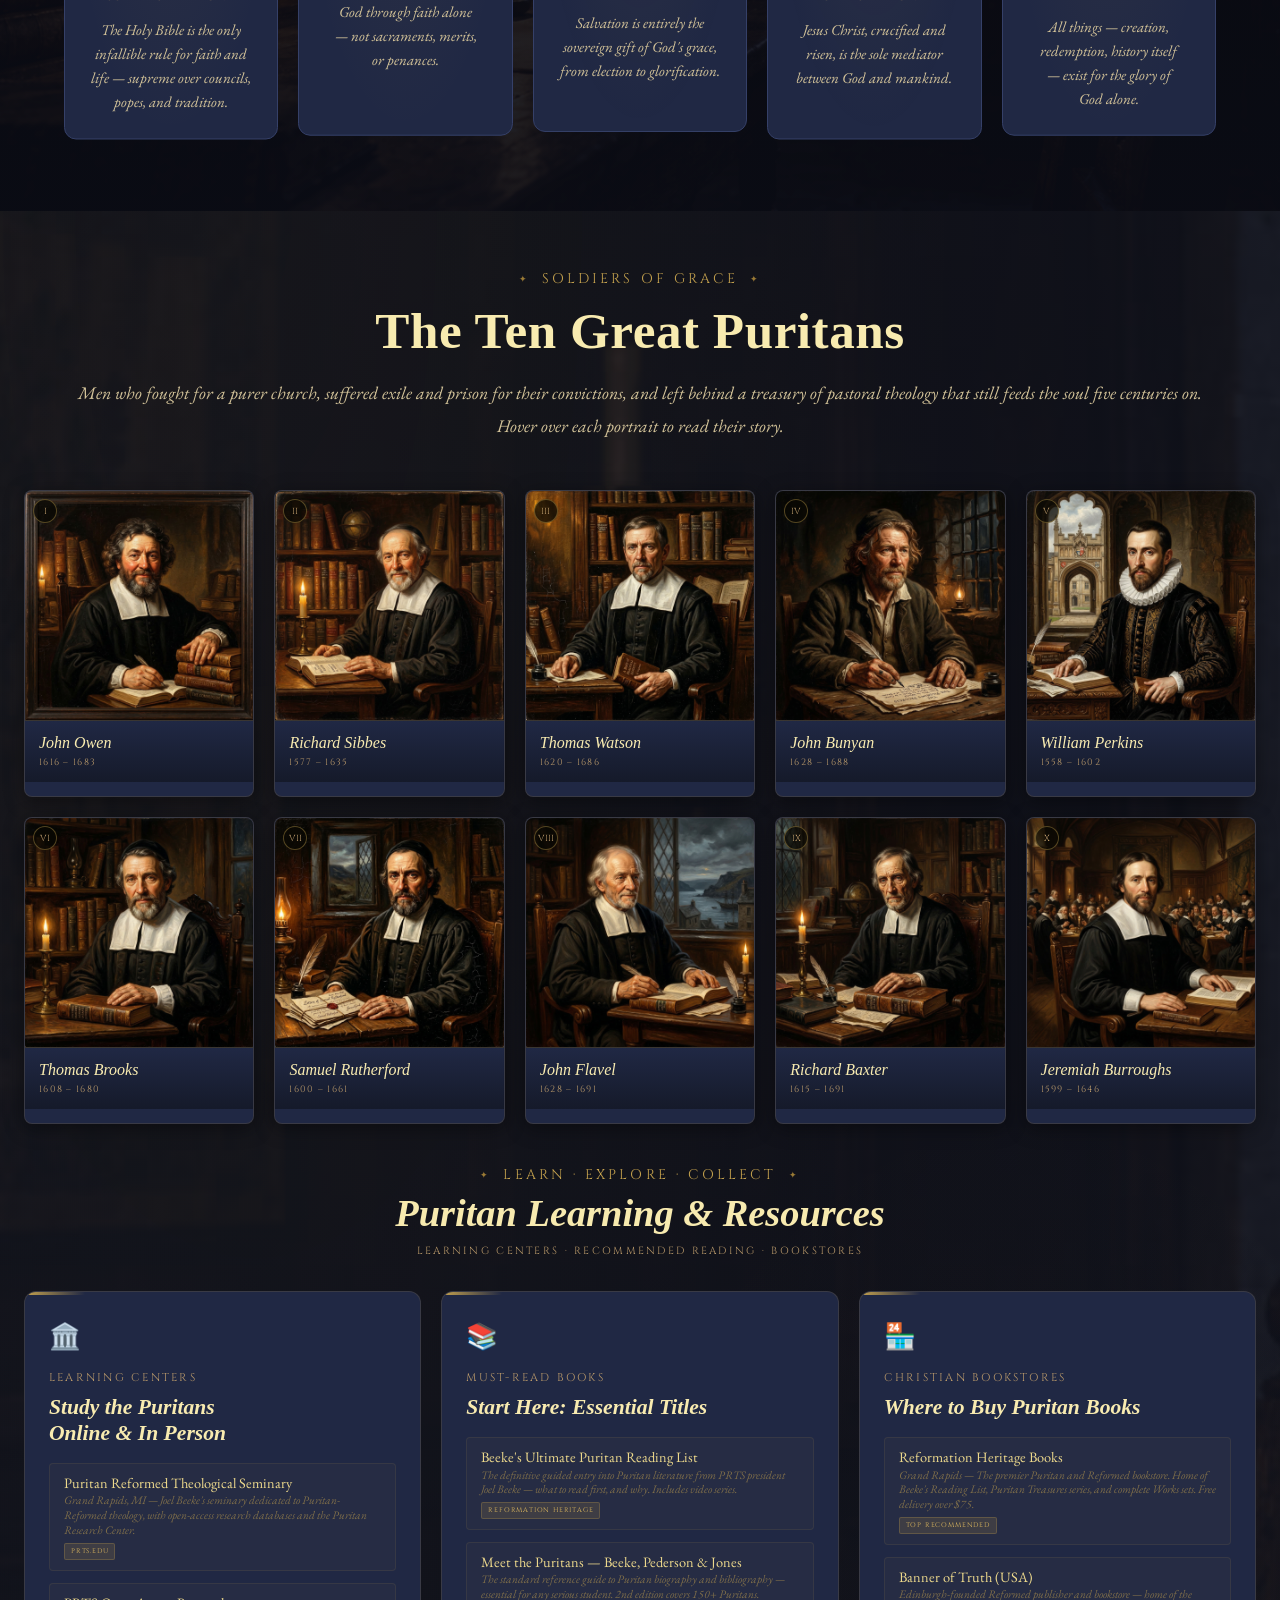
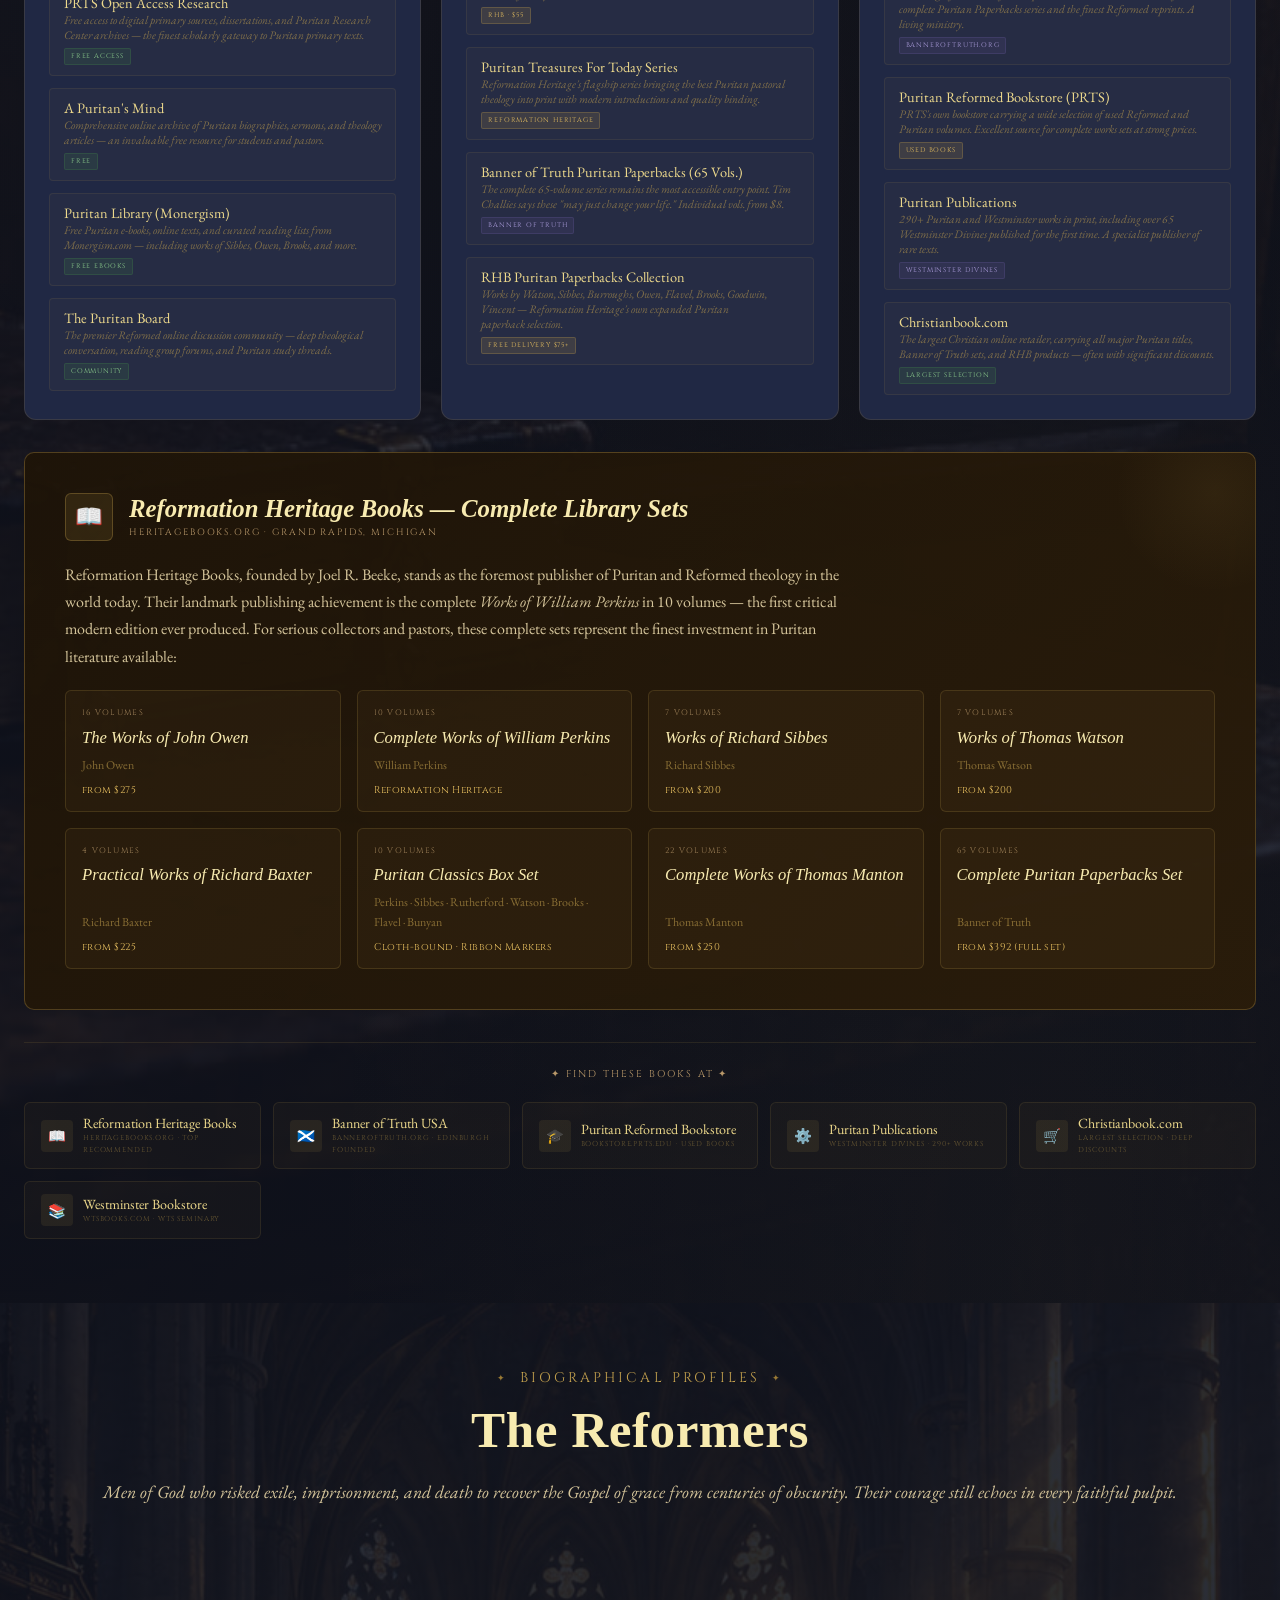
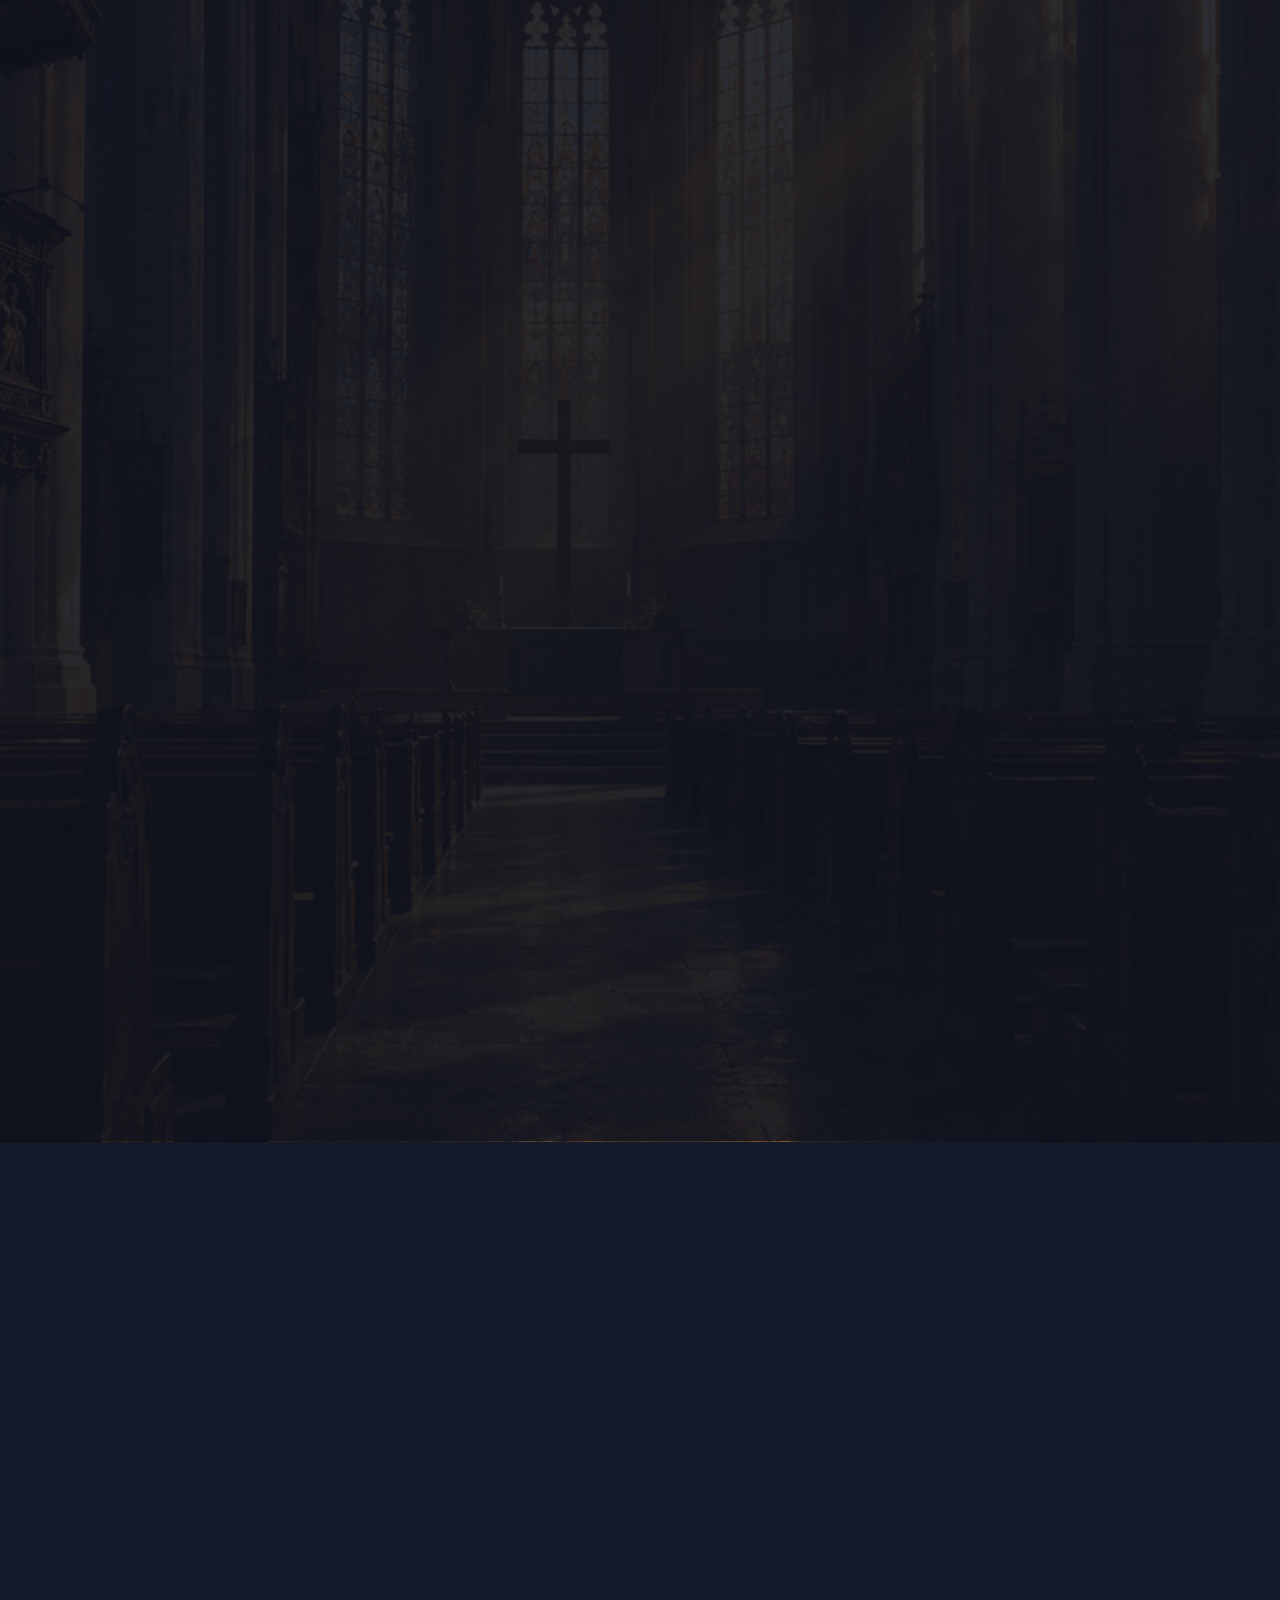
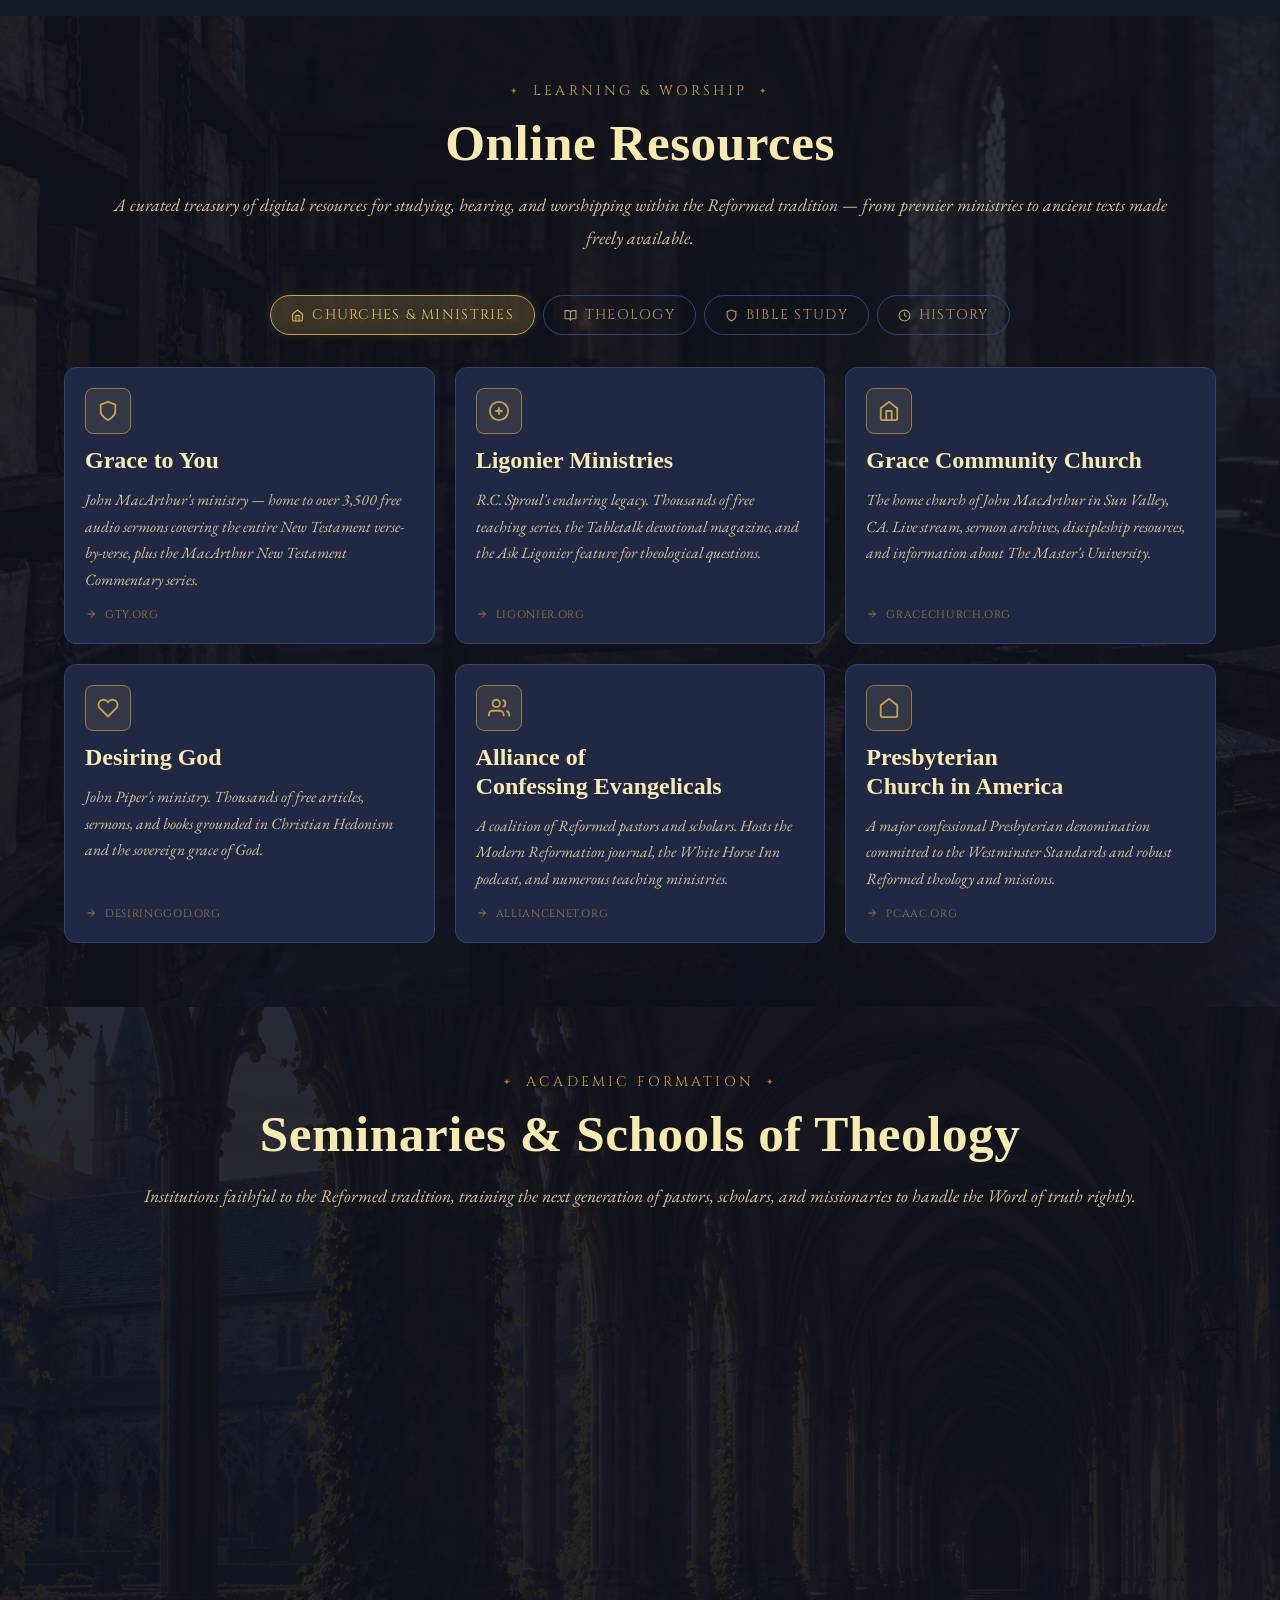
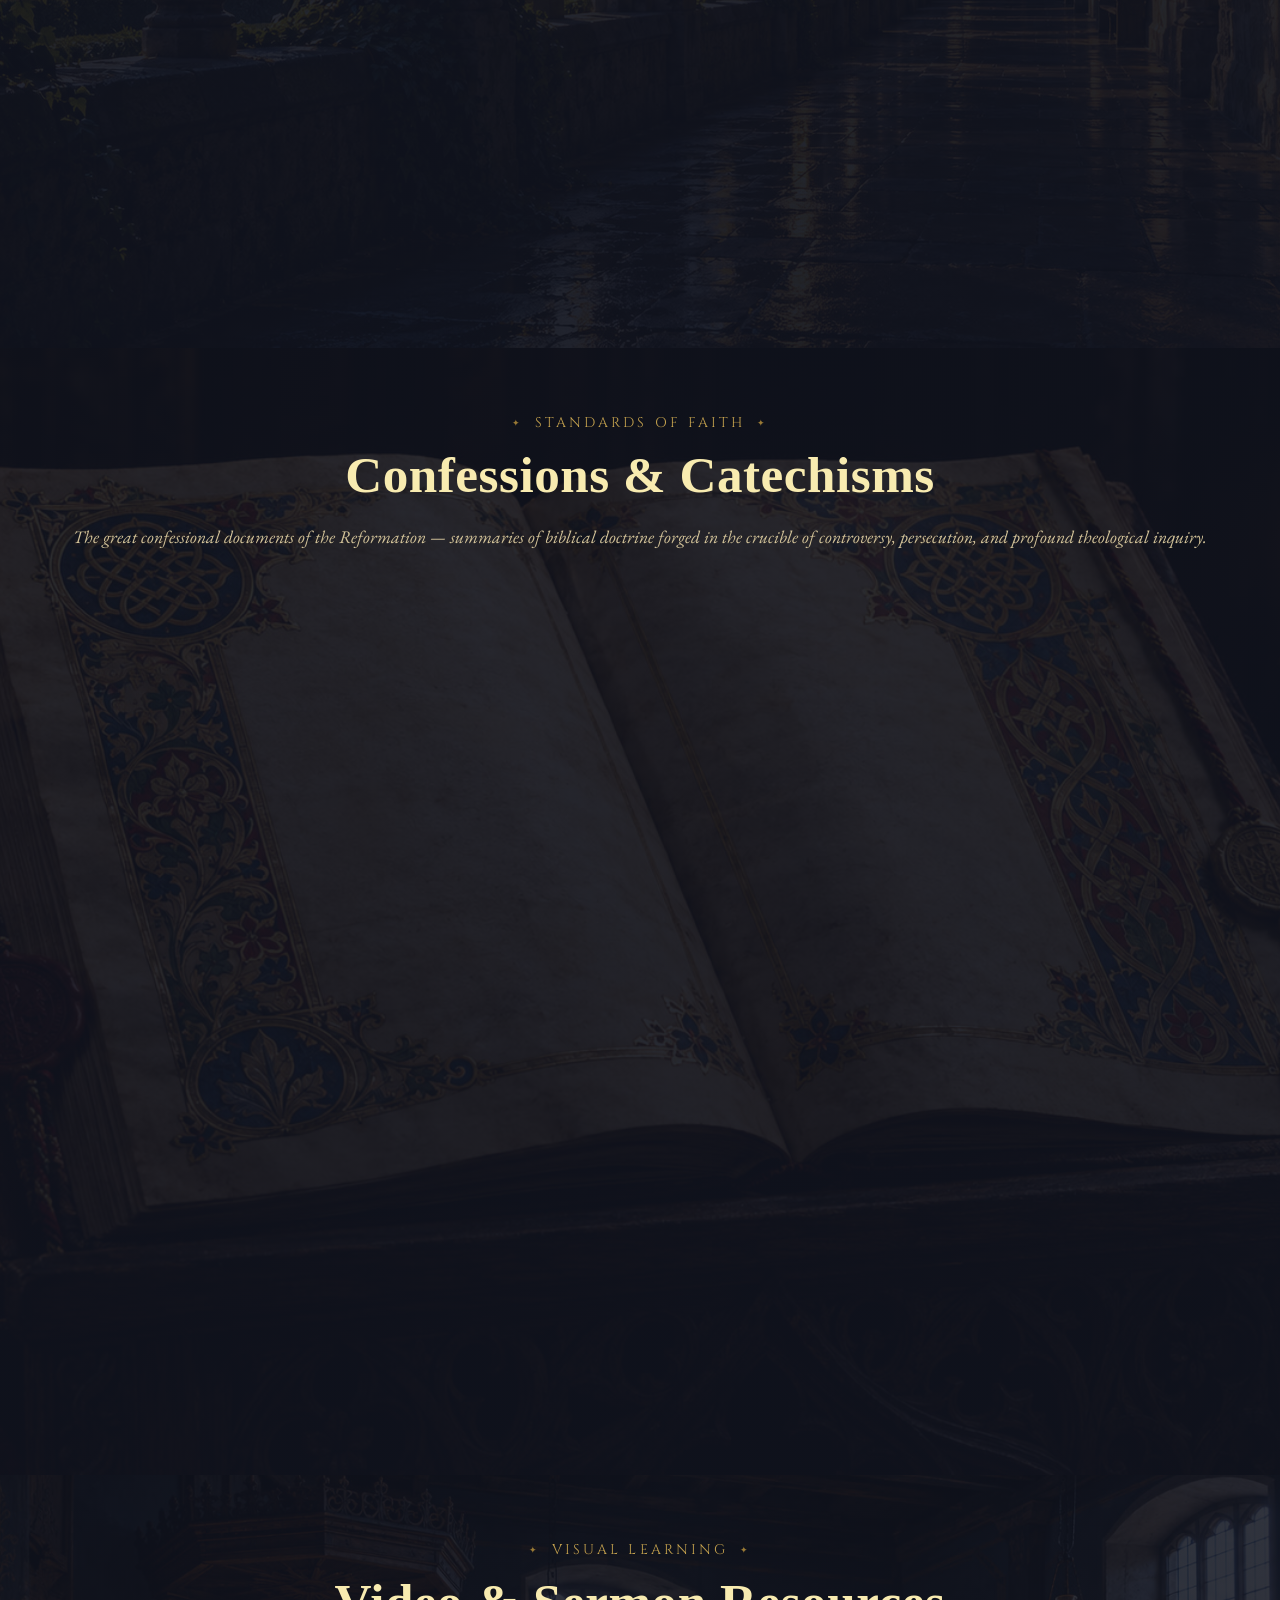
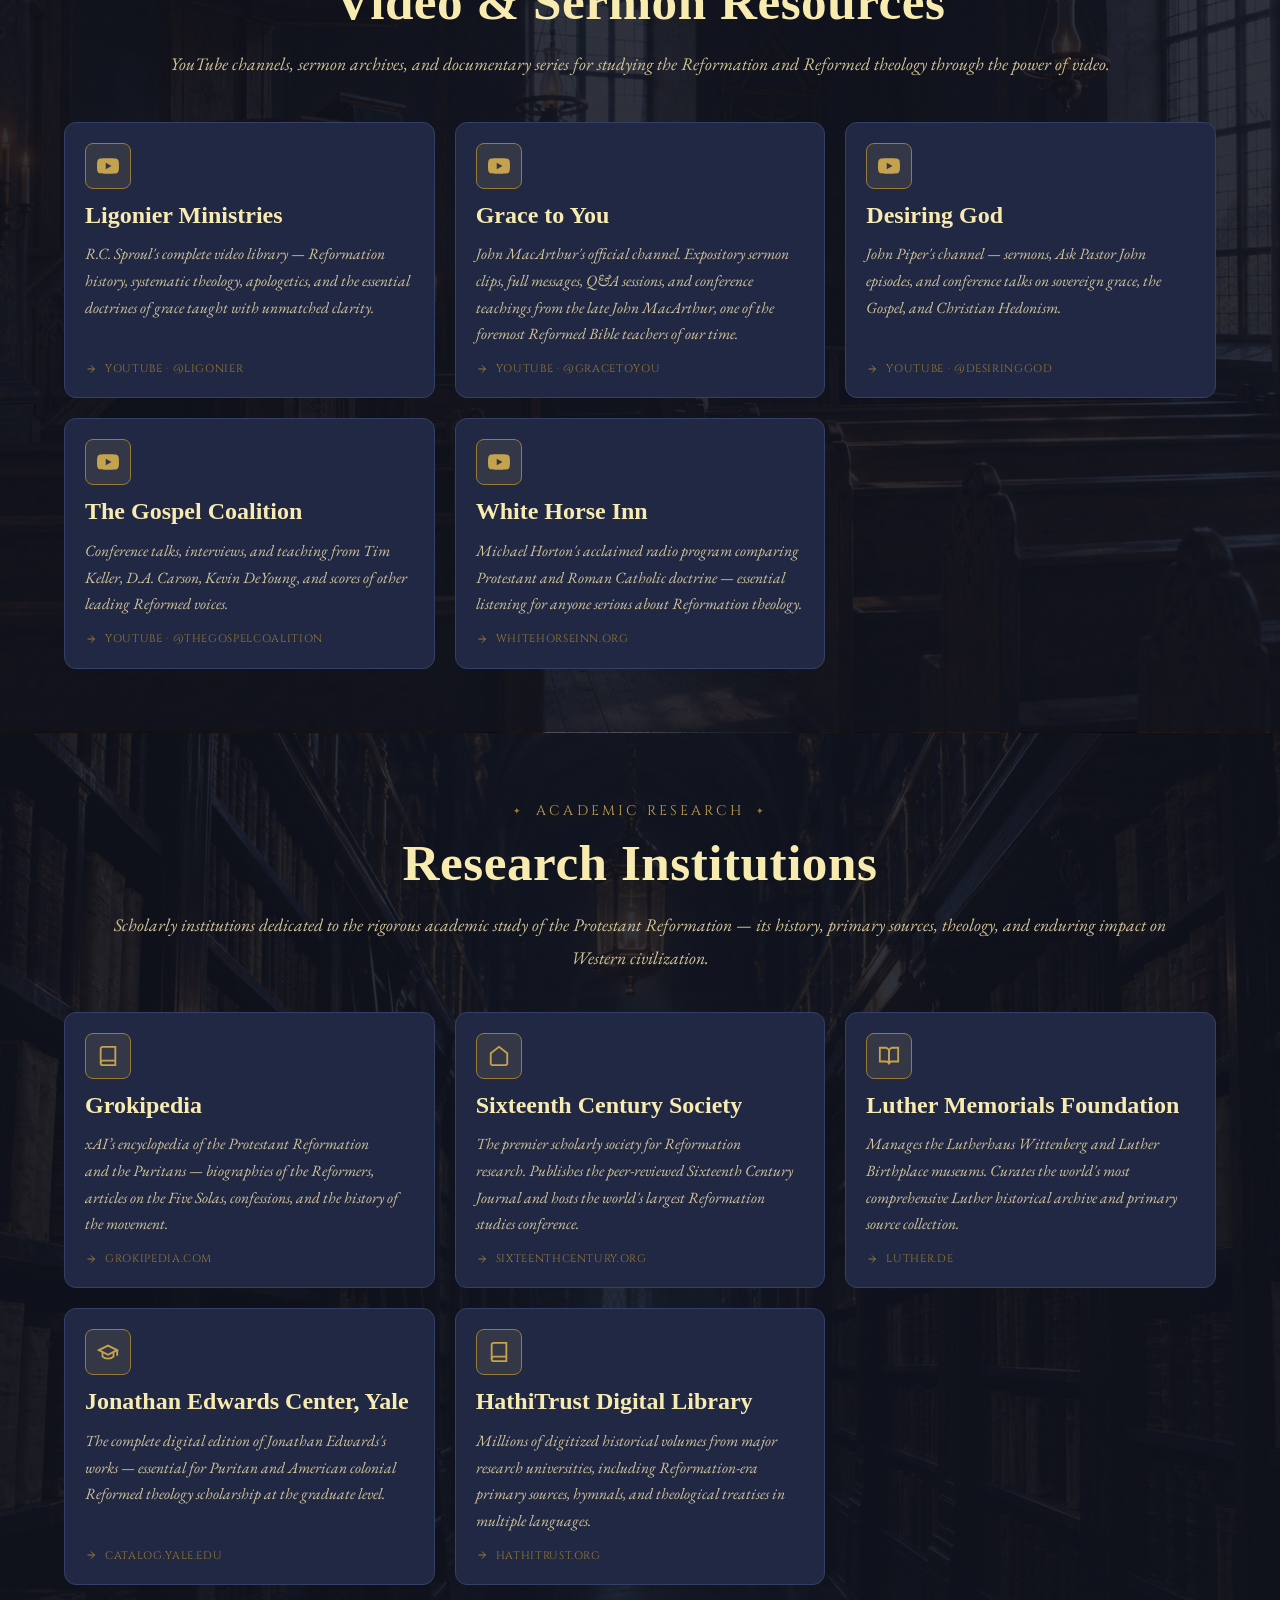
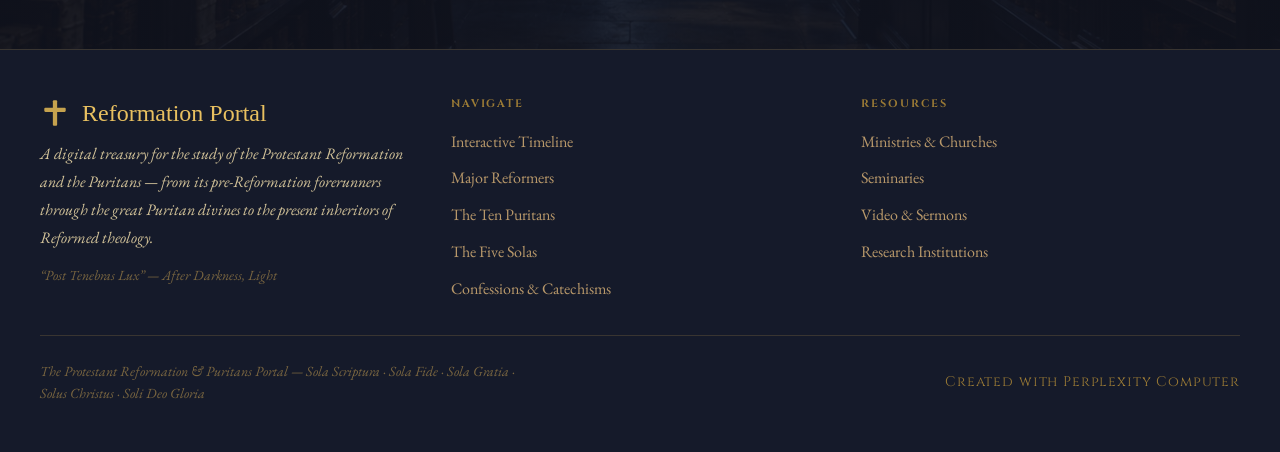
==== commit 3561a01f: "Replace broken Jonathan Edwards Center link on both Portal pages edwards.yale.edu no longer serves t" ====
--- a/index.html
+++ b/index.html
@@ -1331,11 +1331,11 @@
         <p class="resource-card-desc">The most comprehensive Spurgeon resource on the internet. Over 3,000 sermons, his autobiography, letters, and the complete Metropolitan Tabernacle Pulpit.</p>
         <span class="resource-card-url"><svg width="12" height="12" viewBox="0 0 24 24" fill="none" stroke="currentColor" stroke-width="2"><path d="M5 12h14M12 5l7 7-7 7"/></svg> spurgeon.org</span>
       </a>
-      <a class="resource-card" href="https://edwards.yale.edu" target="_blank" rel="noopener noreferrer">
+      <a class="resource-card" href="https://catalog.yale.edu/div/research-outreach/jonathan-edwards-center-online-archive/" target="_blank" rel="noopener noreferrer">
         <div class="resource-card-icon"><svg width="22" height="22" viewBox="0 0 24 24" fill="none" stroke="currentColor" stroke-width="2"><path d="M22 10v6M2 10l10-5 10 5-10 5z"/><path d="M6 12v5c3 3 9 3 12 0v-5"/></svg></div>
         <h3 class="resource-card-title">Jonathan Edwards Center at Yale</h3>
         <p class="resource-card-desc">The complete digital works of Jonathan Edwards — including unpublished sermons, personal notebooks, and the definitive 26-volume Yale edition online.</p>
-        <span class="resource-card-url"><svg width="12" height="12" viewBox="0 0 24 24" fill="none" stroke="currentColor" stroke-width="2"><path d="M5 12h14M12 5l7 7-7 7"/></svg> edwards.yale.edu</span>
+        <span class="resource-card-url"><svg width="12" height="12" viewBox="0 0 24 24" fill="none" stroke="currentColor" stroke-width="2"><path d="M5 12h14M12 5l7 7-7 7"/></svg> catalog.yale.edu</span>
       </a>
       <a class="resource-card" href="https://archive.org/search?query=protestant+reformation" target="_blank" rel="noopener noreferrer">
         <div class="resource-card-icon"><svg width="22" height="22" viewBox="0 0 24 24" fill="none" stroke="currentColor" stroke-width="2"><rect x="2" y="3" width="20" height="14" rx="2"/><path d="M8 21h8M12 17v4"/></svg></div>
@@ -1528,11 +1528,11 @@
         <p class="resource-card-desc">Manages the Lutherhaus Wittenberg and Luther Birthplace museums. Curates the world's most comprehensive Luther historical archive and primary source collection.</p>
         <span class="resource-card-url"><svg width="12" height="12" viewBox="0 0 24 24" fill="none" stroke="currentColor" stroke-width="2"><path d="M5 12h14M12 5l7 7-7 7"/></svg> luther.de</span>
       </a>
-      <a class="resource-card reveal" href="https://edwards.yale.edu" target="_blank" rel="noopener noreferrer">
+      <a class="resource-card reveal" href="https://catalog.yale.edu/div/research-outreach/jonathan-edwards-center-online-archive/" target="_blank" rel="noopener noreferrer">
         <div class="resource-card-icon"><svg width="22" height="22" viewBox="0 0 24 24" fill="none" stroke="currentColor" stroke-width="2"><path d="M22 10v6M2 10l10-5 10 5-10 5z"/><path d="M6 12v5c3 3 9 3 12 0v-5"/></svg></div>
         <h3 class="resource-card-title">Jonathan Edwards Center, Yale</h3>
         <p class="resource-card-desc">The complete digital edition of Jonathan Edwards's works — essential for Puritan and American colonial Reformed theology scholarship at the graduate level.</p>
-        <span class="resource-card-url"><svg width="12" height="12" viewBox="0 0 24 24" fill="none" stroke="currentColor" stroke-width="2"><path d="M5 12h14M12 5l7 7-7 7"/></svg> edwards.yale.edu</span>
+        <span class="resource-card-url"><svg width="12" height="12" viewBox="0 0 24 24" fill="none" stroke="currentColor" stroke-width="2"><path d="M5 12h14M12 5l7 7-7 7"/></svg> catalog.yale.edu</span>
       </a>
       <a class="resource-card reveal" href="https://www.hathitrust.org" target="_blank" rel="noopener noreferrer">
         <div class="resource-card-icon"><svg width="22" height="22" viewBox="0 0 24 24" fill="none" stroke="currentColor" stroke-width="2"><path d="M4 19.5A2.5 2.5 0 0 1 6.5 17H20"/><path d="M6.5 2H20v20H6.5A2.5 2.5 0 0 1 4 19.5v-15A2.5 2.5 0 0 1 6.5 2z"/></svg></div>
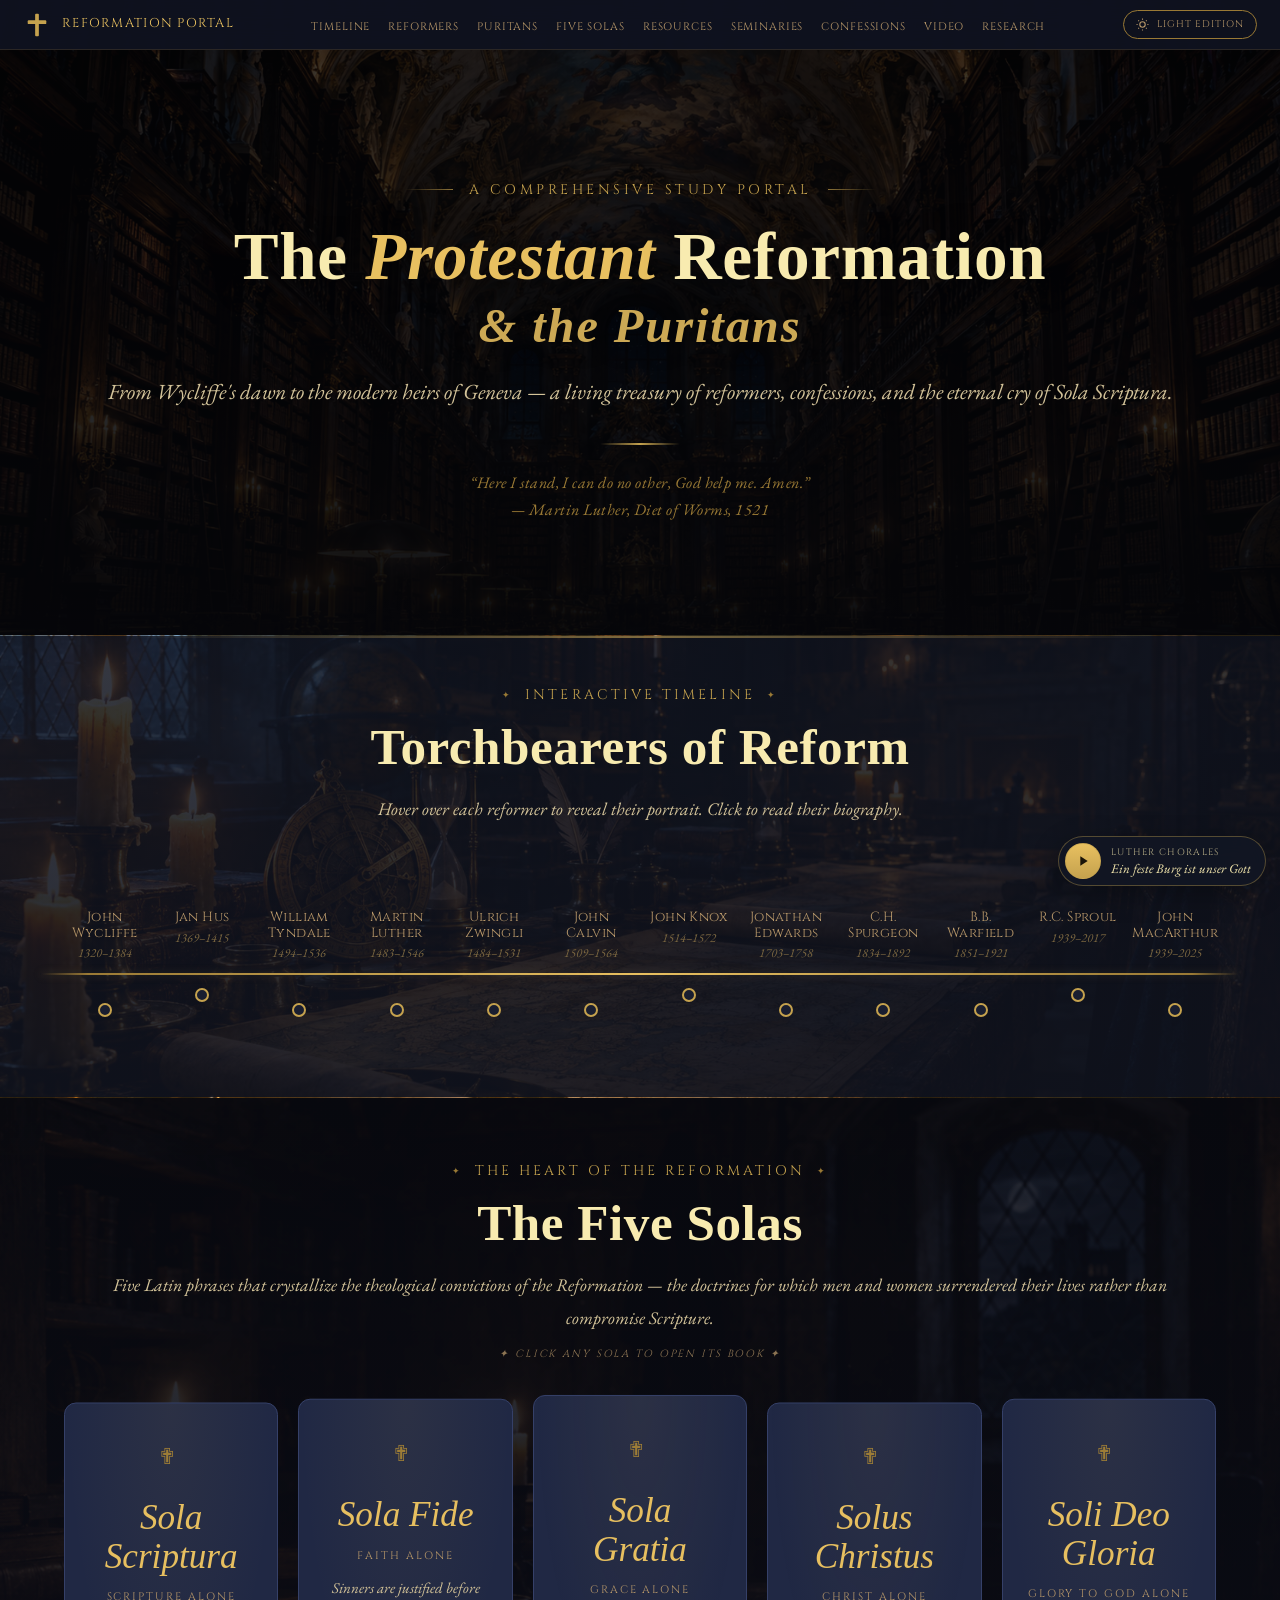
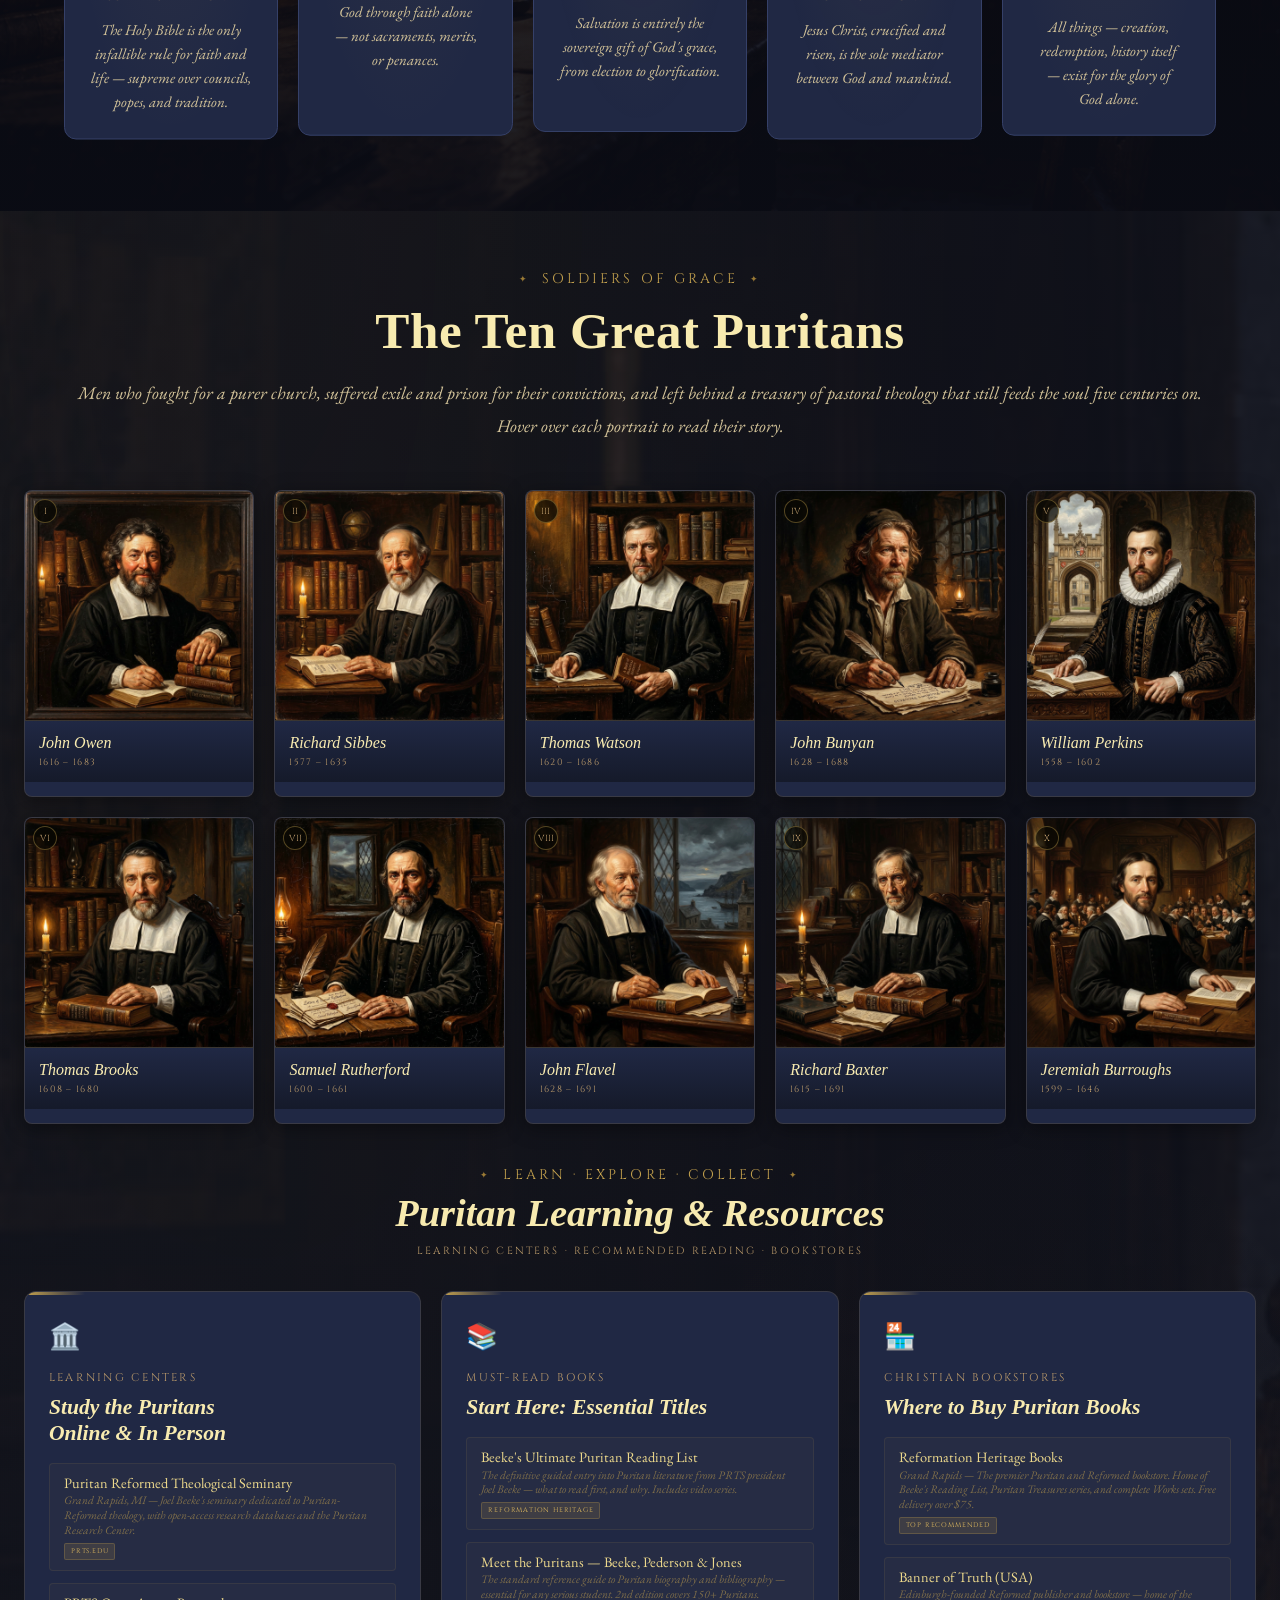
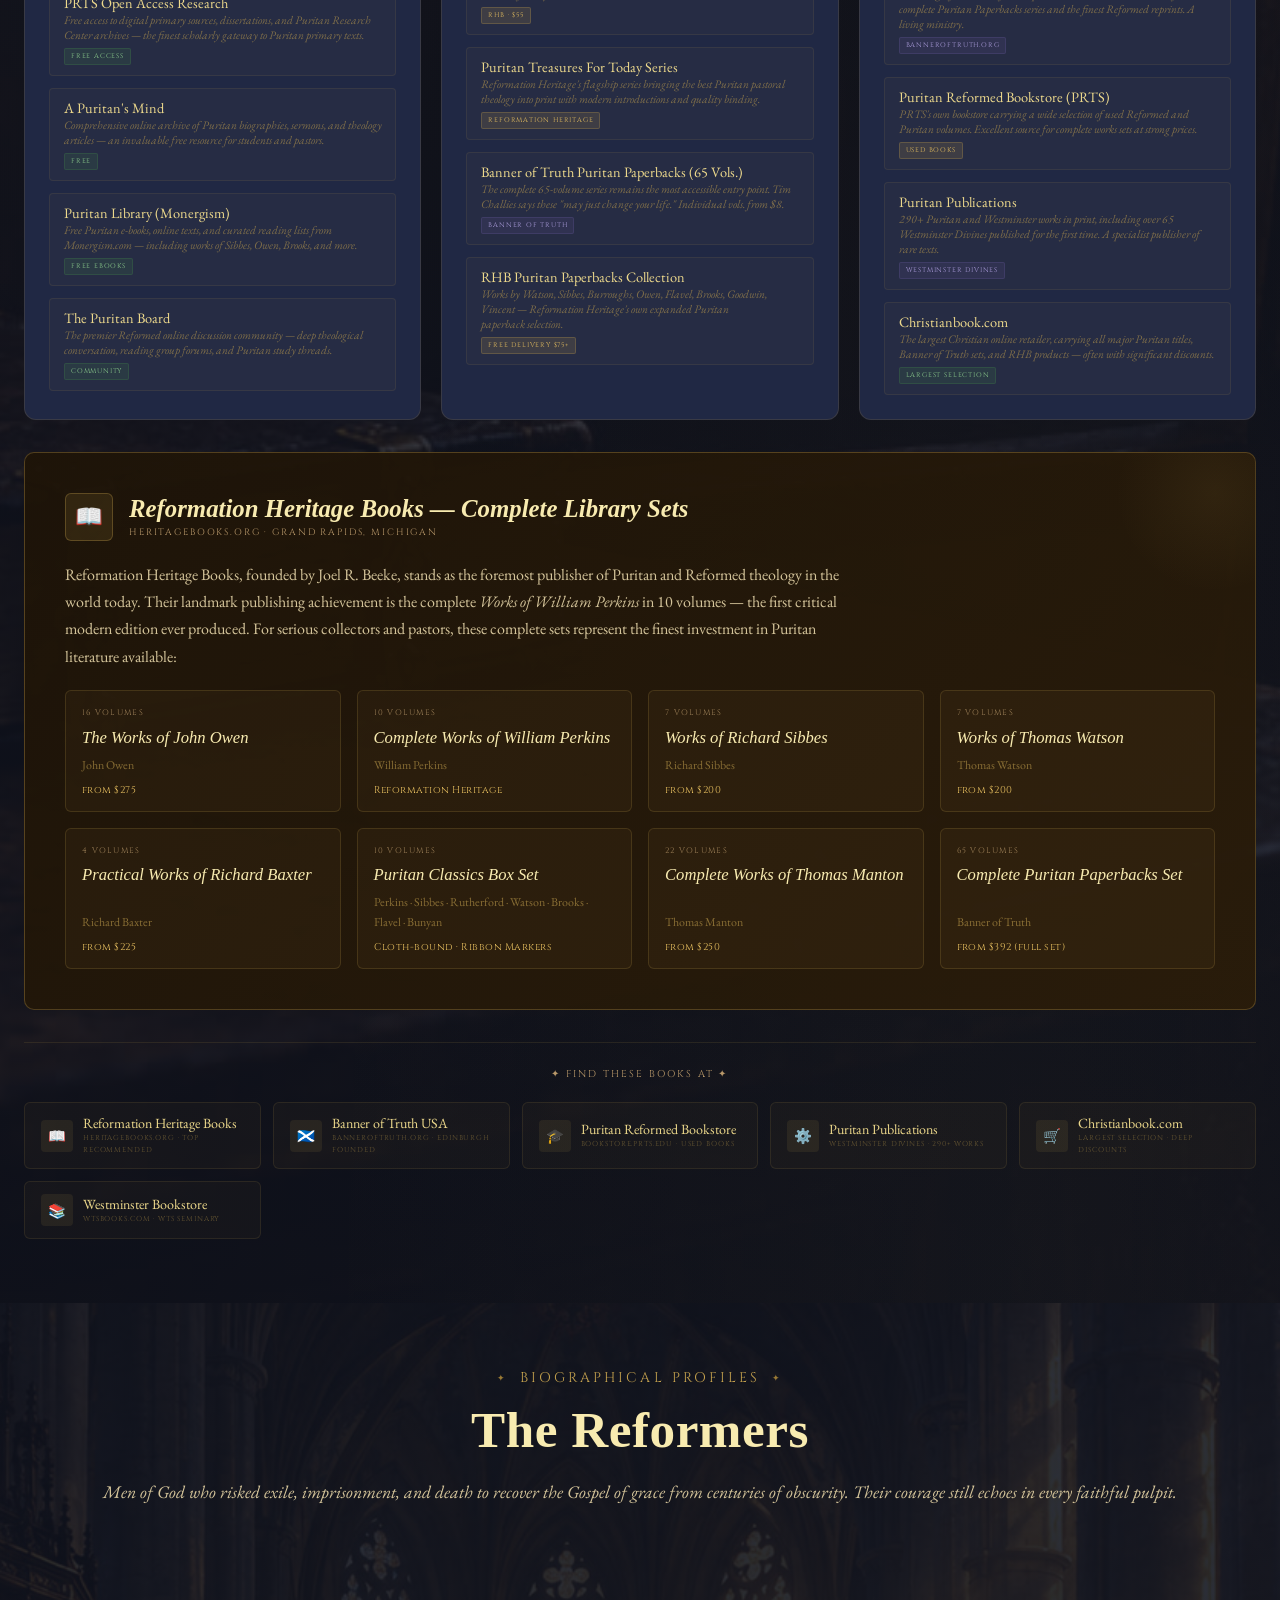
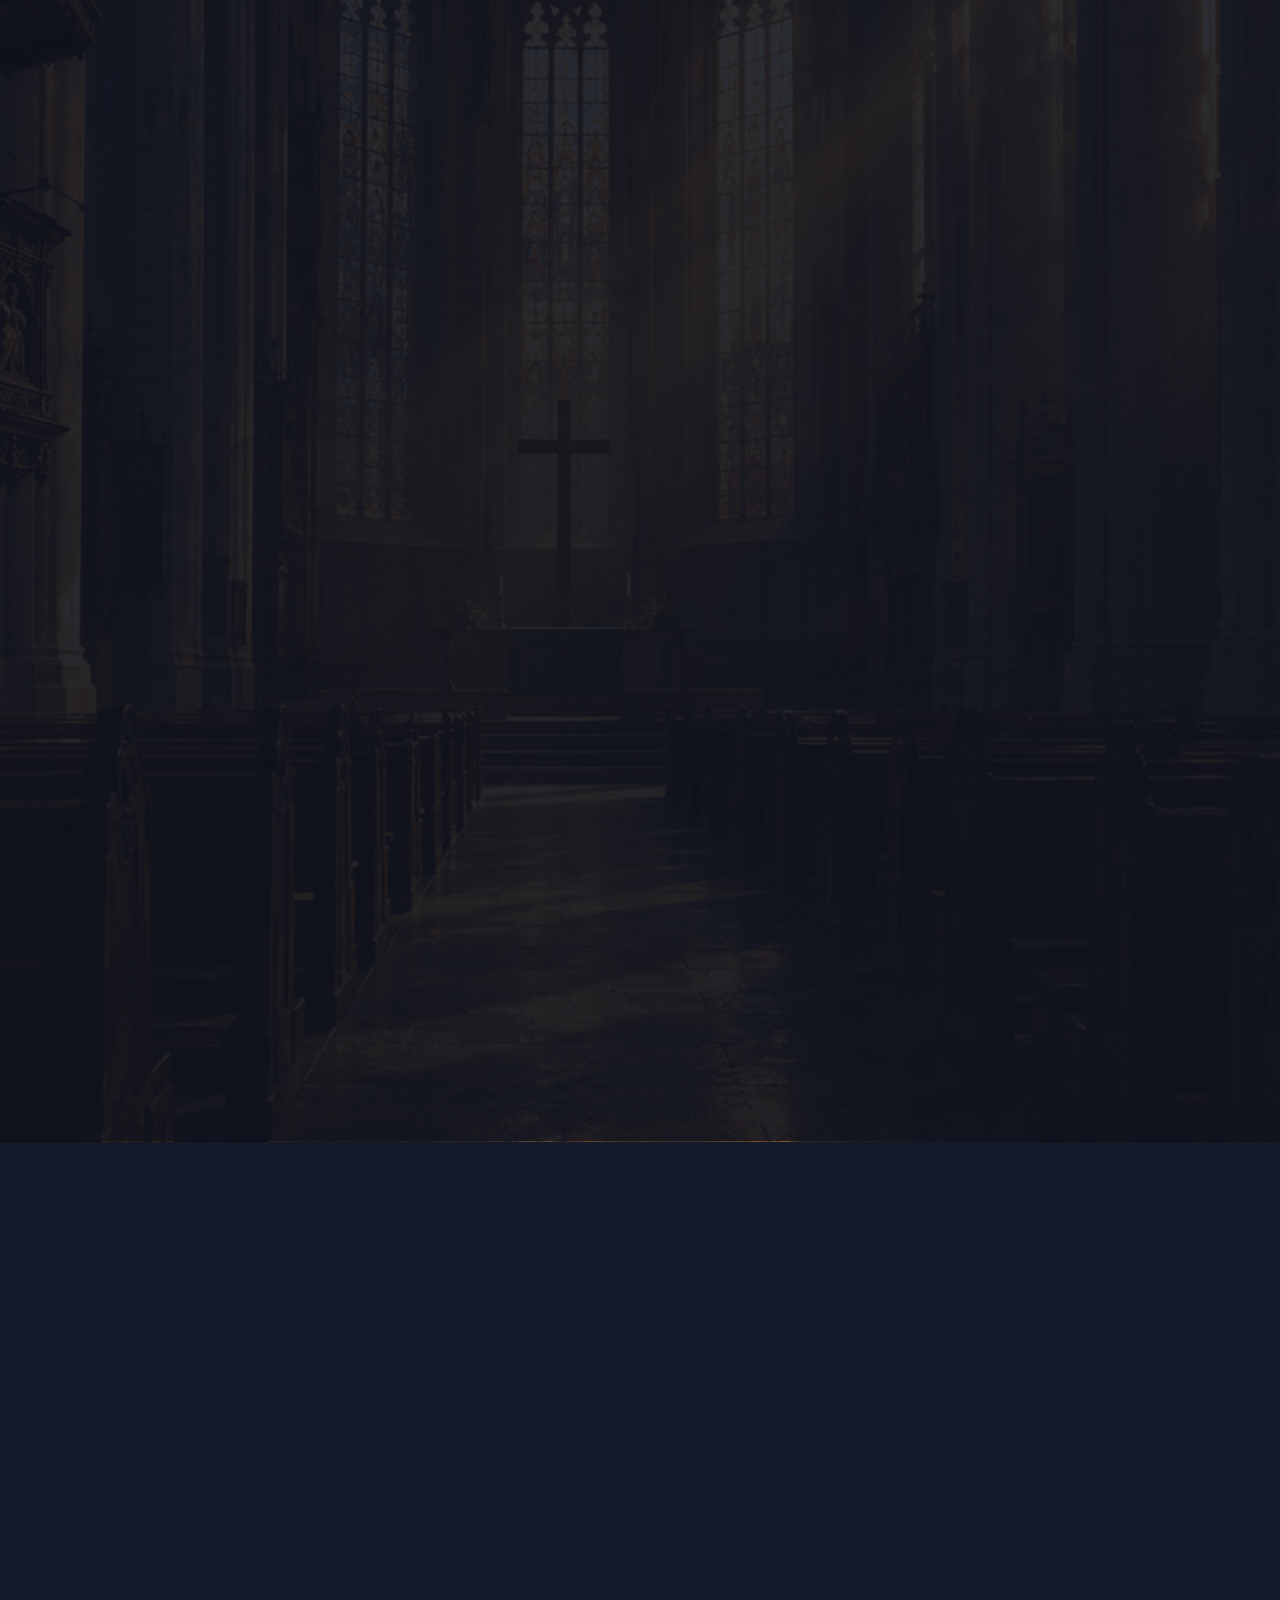
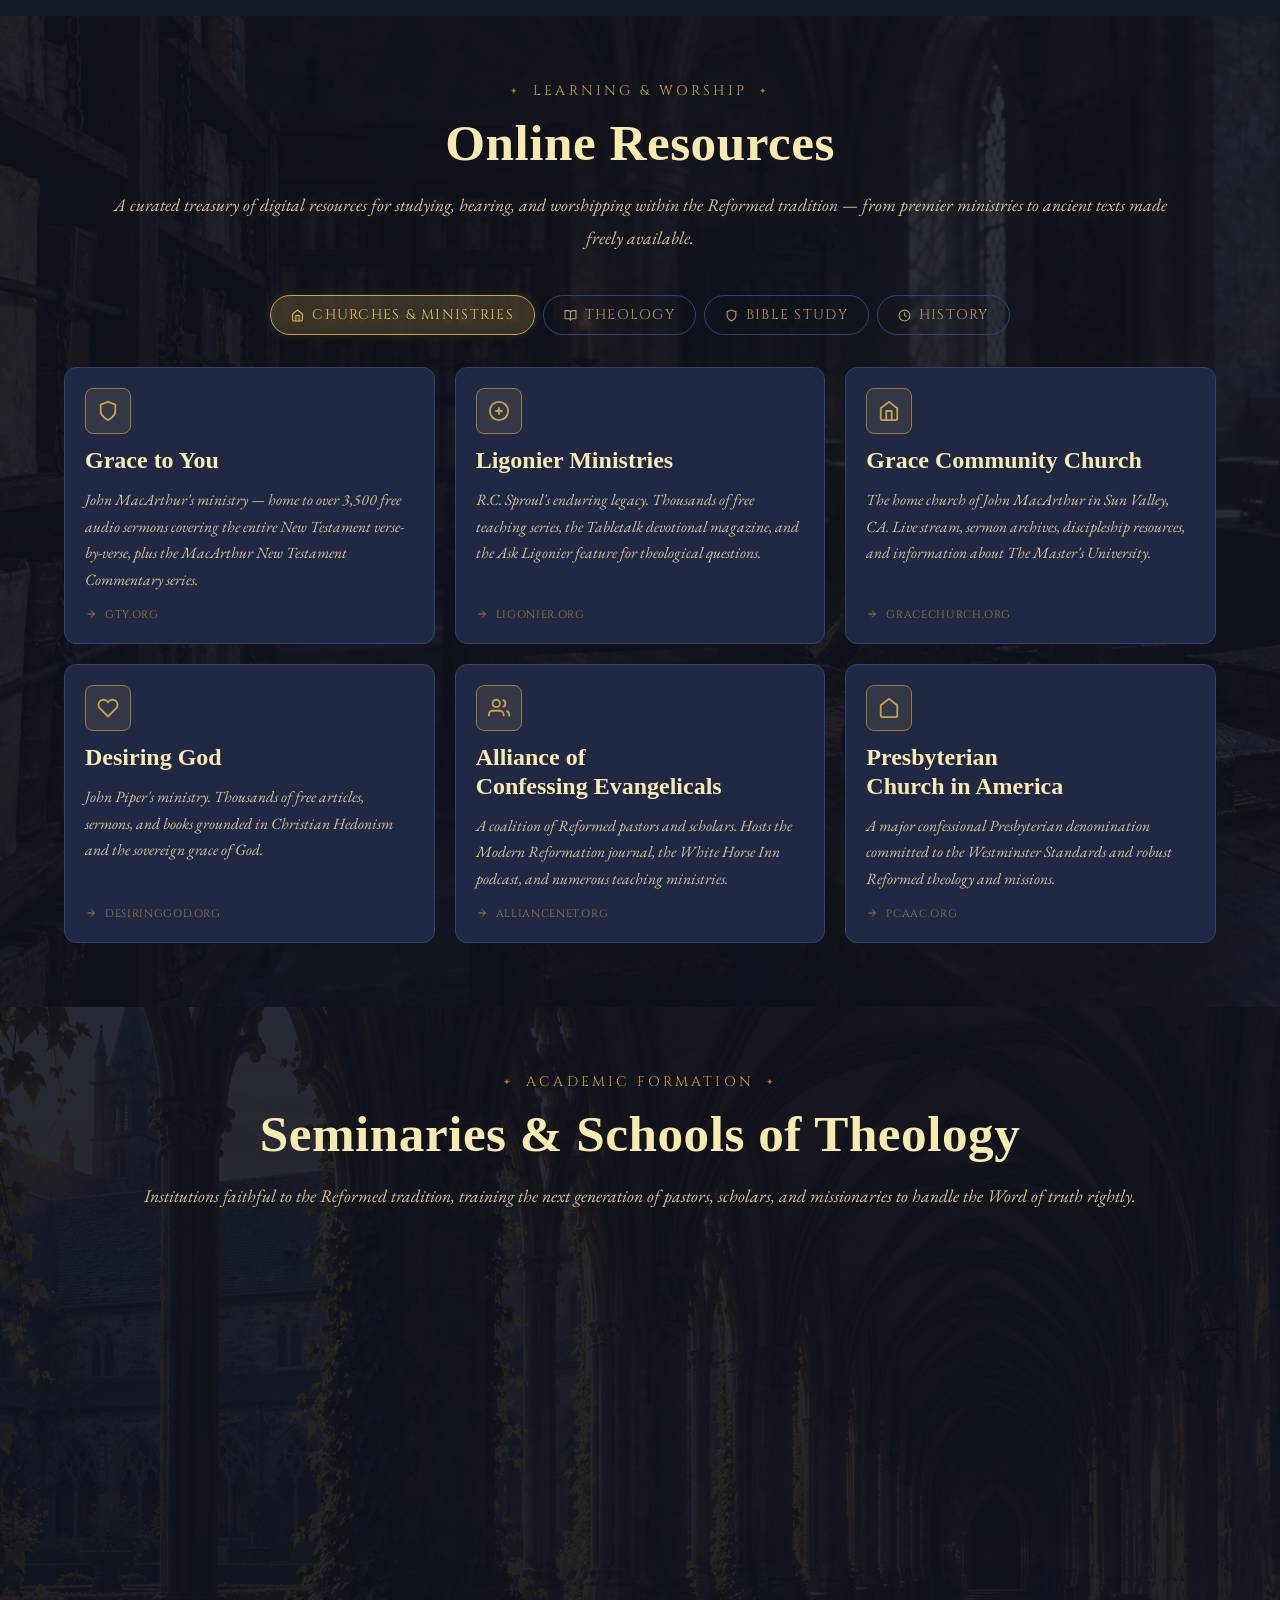
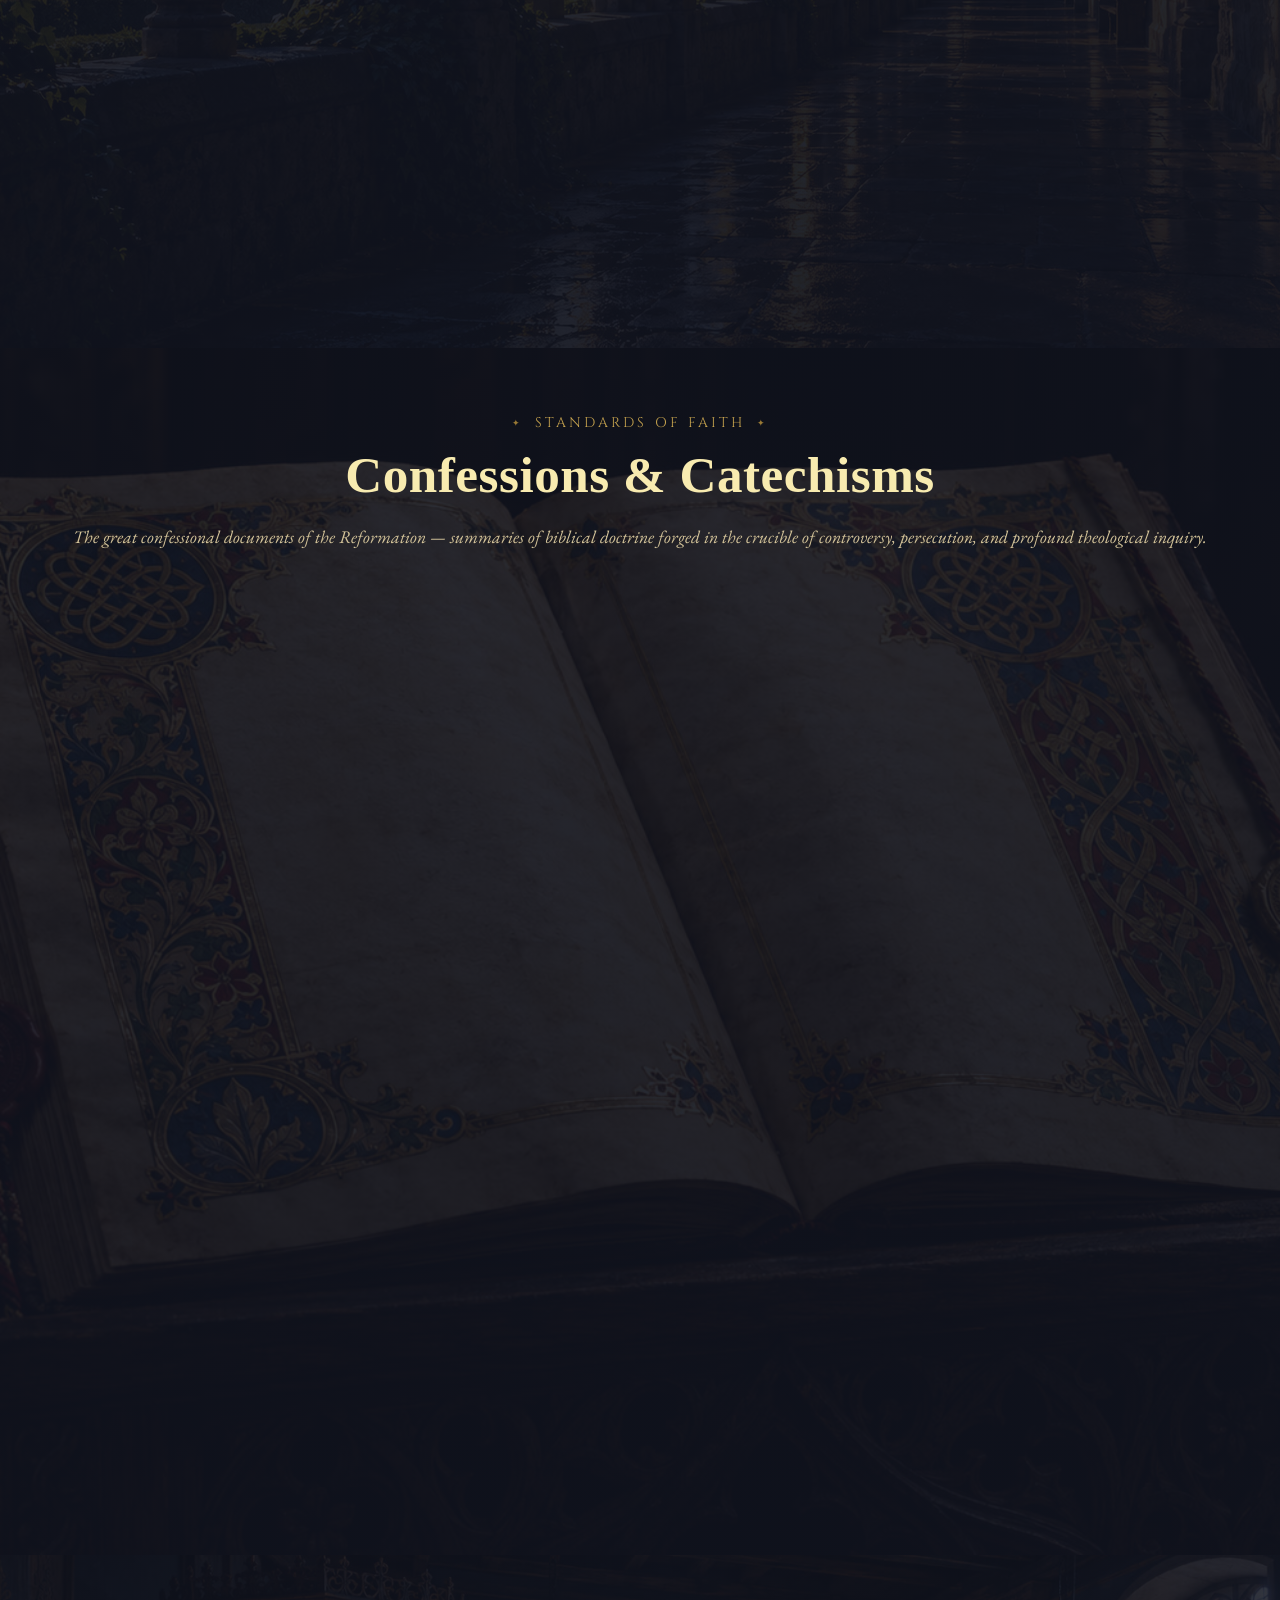
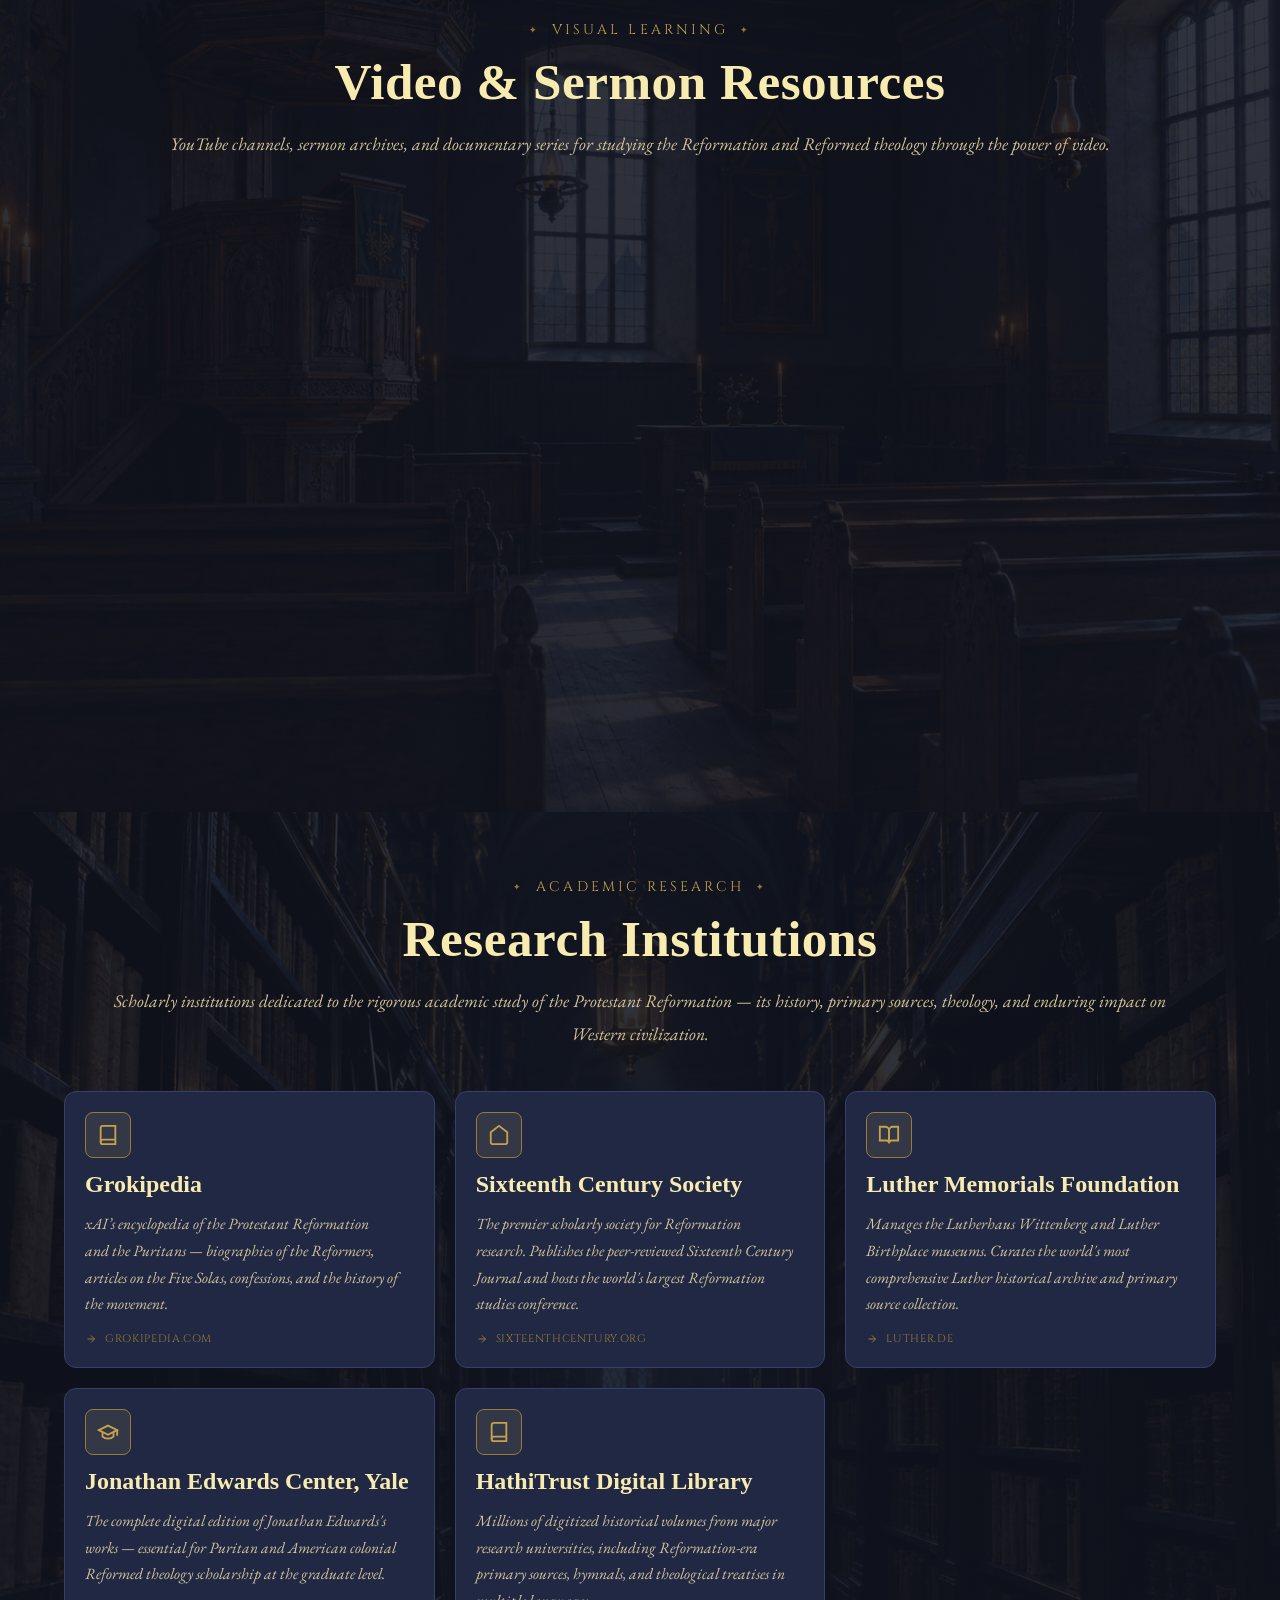
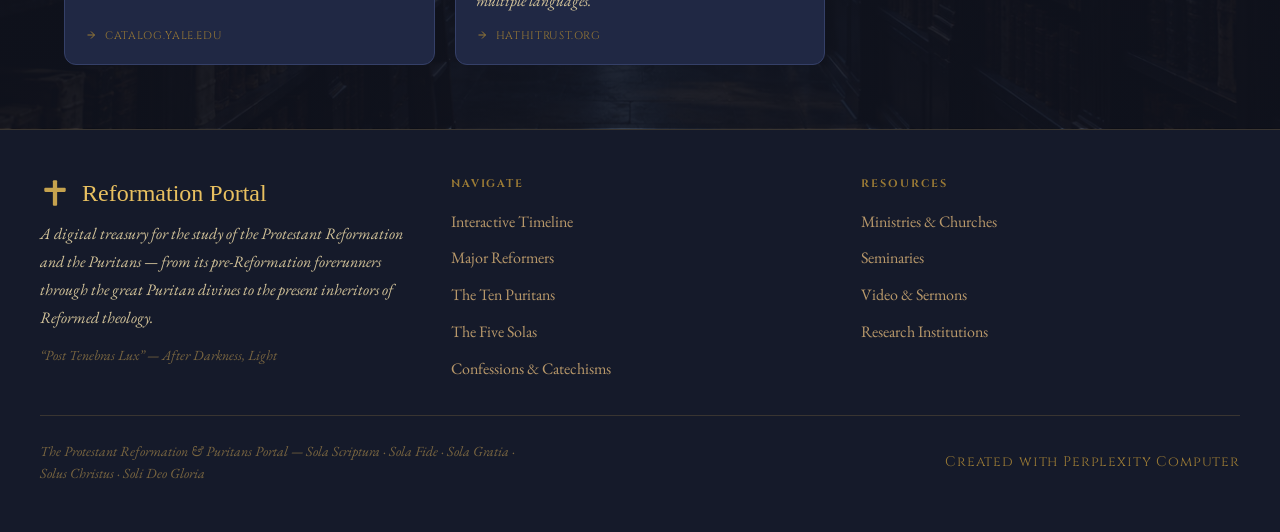
==== commit 942b1964: "Add Second Helvetic Confession card (dark and light pages)" ====
--- a/index.html
+++ b/index.html
@@ -1430,6 +1430,12 @@
         <span class="confession-tradition">Reformed / Continental</span>
         <p class="confession-desc">One of the most beloved catechisms of the Reformation, opening with the question: &ldquo;What is your only comfort in life and death?&rdquo;</p>
       </a>
+      <a class="confession-card reveal" href="https://en.wikipedia.org/wiki/Helvetic_Confessions" target="_blank" rel="noopener noreferrer">
+        <span class="confession-year">1566</span>
+        <h3 class="confession-name">Second Helvetic Confession</h3>
+        <span class="confession-tradition">Reformed / Swiss</span>
+        <p class="confession-desc">Written by Heinrich Bullinger of Zurich as a private statement of faith and revised in 1564, it was translated and published at the request of Elector Frederick III of the Palatinate. Adopted by Reformed churches across Switzerland and in Scotland (1566), Hungary (1567), France (1571) and Poland (1578), it became one of the most widely received Reformed confessions.</p>
+      </a>
       <a class="confession-card reveal" href="https://grokipedia.com/page/Canons_of_Dort" target="_blank" rel="noopener noreferrer">
         <span class="confession-year">1619</span>
         <h3 class="confession-name">Canons of Dort</h3>
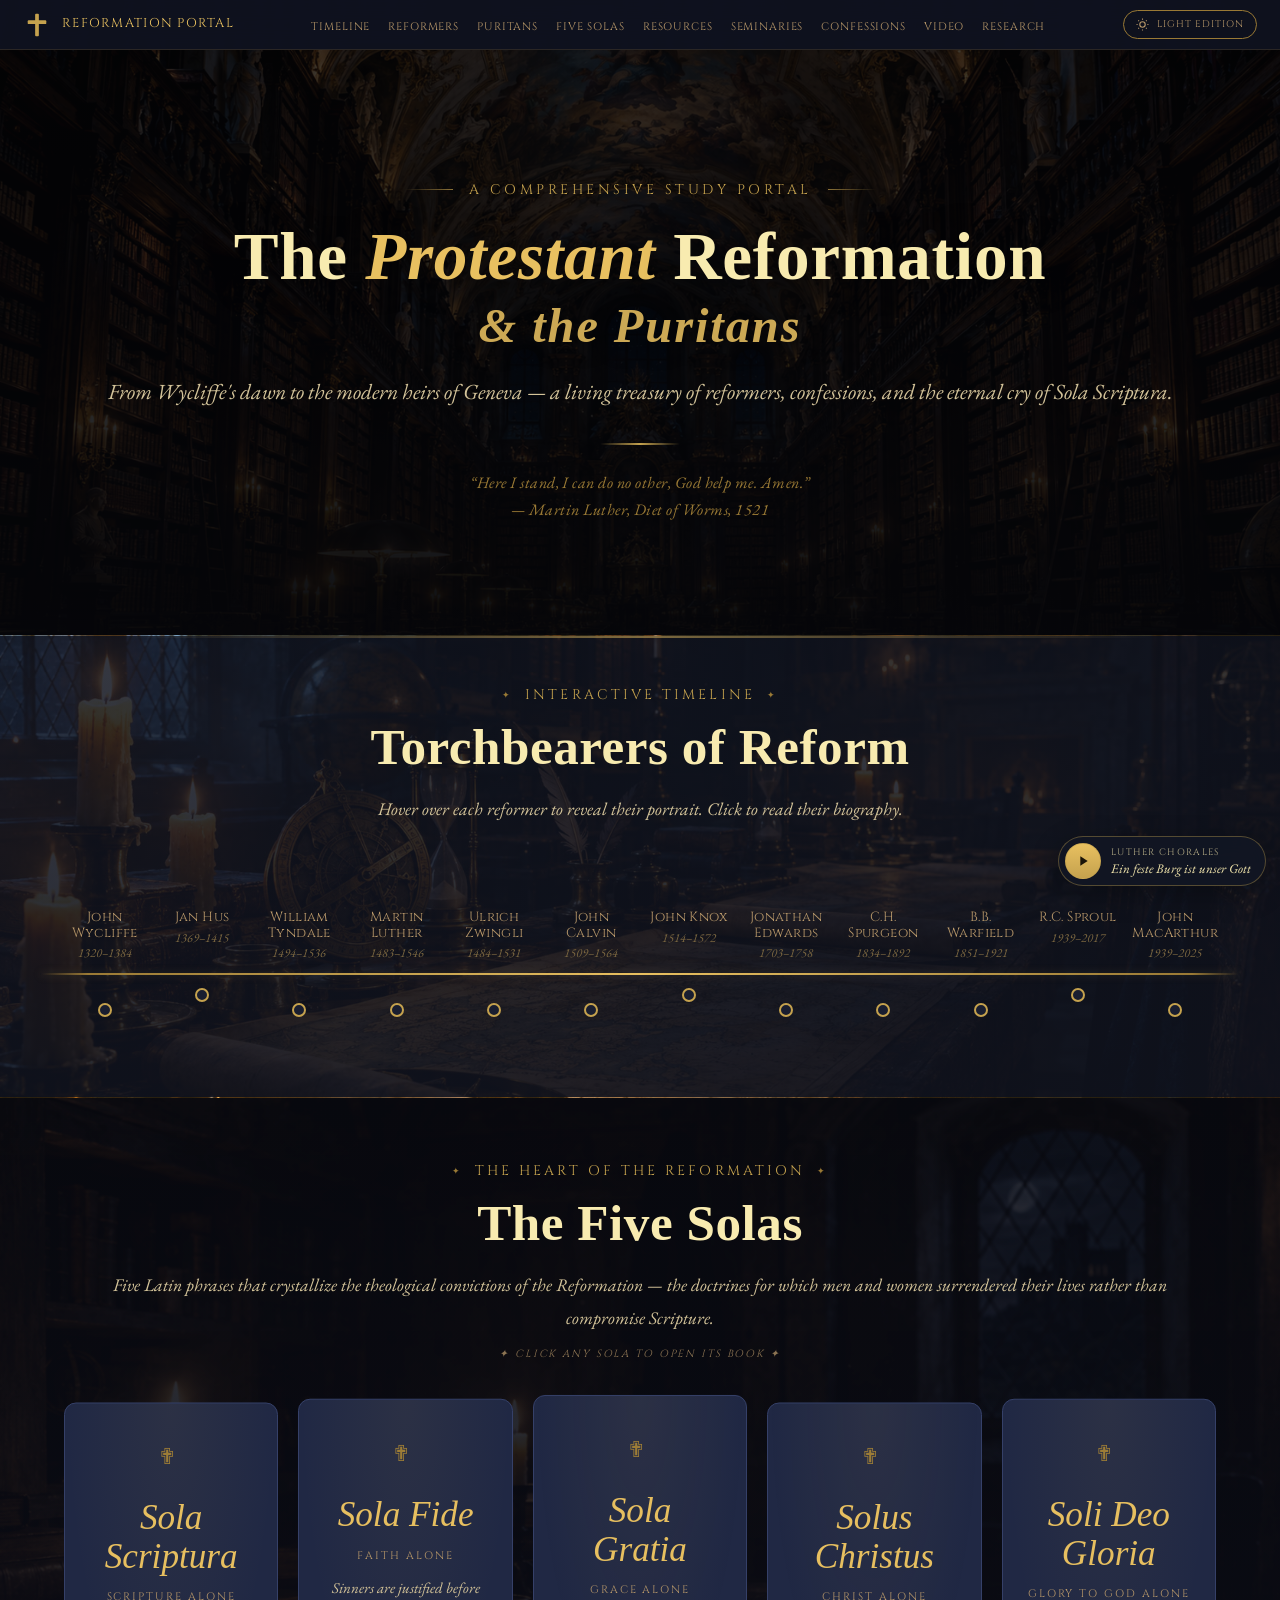
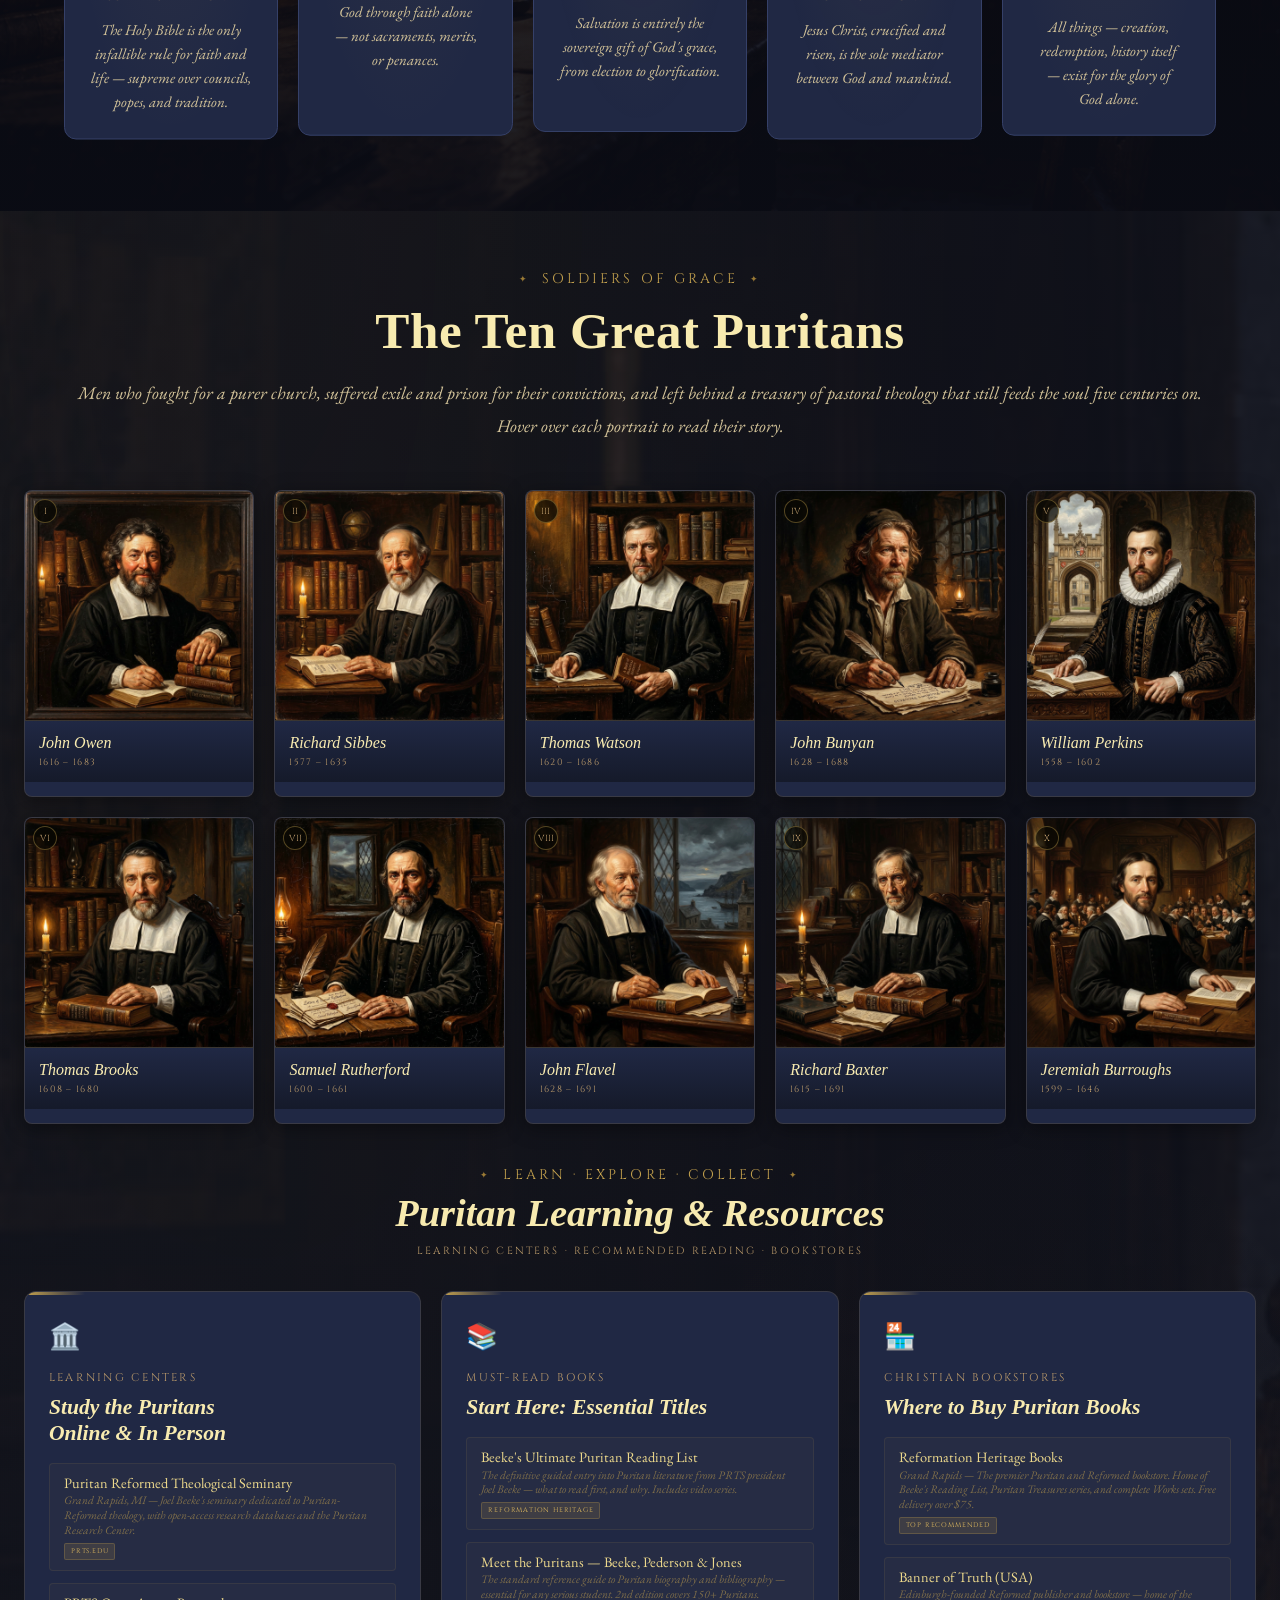
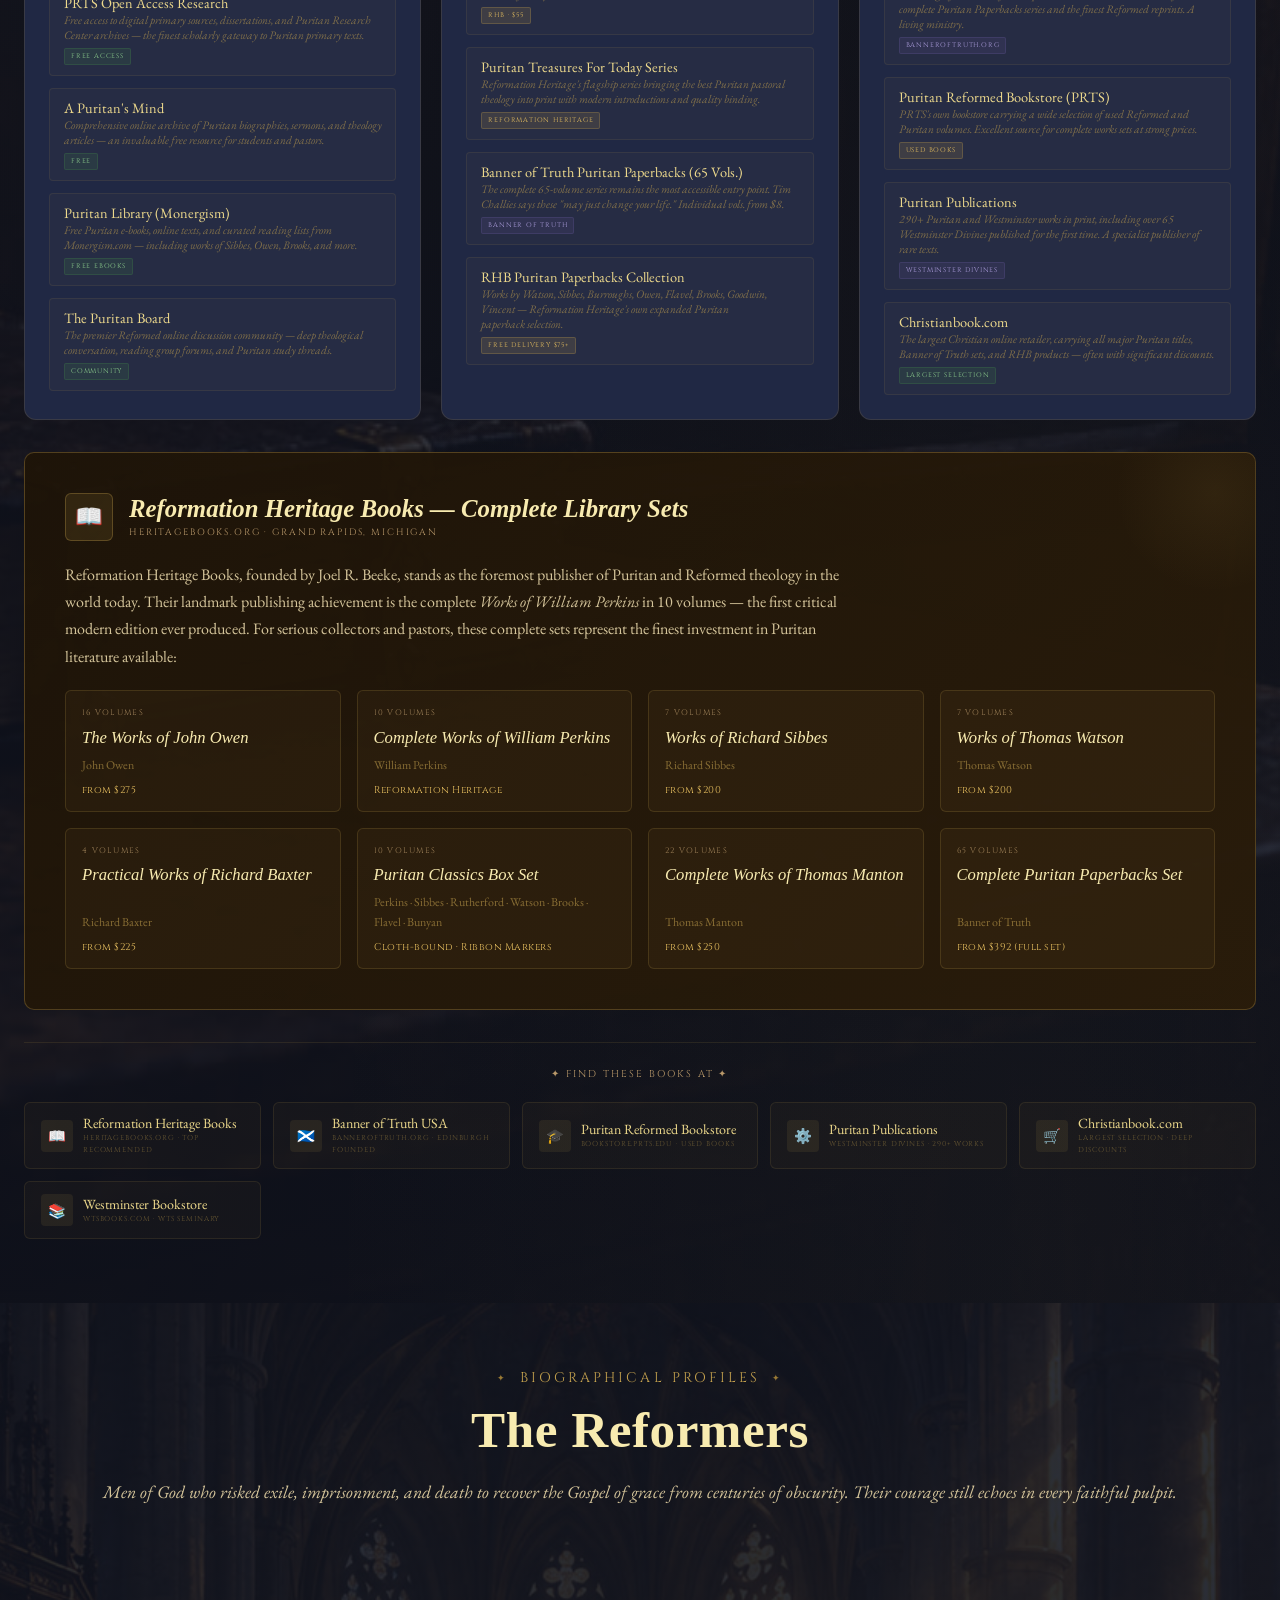
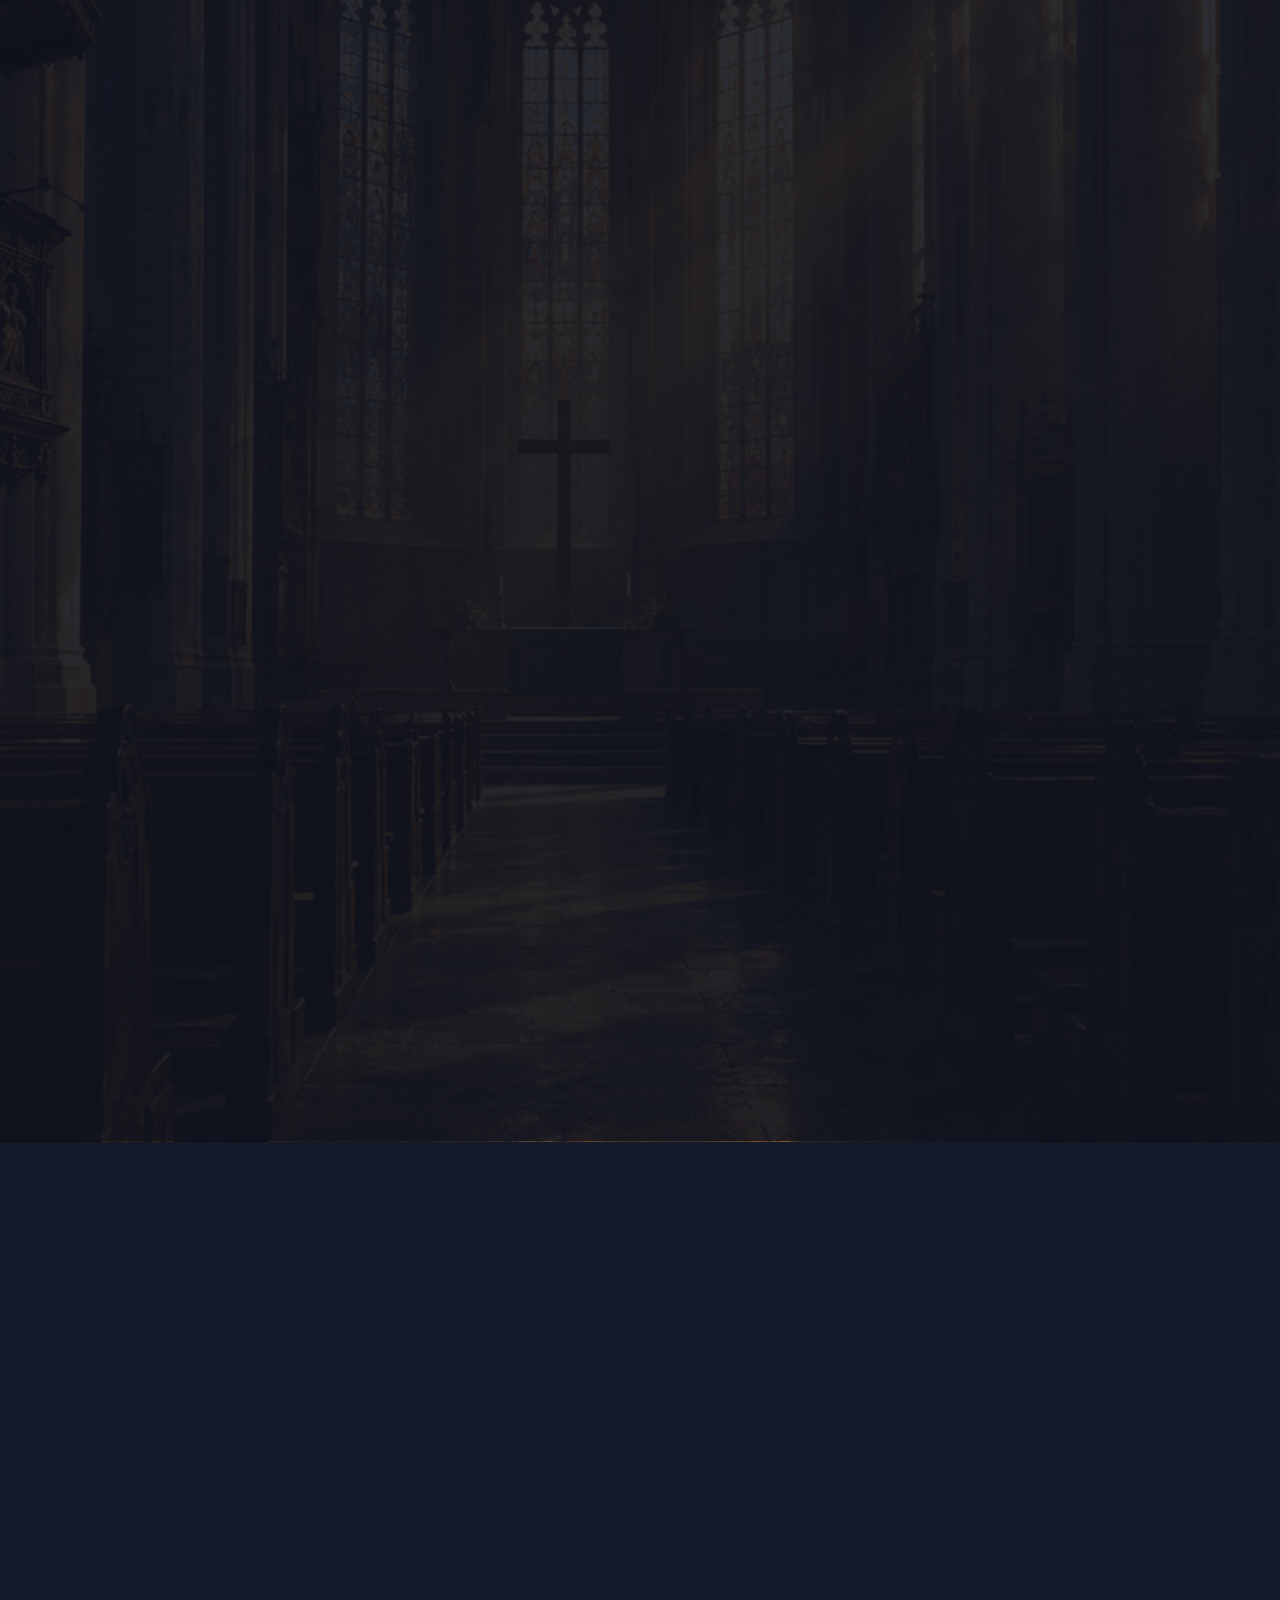
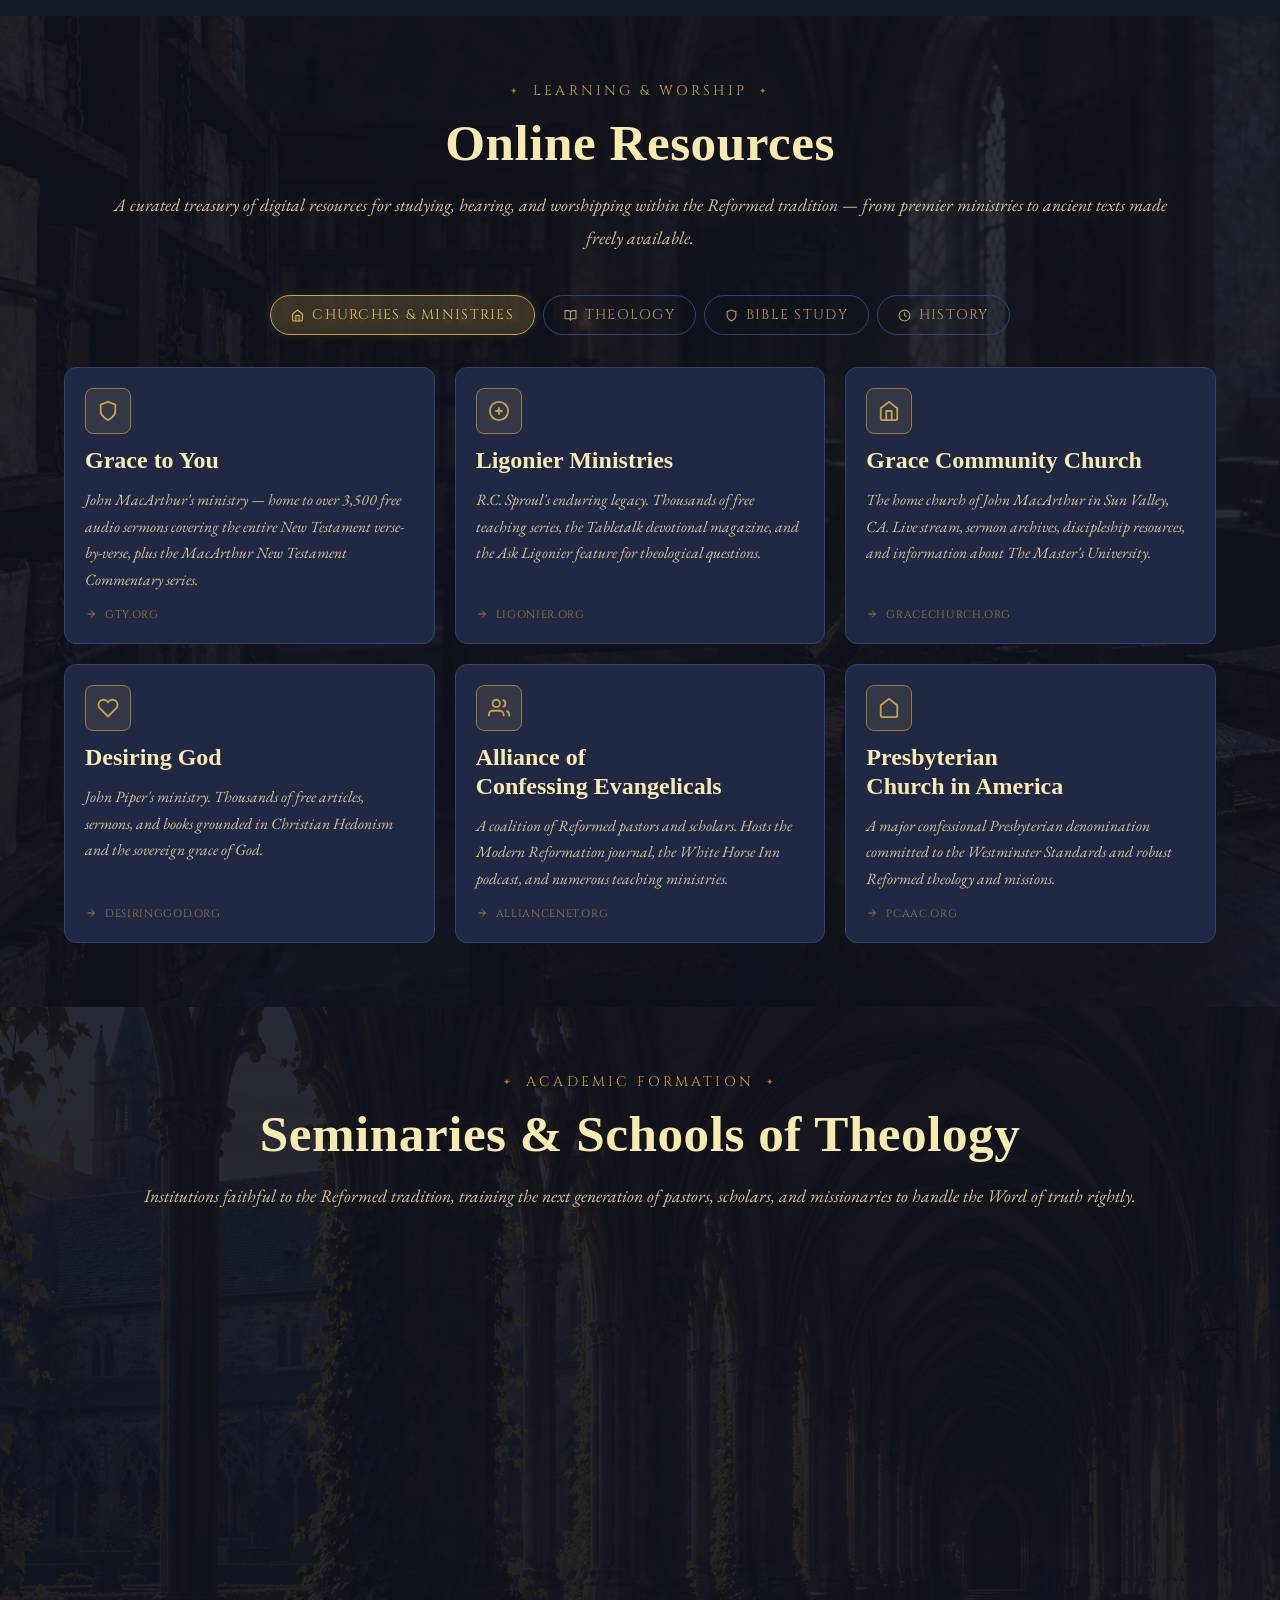
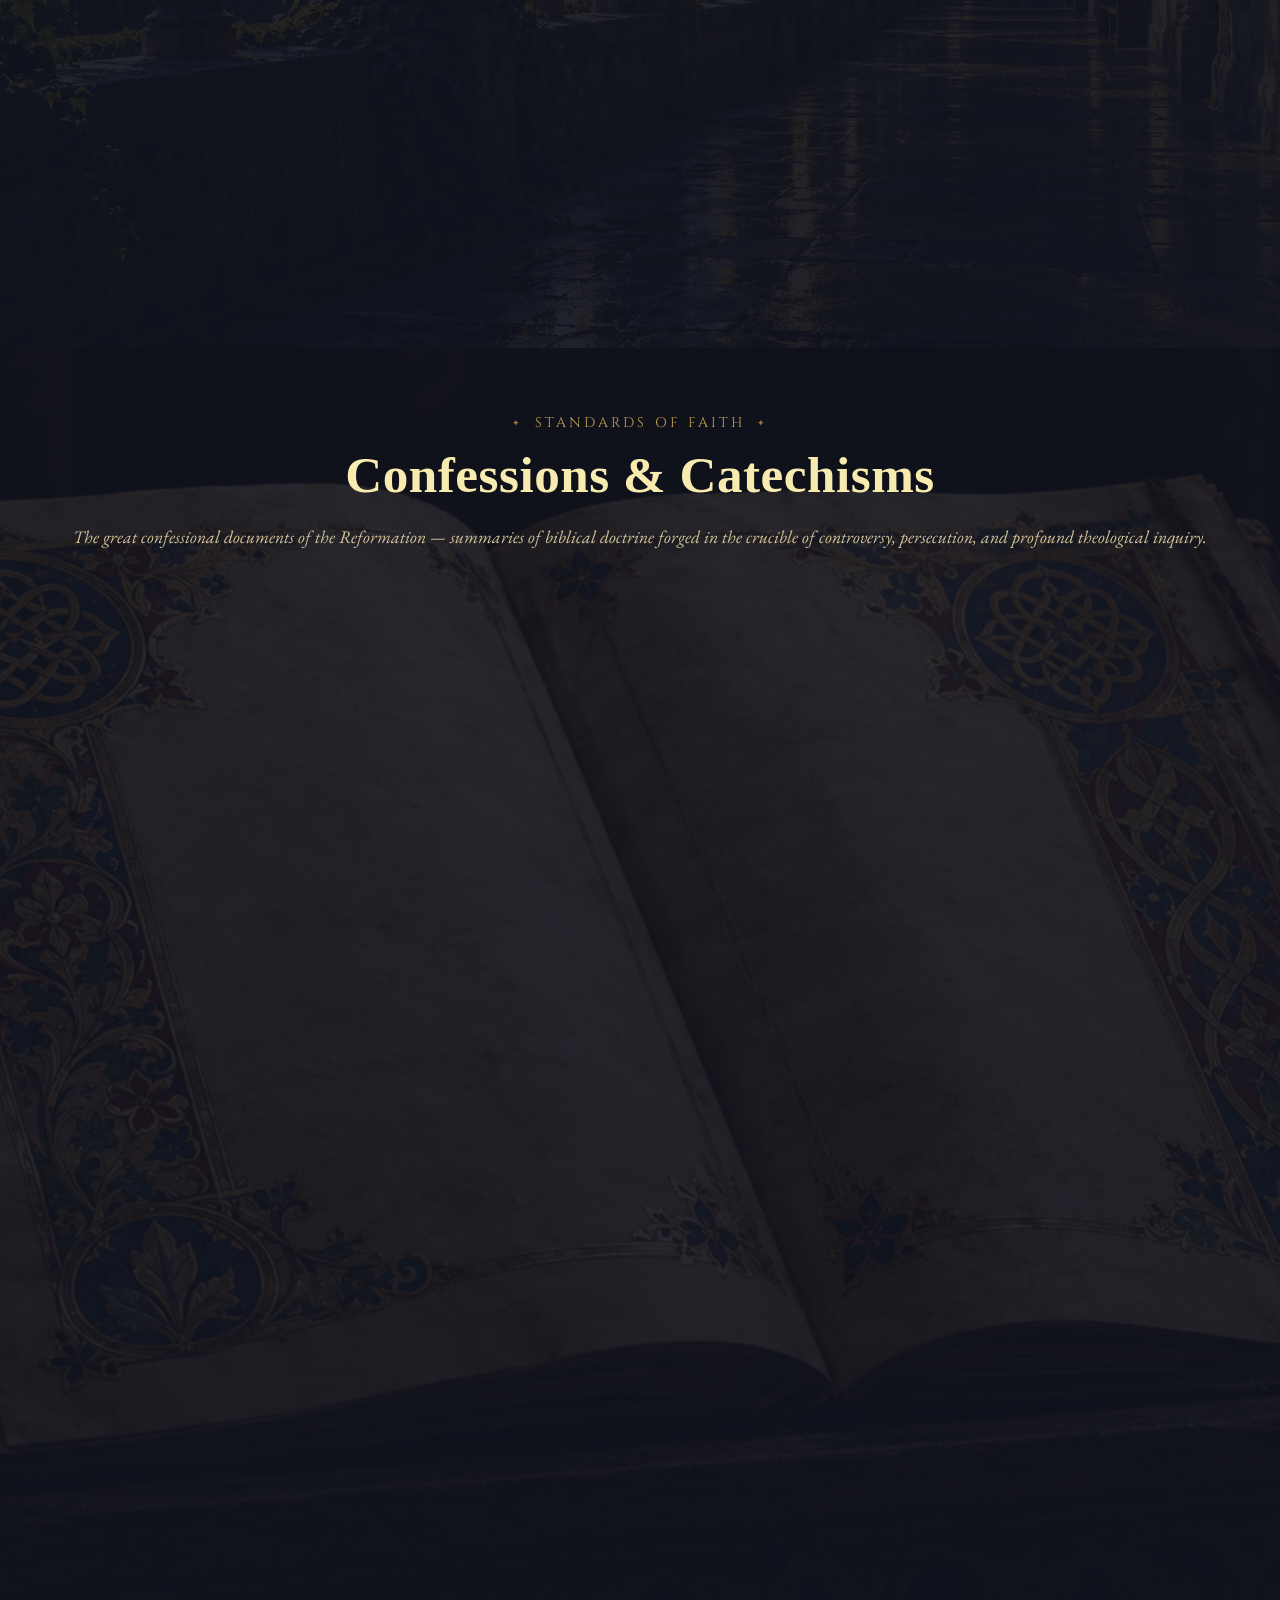
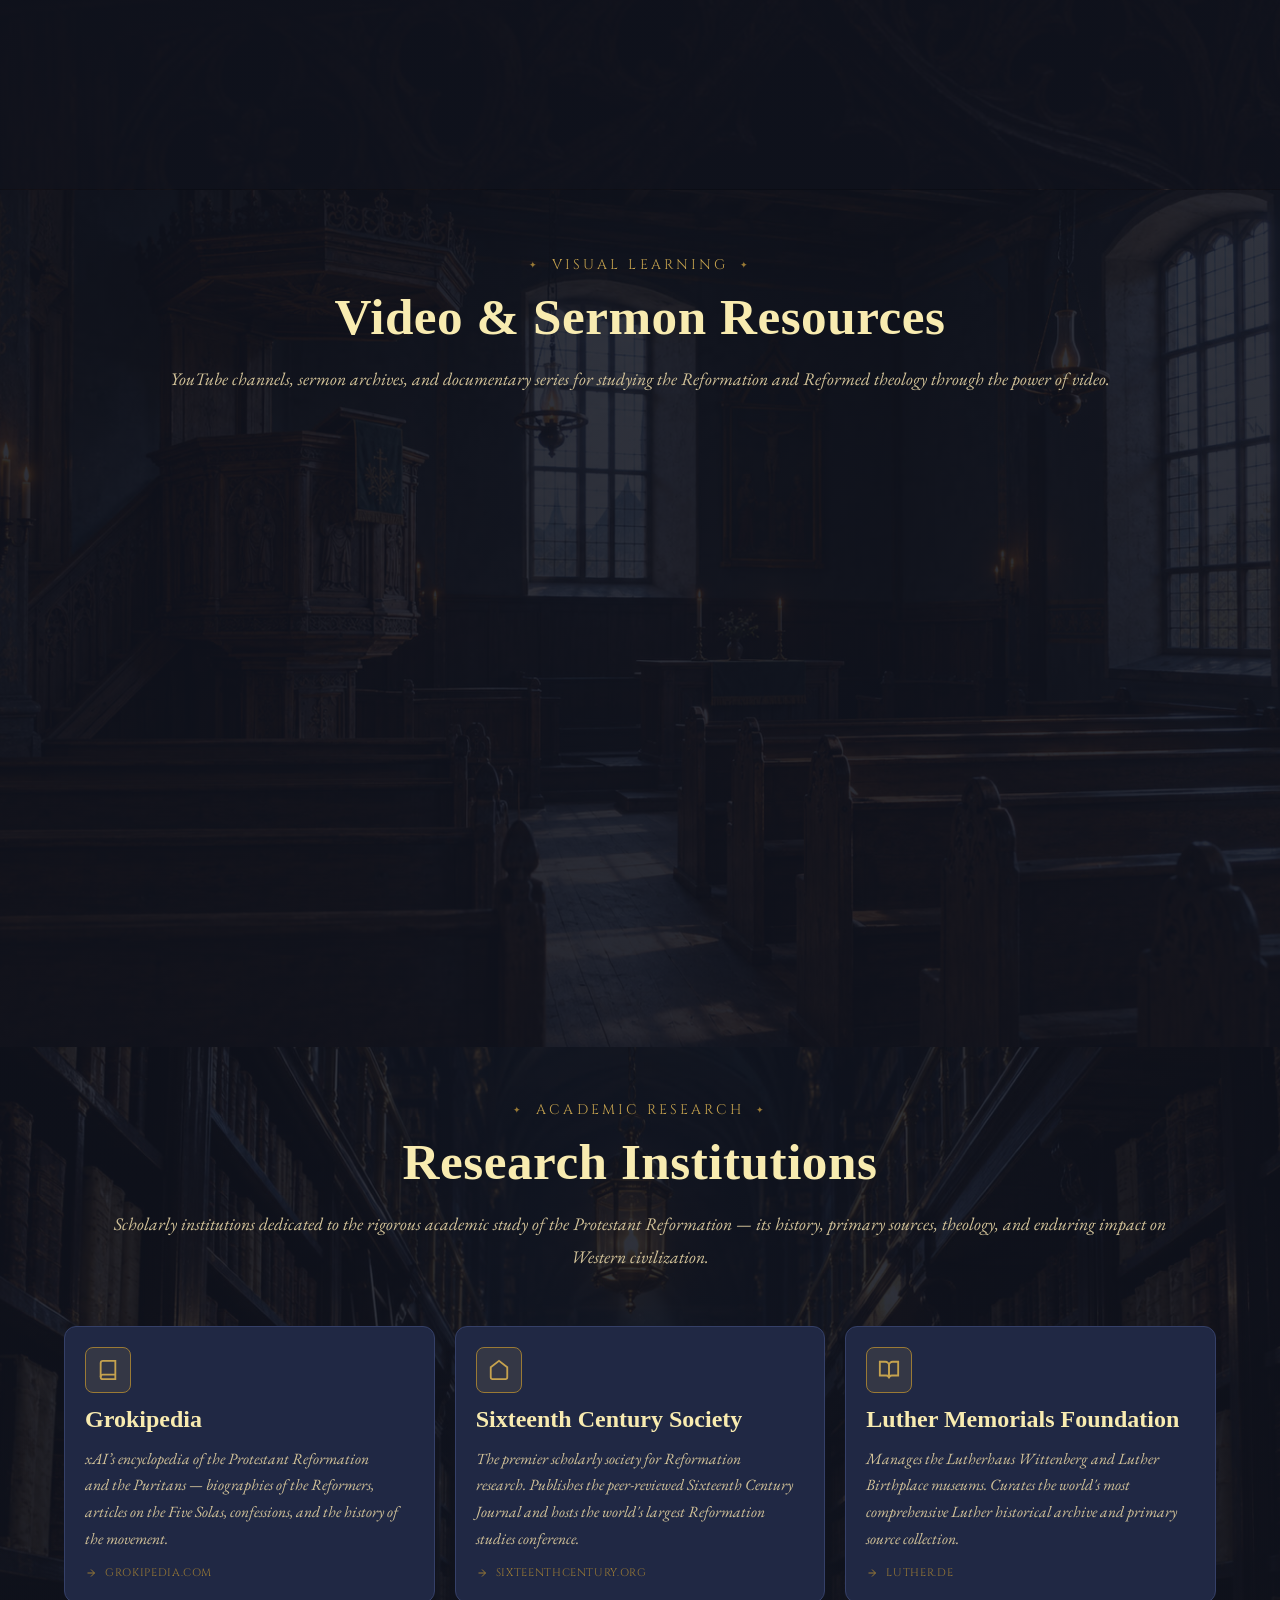
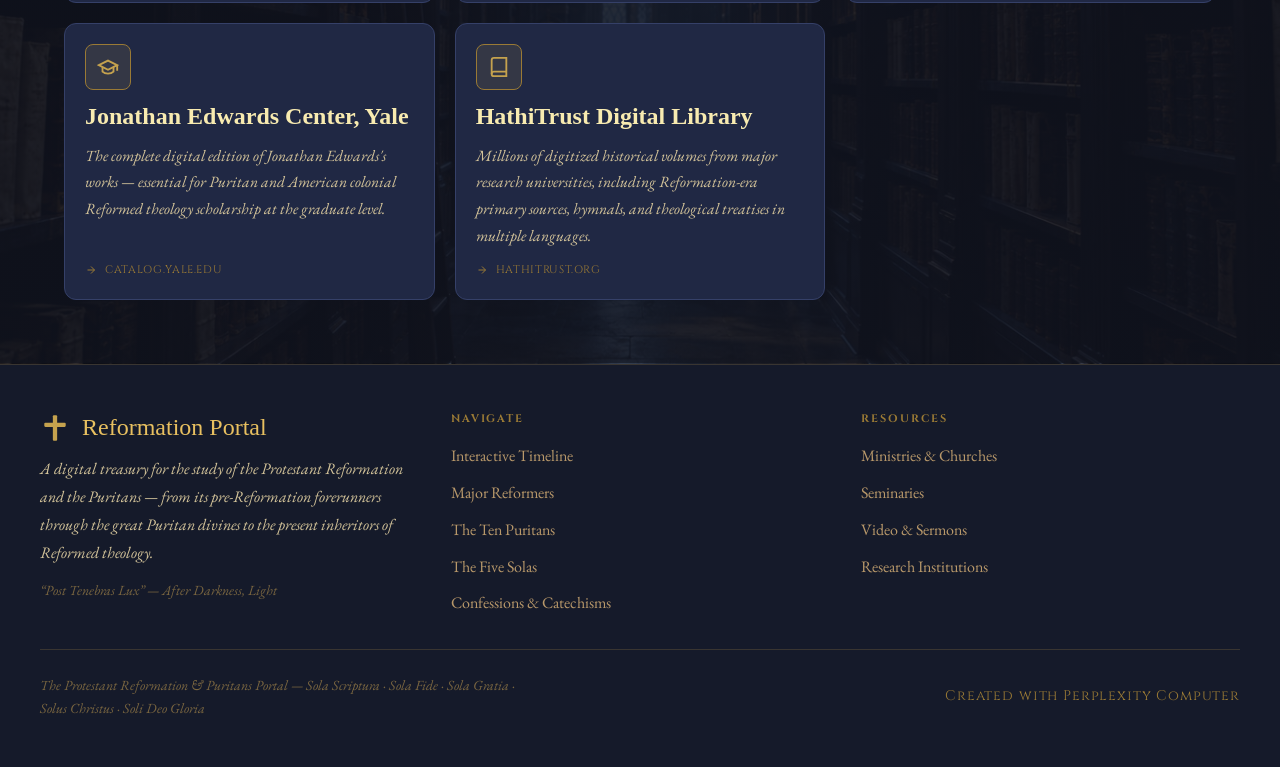
==== commit 646cb776: "Add Thirty-Nine Articles card (dark and light pages)" ====
--- a/index.html
+++ b/index.html
@@ -1436,6 +1436,12 @@
         <span class="confession-tradition">Reformed / Swiss</span>
         <p class="confession-desc">Written by Heinrich Bullinger of Zurich as a private statement of faith and revised in 1564, it was translated and published at the request of Elector Frederick III of the Palatinate. Adopted by Reformed churches across Switzerland and in Scotland (1566), Hungary (1567), France (1571) and Poland (1578), it became one of the most widely received Reformed confessions.</p>
       </a>
+      <a class="confession-card reveal" href="https://en.wikipedia.org/wiki/Thirty-nine_Articles" target="_blank" rel="noopener noreferrer">
+        <span class="confession-year">1571</span>
+        <h3 class="confession-name">Thirty-Nine Articles</h3>
+        <span class="confession-tradition">Anglican / English</span>
+        <p class="confession-desc">Begun by the Convocation of 1563 under Archbishop Matthew Parker after Elizabeth I restored the Church of England, and finalised in 1571. They built on Thomas Cranmer&rsquo;s Forty-two Articles of 1552, are printed in the Book of Common Prayer, and still define historic Anglican doctrine worldwide.</p>
+      </a>
       <a class="confession-card reveal" href="https://grokipedia.com/page/Canons_of_Dort" target="_blank" rel="noopener noreferrer">
         <span class="confession-year">1619</span>
         <h3 class="confession-name">Canons of Dort</h3>
